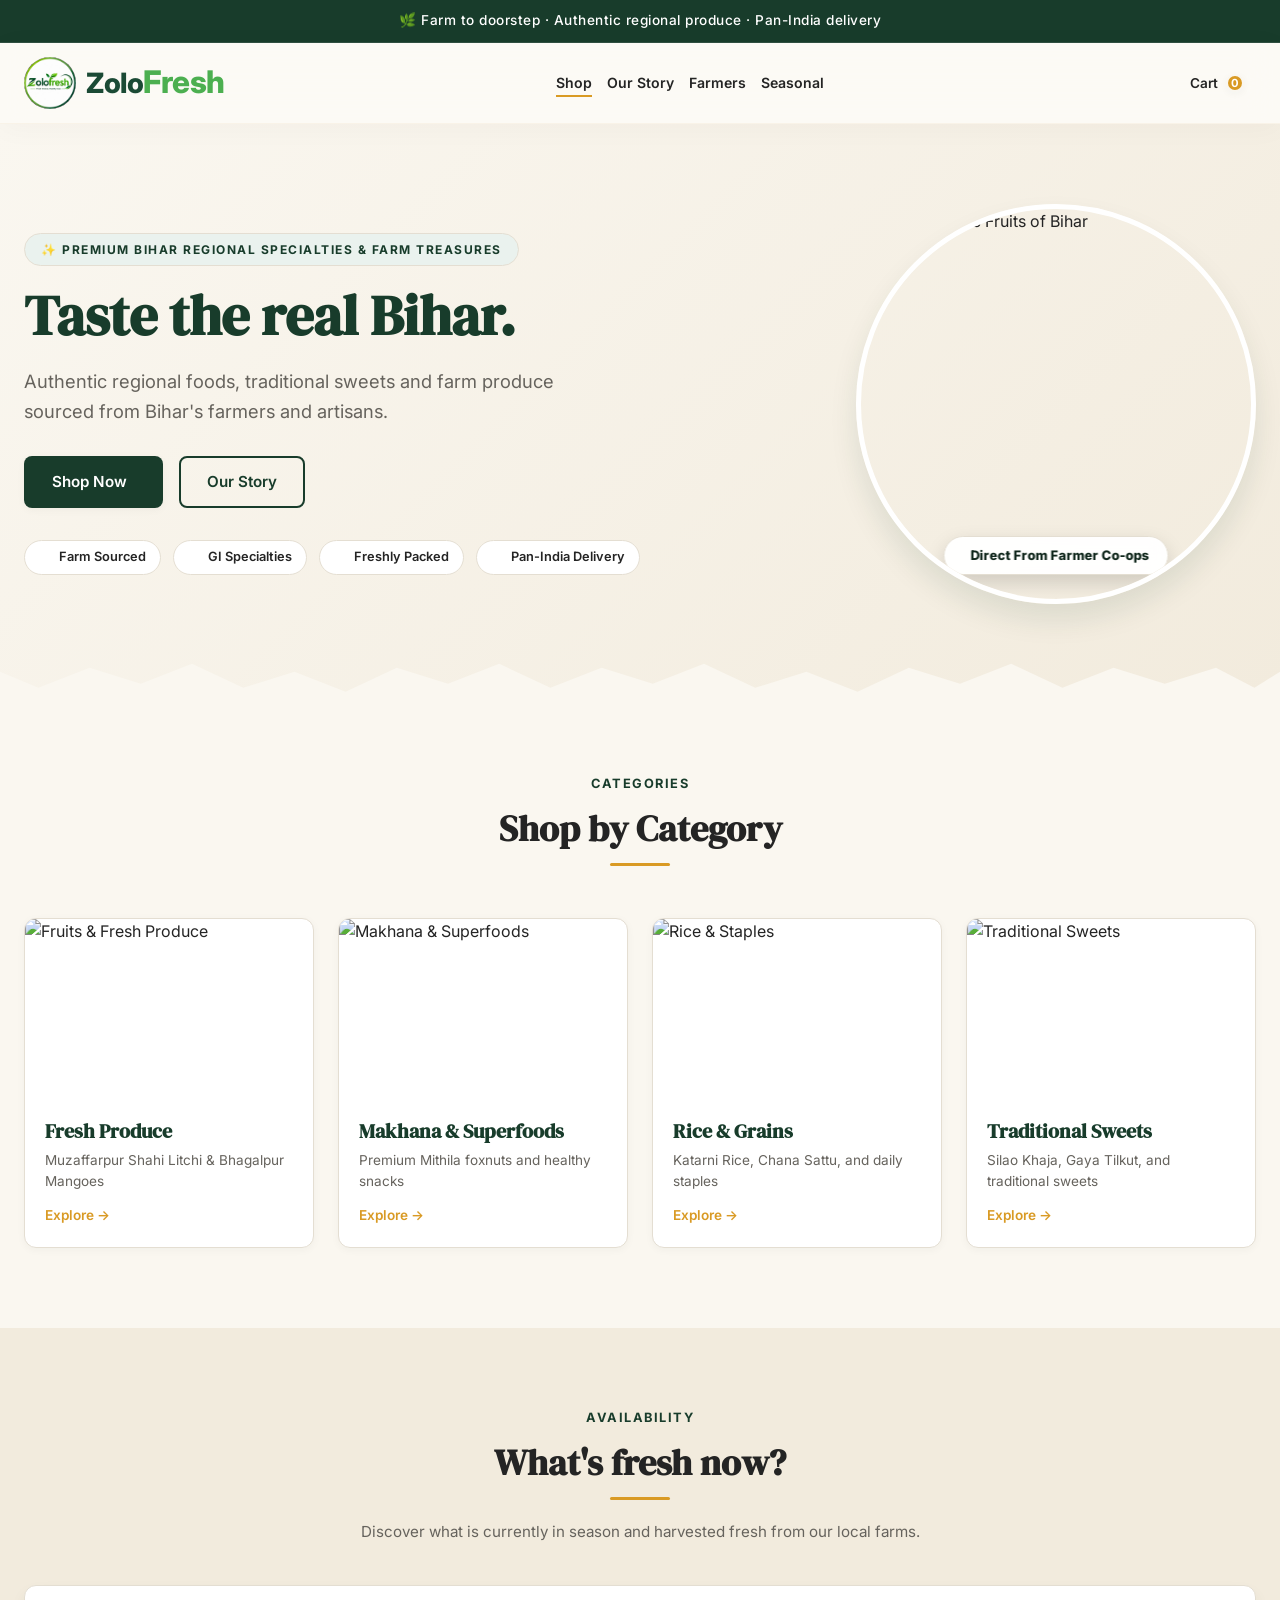
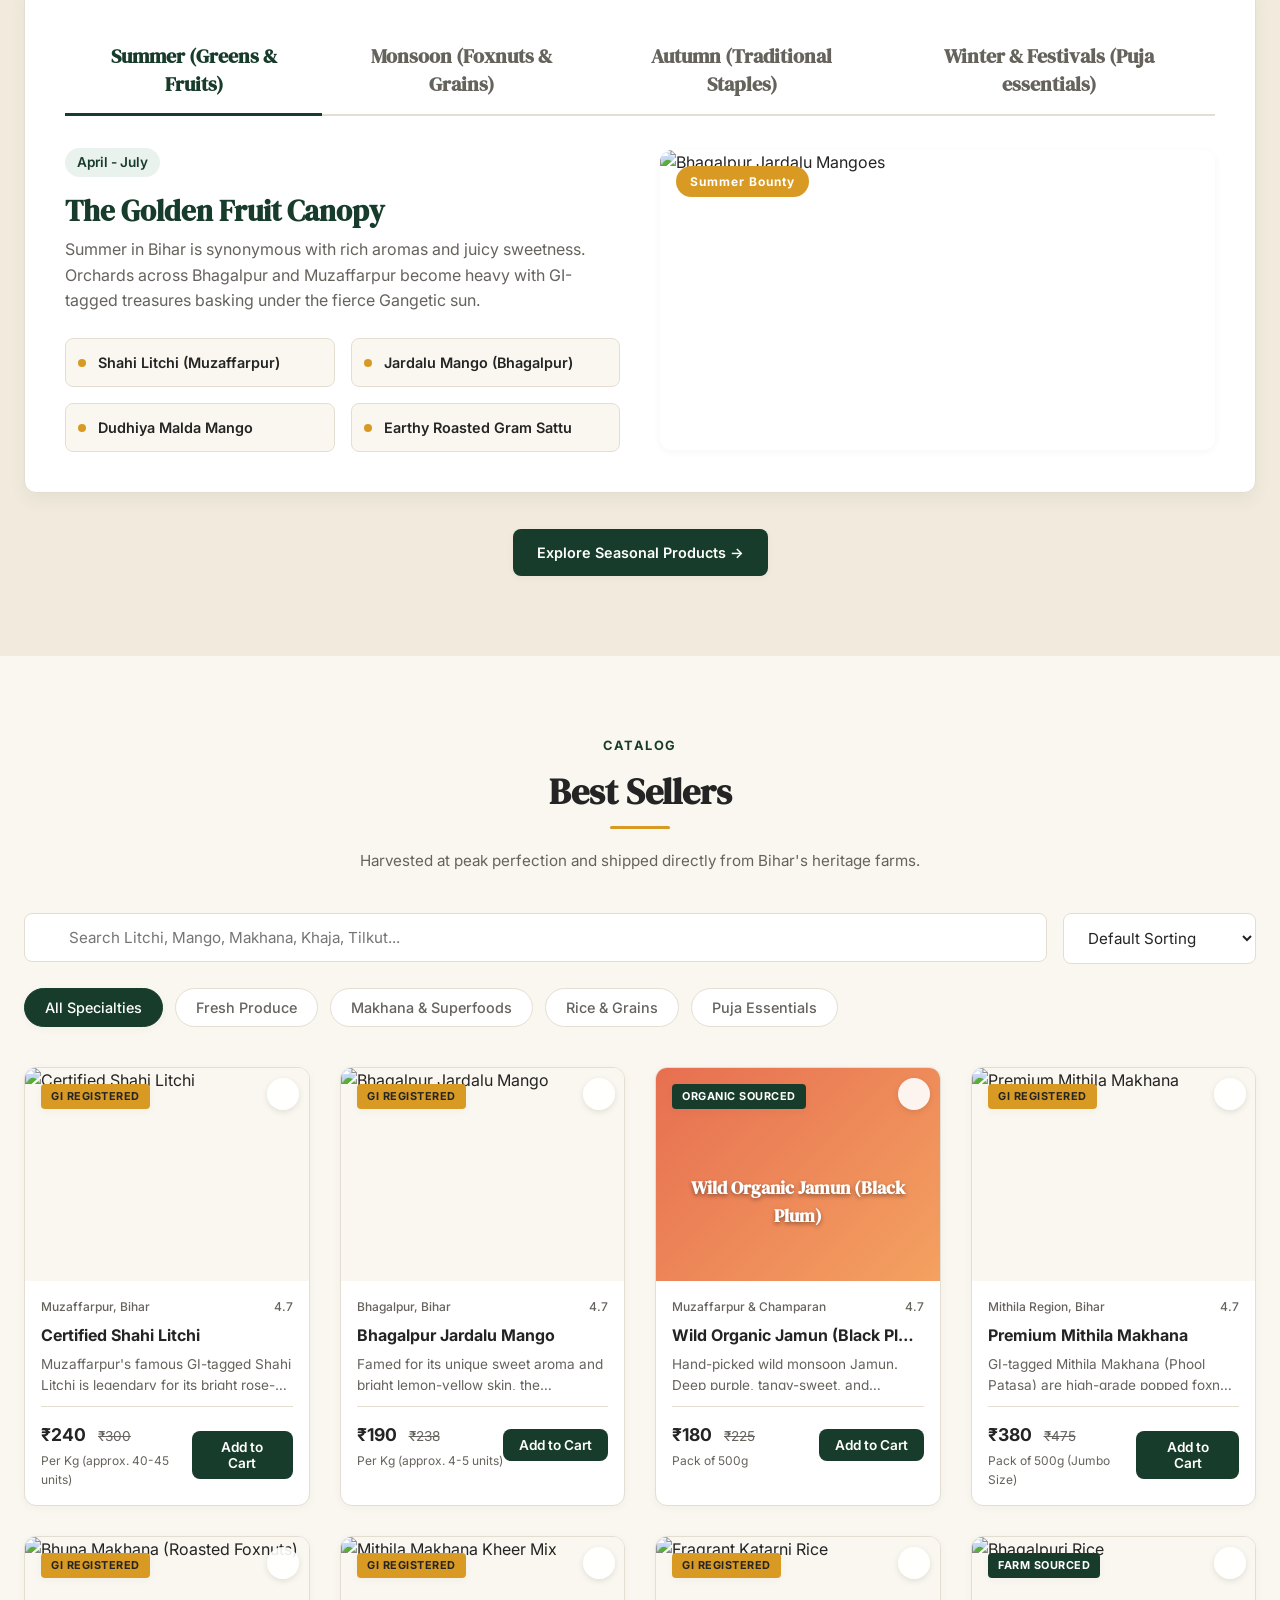
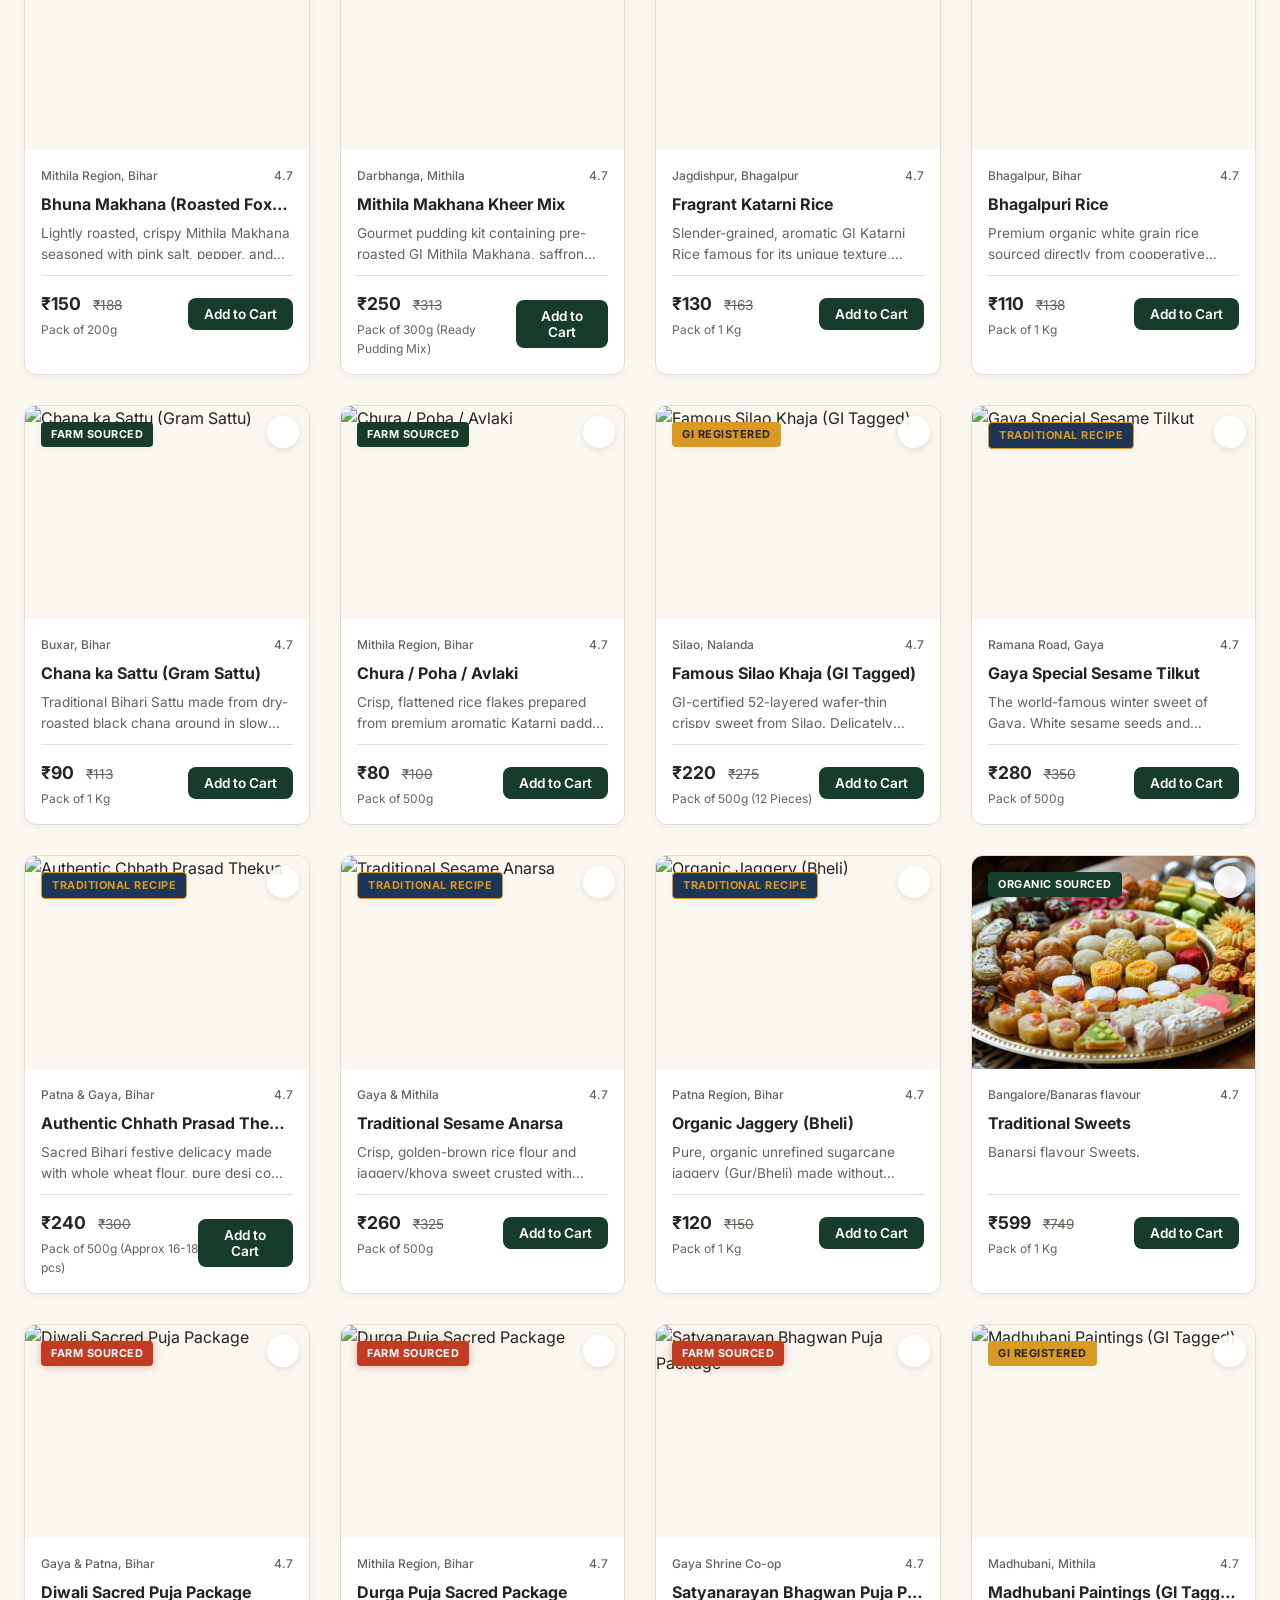
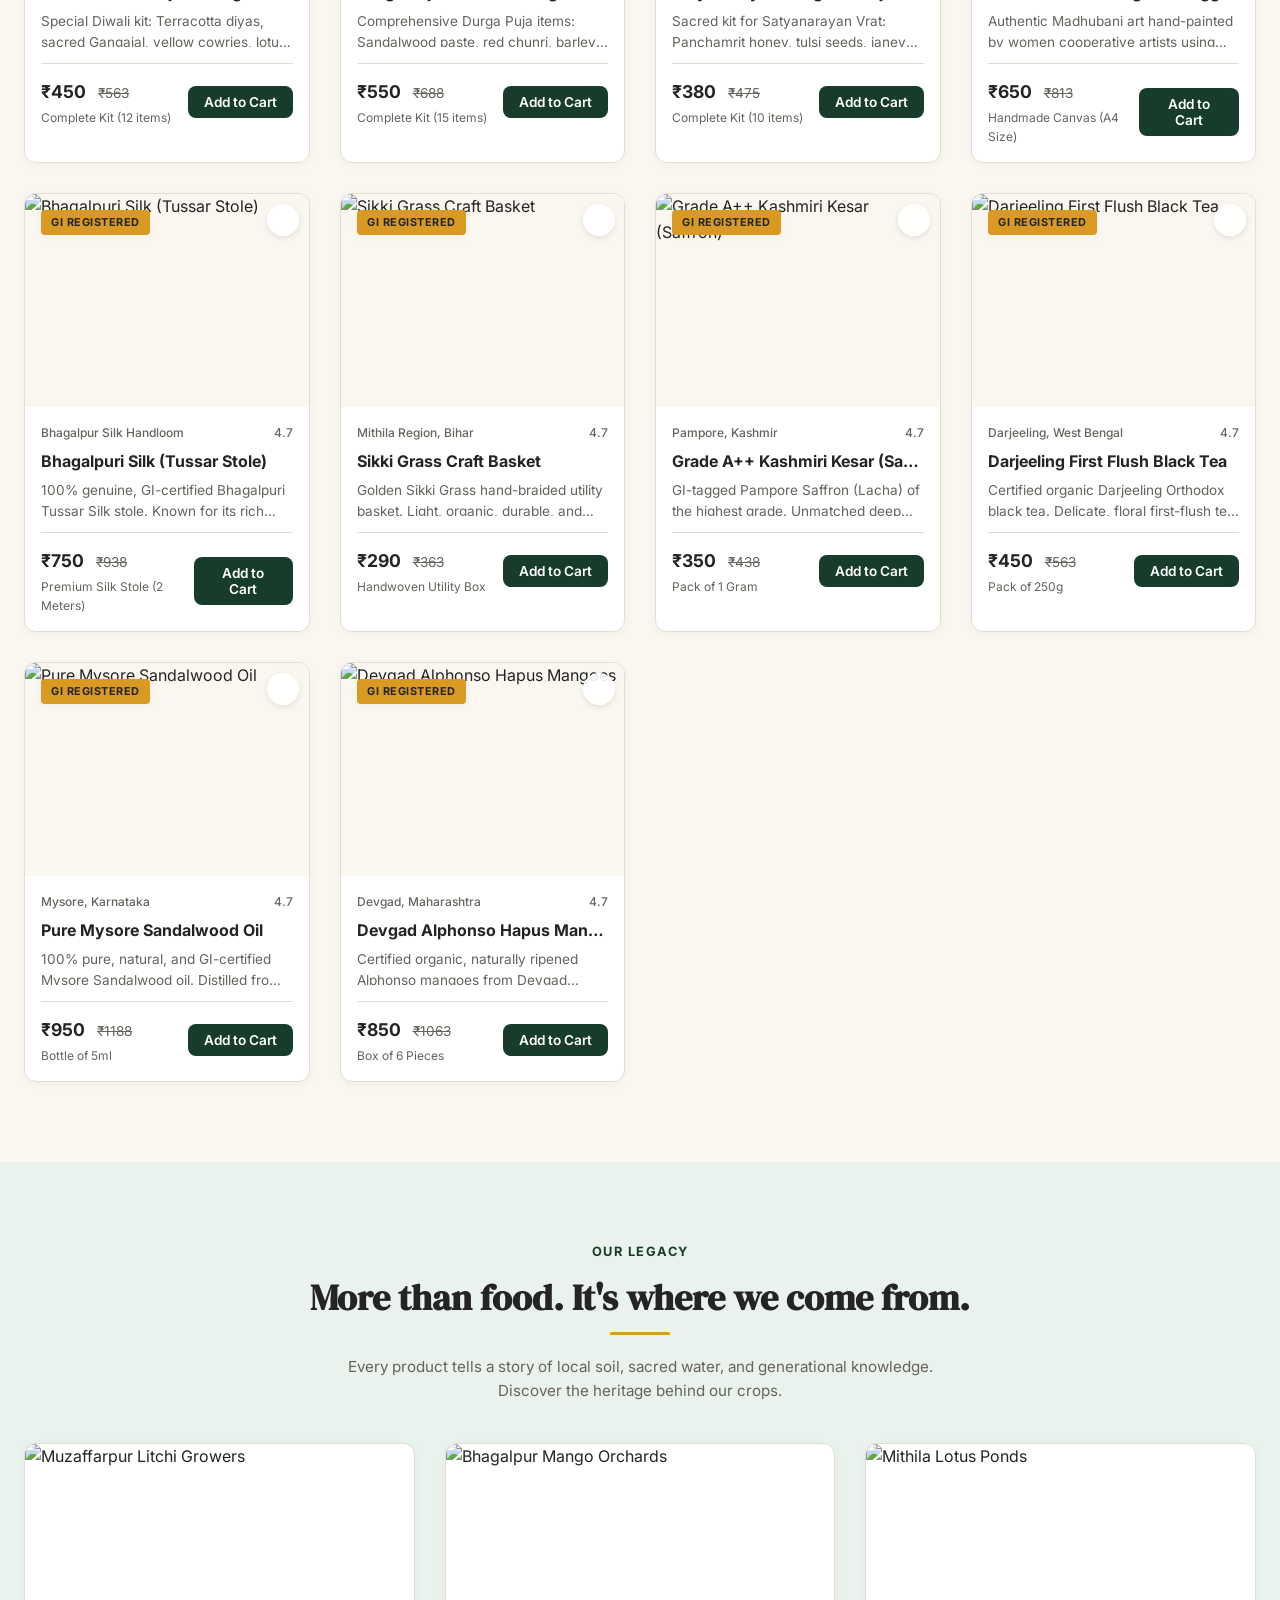
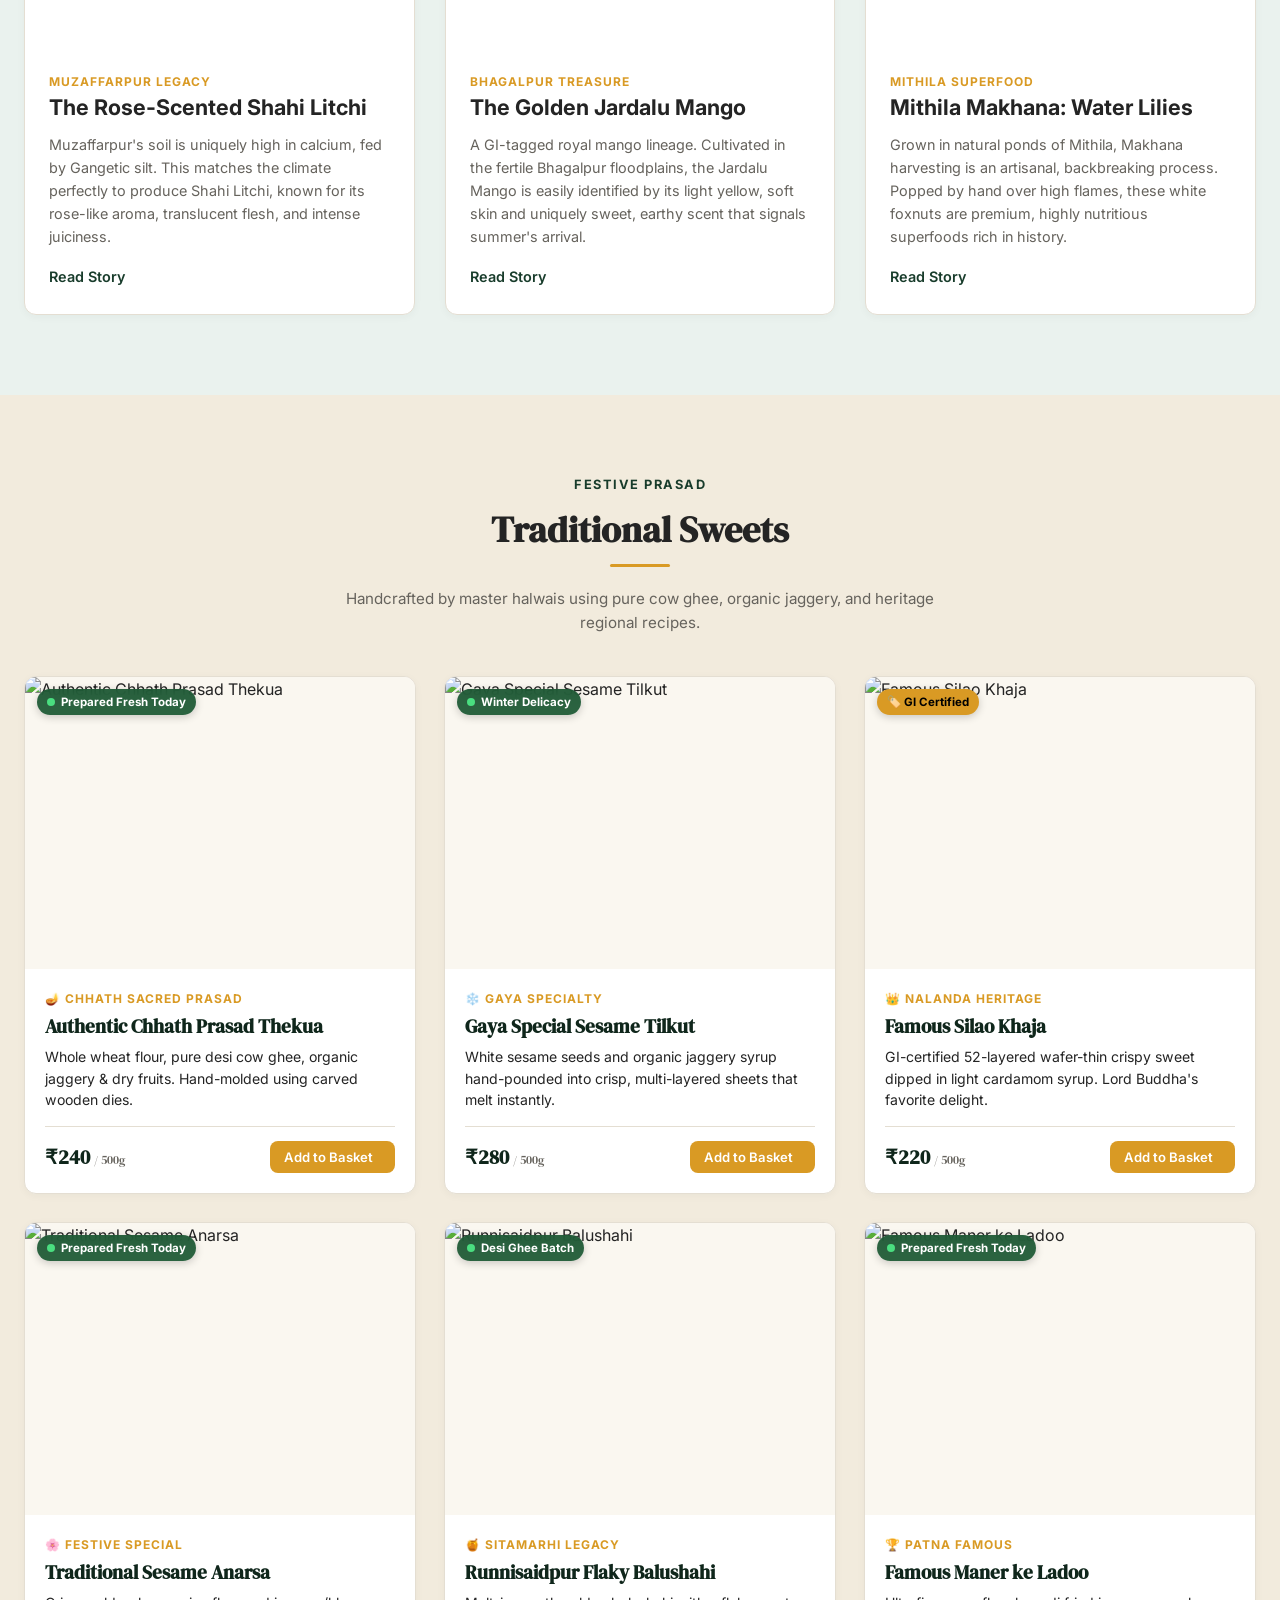
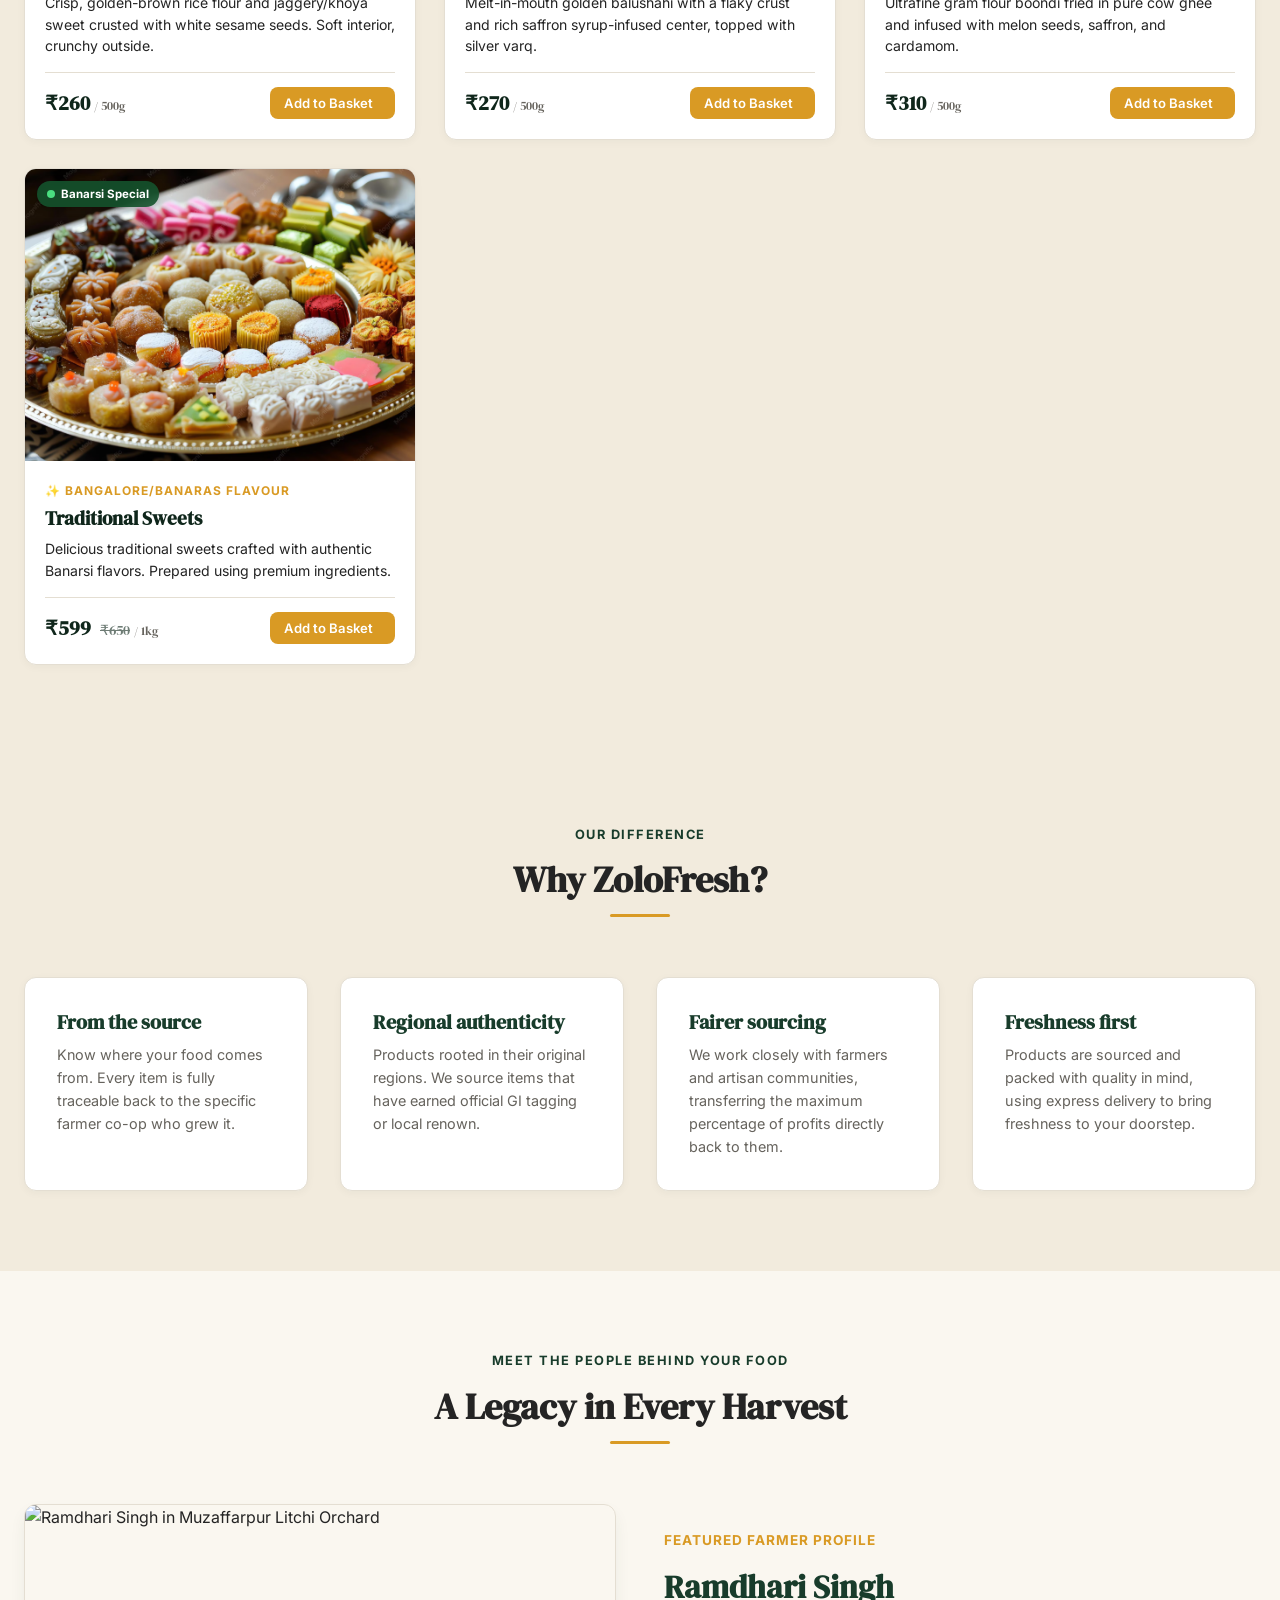
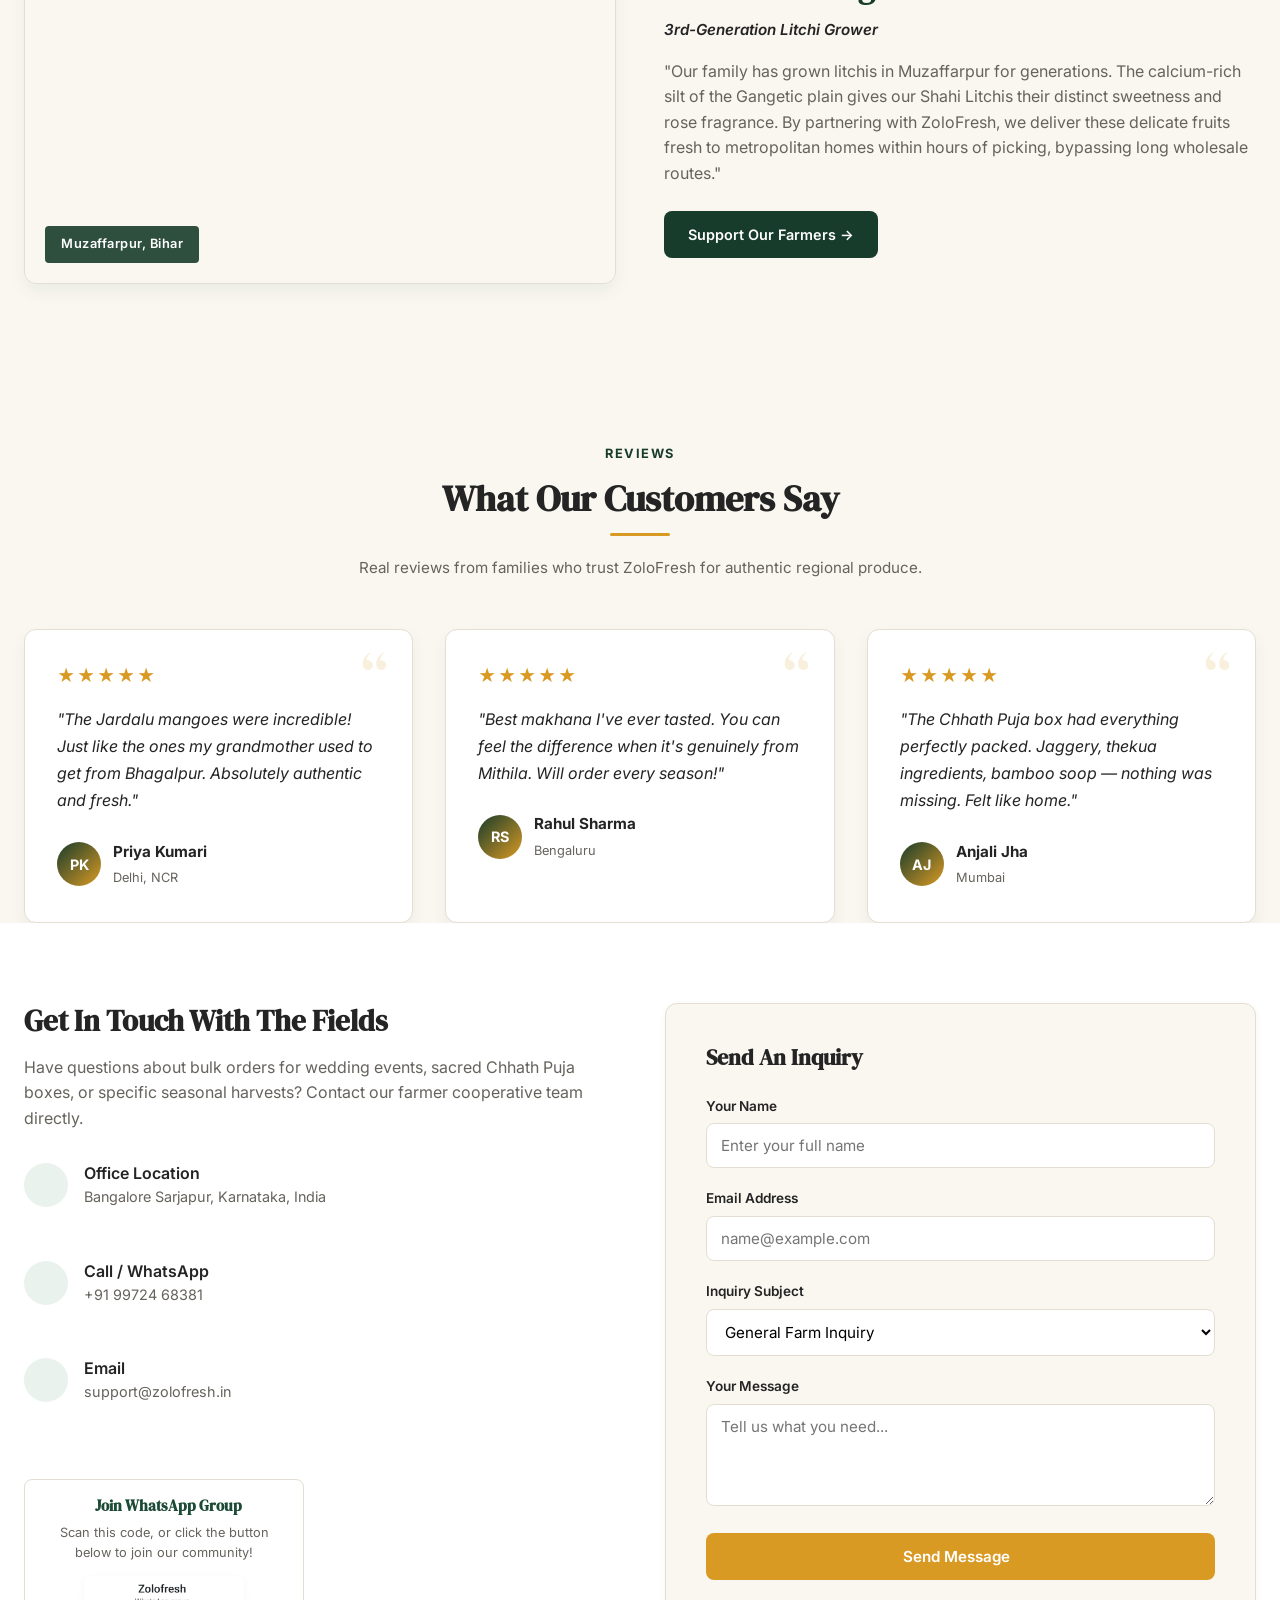
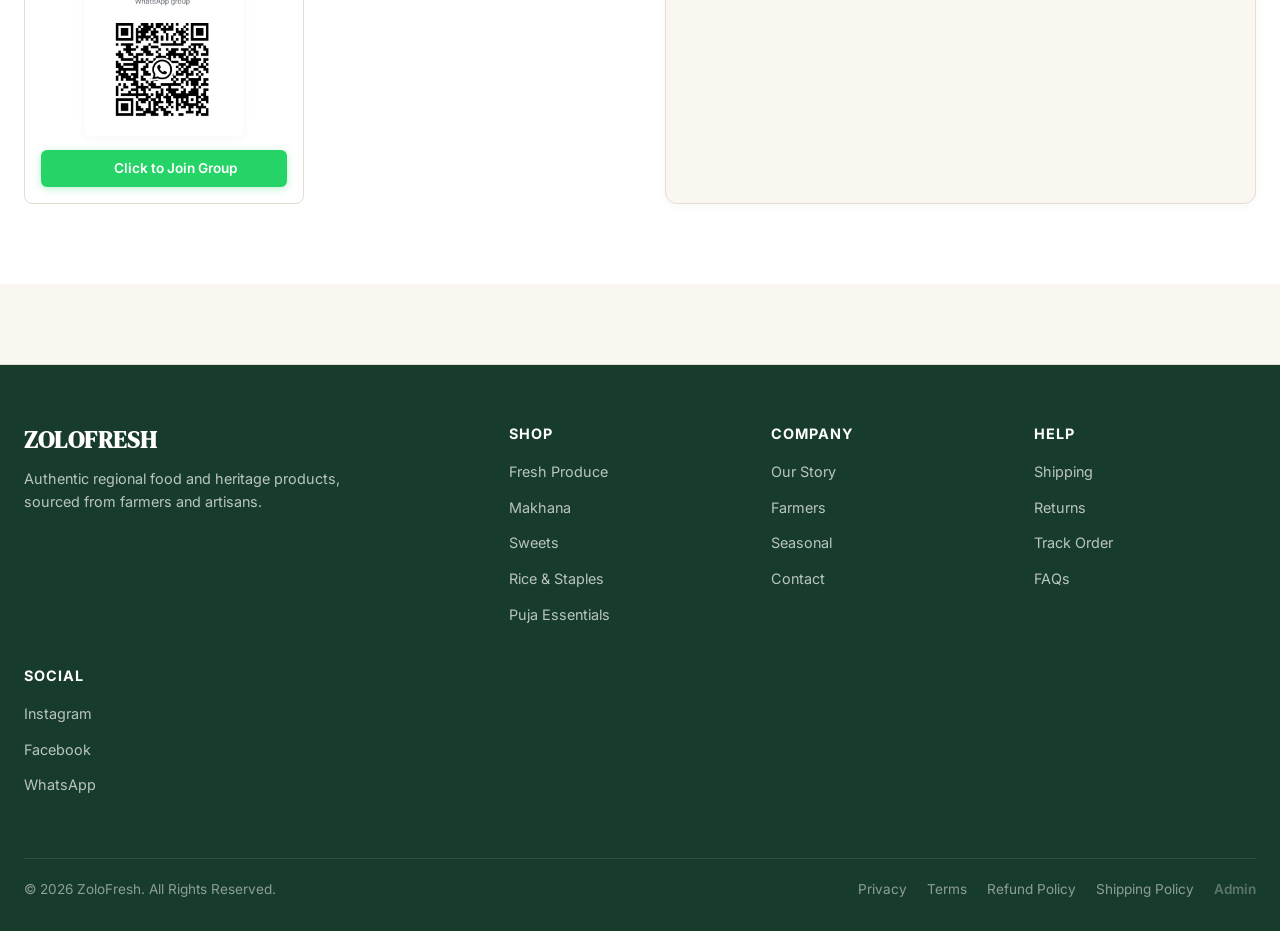
==== index.html @ 0a87e447 "feat: integrate database order placement with automatic email routing" ====
<!DOCTYPE html>
<html lang="en">
<head>
  <meta charset="UTF-8">
  <meta name="viewport" content="width=device-width, initial-scale=1.0, maximum-scale=5.0">
  <title>ZOLOFRESH — Premium Regional Treasures & Organic Specialties</title>
  <meta name="description" content="Authentic organic produce, Kashmiri Saffron, Darjeeling Tea, Mysore Sandalwood, and regional specialties delivered straight from heritage producers to your doorstep.">
  
  <!-- Speed & Performance Preconnects -->
  <link rel="preconnect" href="https://fonts.googleapis.com">
  <link rel="preconnect" href="https://fonts.gstatic.com" crossorigin>
  <link rel="preconnect" href="https://unpkg.com">
 
  <!-- Open Graph & Social Media Previews -->
  <meta property="og:title" content="ZOLOFRESH — Premium Regional Treasures & Specialties">
  <meta property="og:description" content="Certified Kashmiri Saffron, Darjeeling Tea, Mysore Sandalwood, and regional specialties.">
  <meta property="og:type" content="website">
  <meta property="og:image" content="assets/hero_bg.jpg">
  
  <!-- Twitter Card Data -->
  <meta name="twitter:card" content="summary_large_image">
  <meta name="twitter:title" content="ZOLOFRESH — Direct Farm & Cultural Portal">
  <meta name="twitter:description" content="Buy authentic Bihar produce, sweets, and festival specials directly from verified producers.">
  <meta name="twitter:image" content="assets/hero_bg.jpg">
 
  <!-- Stylesheet -->
  <link rel="stylesheet" href="style.css">
  
  <!-- Lucide Icons CDN -->
  <script src="https://unpkg.com/lucide@latest"></script>
 
  <!-- Schema.org JSON-LD Microdata for Search Engines -->
  <script type="application/ld+json">
  {
    "@context": "https://schema.org",
    "@type": "GroceryStore",
    "name": "ZOLOFRESH",
    "image": "assets/hero_bg.jpg",
    "description": "Authentic organic farm produce, seasonal fruits, sacred festival boxes, and traditional Bihari delicacies.",
    "priceRange": "₹80 - ₹750",
    "address": {
      "@type": "PostalAddress",
      "addressRegion": "Bihar",
      "addressCountry": "IN"
    },
    "makesOffer": [
      { "@type": "Offer", "itemOffered": { "@type": "Product", "name": "Muzaffarpur Shahi Litchi" } },
      { "@type": "Offer", "itemOffered": { "@type": "Product", "name": "Bhagalpur Jardalu Mango" } },
      { "@type": "Offer", "itemOffered": { "@type": "Product", "name": "Mithila Jumbo Makhana" } },
      { "@type": "Offer", "itemOffered": { "@type": "Product", "name": "Silao Khaja GI Sweet" } }
    ]
  }
  </script>
</head>
<body>

  <!-- --- Emerald Top Announcement Bar --- -->
  <div class="top-header-bar" style="background-color: var(--color-primary); color: var(--color-white); font-size: 0.85rem; padding: 10px 0; font-weight: 500; text-align: center;">
    <div class="container" style="display: flex; justify-content: center; align-items: center; letter-spacing: 0.5px;">
      <span>🌿 Farm to doorstep &middot; Authentic regional produce &middot; Pan-India delivery</span>
    </div>
  </div>

  <!-- --- Header / Navigation --- -->
  <header id="header">
    <div class="container nav-container">
      <a href="#" class="logo">
        <img src="assets/logo.png" alt="ZoloFresh Logo" class="logo-img" />
        <span class="header-logo-text">Zolo<span>Fresh</span></span>
      </a>
      
      <ul class="nav-links">
        <li><a href="#shop" class="active" id="nav-shop">Shop</a></li>
        <li><a href="#heritage" id="nav-heritage">Our Story</a></li>
        <li><a href="#artisans" id="nav-artisans">Farmers</a></li>
        <li><a href="#seasonal-calendar" id="nav-calendar">Seasonal</a></li>
      </ul>

      <div class="nav-actions">
        <button class="nav-btn search-trigger" id="search-trigger-btn" aria-label="Search Catalog">
          <i data-lucide="search"></i>
        </button>
        <button class="nav-btn cart-icon-btn" id="cart-drawer-btn" aria-label="Open Shopping Cart" style="width: auto; padding: 0 12px; border-radius: 20px; display: inline-flex; align-items: center; gap: 6px;">
          <i data-lucide="shopping-bag"></i>
          <span style="font-size: 0.85rem; font-weight: 600;">Cart</span>
          <span class="cart-badge" id="cart-counter" style="position: static; transform: none; width: 18px; height: 18px; font-size: 0.7rem; margin-left: 2px;">0</span>
        </button>
        <button class="nav-btn mobile-menu-toggle" id="menu-toggle-btn" aria-label="Open Navigation Menu">
          <i data-lucide="menu"></i>
        </button>
      </div>
    </div>
  </header>

  <main>
    <!-- --- Warm Sunshine Hero Showcase --- -->
    <section class="sunshine-hero" id="home">
      <div class="container sunshine-hero-container">
        <div class="sunshine-hero-text">
          <span class="hero-sub-tag">✨ Premium Bihar Regional Specialties & Farm Treasures</span>
          <h2 class="editorial-headline">Taste the real Bihar.</h2>
          <p class="sunshine-hero-desc">Authentic regional foods, traditional sweets and farm produce sourced from Bihar's farmers and artisans.</p>
          <div class="hero-action-group">
            <a href="#shop" class="btn btn-amber-pill">Shop Now <i data-lucide="arrow-right"></i></a>
            <a href="#heritage" class="btn btn-amber-outline">Our Story</a>
          </div>
          <div class="sunshine-trust-row">
            <span class="trust-pill"><i data-lucide="shield-check" style="width:14px; height:14px; color:var(--color-primary);"></i> Farm Sourced</span>
            <span class="trust-pill"><i data-lucide="award" style="width:14px; height:14px; color:var(--color-primary);"></i> GI Specialties</span>
            <span class="trust-pill"><i data-lucide="package" style="width:14px; height:14px; color:var(--color-primary);"></i> Freshly Packed</span>
            <span class="trust-pill"><i data-lucide="truck" style="width:14px; height:14px; color:var(--color-primary);"></i> Pan-India Delivery</span>
          </div>
        </div>
        <div class="sunshine-hero-visual">
          <div class="fruit-bowl-image-wrapper">
            <img src="assets/hero_fruit_bowl.jpg" alt="Fresh Organic Fruits of Bihar" class="hero-fruit-bowl-img">
            <div class="floating-organic-badge">
              <i data-lucide="leaf"></i> Direct From Farmer Co-ops
            </div>
          </div>
        </div>
      </div>
      
      <!-- Torn Paper Bottom Edge Divider -->
      <div class="torn-paper-divider"></div>
    </section>

    <!-- --- Shop by Category Section --- -->
    <section class="category-cards-section section-padding" id="categories" style="background: var(--color-bg);">
      <div class="container">
        <div class="section-header center-header" style="text-align: center; margin-bottom: 40px;">
          <span class="sub-tagline" style="color: var(--color-primary); font-weight: 700; text-transform: uppercase; letter-spacing: 1.5px; font-size: 0.8rem;">Categories</span>
          <h2 style="font-family: var(--font-serif); font-size: 2.25rem; color: var(--color-text-dark); margin-top: 8px;">Shop by Category</h2>
        </div>
        
        <div class="category-cards-grid" style="display: grid; grid-template-columns: repeat(auto-fit, minmax(260px, 1fr)); gap: 24px;">
          <!-- Category 1: Fruits & Fresh Produce -->
          <div class="category-card" onclick="handleCategoryFilterSelect('fruits-fresh-produce')" style="cursor: pointer; background: var(--color-bg-card); border: 1px solid var(--color-border); border-radius: var(--border-radius-md); overflow: hidden; display: flex; flex-direction: column; transition: var(--transition-normal); box-shadow: var(--shadow-sm);">
            <div class="category-card-image" style="height: 180px; overflow: hidden; position: relative;">
              <img src="assets/shahi_litchi.jpg" alt="Fruits & Fresh Produce" style="width: 100%; height: 100%; object-fit: cover; transition: var(--transition-normal);" />
            </div>
            <div class="category-card-content" style="padding: 20px; flex-grow: 1; display: flex; flex-direction: column; gap: 6px;">
              <h3 style="margin: 0; font-family: var(--font-serif); font-size: 1.25rem; color: var(--color-primary); font-weight: 700;">Fresh Produce</h3>
              <p style="margin: 0; font-size: 0.85rem; color: var(--color-text-muted); flex-grow: 1; line-height: 1.5;">Muzaffarpur Shahi Litchi & Bhagalpur Mangoes</p>
              <span style="font-size: 0.85rem; font-weight: 600; color: var(--color-accent); margin-top: 8px; display: inline-flex; align-items: center; gap: 4px;">Explore →</span>
            </div>
          </div>
          
          <!-- Category 2: Mithila Makhana & Superfoods -->
          <div class="category-card" onclick="handleCategoryFilterSelect('superfoods-snacks')" style="cursor: pointer; background: var(--color-bg-card); border: 1px solid var(--color-border); border-radius: var(--border-radius-md); overflow: hidden; display: flex; flex-direction: column; transition: var(--transition-normal); box-shadow: var(--shadow-sm);">
            <div class="category-card-image" style="height: 180px; overflow: hidden; position: relative;">
              <img src="assets/mithila_makhana.jpg" alt="Makhana & Superfoods" style="width: 100%; height: 100%; object-fit: cover; transition: var(--transition-normal);" />
            </div>
            <div class="category-card-content" style="padding: 20px; flex-grow: 1; display: flex; flex-direction: column; gap: 6px;">
              <h3 style="margin: 0; font-family: var(--font-serif); font-size: 1.25rem; color: var(--color-primary); font-weight: 700;">Makhana & Superfoods</h3>
              <p style="margin: 0; font-size: 0.85rem; color: var(--color-text-muted); flex-grow: 1; line-height: 1.5;">Premium Mithila foxnuts and healthy snacks</p>
              <span style="font-size: 0.85rem; font-weight: 600; color: var(--color-accent); margin-top: 8px; display: inline-flex; align-items: center; gap: 4px;">Explore →</span>
            </div>
          </div>
          
          <!-- Category 3: Rice & Grains -->
          <div class="category-card" onclick="handleCategoryFilterSelect('staples-grains')" style="cursor: pointer; background: var(--color-bg-card); border: 1px solid var(--color-border); border-radius: var(--border-radius-md); overflow: hidden; display: flex; flex-direction: column; transition: var(--transition-normal); box-shadow: var(--shadow-sm);">
            <div class="category-card-image" style="height: 180px; overflow: hidden; position: relative;">
              <img src="assets/katarni_rice.jpg" alt="Rice & Staples" style="width: 100%; height: 100%; object-fit: cover; transition: var(--transition-normal);" />
            </div>
            <div class="category-card-content" style="padding: 20px; flex-grow: 1; display: flex; flex-direction: column; gap: 6px;">
              <h3 style="margin: 0; font-family: var(--font-serif); font-size: 1.25rem; color: var(--color-primary); font-weight: 700;">Rice & Grains</h3>
              <p style="margin: 0; font-size: 0.85rem; color: var(--color-text-muted); flex-grow: 1; line-height: 1.5;">Katarni Rice, Chana Sattu, and daily staples</p>
              <span style="font-size: 0.85rem; font-weight: 600; color: var(--color-accent); margin-top: 8px; display: inline-flex; align-items: center; gap: 4px;">Explore →</span>
            </div>
          </div>
          
          <!-- Category 4: Traditional Sweets -->
          <div class="category-card" onclick="handleCategoryFilterSelect('superfoods-snacks')" style="cursor: pointer; background: var(--color-bg-card); border: 1px solid var(--color-border); border-radius: var(--border-radius-md); overflow: hidden; display: flex; flex-direction: column; transition: var(--transition-normal); box-shadow: var(--shadow-sm);">
            <div class="category-card-image" style="height: 180px; overflow: hidden; position: relative;">
              <img src="assets/silao_khaja.jpg" alt="Traditional Sweets" style="width: 100%; height: 100%; object-fit: cover; transition: var(--transition-normal);" />
            </div>
            <div class="category-card-content" style="padding: 20px; flex-grow: 1; display: flex; flex-direction: column; gap: 6px;">
              <h3 style="margin: 0; font-family: var(--font-serif); font-size: 1.25rem; color: var(--color-primary); font-weight: 700;">Traditional Sweets</h3>
              <p style="margin: 0; font-size: 0.85rem; color: var(--color-text-muted); flex-grow: 1; line-height: 1.5;">Silao Khaja, Gaya Tilkut, and traditional sweets</p>
              <span style="font-size: 0.85rem; font-weight: 600; color: var(--color-accent); margin-top: 8px; display: inline-flex; align-items: center; gap: 4px;">Explore →</span>
            </div>
          </div>
        </div>
      </div>
    </section>



    <!-- --- Seasonal Calendar / Cycles Section --- -->
    <section class="calendar-section section-padding reveal-on-scroll" id="seasonal-calendar" style="background: var(--color-bg-alt);">
      <div class="container">
        <div class="section-header" style="text-align: center; margin-bottom: 40px;">
          <span class="sub-tagline" style="color: var(--color-primary); font-weight: 700; text-transform: uppercase; letter-spacing: 1.5px; font-size: 0.8rem;">Availability</span>
          <h2 style="font-family: var(--font-serif); font-size: 2.25rem; color: var(--color-text-dark); margin-top: 8px;">What's fresh now?</h2>
          <p style="font-size: 0.95rem; color: var(--color-text-muted); max-width: 600px; margin: 8px auto 0 auto; line-height: 1.6;">Discover what is currently in season and harvested fresh from our local farms.</p>
        </div>

        <div class="seasonal-calendar-widget">
          <ul class="season-tabs">
            <li><button class="season-tab-btn active" data-season="summer">Summer (Greens & Fruits)</button></li>
            <li><button class="season-tab-btn" data-season="monsoon">Monsoon (Foxnuts & Grains)</button></li>
            <li><button class="season-tab-btn" data-season="autumn">Autumn (Traditional Staples)</button></li>
            <li><button class="season-tab-btn" data-season="winter">Winter & Festivals (Puja essentials)</button></li>
          </ul>

          <!-- Summer -->
          <div class="season-content-pane active" id="season-summer">
            <div class="season-info">
              <span class="season-months">April - July</span>
              <h3>The Golden Fruit Canopy</h3>
              <p>Summer in Bihar is synonymous with rich aromas and juicy sweetness. Orchards across Bhagalpur and Muzaffarpur become heavy with GI-tagged treasures basking under the fierce Gangetic sun.</p>
              <div class="season-items-list">
                <div class="season-item-mini">
                  <div class="season-item-dot"></div>
                  <span class="season-item-title">Shahi Litchi (Muzaffarpur)</span>
                </div>
                <div class="season-item-mini">
                  <div class="season-item-dot"></div>
                  <span class="season-item-title">Jardalu Mango (Bhagalpur)</span>
                </div>
                <div class="season-item-mini">
                  <div class="season-item-dot"></div>
                  <span class="season-item-title">Dudhiya Malda Mango</span>
                </div>
                <div class="season-item-mini">
                  <div class="season-item-dot"></div>
                  <span class="season-item-title">Earthy Roasted Gram Sattu</span>
                </div>
              </div>
            </div>
            <div class="season-image-wrapper">
              <span class="season-badge">Summer Bounty</span>
              <img src="assets/jardalu_mango.jpg" alt="Bhagalpur Jardalu Mangoes">
            </div>
          </div>

          <!-- Monsoon -->
          <div class="season-content-pane" id="season-monsoon">
            <div class="season-info">
              <span class="season-months">August - September</span>
              <h3>The Aquatic Marvels</h3>
              <p>As rainwaters fill Mithila's deep ponds, local farmers begin the painstaking process of harvesting Makhana (foxnuts) from lotus lilies. It's a season of mineral-rich aquatic yields.</p>
              <div class="season-items-list">
                <div class="season-item-mini">
                  <div class="season-item-dot"></div>
                  <span class="season-item-title">Mithila Makhana (Phool Patasa)</span>
                </div>
                <div class="season-item-mini">
                  <div class="season-item-dot"></div>
                  <span class="season-item-title">Organic Jamun (Black Plum)</span>
                </div>
                <div class="season-item-mini">
                  <div class="season-item-dot"></div>
                  <span class="season-item-title">Raw Foxnut Seeds</span>
                </div>
                <div class="season-item-mini">
                  <div class="season-item-dot"></div>
                  <span class="season-item-title">Bhadai Rice Crops</span>
                </div>
              </div>
            </div>
            <div class="season-image-wrapper">
              <span class="season-badge">Monsoon Harvest</span>
              <img src="assets/mithila_makhana.jpg" alt="Mithila Makhana Harvesting">
            </div>
          </div>

          <!-- Autumn -->
          <div class="season-content-pane" id="season-autumn">
            <div class="season-info">
              <span class="season-months">October - November</span>
              <h3>Aromatic Earth & Grains</h3>
              <p>The wind turns cool and carry the sweet fragrance of ripening Katarni paddy fields in Bhagalpur. This is the time of harvesting traditional, fragrant grains and preparing staples.</p>
              <div class="season-items-list">
                <div class="season-item-mini">
                  <div class="season-item-dot"></div>
                  <span class="season-item-title">Aromatic Katarni Rice</span>
                </div>
                <div class="season-item-mini">
                  <div class="season-item-dot"></div>
                  <span class="season-item-title">Organic Sugarcane Bheli</span>
                </div>
                <div class="season-item-mini">
                  <div class="season-item-dot"></div>
                  <span class="season-item-title">Golden Lentils (Daal)</span>
                </div>
                <div class="season-item-mini">
                  <div class="season-item-dot"></div>
                  <span class="season-item-title">Traditional Sattu Grains</span>
                </div>
              </div>
            </div>
            <div class="season-image-wrapper">
              <span class="season-badge">Autumn Fragrance</span>
              <img src="assets/katarni_rice.jpg" alt="Aromatic Katarni Rice Grains">
            </div>
          </div>

          <!-- Winter -->
          <div class="season-content-pane" id="season-winter">
            <div class="season-info">
              <span class="season-months">December - March</span>
              <h3>Festivals & Sacred Offerings</h3>
              <p>As winter settles, Bihar welcomes Chhath Puja, Makar Sankranti, and cultural festivals. The soil brings forth sweet sugarcane, winter pulses, and ingredients for traditional holy offerings.</p>
              <div class="season-items-list">
                <div class="season-item-mini">
                  <div class="season-item-dot"></div>
                  <span class="season-item-title">Organic Chhath Puja Jaggery</span>
                </div>
                <div class="season-item-mini">
                  <div class="season-item-dot"></div>
                  <span class="season-item-title">Gaya's Famous Tilkut</span>
                </div>
                <div class="season-item-mini">
                  <div class="season-item-dot"></div>
                  <span class="season-item-title">Traditional Bamboo Puja Soop</span>
                </div>
                <div class="season-item-mini">
                  <div class="season-item-dot"></div>
                  <span class="season-item-title">Sacred Ganga Jal Box</span>
                </div>
              </div>
            </div>
            <div class="season-image-wrapper">
              <span class="season-badge">Winter Devotion</span>
              <div class="puja-image-fallback">
                <svg width="64" height="64" viewBox="0 0 24 24" fill="none" stroke="#D4AF37" stroke-width="2" stroke-linecap="round" stroke-linejoin="round">
                  <path d="M12 2A10 10 0 0 0 2 12c0 4.42 2.87 8.17 6.84 9.5.5.08.66-.23.66-.5v-1.69c-2.77.6-3.36-1.34-3.36-1.34-.46-1.16-1.11-1.47-1.11-1.47-.9-.62.07-.6.07-.6 1 .07 1.53 1.03 1.53 1.03.9 1.52 2.34 1.08 2.91.83.1-.65.35-1.09.63-1.34-2.22-.25-4.55-1.11-4.55-4.94 0-1.1.38-1.99 1.02-2.69-.1-.25-.45-1.29.1-2.65 0 0 .84-.27 2.75 1.02.79-.22 1.65-.33 2.5-.33.85 0 1.71.11 2.5.33 1.91-1.29 2.75-1.02 2.75-1.02.55 1.36.2 2.4.1 2.65.64.7 1.02 1.59 1.02 2.69 0 3.84-2.34 4.69-4.57 4.94.36.31.69.92.69 1.85V21c0 .27.16.59.67.5C19.14 20.16 22 16.42 22 12A10 10 0 0 0 12 2z"/>
                </svg>
                <span>Holy Puja Box Setup</span>
              </div>
            </div>
          </div>
        </div>
        
        <div style="text-align: center; margin-top: 36px;">
          <a href="#shop" class="btn" style="background: var(--color-primary); color: white; border-radius: var(--border-radius-sm); border: none; padding: 12px 24px; font-size: 0.9rem; font-weight: 600; text-decoration: none; display: inline-flex; align-items: center; gap: 8px; box-shadow: var(--shadow-sm);">
            Explore Seasonal Products →
          </a>
        </div>
      </div>
    </section>

    <!-- --- Shopping Grid Section --- -->
    <section class="shop-section section-padding reveal-on-scroll" id="shop" style="background: var(--color-bg);">
      <div class="container">
        <div class="section-header" style="text-align: center; margin-bottom: 40px;">
          <span class="sub-tagline" style="color: var(--color-primary); font-weight: 700; text-transform: uppercase; letter-spacing: 1.5px; font-size: 0.8rem;">Catalog</span>
          <h2 style="font-family: var(--font-serif); font-size: 2.25rem; color: var(--color-text-dark); margin-top: 8px;">Best Sellers</h2>
          <p style="font-size: 0.95rem; color: var(--color-text-muted); max-width: 600px; margin: 8px auto 0 auto; line-height: 1.6;">Harvested at peak perfection and shipped directly from Bihar's heritage farms.</p>
        </div>

        <div class="catalog-controls">
          <div class="catalog-search-filter">
            <div class="search-box-wrapper">
              <i class="search-icon" data-lucide="search"></i>
              <input type="text" class="search-input" id="catalog-search" placeholder="Search Litchi, Mango, Makhana, Khaja, Tilkut...">
            </div>
            <select class="sort-select" id="catalog-sort" aria-label="Sort products">
              <option value="default">Default Sorting</option>
              <option value="price-low">Price: Low to High</option>
              <option value="price-high">Price: High to Low</option>
              <option value="popular">Most Popular</option>
            </select>
          </div>

          <div class="category-tabs">
            <button class="category-btn active" data-category="all">All Specialties</button>
            <button class="category-btn" data-category="fruits-fresh-produce">Fresh Produce</button>
            <button class="category-btn" data-category="superfoods-snacks">Makhana & Superfoods</button>
            <button class="category-btn" data-category="staples-grains">Rice & Grains</button>
            <button class="category-btn" data-category="puja-essentials-kits">Puja Essentials</button>
          </div>
        </div>

        <!-- Product Cards Grid -->
        <div class="product-grid" id="product-grid">
          <!-- Dynamic products injected here by app.js -->
        </div>
      </div>
    </section>

    <!-- --- Our Heritage Section --- -->
    <section class="heritage-section section-padding reveal-on-scroll" id="heritage">
      <div class="container">
        <div class="section-header" style="text-align: center; margin-bottom: 40px;">
          <span class="sub-tagline" style="color: var(--color-primary); font-weight: 700; text-transform: uppercase; letter-spacing: 1.5px; font-size: 0.8rem;">Our Legacy</span>
          <h2 style="font-family: var(--font-serif); font-size: 2.25rem; color: var(--color-text-dark); margin-top: 8px;">More than food. It's where we come from.</h2>
          <p style="font-size: 0.95rem; color: var(--color-text-muted); max-width: 600px; margin: 8px auto 0 auto; line-height: 1.6;">Every product tells a story of local soil, sacred water, and generational knowledge. Discover the heritage behind our crops.</p>
        </div>

        <div class="heritage-grid">
          <!-- Story 1: Shahi Litchi -->
          <div class="heritage-card">
            <div class="heritage-card-image">
              <img src="assets/shahi_litchi.jpg" alt="Muzaffarpur Litchi Growers">
            </div>
            <div class="heritage-card-content">
              <span class="heritage-card-tag">Muzaffarpur Legacy</span>
              <h3>The Rose-Scented Shahi Litchi</h3>
              <p>Muzaffarpur's soil is uniquely high in calcium, fed by Gangetic silt. This matches the climate perfectly to produce Shahi Litchi, known for its rose-like aroma, translucent flesh, and intense juiciness.</p>
              <button class="btn-learn-more" data-story="litchi">
                Read Story <i data-lucide="arrow-right" style="width: 16px; height: 16px;"></i>
              </button>
            </div>
          </div>

          <!-- Story 2: Jardalu Mango -->
          <div class="heritage-card">
            <div class="heritage-card-image">
              <img src="assets/jardalu_mango.jpg" alt="Bhagalpur Mango Orchards">
            </div>
            <div class="heritage-card-content">
              <span class="heritage-card-tag">Bhagalpur Treasure</span>
              <h3>The Golden Jardalu Mango</h3>
              <p>A GI-tagged royal mango lineage. Cultivated in the fertile Bhagalpur floodplains, the Jardalu Mango is easily identified by its light yellow, soft skin and uniquely sweet, earthy scent that signals summer's arrival.</p>
              <button class="btn-learn-more" data-story="mango">
                Read Story <i data-lucide="arrow-right" style="width: 16px; height: 16px;"></i>
              </button>
            </div>
          </div>

          <!-- Story 3: Makhana -->
          <div class="heritage-card">
            <div class="heritage-card-image">
              <img src="assets/mithila_makhana.jpg" alt="Mithila Lotus Ponds">
            </div>
            <div class="heritage-card-content">
              <span class="heritage-card-tag">Mithila Superfood</span>
              <h3>Mithila Makhana: Water Lilies</h3>
              <p>Grown in natural ponds of Mithila, Makhana harvesting is an artisanal, backbreaking process. Popped by hand over high flames, these white foxnuts are premium, highly nutritious superfoods rich in history.</p>
              <button class="btn-learn-more" data-story="makhana">
                Read Story <i data-lucide="arrow-right" style="width: 16px; height: 16px;"></i>
              </button>
            </div>
          </div>
        </div>
      </div>
    </section>

    <!-- --- Bihar's Sweet Treasures Section --- -->
    <section class="sweets-section section-padding reveal-on-scroll" id="sweet-treasures" style="background: var(--color-bg-alt); padding: 80px 0;">
      <div class="container">
        <div class="section-header" style="text-align: center; margin-bottom: 40px;">
          <span class="sub-tagline" style="color: var(--color-primary); font-weight: 700; text-transform: uppercase; letter-spacing: 1.5px; font-size: 0.8rem;">Festive Prasad</span>
          <h2 style="font-family: var(--font-serif); font-size: 2.25rem; color: var(--color-text-dark); margin-top: 8px;">Traditional Sweets</h2>
          <p style="font-size: 0.95rem; color: var(--color-text-muted); max-width: 600px; margin: 8px auto 0 auto; line-height: 1.6;">Handcrafted by master halwais using pure cow ghee, organic jaggery, and heritage regional recipes.</p>
        </div>

        <!-- Sweet Highlight Feature Cards Grid -->
        <div class="sweets-highlight-grid">
          <!-- Sweet 1: Thekua -->
          <div class="sweet-highlight-card">
            <div class="sweet-card-image-wrap">
              <span class="sweet-badge-fresh"><span class="fresh-dot"></span> Prepared Fresh Today</span>
              <img src="assets/thekua.jpg" alt="Authentic Chhath Prasad Thekua">
            </div>
            <div class="sweet-card-body">
              <div class="sweet-card-meta">🪔 Chhath Sacred Prasad</div>
              <h3>Authentic Chhath Prasad Thekua</h3>
              <p class="sweet-card-desc">Whole wheat flour, pure desi cow ghee, organic jaggery & dry fruits. Hand-molded using carved wooden dies.</p>
              <div class="sweet-card-footer">
                <span class="sweet-price">₹240 <small>/ 500g</small></span>
                <button class="btn btn-primary btn-sm" onclick="addToCart('chhath-thekua')">Add to Basket <i data-lucide="plus"></i></button>
              </div>
            </div>
          </div>

          <!-- Sweet 2: Tilkut -->
          <div class="sweet-highlight-card">
            <div class="sweet-card-image-wrap">
              <span class="sweet-badge-fresh"><span class="fresh-dot"></span> Winter Delicacy</span>
              <img src="assets/gaya_tilkut.jpg" alt="Gaya Special Sesame Tilkut">
            </div>
            <div class="sweet-card-body">
              <div class="sweet-card-meta">❄️ Gaya Specialty</div>
              <h3>Gaya Special Sesame Tilkut</h3>
              <p class="sweet-card-desc">White sesame seeds and organic jaggery syrup hand-pounded into crisp, multi-layered sheets that melt instantly.</p>
              <div class="sweet-card-footer">
                <span class="sweet-price">₹280 <small>/ 500g</small></span>
                <button class="btn btn-primary btn-sm" onclick="addToCart('gaya-sesame-tilkut')">Add to Basket <i data-lucide="plus"></i></button>
              </div>
            </div>
          </div>

          <!-- Sweet 3: Khaja -->
          <div class="sweet-highlight-card">
            <div class="sweet-card-image-wrap">
              <span class="sweet-badge-fresh" style="background: var(--color-gold); color: #000;">🏷️ GI Certified</span>
              <img src="assets/silao_khaja.jpg" alt="Famous Silao Khaja">
            </div>
            <div class="sweet-card-body">
              <div class="sweet-card-meta">👑 Nalanda Heritage</div>
              <h3>Famous Silao Khaja</h3>
              <p class="sweet-card-desc">GI-certified 52-layered wafer-thin crispy sweet dipped in light cardamom syrup. Lord Buddha's favorite delight.</p>
              <div class="sweet-card-footer">
                <span class="sweet-price">₹220 <small>/ 500g</small></span>
                <button class="btn btn-primary btn-sm" onclick="addToCart('silao-khaja')">Add to Basket <i data-lucide="plus"></i></button>
              </div>
            </div>
          </div>

          <!-- Sweet 4: Anarsa -->
          <div class="sweet-highlight-card">
            <div class="sweet-card-image-wrap">
              <span class="sweet-badge-fresh"><span class="fresh-dot"></span> Prepared Fresh Today</span>
              <img src="assets/anarsa.jpg" alt="Traditional Sesame Anarsa">
            </div>
            <div class="sweet-card-body">
              <div class="sweet-card-meta">🌸 Festive Special</div>
              <h3>Traditional Sesame Anarsa</h3>
              <p class="sweet-card-desc">Crisp, golden-brown rice flour and jaggery/khoya sweet crusted with white sesame seeds. Soft interior, crunchy outside.</p>
              <div class="sweet-card-footer">
                <span class="sweet-price">₹260 <small>/ 500g</small></span>
                <button class="btn btn-primary btn-sm" onclick="addToCart('sesame-anarsa')">Add to Basket <i data-lucide="plus"></i></button>
              </div>
            </div>
          </div>

          <!-- Sweet 5: Balushahi -->
          <div class="sweet-highlight-card">
            <div class="sweet-card-image-wrap">
              <span class="sweet-badge-fresh"><span class="fresh-dot"></span> Desi Ghee Batch</span>
              <img src="assets/balushahi.jpg" alt="Runnisaidpur Balushahi">
            </div>
            <div class="sweet-card-body">
              <div class="sweet-card-meta">🍯 Sitamarhi Legacy</div>
              <h3>Runnisaidpur Flaky Balushahi</h3>
              <p class="sweet-card-desc">Melt-in-mouth golden balushahi with a flaky crust and rich saffron syrup-infused center, topped with silver varq.</p>
              <div class="sweet-card-footer">
                <span class="sweet-price">₹270 <small>/ 500g</small></span>
                <button class="btn btn-primary btn-sm" onclick="addToCart('flaky-balushahi')">Add to Basket <i data-lucide="plus"></i></button>
              </div>
            </div>
          </div>

          <!-- Sweet 6: Maner Ladoo -->
          <div class="sweet-highlight-card">
            <div class="sweet-card-image-wrap">
              <span class="sweet-badge-fresh"><span class="fresh-dot"></span> Prepared Fresh Today</span>
              <img src="assets/maner_ladoo.jpg" alt="Famous Maner ke Ladoo">
            </div>
            <div class="sweet-card-body">
              <div class="sweet-card-meta">🏆 Patna Famous</div>
              <h3>Famous Maner ke Ladoo</h3>
              <p class="sweet-card-desc">Ultrafine gram flour boondi fried in pure cow ghee and infused with melon seeds, saffron, and cardamom.</p>
              <div class="sweet-card-footer">
                <span class="sweet-price">₹310 <small>/ 500g</small></span>
                <button class="btn btn-primary btn-sm" onclick="addToCart('maner-ladoo')">Add to Basket <i data-lucide="plus"></i></button>
              </div>
            </div>
          </div>

          <!-- Sweet 7: Traditional Sweets -->
          <div class="sweet-highlight-card">
            <div class="sweet-card-image-wrap">
              <span class="sweet-badge-fresh"><span class="fresh-dot"></span> Banarsi Special</span>
              <img src="assets/Sweets.avif" alt="Traditional Sweets">
            </div>
            <div class="sweet-card-body">
              <div class="sweet-card-meta">✨ Bangalore/Banaras Flavour</div>
              <h3>Traditional Sweets</h3>
              <p class="sweet-card-desc">Delicious traditional sweets crafted with authentic Banarsi flavors. Prepared using premium ingredients.</p>
              <div class="sweet-card-footer">
                <span class="sweet-price">₹599 <span style="text-decoration: line-through; opacity: 0.6; font-size: 0.85rem; font-weight: normal; margin-left: 5px;">₹650</span> <small>/ 1kg</small></span>
                <button class="btn btn-primary btn-sm" onclick="addToCart('traditional-sweets')">Add to Basket <i data-lucide="plus"></i></button>
              </div>
            </div>
          </div>
        </div>
      </div>
    </section>

    <!-- --- Why ZoloFresh Section --- -->
    <section class="why-zolofresh-section section-padding" style="background: var(--color-bg-alt); padding: 80px 0;">
      <div class="container">
        <div class="section-header" style="text-align: center; margin-bottom: 48px;">
          <span class="sub-tagline" style="color: var(--color-primary); font-weight: 700; text-transform: uppercase; letter-spacing: 1.5px; font-size: 0.8rem;">Our Difference</span>
          <h2 style="font-family: var(--font-serif); font-size: 2.25rem; color: var(--color-text-dark); margin-top: 8px;">Why ZoloFresh?</h2>
        </div>
        <div style="display: grid; grid-template-columns: repeat(auto-fit, minmax(240px, 1fr)); gap: 32px;">
          <div style="background: var(--color-bg-card); padding: 32px; border-radius: var(--border-radius-md); border: 1px solid var(--color-border); box-shadow: var(--shadow-sm); display: flex; flex-direction: column; gap: 8px;">
            <h3 style="font-family: var(--font-serif); font-size: 1.25rem; color: var(--color-primary); margin: 0; font-weight: 700;">From the source</h3>
            <p style="font-size: 0.9rem; color: var(--color-text-muted); line-height: 1.6; margin: 0;">Know where your food comes from. Every item is fully traceable back to the specific farmer co-op who grew it.</p>
          </div>
          <div style="background: var(--color-bg-card); padding: 32px; border-radius: var(--border-radius-md); border: 1px solid var(--color-border); box-shadow: var(--shadow-sm); display: flex; flex-direction: column; gap: 8px;">
            <h3 style="font-family: var(--font-serif); font-size: 1.25rem; color: var(--color-primary); margin: 0; font-weight: 700;">Regional authenticity</h3>
            <p style="font-size: 0.9rem; color: var(--color-text-muted); line-height: 1.6; margin: 0;">Products rooted in their original regions. We source items that have earned official GI tagging or local renown.</p>
          </div>
          <div style="background: var(--color-bg-card); padding: 32px; border-radius: var(--border-radius-md); border: 1px solid var(--color-border); box-shadow: var(--shadow-sm); display: flex; flex-direction: column; gap: 8px;">
            <h3 style="font-family: var(--font-serif); font-size: 1.25rem; color: var(--color-primary); margin: 0; font-weight: 700;">Fairer sourcing</h3>
            <p style="font-size: 0.9rem; color: var(--color-text-muted); line-height: 1.6; margin: 0;">We work closely with farmers and artisan communities, transferring the maximum percentage of profits directly back to them.</p>
          </div>
          <div style="background: var(--color-bg-card); padding: 32px; border-radius: var(--border-radius-md); border: 1px solid var(--color-border); box-shadow: var(--shadow-sm); display: flex; flex-direction: column; gap: 8px;">
            <h3 style="font-family: var(--font-serif); font-size: 1.25rem; color: var(--color-primary); margin: 0; font-weight: 700;">Freshness first</h3>
            <p style="font-size: 0.9rem; color: var(--color-text-muted); line-height: 1.6; margin: 0;">Products are sourced and packed with quality in mind, using express delivery to bring freshness to your doorstep.</p>
          </div>
        </div>
      </div>
    </section>

    <!-- --- Farmer Story Section --- -->
    <section class="farmer-story-section section-padding" id="artisans" style="background: var(--color-bg); padding: 80px 0;">
      <div class="container">
        <div class="section-header" style="text-align: center; margin-bottom: 48px;">
          <span class="sub-tagline" style="color: var(--color-primary); font-weight: 700; text-transform: uppercase; letter-spacing: 1.5px; font-size: 0.8rem;">Meet the people behind your food</span>
          <h2 style="font-family: var(--font-serif); font-size: 2.25rem; color: var(--color-text-dark); margin-top: 8px;">A Legacy in Every Harvest</h2>
        </div>
        
        <div style="display: grid; grid-template-columns: repeat(auto-fit, minmax(320px, 1fr)); gap: 48px; align-items: center;">
          <div style="position: relative; border-radius: var(--border-radius-md); overflow: hidden; height: 380px; box-shadow: var(--shadow-md); border: 1px solid var(--color-border);">
            <img src="assets/shahi_litchi.jpg" alt="Ramdhari Singh in Muzaffarpur Litchi Orchard" style="width: 100%; height: 100%; object-fit: cover;" />
            <div style="position: absolute; bottom: 20px; left: 20px; background: rgba(24, 60, 43, 0.9); color: white; padding: 8px 16px; border-radius: 4px; font-size: 0.8rem; font-weight: 600; letter-spacing: 0.5px;">
              Muzaffarpur, Bihar
            </div>
          </div>
          <div style="display: flex; flex-direction: column; gap: 16px;">
            <span style="font-weight: 700; text-transform: uppercase; color: var(--color-accent); font-size: 0.85rem; letter-spacing: 1px;">Featured Farmer Profile</span>
            <h3 style="font-family: var(--font-serif); font-size: 2rem; color: var(--color-primary); margin: 0; line-height: 1.2;">Ramdhari Singh</h3>
            <div style="font-size: 0.95rem; font-weight: 600; color: var(--color-text-dark); font-style: italic; margin-top: -4px;">3rd-Generation Litchi Grower</div>
            <p style="font-size: 1rem; color: var(--color-text-muted); line-height: 1.6; margin: 0;">
              "Our family has grown litchis in Muzaffarpur for generations. The calcium-rich silt of the Gangetic plain gives our Shahi Litchis their distinct sweetness and rose fragrance. By partnering with ZoloFresh, we deliver these delicate fruits fresh to metropolitan homes within hours of picking, bypassing long wholesale routes."
            </p>
            <div style="margin-top: 8px;">
              <a href="#shop" class="btn" style="background: var(--color-primary); color: white; border-radius: var(--border-radius-sm); border: none; padding: 12px 24px; font-size: 0.9rem; font-weight: 600; text-decoration: none; display: inline-flex; align-items: center; gap: 8px;">
                Support Our Farmers →
              </a>
            </div>
          </div>
        </div>
      </div>
    </section>

    <!-- --- Customer Testimonials Section --- -->
    <section class="testimonials-section section-padding reveal-on-scroll" id="testimonials" style="background: var(--color-bg); padding: 80px 0;">
      <div class="container">
        <div class="section-header" style="text-align: center; margin-bottom: 48px;">
          <span class="sub-tagline" style="color: var(--color-primary); font-weight: 700; text-transform: uppercase; letter-spacing: 1.5px; font-size: 0.8rem;">Reviews</span>
          <h2 style="font-family: var(--font-serif); font-size: 2.25rem; color: var(--color-text-dark); margin-top: 8px;">What Our Customers Say</h2>
          <p style="font-size: 0.95rem; color: var(--color-text-muted); max-width: 600px; margin: 8px auto 0 auto; line-height: 1.6;">Real reviews from families who trust ZoloFresh for authentic regional produce.</p>
        </div>
        <div class="testimonials-grid">
          <div class="testimonial-card">
            <div class="testimonial-stars">★★★★★</div>
            <p class="testimonial-text">"The Jardalu mangoes were incredible! Just like the ones my grandmother used to get from Bhagalpur. Absolutely authentic and fresh."</p>
            <div class="testimonial-author">
              <div class="testimonial-avatar">PK</div>
              <div><strong>Priya Kumari</strong><br><span>Delhi, NCR</span></div>
            </div>
          </div>
          <div class="testimonial-card">
            <div class="testimonial-stars">★★★★★</div>
            <p class="testimonial-text">"Best makhana I've ever tasted. You can feel the difference when it's genuinely from Mithila. Will order every season!"</p>
            <div class="testimonial-author">
              <div class="testimonial-avatar">RS</div>
              <div><strong>Rahul Sharma</strong><br><span>Bengaluru</span></div>
            </div>
          </div>
          <div class="testimonial-card">
            <div class="testimonial-stars">★★★★★</div>
            <p class="testimonial-text">"The Chhath Puja box had everything perfectly packed. Jaggery, thekua ingredients, bamboo soop — nothing was missing. Felt like home."</p>
            <div class="testimonial-author">
              <div class="testimonial-avatar">AJ</div>
              <div><strong>Anjali Jha</strong><br><span>Mumbai</span></div>
            </div>
          </div>
        </div>
      </div>


    <!-- --- Contact Form Section --- -->
    <section class="contact-section section-padding reveal-on-scroll" id="contact">
      <div class="container">
        <div class="contact-grid">
          <div class="contact-info">
            <h3>Get In Touch With The Fields</h3>
            <p>Have questions about bulk orders for wedding events, sacred Chhath Puja boxes, or specific seasonal harvests? Contact our farmer cooperative team directly.</p>
            
            <div class="contact-details">
              <div class="contact-detail-item">
                <div class="contact-detail-icon"><i data-lucide="map-pin"></i></div>
                <div class="contact-detail-text">
                  <h4>Office Location</h4>
                  <p>Bangalore Sarjapur, Karnataka, India</p>
                </div>
              </div>
              <div class="contact-detail-item">
                <div class="contact-detail-icon"><i data-lucide="phone"></i></div>
                <div class="contact-detail-text">
                  <h4>Call / WhatsApp</h4>
                  <p>+91 99724 68381</p>
                </div>
              </div>
              <div class="contact-detail-item">
                <div class="contact-detail-icon"><i data-lucide="mail"></i></div>
                <div class="contact-detail-text">
                  <h4>Email</h4>
                  <p>support@zolofresh.in</p>
                </div>
              </div>
              
              <!-- WhatsApp QR Code Card -->
              <div class="contact-detail-item qr-code-item" style="margin-top: 24px; display: flex; flex-direction: column; gap: 8px; background: rgba(255, 255, 255, 0.6); padding: 16px; border-radius: 8px; border: 1px solid var(--color-border); max-width: 280px; align-items: center; text-align: center;">
                <h5 style="margin: 0; color: #1b4a35; font-size: 0.95rem; font-weight: 700; display: flex; align-items: center; gap: 8px; width: 100%; justify-content: center;">
                  <i data-lucide="qr-code"></i> Join WhatsApp Group
                </h5>
                <p style="margin: 0; font-size: 0.8rem; color: var(--color-text-muted);">Scan this code, or click the button below to join our community!</p>
                <img src="assets/whatsapp_qr.png" alt="WhatsApp QR Code" class="whatsapp-qr-img" style="width: 160px; height: 160px; object-fit: cover; border-radius: 6px; box-shadow: var(--shadow-sm); cursor: zoom-in; margin-top: 4px;" onclick="openQRModal()" />
                <a href="https://chat.whatsapp.com/Fejuxi9NWkh9TsfhWcay1x" target="_blank" class="btn" style="background-color: #25D366; color: white; width: 100%; padding: 8px 12px; font-size: 0.85rem; font-weight: 600; border-radius: 6px; text-decoration: none; margin-top: 6px; display: inline-flex; align-items: center; justify-content: center; gap: 6px; box-shadow: 0 2px 8px rgba(37, 211, 102, 0.3);">
                  <i data-lucide="message-square" style="width: 16px; height: 16px;"></i> Click to Join Group
                </a>
              </div>
            </div>
          </div>

          <div class="contact-form-wrapper">
            <form class="contact-form" id="contact-form">
              <h3>Send An Inquiry</h3>
              <div class="form-group">
                <label for="contact-name">Your Name</label>
                <input type="text" class="form-control" id="contact-name" placeholder="Enter your full name" required>
              </div>
              <div class="form-group">
                <label for="contact-email">Email Address</label>
                <input type="email" class="form-control" id="contact-email" placeholder="name@example.com" required>
              </div>
              <div class="form-group">
                <label for="contact-subject">Inquiry Subject</label>
                <select class="form-control" id="contact-subject">
                  <option>General Farm Inquiry</option>
                  <option>Bulk Mango/Litchi Ordering</option>
                  <option>Chhath Puja Box Deliveries</option>
                  <option>Become a Farm Partner</option>
                </select>
              </div>
              <div class="form-group">
                <label for="contact-message">Your Message</label>
                <textarea class="form-control" id="contact-message" rows="4" placeholder="Tell us what you need..." required></textarea>
              </div>
              <button type="submit" class="btn btn-primary" style="width: 100%;">Send Message <i data-lucide="send"></i></button>
            </form>
          </div>
        </div>
      </div>
    </section>
  </main>

  <!-- --- Footer --- -->
  <!-- --- Footer --- -->
  <footer style="background-color: var(--color-primary); color: var(--color-white); padding: 60px 0 30px 0; border-top: 1px solid var(--color-border);">
    <div class="container">
      <div class="footer-grid">
        <div class="footer-about">
          <h3 style="font-family: var(--font-serif); font-size: 1.5rem; color: var(--color-white); margin-bottom: 12px; letter-spacing: 0.5px;">ZOLOFRESH</h3>
          <p style="font-size: 0.9rem; color: rgba(255, 255, 255, 0.7); line-height: 1.6; margin-bottom: 20px;">Authentic regional food and heritage products, sourced from farmers and artisans.</p>
        </div>

        <div class="footer-links-col">
          <h4 style="font-family: var(--font-primary); font-size: 0.9rem; font-weight: 700; text-transform: uppercase; letter-spacing: 1px; color: var(--color-white); margin-bottom: 16px;">Shop</h4>
          <ul class="footer-links-list" style="list-style: none; padding: 0; margin: 0; display: flex; flex-direction: column; gap: 10px;">
            <li><a href="#shop" style="font-size: 0.9rem; color: rgba(255, 255, 255, 0.7); text-decoration: none; transition: var(--transition-fast);">Fresh Produce</a></li>
            <li><a href="#shop" style="font-size: 0.9rem; color: rgba(255, 255, 255, 0.7); text-decoration: none; transition: var(--transition-fast);">Makhana</a></li>
            <li><a href="#sweet-treasures" style="font-size: 0.9rem; color: rgba(255, 255, 255, 0.7); text-decoration: none; transition: var(--transition-fast);">Sweets</a></li>
            <li><a href="#shop" style="font-size: 0.9rem; color: rgba(255, 255, 255, 0.7); text-decoration: none; transition: var(--transition-fast);">Rice & Staples</a></li>
            <li><a href="#shop" style="font-size: 0.9rem; color: rgba(255, 255, 255, 0.7); text-decoration: none; transition: var(--transition-fast);">Puja Essentials</a></li>
          </ul>
        </div>

        <div class="footer-links-col">
          <h4 style="font-family: var(--font-primary); font-size: 0.9rem; font-weight: 700; text-transform: uppercase; letter-spacing: 1px; color: var(--color-white); margin-bottom: 16px;">Company</h4>
          <ul class="footer-links-list" style="list-style: none; padding: 0; margin: 0; display: flex; flex-direction: column; gap: 10px;">
            <li><a href="#heritage" style="font-size: 0.9rem; color: rgba(255, 255, 255, 0.7); text-decoration: none; transition: var(--transition-fast);">Our Story</a></li>
            <li><a href="#artisans" style="font-size: 0.9rem; color: rgba(255, 255, 255, 0.7); text-decoration: none; transition: var(--transition-fast);">Farmers</a></li>
            <li><a href="#seasonal-calendar" style="font-size: 0.9rem; color: rgba(255, 255, 255, 0.7); text-decoration: none; transition: var(--transition-fast);">Seasonal</a></li>
            <li><a href="#contact" style="font-size: 0.9rem; color: rgba(255, 255, 255, 0.7); text-decoration: none; transition: var(--transition-fast);">Contact</a></li>
          </ul>
        </div>

        <div class="footer-links-col">
          <h4 style="font-family: var(--font-primary); font-size: 0.9rem; font-weight: 700; text-transform: uppercase; letter-spacing: 1px; color: var(--color-white); margin-bottom: 16px;">Help</h4>
          <ul class="footer-links-list" style="list-style: none; padding: 0; margin: 0; display: flex; flex-direction: column; gap: 10px;">
            <li><a href="delivery.html" style="font-size: 0.9rem; color: rgba(255, 255, 255, 0.7); text-decoration: none; transition: var(--transition-fast);">Shipping</a></li>
            <li><a href="delivery.html" style="font-size: 0.9rem; color: rgba(255, 255, 255, 0.7); text-decoration: none; transition: var(--transition-fast);">Returns</a></li>
            <li><a href="javascript:void(0)" onclick="openTrackingModal()" style="font-size: 0.9rem; color: rgba(255, 255, 255, 0.7); text-decoration: none; transition: var(--transition-fast);">Track Order</a></li>
            <li><a href="delivery.html" style="font-size: 0.9rem; color: rgba(255, 255, 255, 0.7); text-decoration: none; transition: var(--transition-fast);">FAQs</a></li>
          </ul>
        </div>

        <div class="footer-links-col">
          <h4 style="font-family: var(--font-primary); font-size: 0.9rem; font-weight: 700; text-transform: uppercase; letter-spacing: 1px; color: var(--color-white); margin-bottom: 16px;">Social</h4>
          <ul class="footer-links-list" style="list-style: none; padding: 0; margin: 0; display: flex; flex-direction: column; gap: 10px;">
            <li><a href="https://www.instagram.com/smzolofreshinsta/" target="_blank" rel="noopener noreferrer" style="font-size: 0.9rem; color: rgba(255, 255, 255, 0.7); text-decoration: none; transition: var(--transition-fast);">Instagram</a></li>
            <li><a href="#" style="font-size: 0.9rem; color: rgba(255, 255, 255, 0.7); text-decoration: none; transition: var(--transition-fast);">Facebook</a></li>
            <li><a href="https://chat.whatsapp.com/Fejuxi9NWkh9TsfhWcay1x" target="_blank" style="font-size: 0.9rem; color: rgba(255, 255, 255, 0.7); text-decoration: none; transition: var(--transition-fast);">WhatsApp</a></li>
          </ul>
        </div>
      </div>

      <div class="footer-bottom" style="margin-top: 40px; padding-top: 20px; border-top: 1px solid rgba(255,255,255,0.1); display: flex; flex-wrap: wrap; justify-content: space-between; gap: 20px;">
        <p style="font-size: 0.85rem; color: rgba(255, 255, 255, 0.5); margin: 0;">&copy; 2026 ZoloFresh. All Rights Reserved.</p>
        <div class="footer-bottom-links" style="display: flex; gap: 20px;">
          <a href="delivery.html" style="font-size: 0.85rem; color: rgba(255, 255, 255, 0.5); text-decoration: none;">Privacy</a>
          <a href="delivery.html" style="font-size: 0.85rem; color: rgba(255, 255, 255, 0.5); text-decoration: none;">Terms</a>
          <a href="delivery.html" style="font-size: 0.85rem; color: rgba(255, 255, 255, 0.5); text-decoration: none;">Refund Policy</a>
          <a href="delivery.html" style="font-size: 0.85rem; color: rgba(255, 255, 255, 0.5); text-decoration: none;">Shipping Policy</a>
          <a href="admin.html" style="font-size: 0.85rem; color: rgba(255, 255, 255, 0.3); text-decoration: none; font-weight: 600;">Admin</a>
        </div>
      </div>
    </div>
  </footer>

  <!-- --- Floating Cart Widget --- -->
  <div class="floating-cart-widget" id="floating-cart" style="display: none;">
    <div class="floating-cart-preview" id="floating-cart-preview">
      <h4>Cart Items</h4>
      <ul class="floating-cart-list" id="floating-cart-list">
        <!-- Dynamically populated -->
      </ul>
      <div class="floating-cart-subtotal-row">
        <span>Subtotal</span>
        <strong id="floating-cart-total">₹0.00</strong>
      </div>
      <div class="floating-cart-footer">
        <button class="btn btn-secondary btn-sm" onclick="openCartDrawer()" style="width: 100%;">View & Checkout</button>
      </div>
    </div>
    <button class="floating-cart-btn" onclick="openCartDrawer()" aria-label="Open floating cart">
      <i data-lucide="shopping-cart"></i>
      <span class="floating-cart-counter" id="floating-cart-counter">0</span>
    </button>
  </div>

  <!-- --- Shopping Cart Drawer --- -->
  <div class="cart-overlay" id="cart-overlay">
    <div class="cart-drawer">
      <div class="cart-header">
        <h3><i data-lucide="shopping-bag" style="color: var(--color-primary);"></i> Shopping Cart</h3>
        <button class="btn-close-cart" id="close-cart-btn" aria-label="Close Cart">
          <i data-lucide="x"></i>
        </button>
      </div>

      <div class="cart-items-container" id="cart-items-wrapper">
        <!-- Rendered dynamically by app.js -->
        <div class="cart-empty-state" id="cart-empty-state">
          <i data-lucide="shopping-cart" style="width: 48px; height: 48px;"></i>
          <p>Your basket is currently empty.</p>
          <a href="#shop" class="btn btn-primary" style="margin-top: 16px;" onclick="document.getElementById('cart-overlay').classList.remove('open');">Browse Harvest</a>
        </div>
      </div>

      <div class="cart-summary">
        <div class="coupon-wrapper">
          <input type="text" class="coupon-input" id="coupon-code-input" placeholder="Promo code (e.g. BIHAR10)">
          <button class="btn-coupon-apply" id="apply-coupon-btn">Apply</button>
        </div>
        <div class="coupon-status" id="coupon-msg">Coupon applied successfully!</div>

        <div class="summary-row">
          <span>Subtotal</span>
          <span id="cart-subtotal">₹0.00</span>
        </div>
        <div class="summary-row" id="discount-row" style="display: none;">
          <span>Discount (Coupon)</span>
          <span class="discount-amount" id="cart-discount">-₹0.00</span>
        </div>
        <div class="summary-row">
          <span>Delivery Charge</span>
          <span id="cart-shipping">₹0.00</span>
        </div>
        <div class="summary-row total">
          <span>Grand Total</span>
          <span id="cart-grandtotal">₹0.00</span>
        </div>

        <button class="btn btn-primary btn-checkout" id="checkout-trigger-btn">Proceed to Checkout <i data-lucide="credit-card"></i></button>
      </div>
    </div>
  </div>

  <!-- --- Product Detail Modal --- -->
  <div class="modal-overlay" id="product-modal">
    <div class="modal-container">
      <button class="btn-close-modal" id="close-product-modal-btn" aria-label="Close details">
        <i data-lucide="x"></i>
      </button>
      <div class="product-modal-grid" id="product-modal-grid-content">
        <!-- Injected dynamically by app.js -->
      </div>
    </div>
  </div>

  <!-- --- Heritage Story Modal --- -->
  <div class="modal-overlay" id="story-modal">
    <div class="modal-container">
      <button class="btn-close-modal" id="close-story-modal-btn" aria-label="Close story">
        <i data-lucide="x"></i>
      </button>
      <div class="story-modal-content" id="story-modal-inner-content">
        <!-- Injected dynamically by app.js -->
      </div>
    </div>
  </div>

  <!-- --- Checkout Wizard Modal --- -->
  <div class="modal-overlay" id="checkout-modal">
    <div class="modal-container checkout-modal">
      <button class="btn-close-modal" id="close-checkout-modal-btn" aria-label="Close checkout">
        <i data-lucide="x"></i>
      </button>
      <div class="checkout-content">
        <h3>Secure Checkout</h3>
        
        <div class="checkout-steps">
          <div class="step-indicator active" data-step="1">1</div>
          <div class="step-indicator" data-step="2">2</div>
          <div class="step-indicator" data-step="3">3</div>
        </div>

        <form id="checkout-form" onsubmit="event.preventDefault();">
          <!-- Step 1: Shipping Details -->
          <div class="checkout-pane active" id="checkout-step-1">
            <div class="form-group">
              <label for="shipping-name">Full Name</label>
              <input type="text" class="form-control" id="shipping-name" placeholder="John Doe" required>
            </div>
            <div class="form-row">
              <div class="form-group">
                <label for="shipping-phone">Phone Number</label>
                <input type="tel" class="form-control" id="shipping-phone" placeholder="9876543210" required>
              </div>
              <div class="form-group">
                <label for="shipping-email">Email Address</label>
                <input type="email" class="form-control" id="shipping-email" placeholder="customer@example.com" required>
              </div>
            </div>
            <div class="form-row">
              <div class="form-group">
                <label for="shipping-pincode">Pincode</label>
                <input type="text" class="form-control" id="shipping-pincode" placeholder="800001" required>
              </div>
              <div class="form-group">
                <label for="shipping-city">City / Town</label>
                <input type="text" class="form-control" id="shipping-city" placeholder="Patna" required>
              </div>
            </div>
            <div class="form-group">
              <label for="shipping-address">Delivery Address</label>
              <textarea class="form-control" id="shipping-address" rows="2" placeholder="Apartment, Street address, Village, City, Bihar" required></textarea>
            </div>

            <!-- Delivery Logistics Tier Selector -->
            <div class="form-group" style="margin-top: 16px;">
              <label><i data-lucide="truck" style="width: 16px; height: 16px; vertical-align: text-top; color: var(--color-primary);"></i> Select Regional Logistics & Delivery Speed</label>
              <div class="delivery-options-grid">
                <div class="delivery-tier-card selected" id="tier-card-standard" onclick="selectDeliveryTier('standard')">
                  <input type="radio" name="delivery-tier" value="standard" checked>
                  <div class="delivery-tier-title">🚚 Standard Delivery</div>
                  <div class="delivery-tier-time">3 - 5 Business Days</div>
                  <div class="delivery-tier-partner">India Post Rural & Courier</div>
                  <div class="delivery-tier-price">₹40.00 (Free > ₹499)</div>
                </div>

                <div class="delivery-tier-card" id="tier-card-express" onclick="selectDeliveryTier('express')">
                  <input type="radio" name="delivery-tier" value="express">
                  <div class="delivery-tier-title">⚡ Bihar Express</div>
                  <div class="delivery-tier-time">24 - 48 Hours</div>
                  <div class="delivery-tier-partner">Bihar Krishi Cold-Express</div>
                  <div class="delivery-tier-price">₹90.00</div>
                </div>

                <div class="delivery-tier-card" id="tier-card-festival" onclick="selectDeliveryTier('festival')">
                  <input type="radio" name="delivery-tier" value="festival">
                  <div class="delivery-tier-title">🎁 Festival Freight</div>
                  <div class="delivery-tier-time">Scheduled Date</div>
                  <div class="delivery-tier-partner">Protected Eco-Bamboocrate</div>
                  <div class="delivery-tier-price">₹150.00</div>
                </div>
              </div>
            </div>
          </div>

          <!-- Step 2: Payment Simulator -->
          <div class="checkout-pane" id="checkout-step-2">
            <div class="checkout-order-summary">
              <h4>Order Breakdown</h4>
              <div id="checkout-order-breakdown">
                <!-- Injected dynamically -->
              </div>
              <div class="checkout-summary-item" style="border-top: 1px solid var(--color-border); margin-top: 10px; padding-top: 10px;">
                <span>Total amount to pay</span>
                <span id="checkout-total-to-pay" style="font-weight: 700; color: var(--color-primary); font-size: 1.1rem;">₹0.00</span>
              </div>
            </div>

            <div class="form-group">
              <label>Select Payment Method</label>
              <div class="payment-options">
                <label class="payment-option-label">
                  <input type="radio" name="payment-method" value="upi" checked>
                  <span>Instant UPI Transfer (Paytm / GPay / PhonePe)</span>
                </label>
                
                <!-- UPI Details Pane -->
                <div class="payment-details-pane active" id="pay-details-upi">
                  <div class="upi-qr-mockup">
                    <div class="upi-qr-box"></div>
                    <span style="font-size: 0.75rem; font-weight: 600; color: var(--color-text-muted);">Order Scan-Pay QR Code</span>
                  </div>
                  <p style="font-size: 0.8rem; text-align: center; color: var(--color-text-dark); margin-top: 8px;">
                    Scan above using BHIM, Paytm, GPay, or PhonePe. Pay exact total amount of <strong>₹<span id="upi-amount-span">0.00</span></strong> to merchant ID:<br>
                    <strong style="color: var(--color-accent); font-family: monospace;">zolo.coop@oksbi</strong>
                  </p>
                </div>

                <label class="payment-option-label">
                  <input type="radio" name="payment-method" value="cod">
                  <span>Cash on Delivery (COD)</span>
                </label>

                <!-- COD Details Pane -->
                <div class="payment-details-pane" id="pay-details-cod">
                  <p style="font-size: 0.85rem; color: var(--color-text-muted); display: flex; align-items: flex-start; gap: 10px; text-align: left;">
                    <i data-lucide="hand-coins" style="color: var(--color-accent); flex-shrink: 0; width: 20px; height: 20px;"></i>
                    <span>No upfront online payment required. Pay in cash or hand over your UPI code to our farm executive at your doorstep when products are successfully delivered.</span>
                  </p>
                </div>

                <label class="payment-option-label">
                  <input type="radio" name="payment-method" value="card">
                  <span>Credit / Debit Card</span>
                </label>

                <!-- Card Details Pane -->
                <div class="payment-details-pane" id="pay-details-card">
                  <div class="form-group" style="margin-bottom: 12px; text-align: left;">
                    <label for="card-holder">Cardholder Name</label>
                    <input type="text" class="form-control" id="card-holder" placeholder="Enter name on card" style="padding: 10px;">
                  </div>
                  <div class="form-group" style="margin-bottom: 12px; text-align: left;">
                    <label for="card-number">Card Number</label>
                    <input type="text" class="form-control" id="card-number" placeholder="4532 8901 2345 6789" style="padding: 10px;">
                  </div>
                  <div class="form-row" style="text-align: left;">
                    <div class="form-group" style="margin-bottom: 0;">
                      <label for="card-expiry">Expiry Date</label>
                      <input type="text" class="form-control" id="card-expiry" placeholder="MM/YY" style="padding: 10px;">
                    </div>
                    <div class="form-group" style="margin-bottom: 0;">
                      <label for="card-cvv">CVV</label>
                      <input type="password" class="form-control" id="card-cvv" placeholder="•••" style="padding: 10px;" maxlength="3">
                    </div>
                  </div>
                </div>
              </div>
            </div>
          </div>

          <!-- Step 3: Success Screen -->
          <div class="checkout-pane" id="checkout-step-3">
            <div class="success-pane">
              <div class="success-icon-wrapper">
                <i data-lucide="check-circle-2"></i>
              </div>
              <h4>Order Placed Successfully!</h4>
              <p>Your order is harvested, packed, and being readied for transit.</p>
              <div class="success-order-id" id="success-order-id">KK-XXXX-XXXX</div>
              <p style="font-size: 0.9rem; color: var(--color-text-muted);">A copy of the invoice and dispatch details has been sent to your details. Thank you for supporting regional farming!</p>
            </div>
          </div>

          <!-- Navigation Buttons -->
          <div class="checkout-navigation-buttons" id="checkout-nav-btns">
            <button type="button" class="btn btn-secondary" id="checkout-back-btn" style="visibility: hidden;">Back</button>
            <button type="button" class="btn btn-primary" id="checkout-next-btn">Next Step <i data-lucide="arrow-right"></i></button>
          </div>
        </form>
      </div>
    </div>
  </div>

  <!-- --- Toast Notification Container --- -->
  <div id="toast-container"></div>

  <!-- --- Real-Time Order Tracking Modal --- -->
  <div class="modal-overlay" id="tracking-modal">
    <div class="modal-container" style="max-width: 680px;">
      <button class="btn-close-modal" id="close-tracking-modal-btn" aria-label="Close tracking">
        <i data-lucide="x"></i>
      </button>
      <div class="tracking-content" style="padding: 10px;">
        <div style="display: flex; align-items: center; gap: 10px; margin-bottom: 8px;">
          <div style="width: 36px; height: 36px; border-radius: 50%; background: var(--color-primary-light); color: var(--color-primary); display: flex; align-items: center; justify-content: center;">
            <i data-lucide="package-search"></i>
          </div>
          <div>
            <h3 style="font-size: 1.3rem; margin: 0;">Bihar Delivery Tracking Portal</h3>
            <span style="font-size: 0.8rem; color: var(--color-text-muted);">Real-time status for farm-to-doorstep shipments</span>
          </div>
        </div>

        <div class="tracking-search-box" style="margin-top: 16px;">
          <input type="text" class="tracking-input" id="tracking-id-input" placeholder="Enter Order ID (e.g., KK-8924-9102)">
          <button class="btn btn-primary" id="track-order-submit-btn">Track <i data-lucide="search"></i></button>
        </div>

        <div id="tracking-result-area">
          <div class="tracking-timeline-container">
            <div class="tracking-order-meta">
              <div>
                <h4 id="track-meta-id">Order #KK-8924-9102</h4>
                <span>Item: Muzaffarpur Shahi Litchi Box + Mithila Makhana</span>
              </div>
              <div style="text-align: right;">
                <span style="display: block; font-weight: 700; color: var(--color-success);" id="track-meta-status">Dispatched</span>
                <span id="track-meta-date">Est. Delivery: Tomorrow</span>
              </div>
            </div>

            <!-- Stepper Timeline -->
            <div class="tracking-stepper">
              <div class="tracking-progress-line" id="track-progress-line" style="width: 66%;"></div>

              <div class="track-step-node completed">
                <div class="track-node-icon"><i data-lucide="check"></i></div>
                <span class="track-node-label">Placed</span>
                <span class="track-node-sub">Confirmed</span>
              </div>

              <div class="track-step-node completed">
                <div class="track-node-icon"><i data-lucide="package"></i></div>
                <span class="track-node-label">Packed</span>
                <span class="track-node-sub">Artisan Jute</span>
              </div>

              <div class="track-step-node active">
                <div class="track-node-icon"><i data-lucide="truck"></i></div>
                <span class="track-node-label">In Transit</span>
                <span class="track-node-sub">Dispatched</span>
              </div>

              <div class="track-step-node">
                <div class="track-node-icon"><i data-lucide="home"></i></div>
                <span class="track-node-label">Delivered</span>
                <span class="track-node-sub">Doorstep</span>
              </div>
            </div>

            <div class="logistics-partner-badge">
              <i data-lucide="shield-check"></i>
              <div class="logistics-partner-info">
                <h5>Handled by: <strong id="track-partner-name">Bihar Krishi Cold-Express Courier</strong></h5>
                <p id="track-partner-details">Live location: Patna Hub ➔ Interstate Dispatch. Verified eco-packaging code: <strong>ECO-BH-992</strong>.</p>
              </div>
            </div>
          </div>
        </div>
      </div>
    </div>
  </div>

  <!-- --- Mobile Bottom Navigation Bar --- -->
  <nav class="mobile-bottom-bar" aria-label="Mobile Navigation">
    <a href="#home" class="mobile-nav-item active">
      <i data-lucide="home"></i>
      <span>Home</span>
    </a>
    <a href="#shop" class="mobile-nav-item">
      <i data-lucide="shopping-bag"></i>
      <span>Shop</span>
    </a>
    <button class="mobile-nav-item" onclick="openTrackingModal()">
      <i data-lucide="truck"></i>
      <span>Track</span>
    </button>
    <button class="mobile-nav-item" onclick="openCartDrawer()">
      <i data-lucide="shopping-cart"></i>
      <span>Basket</span>
    </button>
  </nav>

  <!-- --- WhatsApp QR Code Lightbox Modal --- -->
  <div id="qr-modal" class="modal-overlay" style="display: none; align-items: center; justify-content: center; z-index: 2000; background: rgba(0,0,0,0.85); position: fixed; inset: 0;" onclick="closeQRModal()">
    <div style="position: relative; max-width: 90%; max-height: 90%; background: #fff; padding: 24px; border-radius: 12px; box-shadow: var(--shadow-lg); text-align: center;" onclick="event.stopPropagation()">
      <button style="position: absolute; top: -15px; right: -15px; width: 32px; height: 32px; border-radius: 50%; border: none; background: #fff; box-shadow: var(--shadow-sm); cursor: pointer; font-weight: bold; font-size: 1.1rem; display: flex; align-items: center; justify-content: center;" onclick="closeQRModal()">&times;</button>
      <h3 style="margin: 0 0 10px 0; color: #1b4a35; font-family: var(--font-serif); font-size: 1.4rem;">ZoloFresh WhatsApp Group</h3>
      <img src="assets/whatsapp_qr.png" alt="ZoloFresh WhatsApp Group QR Code" style="max-width: 320px; width: 100%; height: auto; border-radius: 8px; box-shadow: var(--shadow-sm);" />
      <p style="margin: 12px 0 0 0; font-size: 0.9rem; color: var(--color-text-muted); font-weight: 500;">Scan with your WhatsApp camera to join, or click below:</p>
      <a href="https://chat.whatsapp.com/Fejuxi9NWkh9TsfhWcay1x" target="_blank" class="btn" style="background-color: #25D366; color: white; width: 100%; padding: 10px 16px; font-size: 0.9rem; font-weight: 600; border-radius: 6px; text-decoration: none; margin-top: 12px; display: inline-flex; align-items: center; justify-content: center; gap: 8px; box-shadow: 0 2px 8px rgba(37, 211, 102, 0.3);">
        <i data-lucide="message-square" style="width: 18px; height: 18px;"></i> Direct Join Link
      </a>
    </div>
  </div>

  <script src="app.js"></script>
</body>
</html>
---- style.css ----
/* 
   ZOLOFRESH - Style Sheet
   Author: Antigravity Code Assistant
   Design System: Premium Earthy & Rustic-Modern
*/

/* --- Import Google Fonts --- */
@import url('https://fonts.googleapis.com/css2?family=DM+Serif+Display:ital@0;1&family=Inter:wght@300;400;500;600;700;800;900&display=swap');

/* --- CSS Variables & Root Theme --- */
:root {
  --font-primary: 'Inter', sans-serif;
  --font-serif: 'DM Serif Display', serif;

  /* Premium Forest Green & Warm Ivory Palette */
  --color-primary: #183C2B;       /* Forest Green */
  --color-primary-dark: #0F261B;  /* Dark Forest Green */
  --color-primary-light: #EAF2EE; /* Light Green Tint */
  --color-accent: #D99A24;        /* Muted Turmeric */
  --color-accent-hover: #B37F1E;  /* Turmeric Hover */
  --color-accent-light: #FCF8F2;  /* Light Turmeric Tint */
  --color-gold: #D99A24;          /* Turmeric Gold */
  --color-bg: #FAF7F0;            /* Warm Ivory */
  --color-bg-alt: #F2EBDD;        /* Soft Sand */
  --color-bg-card: #FFFFFF;       /* Pure White Card */
  --color-text-dark: #242424;     /* Primary Charcoal */
  --color-text-muted: #66635D;    /* Muted Grey-Brown */
  --color-border: #E4DED2;        /* Subtle Border */
  --color-border-light: #F0EAE0;  
  --color-success: #183C2B;       
  --color-white: #FFFFFF;

  /* Layout and Transitions */
  --max-width: 1280px;
  --border-radius-sm: 8px;
  --border-radius-md: 12px;
  --border-radius-lg: 16px;
  --border-radius-pill: 9999px;
  --shadow-sm: 0 2px 8px rgba(24, 60, 43, 0.04);
  --shadow-md: 0 8px 16px rgba(24, 60, 43, 0.06);
  --shadow-lg: 0 16px 28px rgba(24, 60, 43, 0.1);
  --transition-fast: 0.2s cubic-bezier(0.4, 0, 0.2, 1);
  --transition-normal: 0.3s cubic-bezier(0.4, 0, 0.2, 1);
}

/* --- Base Resets & Global Styles --- */
*, *::before, *::after {
  box-sizing: border-box;
  margin: 0;
  padding: 0;
}

html {
  scroll-behavior: smooth;
  overflow-x: hidden;
}

body {
  font-family: var(--font-primary);
  background-color: var(--color-bg);
  color: var(--color-text-dark);
  line-height: 1.6;
  overflow-x: hidden;
}

h1, h2, h3, h4, h5, h6 {
  font-family: var(--font-serif);
  font-weight: 700;
  color: var(--color-text-dark);
  line-height: 1.25;
}

a {
  text-decoration: none;
  color: inherit;
  transition: var(--transition-fast);
}

button, input, select, textarea {
  font-family: inherit;
}

img {
  max-width: 100%;
  height: auto;
  display: block;
}

/* --- Scrollbar Customization --- */
::-webkit-scrollbar {
  width: 8px;
}
::-webkit-scrollbar-track {
  background: var(--color-bg);
}
::-webkit-scrollbar-thumb {
  background: linear-gradient(180deg, var(--color-accent) 0%, var(--color-primary) 100%);
  border-radius: var(--border-radius-sm);
  border: 2px solid var(--color-bg);
}
::-webkit-scrollbar-thumb:hover {
  background: var(--color-primary-dark);
}

/* --- Layout Containers --- */

/* --- Accessibility Utilities --- */
.visually-hidden {
  position: absolute !important;
  width: 1px !important;
  height: 1px !important;
  padding: 0 !important;
  margin: -1px !important;
  overflow: hidden !important;
  clip: rect(0, 0, 0, 0) !important;
  white-space: nowrap !important; /* added for safety */
  border: 0 !important;
}

.container {
  width: 100%;
  max-width: var(--max-width);
  margin: 0 auto;
  padding: 0 24px;
}

.section-padding {
  padding: 80px 0;
}

.section-header {
  text-align: center;
  margin-bottom: 48px;
  position: relative;
}

.section-header h2 {
  font-size: 2.25rem;
  margin-bottom: 12px;
  position: relative;
  display: inline-block;
}

.section-header h2::after {
  content: '';
  display: block;
  width: 60px;
  height: 3px;
  background-color: var(--color-accent);
  margin: 12px auto 0 auto;
  border-radius: 2px;
}

.section-header p {
  color: var(--color-text-muted);
  font-size: 1.1rem;
  max-width: 600px;
  margin: 0 auto;
}

/* --- Navigation Header --- */
header {
  position: sticky;
  top: 0;
  left: 0;
  width: 100%;
  z-index: 100;
  background-color: rgba(253, 251, 247, 0.75);
  backdrop-filter: blur(20px);
  -webkit-backdrop-filter: blur(20px);
  border-bottom: 1px solid rgba(243, 232, 213, 0.4);
  box-shadow: 0 4px 30px rgba(53, 28, 13, 0.03);
  transition: var(--transition-normal);
}

header.scrolled {
  background-color: rgba(253, 251, 247, 0.9);
  backdrop-filter: blur(20px);
  -webkit-backdrop-filter: blur(20px);
  border-bottom: 1px solid var(--color-border);
  box-shadow: var(--shadow-sm);
}

.nav-container {
  display: flex;
  align-items: center;
  justify-content: space-between;
  height: 80px;
}

.logo {
  display: flex;
  align-items: center;
  gap: 10px;
  flex-shrink: 0;
  margin-right: 40px; /* Space alignment between logo/brand and Home link */
}

.logo-img {
  height: 52px;
  width: 52px;
  border-radius: 50%;
  object-fit: cover;
  display: block;
  transition: var(--transition-fast);
}

.logo-img:hover {
  transform: scale(1.02);
}

.header-logo-text {
  font-family: 'Outfit', 'Inter', sans-serif;
  font-size: 1.75rem;
  font-weight: 800;
  color: #1b4a35; /* Custom deep forest green from ZoloFresh theme */
  letter-spacing: -0.5px;
  display: inline-block;
  vertical-align: middle;
}

.header-logo-text span {
  color: #4caf50 !important; /* Custom light green from ZoloFresh theme */
  display: inline !important;
  font-size: 1.95rem !important;
  font-family: 'Outfit', 'Inter', sans-serif !important;
  text-transform: none !important;
  letter-spacing: -0.5px !important;
  margin-top: 0 !important;
}

.logo-icon {
  width: 44px;
  height: 44px;
  background: linear-gradient(135deg, var(--color-primary) 0%, var(--color-accent) 100%);
  border-radius: 50%;
  display: flex;
  align-items: center;
  justify-content: center;
  color: var(--color-white);
  font-weight: 800;
  font-size: 1.15rem;
  box-shadow: 0 4px 10px rgba(212, 122, 59, 0.3);
}

.logo-text h1 {
  font-size: 1.4rem;
  letter-spacing: 1px;
}

.logo-text span {
  display: block;
  font-size: 0.7rem;
  font-family: var(--font-primary);
  color: var(--color-accent);
  text-transform: uppercase;
  letter-spacing: 2px;
  margin-top: -2px;
}

.nav-links {
  display: flex;
  gap: 15px;
  list-style: none;
}

.nav-links a {
  font-weight: 600;
  font-size: 0.88rem;
  position: relative;
  padding: 6px 0;
}

.nav-links a::after {
  content: '';
  position: absolute;
  bottom: 0;
  left: 0;
  width: 0;
  height: 2px;
  background-color: var(--color-accent);
  transition: var(--transition-fast);
}

.nav-links a:hover::after,
.nav-links a.active::after {
  width: 100%;
}

.nav-actions {
  display: flex;
  align-items: center;
  gap: 16px;
}

.nav-btn {
  background: none;
  border: none;
  cursor: pointer;
  width: 40px;
  height: 40px;
  border-radius: 50%;
  display: flex;
  align-items: center;
  justify-content: center;
  transition: var(--transition-fast);
  color: var(--color-text-dark);
}

.nav-btn:hover {
  background-color: var(--color-primary-light);
  color: var(--color-primary);
}

.cart-icon-btn {
  position: relative;
}

.cart-badge {
  position: absolute;
  top: -4px;
  right: -4px;
  background-color: var(--color-accent);
  color: var(--color-white);
  font-size: 0.75rem;
  font-weight: 700;
  width: 20px;
  height: 20px;
  border-radius: 50%;
  display: flex;
  align-items: center;
  justify-content: center;
  border: 2px solid var(--color-bg);
  box-shadow: var(--shadow-sm);
  transition: var(--transition-fast);
}

.mobile-menu-toggle {
  display: none;
}

/* --- Hero Section --- */
@keyframes kenBurns {
  0% { transform: scale(1); }
  50% { transform: scale(1.08); }
  100% { transform: scale(1); }
}

@keyframes heroGradientShift {
  0% { background-position: 0% 50%; }
  50% { background-position: 100% 50%; }
  100% { background-position: 0% 50%; }
}

@keyframes fadeInUp {
  to {
    opacity: 1;
    transform: translateY(0);
  }
}

.hero {
  position: relative;
  height: 100vh;
  min-height: 700px;
  display: flex;
  align-items: center;
  color: var(--color-white);
  padding-top: 80px;
  overflow: hidden;
}

.hero::before {
  content: '';
  position: absolute;
  inset: -20px;
  background: url('assets/hero_bg.jpg') no-repeat center center/cover;
  animation: kenBurns 25s ease-in-out infinite;
  z-index: 1;
}

.hero::after {
  content: '';
  position: absolute;
  inset: 0;
  background: linear-gradient(135deg, rgba(43, 27, 16, 0.78) 0%, rgba(30, 61, 46, 0.65) 50%, rgba(43, 27, 16, 0.72) 100%);
  background-size: 200% 200%;
  animation: heroGradientShift 8s ease infinite;
  z-index: 2;
}

.hero .container {
  position: relative;
  z-index: 10;
}

.hero-content {
  max-width: 700px;
  position: relative;
  z-index: 10;
}

.hero-badge {
  display: inline-flex;
  align-items: center;
  gap: 8px;
  background: rgba(255,255,255,0.12);
  backdrop-filter: blur(10px);
  -webkit-backdrop-filter: blur(10px);
  border: 1px solid rgba(255,255,255,0.2);
  padding: 8px 22px;
  border-radius: 50px;
  font-size: 0.85rem;
  font-weight: 500;
  font-family: var(--font-primary);
  color: var(--color-gold);
  letter-spacing: 1.5px;
  text-transform: uppercase;
  margin-bottom: 24px;
  opacity: 0;
  transform: translateY(30px);
  animation: fadeInUp 0.8s ease forwards;
  animation-delay: 0.2s;
}

.hero h2 {
  font-size: 4rem;
  color: var(--color-white);
  margin-bottom: 20px;
  line-height: 1.1;
  text-shadow: 0 2px 30px rgba(0,0,0,0.3);
  opacity: 0;
  transform: translateY(30px);
  animation: fadeInUp 1s ease forwards;
  animation-delay: 0.5s;
}

.hero h2 span {
  color: var(--color-gold);
  text-shadow: 0 0 40px rgba(212, 175, 55, 0.3);
}

.hero p {
  font-size: 1.25rem;
  margin-bottom: 36px;
  color: rgba(253, 251, 247, 0.9);
  max-width: 550px;
  opacity: 0;
  transform: translateY(30px);
  animation: fadeInUp 1s ease forwards;
  animation-delay: 0.8s;
}

.hero-buttons {
  display: flex;
  gap: 16px;
  opacity: 0;
  transform: translateY(30px);
  animation: fadeInUp 1s ease forwards;
  animation-delay: 1.1s;
}

.hero-stats {
  display: flex;
  gap: 40px;
  margin-top: 48px;
  padding-top: 32px;
  border-top: 1px solid rgba(255,255,255,0.2);
  opacity: 0;
  transform: translateY(30px);
  animation: fadeInUp 1s ease forwards;
  animation-delay: 1.4s;
}

.hero-stat {
  display: flex;
  flex-direction: column;
  gap: 4px;
}

.hero-stat-number {
  font-family: var(--font-serif);
  font-size: 1.8rem;
  font-weight: 700;
  color: var(--color-gold);
}

.hero-stat-label {
  font-size: 0.8rem;
  color: rgba(253, 251, 247, 0.7);
  text-transform: uppercase;
  letter-spacing: 1px;
  font-family: var(--font-primary);
}

.btn {
  display: inline-flex;
  align-items: center;
  justify-content: center;
  gap: 8px;
  padding: 14px 28px;
  font-weight: 600;
  font-size: 0.95rem;
  border-radius: var(--border-radius-sm);
  cursor: pointer;
  transition: var(--transition-fast);
  border: none;
}

.btn-primary {
  background-color: var(--color-accent);
  color: var(--color-white);
}

.btn-primary:hover {
  background-color: var(--color-accent-hover);
  transform: translateY(-2px);
  box-shadow: 0 8px 25px rgba(212, 122, 59, 0.4);
}

.btn-secondary {
  background-color: rgba(255,255,255,0.1);
  color: var(--color-white);
  border: 2px solid rgba(255,255,255,0.5);
  backdrop-filter: blur(4px);
}

.btn-secondary:hover {
  background-color: var(--color-white);
  color: var(--color-text-dark);
  transform: translateY(-2px);
}

.hero-scroll-indicator {
  position: absolute;
  bottom: 32px;
  left: 50%;
  transform: translateX(-50%);
  display: flex;
  flex-direction: column;
  align-items: center;
  gap: 8px;
  font-size: 0.8rem;
  color: rgba(253, 251, 247, 0.7);
  letter-spacing: 2px;
  text-transform: uppercase;
  z-index: 10;
}

.scroll-mouse {
  width: 24px;
  height: 40px;
  border: 2px solid rgba(253, 251, 247, 0.7);
  border-radius: 12px;
  position: relative;
}

.scroll-wheel {
  width: 4px;
  height: 8px;
  background-color: var(--color-gold);
  border-radius: 2px;
  position: absolute;
  top: 6px;
  left: 50%;
  transform: translateX(-50%);
  animation: scrollAnim 1.5s infinite;
}

@keyframes scrollAnim {
  0% { opacity: 1; transform: translate(-50%, 0); }
  100% { opacity: 0; transform: translate(-50%, 15px); }
}

/* --- Features / Value Badges --- */
.features-bar {
  background: linear-gradient(135deg, var(--color-primary) 0%, #1a4a35 50%, var(--color-primary-dark) 100%);
  color: var(--color-white);
  padding: 24px 0;
  box-shadow: var(--shadow-md);
}

.features-grid {
  display: grid;
  grid-template-columns: repeat(4, 1fr);
  gap: 24px;
}

.feature-item {
  display: flex;
  align-items: center;
  gap: 16px;
}

.feature-icon-wrapper {
  width: 50px;
  height: 50px;
  background-color: rgba(255, 255, 255, 0.1);
  border-radius: 50%;
  display: flex;
  align-items: center;
  justify-content: center;
  color: var(--color-gold);
  font-size: 1.5rem;
}

.feature-text h4 {
  font-family: var(--font-primary);
  font-size: 1rem;
  font-weight: 600;
  margin-bottom: 2px;
}

.feature-text p {
  font-size: 0.8rem;
  color: rgba(255, 255, 255, 0.75);
}

/* --- Seasonal Calendar Component --- */
.calendar-section {
  background-color: var(--color-accent-light);
}

.seasonal-calendar-widget {
  background-color: var(--color-white);
  border-radius: var(--border-radius-md);
  padding: 40px;
  box-shadow: var(--shadow-md);
  border: 1px solid var(--color-border);
}

.season-tabs {
  display: flex;
  justify-content: space-around;
  border-bottom: 2px solid var(--color-border);
  margin-bottom: 32px;
  list-style: none;
}

.season-tab-btn {
  background: none;
  border: none;
  font-family: var(--font-serif);
  font-size: 1.25rem;
  font-weight: 600;
  padding: 16px 24px;
  cursor: pointer;
  color: var(--color-text-muted);
  position: relative;
  transition: var(--transition-fast);
}

.season-tab-btn::after {
  content: '';
  position: absolute;
  bottom: -2px;
  left: 0;
  width: 0;
  height: 3px;
  background-color: var(--color-primary);
  transition: var(--transition-fast);
}

.season-tab-btn.active {
  color: var(--color-primary);
}

.season-tab-btn.active::after {
  width: 100%;
}

.season-content-pane {
  display: none;
  grid-template-columns: 1fr 1fr;
  gap: 40px;
  align-items: center;
  animation: fadeIn 0.5s forwards;
}

.season-content-pane.active {
  display: grid;
}

@keyframes fadeIn {
  from { opacity: 0; transform: translateY(10px); }
  to { opacity: 1; transform: translateY(0); }
}

.season-info h3 {
  font-size: 1.8rem;
  color: var(--color-primary);
  margin-bottom: 8px;
}

.season-months {
  display: inline-block;
  background-color: var(--color-primary-light);
  color: var(--color-primary);
  padding: 4px 12px;
  border-radius: 20px;
  font-size: 0.85rem;
  font-weight: 600;
  margin-bottom: 16px;
}

.season-info p {
  color: var(--color-text-muted);
  margin-bottom: 24px;
}

.season-items-list {
  display: grid;
  grid-template-columns: 1fr 1fr;
  gap: 16px;
}

.season-item-mini {
  display: flex;
  align-items: center;
  gap: 12px;
  padding: 12px;
  background-color: var(--color-bg);
  border-radius: var(--border-radius-sm);
  border: 1px solid var(--color-border);
}

.season-item-dot {
  width: 8px;
  height: 8px;
  border-radius: 50%;
  background-color: var(--color-accent);
}

.season-item-title {
  font-weight: 600;
  font-size: 0.9rem;
}

.season-image-wrapper {
  position: relative;
  border-radius: var(--border-radius-md);
  overflow: hidden;
  box-shadow: var(--shadow-sm);
}

.season-image-wrapper img {
  width: 100%;
  height: 300px;
  object-fit: cover;
  transition: var(--transition-normal);
}

.season-image-wrapper:hover img {
  transform: scale(1.05);
}

.season-badge {
  position: absolute;
  top: 16px;
  left: 16px;
  background-color: var(--color-accent);
  color: var(--color-white);
  padding: 6px 14px;
  border-radius: 20px;
  font-size: 0.75rem;
  font-weight: 700;
  letter-spacing: 1px;
}

/* --- Catalog & Shop Section --- */
.shop-section {
  background-color: var(--color-bg);
}

.catalog-controls {
  display: flex;
  flex-direction: column;
  gap: 24px;
  margin-bottom: 40px;
}

.catalog-search-filter {
  display: flex;
  gap: 16px;
  flex-wrap: wrap;
}

.search-box-wrapper {
  flex: 1;
  min-width: 280px;
  position: relative;
}

.search-input {
  width: 100%;
  padding: 14px 16px 14px 44px;
  border: 1px solid var(--color-border);
  border-radius: var(--border-radius-sm);
  background-color: var(--color-white);
  color: var(--color-text-dark);
  font-size: 0.95rem;
  transition: var(--transition-fast);
}

.search-input:focus {
  outline: none;
  border-color: var(--color-primary);
  box-shadow: 0 0 0 3px var(--color-primary-light);
}

.search-icon {
  position: absolute;
  left: 16px;
  top: 50%;
  transform: translateY(-50%);
  color: var(--color-text-muted);
}

.sort-select {
  padding: 14px 20px;
  border: 1px solid var(--color-border);
  border-radius: var(--border-radius-sm);
  background-color: var(--color-white);
  color: var(--color-text-dark);
  font-size: 0.95rem;
  cursor: pointer;
  outline: none;
  transition: var(--transition-fast);
}

.sort-select:focus {
  border-color: var(--color-primary);
}

.category-tabs {
  display: flex;
  gap: 12px;
  flex-wrap: wrap;
}

.category-btn {
  background-color: var(--color-white);
  border: 1px solid var(--color-border);
  padding: 10px 20px;
  border-radius: 30px;
  font-size: 0.9rem;
  font-weight: 500;
  cursor: pointer;
  transition: var(--transition-fast);
  color: var(--color-text-muted);
}

.category-btn:hover {
  border-color: var(--color-primary);
  color: var(--color-primary);
  background-color: var(--color-primary-light);
}

.category-btn.active {
  background-color: var(--color-primary);
  color: var(--color-white);
  border-color: var(--color-primary);
  box-shadow: var(--shadow-sm);
}

.product-grid {
  display: grid;
  grid-template-columns: repeat(auto-fill, minmax(280px, 1fr));
  gap: 30px;
}

.no-results {
  grid-column: 1 / -1;
  text-align: center;
  padding: 60px 0;
  color: var(--color-text-muted);
}

.no-results svg {
  margin-bottom: 16px;
  color: var(--color-border);
}

/* --- Product Card Styling --- */
.product-card {
  background-color: var(--color-bg-card);
  border-radius: var(--border-radius-md);
  border: 1px solid var(--color-border);
  overflow: hidden;
  box-shadow: var(--shadow-sm);
  transition: var(--transition-normal);
  display: flex;
  flex-direction: column;
  height: 100%;
  position: relative;
}

.product-card::before {
  content: '';
  position: absolute;
  top: 0;
  left: 0;
  width: 100%;
  height: 3px;
  background: linear-gradient(90deg, var(--color-accent) 0%, var(--color-gold) 100%);
  transform: scaleX(0);
  transform-origin: left;
  transition: transform 0.35s cubic-bezier(0.4, 0, 0.2, 1);
  z-index: 10;
}

.product-card:hover {
  transform: translateY(-8px);
  box-shadow: 0 20px 40px rgba(53, 28, 13, 0.1);
  border-color: rgba(217, 119, 6, 0.3);
}

.product-card:hover::before {
  transform: scaleX(1);
}

.product-image-container {
  position: relative;
  overflow: hidden;
  background-color: var(--color-bg);
  aspect-ratio: 4 / 3;
  contain: paint;
}

.product-card-image {
  width: 100%;
  height: 100%;
  object-fit: cover;
  transition: var(--transition-normal);
  will-change: transform;
}

.product-card:hover .product-card-image {
  transform: scale(1.06);
}

/* Fallback SVG styling for Puja items */
.puja-image-fallback {
  width: 100%;
  height: 220px;
  background: linear-gradient(135deg, #2E5A44 0%, #D47A3B 100%);
  display: flex;
  flex-direction: column;
  justify-content: center;
  align-items: center;
  color: var(--color-white);
  text-align: center;
  padding: 20px;
  position: relative;
}

.puja-image-fallback svg {
  margin-bottom: 12px;
  filter: drop-shadow(0 4px 8px rgba(0,0,0,0.2));
  animation: glow 3s ease-in-out infinite alternate;
}

@keyframes glow {
  from { filter: drop-shadow(0 0 4px rgba(212,175,55,0.4)); }
  to { filter: drop-shadow(0 0 12px rgba(212,175,55,0.8)); }
}

.puja-image-fallback span {
  font-family: var(--font-serif);
  font-size: 1.1rem;
  font-weight: bold;
}

.product-badge {
  position: absolute;
  top: 16px;
  left: 16px;
  z-index: 10;
  padding: 4px 10px;
  border-radius: 4px;
  font-size: 0.75rem;
  font-weight: 700;
  text-transform: uppercase;
  color: var(--color-white);
  box-shadow: var(--shadow-sm);
}

.badge-organic { background-color: var(--color-primary); }
.badge-heritage { background-color: var(--color-gold); color: var(--color-text-dark); }
.badge-seasonal { background-color: #E76F51; }
.badge-puja { background-color: var(--color-vermillion); box-shadow: 0 0 10px rgba(194, 59, 34, 0.4); }
.badge-famous { background-color: var(--color-indigo); border: 1px solid var(--color-gold); color: var(--color-gold); }

.product-quick-view-overlay {
  position: absolute;
  top: 0;
  left: 0;
  width: 100%;
  height: 100%;
  background-color: rgba(43, 27, 16, 0.4);
  backdrop-filter: blur(2px);
  display: flex;
  align-items: center;
  justify-content: center;
  opacity: 0;
  transition: var(--transition-fast);
  z-index: 5;
}

.product-card:hover .product-quick-view-overlay {
  opacity: 1;
}

.btn-quick-view {
  background-color: var(--color-white);
  color: var(--color-text-dark);
  padding: 10px 18px;
  font-size: 0.85rem;
  border-radius: var(--border-radius-sm);
  font-weight: 600;
  border: none;
  cursor: pointer;
  box-shadow: var(--shadow-sm);
  transition: var(--transition-fast);
}

.btn-quick-view:hover {
  background-color: var(--color-primary);
  color: var(--color-white);
  transform: scale(1.05);
}

.product-info {
  padding: 20px;
  display: flex;
  flex-direction: column;
  flex-grow: 1;
}

.product-origin {
  font-size: 0.75rem;
  font-weight: 600;
  color: var(--color-accent);
  text-transform: uppercase;
  letter-spacing: 1px;
  margin-bottom: 6px;
}

.product-title {
  font-size: 1.15rem;
  margin-bottom: 8px;
  font-family: var(--font-primary);
  font-weight: 700;
  height: 1.4em;
  overflow: hidden;
  text-overflow: ellipsis;
  white-space: nowrap;
}

.product-description-excerpt {
  font-size: 0.85rem;
  color: var(--color-text-muted);
  margin-bottom: 16px;
  display: -webkit-box;
  -webkit-line-clamp: 2;
  -webkit-box-orient: vertical;
  overflow: hidden;
  height: 2.8em;
}

.product-footer {
  display: flex;
  align-items: center;
  justify-content: space-between;
  margin-top: auto;
  padding-top: 14px;
  border-top: 1px solid var(--color-border);
}

.product-price-wrapper {
  display: flex;
  flex-direction: column;
}

.product-price {
  font-size: 1.25rem;
  font-weight: 700;
  color: var(--color-text-dark);
}

.product-unit {
  font-size: 0.75rem;
  color: var(--color-text-muted);
}

.btn-add-to-cart {
  background-color: var(--color-primary-light);
  color: var(--color-primary);
  width: 40px;
  height: 40px;
  border-radius: 50%;
  display: flex;
  align-items: center;
  justify-content: center;
  border: none;
  cursor: pointer;
  transition: var(--transition-fast);
}

.btn-add-to-cart:hover {
  background-color: var(--color-primary);
  color: var(--color-white);
  transform: scale(1.05);
}

/* --- Our Heritage Section --- */
.heritage-section {
  background-color: var(--color-primary-light);
}

.heritage-grid {
  display: grid;
  grid-template-columns: repeat(3, 1fr);
  gap: 30px;
}

.heritage-card {
  background-color: var(--color-white);
  border-radius: var(--border-radius-md);
  overflow: hidden;
  box-shadow: var(--shadow-sm);
  border: 1px solid var(--color-border);
  transition: var(--transition-normal);
}

.heritage-card:hover {
  transform: translateY(-5px);
  box-shadow: var(--shadow-md);
}

.heritage-card-image {
  height: 200px;
  overflow: hidden;
}

.heritage-card-image img {
  width: 100%;
  height: 100%;
  object-fit: cover;
  transition: var(--transition-normal);
}

.heritage-card:hover .heritage-card-image img {
  transform: scale(1.05);
}

.heritage-card-content {
  padding: 24px;
}

.heritage-card-tag {
  font-size: 0.75rem;
  font-weight: 700;
  color: var(--color-accent);
  text-transform: uppercase;
  letter-spacing: 1px;
  margin-bottom: 8px;
}

.heritage-card-content h3 {
  font-size: 1.35rem;
  margin-bottom: 12px;
  font-family: var(--font-primary);
}

.heritage-card-content p {
  font-size: 0.9rem;
  color: var(--color-text-muted);
  margin-bottom: 16px;
}

.btn-learn-more {
  background: none;
  border: none;
  color: var(--color-primary);
  font-weight: 600;
  font-size: 0.9rem;
  display: inline-flex;
  align-items: center;
  gap: 6px;
  cursor: pointer;
  padding: 0;
  transition: var(--transition-fast);
}

.btn-learn-more:hover {
  color: var(--color-accent);
}

.btn-learn-more svg {
  transition: var(--transition-fast);
}

.btn-learn-more:hover svg {
  transform: translateX(4px);
}

/* --- Cart Drawer Panel --- */
.cart-overlay {
  position: fixed;
  top: 0;
  left: 0;
  width: 100%;
  height: 100%;
  background-color: rgba(43, 27, 16, 0.6);
  backdrop-filter: blur(4px);
  z-index: 1000;
  opacity: 0;
  visibility: hidden;
  transition: opacity var(--transition-normal), visibility var(--transition-normal);
}

.cart-overlay.open {
  opacity: 1;
  visibility: visible;
}

.cart-drawer {
  position: fixed;
  top: 0;
  right: -450px;
  width: 100%;
  max-width: 450px;
  height: 100%;
  background-color: var(--color-bg);
  box-shadow: var(--shadow-lg);
  z-index: 1001;
  transition: right var(--transition-normal);
  display: flex;
  flex-direction: column;
}

.cart-overlay.open .cart-drawer {
  right: 0;
}

.cart-header {
  padding: 24px;
  border-bottom: 1px solid var(--color-border);
  display: flex;
  align-items: center;
  justify-content: space-between;
  background-color: var(--color-white);
}

.cart-header h3 {
  font-size: 1.4rem;
  display: flex;
  align-items: center;
  gap: 8px;
}

.btn-close-cart {
  background: none;
  border: none;
  cursor: pointer;
  width: 36px;
  height: 36px;
  border-radius: 50%;
  display: flex;
  align-items: center;
  justify-content: center;
  color: var(--color-text-dark);
  transition: var(--transition-fast);
}

.btn-close-cart:hover {
  background-color: var(--color-primary-light);
  color: var(--color-primary);
}

.cart-items-container {
  flex-grow: 1;
  overflow-y: auto;
  padding: 24px;
}

.cart-empty-state {
  display: flex;
  flex-direction: column;
  align-items: center;
  justify-content: center;
  height: 100%;
  text-align: center;
  color: var(--color-text-muted);
}

.cart-empty-state svg {
  margin-bottom: 16px;
  color: var(--color-border);
}

.cart-item {
  display: flex;
  gap: 16px;
  padding-bottom: 18px;
  margin-bottom: 18px;
  border-bottom: 1px solid var(--color-border);
}

.cart-item-image {
  width: 70px;
  height: 70px;
  border-radius: var(--border-radius-sm);
  object-fit: cover;
  border: 1px solid var(--color-border);
}

.cart-item-details {
  flex-grow: 1;
}

.cart-item-title {
  font-weight: 600;
  font-size: 0.95rem;
  margin-bottom: 4px;
}

.cart-item-origin {
  font-size: 0.75rem;
  color: var(--color-accent);
  text-transform: uppercase;
  margin-bottom: 8px;
}

.cart-item-price-unit {
  font-size: 0.9rem;
  font-weight: 700;
}

.cart-item-actions {
  display: flex;
  align-items: center;
  justify-content: space-between;
  margin-top: 8px;
}

.quantity-controls {
  display: flex;
  align-items: center;
  border: 1px solid var(--color-border);
  border-radius: 4px;
  background-color: var(--color-white);
}

.btn-qty {
  background: none;
  border: none;
  cursor: pointer;
  width: 28px;
  height: 28px;
  display: flex;
  align-items: center;
  justify-content: center;
  font-size: 1rem;
  font-weight: 600;
  transition: var(--transition-fast);
}

.btn-qty:hover {
  background-color: var(--color-primary-light);
  color: var(--color-primary);
}

.qty-val {
  padding: 0 10px;
  font-size: 0.9rem;
  font-weight: 600;
}

.btn-remove-item {
  background: none;
  border: none;
  cursor: pointer;
  color: var(--color-text-muted);
  display: flex;
  align-items: center;
  justify-content: center;
  transition: var(--transition-fast);
}

.btn-remove-item:hover {
  color: #D32F2F;
}

.cart-summary {
  padding: 24px;
  border-top: 1px solid var(--color-border);
  background-color: var(--color-white);
}

.coupon-wrapper {
  display: flex;
  gap: 8px;
  margin-bottom: 16px;
}

.coupon-input {
  flex-grow: 1;
  padding: 10px 14px;
  border: 1px solid var(--color-border);
  border-radius: var(--border-radius-sm);
  font-size: 0.85rem;
  outline: none;
  transition: var(--transition-fast);
}

.coupon-input:focus {
  border-color: var(--color-primary);
}

.btn-coupon-apply {
  background-color: var(--color-primary-light);
  color: var(--color-primary);
  border: none;
  padding: 10px 16px;
  font-size: 0.85rem;
  font-weight: 600;
  border-radius: var(--border-radius-sm);
  cursor: pointer;
  transition: var(--transition-fast);
}

.btn-coupon-apply:hover {
  background-color: var(--color-primary);
  color: var(--color-white);
}

.coupon-status {
  font-size: 0.8rem;
  margin-top: -12px;
  margin-bottom: 12px;
  display: none;
}

.coupon-status.success { color: var(--color-success); display: block; }
.coupon-status.error { color: #D32F2F; display: block; }

.summary-row {
  display: flex;
  justify-content: space-between;
  font-size: 0.9rem;
  margin-bottom: 8px;
  color: var(--color-text-muted);
}

.summary-row.total {
  font-size: 1.2rem;
  font-weight: 700;
  color: var(--color-text-dark);
  margin-top: 12px;
  padding-top: 12px;
  border-top: 1px solid var(--color-border);
  margin-bottom: 20px;
}

.discount-amount {
  color: var(--color-success);
}

.btn-checkout {
  width: 100%;
}

/* --- Global Modals (Product Details, Checkout, Farmer Stories) --- */
.modal-overlay {
  position: fixed;
  top: 0;
  left: 0;
  width: 100%;
  height: 100%;
  background-color: rgba(43, 27, 16, 0.6);
  backdrop-filter: blur(4px);
  z-index: 2000;
  opacity: 0;
  visibility: hidden;
  transition: opacity var(--transition-normal), visibility var(--transition-normal);
  display: flex;
  align-items: center;
  justify-content: center;
  padding: 24px;
}

.modal-overlay.open {
  opacity: 1;
  visibility: visible;
}

.modal-container {
  background-color: var(--color-bg);
  border-radius: var(--border-radius-md);
  width: 100%;
  max-width: 800px;
  max-height: 90vh;
  overflow-y: auto;
  box-shadow: var(--shadow-lg);
  border: 1px solid var(--color-border);
  position: relative;
  transform: scale(0.9);
  transition: transform var(--transition-normal);
}

.modal-overlay.open .modal-container {
  transform: scale(1);
}

.btn-close-modal {
  position: absolute;
  top: 16px;
  right: 16px;
  background-color: rgba(253, 251, 247, 0.9);
  border: none;
  cursor: pointer;
  width: 36px;
  height: 36px;
  border-radius: 50%;
  display: flex;
  align-items: center;
  justify-content: center;
  box-shadow: var(--shadow-sm);
  z-index: 10;
  transition: var(--transition-fast);
  color: var(--color-text-dark);
}

.btn-close-modal:hover {
  background-color: var(--color-primary);
  color: var(--color-white);
}

/* Product Detail Modal Specifics */
.product-modal-grid {
  display: grid;
  grid-template-columns: 1fr 1fr;
}

.product-modal-image-wrapper {
  background-color: var(--color-primary-light);
}

.product-modal-image {
  width: 100%;
  height: 100%;
  min-height: 400px;
  object-fit: cover;
}

.product-modal-details {
  padding: 40px;
  display: flex;
  flex-direction: column;
}

.product-modal-origin {
  font-size: 0.8rem;
  font-weight: 700;
  color: var(--color-accent);
  text-transform: uppercase;
  letter-spacing: 1px;
  margin-bottom: 12px;
}

.product-modal-title {
  font-size: 2rem;
  margin-bottom: 8px;
}

.product-modal-badges {
  display: flex;
  gap: 8px;
  margin-bottom: 20px;
  flex-wrap: wrap;
}

.product-modal-description {
  color: var(--color-text-muted);
  font-size: 0.95rem;
  margin-bottom: 24px;
  line-height: 1.6;
}

.product-heritage-story-box {
  background-color: var(--color-primary-light);
  border-left: 4px solid var(--color-primary);
  padding: 16px;
  border-radius: 0 var(--border-radius-sm) var(--border-radius-sm) 0;
  margin-bottom: 24px;
  font-size: 0.85rem;
}

.product-heritage-story-box h5 {
  font-family: var(--font-primary);
  font-weight: 700;
  color: var(--color-primary);
  margin-bottom: 4px;
  font-size: 0.9rem;
}

.product-heritage-story-box p {
  color: var(--color-text-dark);
  font-style: italic;
}

.product-modal-price-selector {
  display: flex;
  align-items: center;
  justify-content: space-between;
  padding-top: 20px;
  border-top: 1px solid var(--color-border);
  margin-top: auto;
}

.product-modal-price-info {
  display: flex;
  flex-direction: column;
}

.product-modal-price {
  font-size: 1.75rem;
  font-weight: 800;
  color: var(--color-text-dark);
}

.product-modal-unit {
  font-size: 0.85rem;
  color: var(--color-text-muted);
}

.product-modal-actions {
  display: flex;
  gap: 16px;
  align-items: center;
}

/* Farmer & Culture Story Board Modal */
.story-modal-content {
  padding: 40px;
}

.story-header-image {
  height: 250px;
  overflow: hidden;
  border-radius: var(--border-radius-sm);
  margin-bottom: 24px;
}

.story-header-image img {
  width: 100%;
  height: 100%;
  object-fit: cover;
}

.story-modal-content h3 {
  font-size: 2rem;
  margin-bottom: 8px;
}

.story-modal-region {
  font-size: 0.85rem;
  font-weight: 700;
  color: var(--color-accent);
  text-transform: uppercase;
  margin-bottom: 20px;
}

.story-body {
  font-size: 1rem;
  color: var(--color-text-dark);
  line-height: 1.7;
}

.story-body p {
  margin-bottom: 16px;
}

/* --- Checkout Wizard Modal --- */
.checkout-modal {
  max-width: 600px;
}

.checkout-content {
  padding: 40px;
}

.checkout-content h3 {
  font-size: 1.75rem;
  margin-bottom: 24px;
  text-align: center;
}

.checkout-steps {
  display: flex;
  justify-content: space-between;
  margin-bottom: 32px;
  position: relative;
}

.checkout-steps::before {
  content: '';
  position: absolute;
  top: 15px;
  left: 0;
  width: 100%;
  height: 2px;
  background-color: var(--color-border);
  z-index: 1;
}

.step-indicator {
  width: 32px;
  height: 32px;
  background-color: var(--color-white);
  border: 2px solid var(--color-border);
  border-radius: 50%;
  display: flex;
  align-items: center;
  justify-content: center;
  font-weight: 700;
  font-size: 0.85rem;
  color: var(--color-text-muted);
  position: relative;
  z-index: 2;
  transition: var(--transition-fast);
}

.step-indicator.active {
  border-color: var(--color-primary);
  background-color: var(--color-primary);
  color: var(--color-white);
}

.step-indicator.completed {
  border-color: var(--color-primary);
  background-color: var(--color-primary-light);
  color: var(--color-primary);
}

.checkout-pane {
  display: none;
  animation: fadeIn 0.4s forwards;
}

.checkout-pane.active {
  display: block;
}

.form-group {
  margin-bottom: 20px;
}

.form-group label {
  display: block;
  font-size: 0.85rem;
  font-weight: 600;
  margin-bottom: 6px;
  color: var(--color-text-dark);
}

.form-control {
  width: 100%;
  padding: 12px 14px;
  border: 1px solid var(--color-border);
  border-radius: var(--border-radius-sm);
  background-color: var(--color-white);
  font-size: 0.95rem;
  outline: none;
  transition: var(--transition-fast);
}

.form-control:focus {
  border-color: var(--color-primary);
  box-shadow: 0 0 0 3px var(--color-primary-light);
}

.form-row {
  display: grid;
  grid-template-columns: 1fr 1fr;
  gap: 16px;
}

.payment-options {
  display: flex;
  flex-direction: column;
  gap: 12px;
  margin-top: 16px;
}

.payment-option-label {
  display: flex;
  align-items: center;
  gap: 12px;
  padding: 16px;
  border: 1px solid var(--color-border);
  border-radius: var(--border-radius-sm);
  cursor: pointer;
  transition: var(--transition-fast);
  background-color: var(--color-white);
}

.payment-option-label:hover {
  border-color: var(--color-primary);
  background-color: var(--color-primary-light);
}

.payment-option-label input[type="radio"] {
  accent-color: var(--color-primary);
  width: 18px;
  height: 18px;
}

.payment-option-label span {
  font-weight: 600;
  font-size: 0.95rem;
}

.checkout-order-summary {
  background-color: var(--color-white);
  border: 1px solid var(--color-border);
  border-radius: var(--border-radius-sm);
  padding: 20px;
  margin-bottom: 24px;
}

.checkout-order-summary h4 {
  font-family: var(--font-primary);
  font-size: 1rem;
  font-weight: 700;
  margin-bottom: 12px;
  padding-bottom: 12px;
  border-bottom: 1px solid var(--color-border);
}

.checkout-summary-item {
  display: flex;
  justify-content: space-between;
  font-size: 0.85rem;
  margin-bottom: 8px;
  color: var(--color-text-muted);
}

.checkout-summary-item span:last-child {
  font-weight: 600;
  color: var(--color-text-dark);
}

.checkout-navigation-buttons {
  display: flex;
  justify-content: space-between;
  margin-top: 32px;
}

/* Success Step styles */
.success-pane {
  text-align: center;
  padding: 20px 0;
}

.success-icon-wrapper {
  width: 80px;
  height: 80px;
  background-color: var(--color-primary-light);
  color: var(--color-primary);
  border-radius: 50%;
  display: flex;
  align-items: center;
  justify-content: center;
  margin: 0 auto 24px auto;
  font-size: 2.5rem;
  box-shadow: var(--shadow-sm);
  animation: scaleUp 0.5s cubic-bezier(0.175, 0.885, 0.32, 1.275) forwards;
}

@keyframes scaleUp {
  from { transform: scale(0.5); opacity: 0; }
  to { transform: scale(1); opacity: 1; }
}

.success-pane h4 {
  font-size: 1.5rem;
  margin-bottom: 8px;
  color: var(--color-primary);
}

.success-pane p {
  color: var(--color-text-muted);
  margin-bottom: 24px;
}

.success-order-id {
  font-weight: 700;
  background-color: var(--color-primary-light);
  color: var(--color-primary);
  padding: 6px 14px;
  border-radius: 4px;
  display: inline-block;
  margin-bottom: 32px;
  font-family: monospace;
  font-size: 1.1rem;
}

/* --- Contact & Footer --- */
.contact-section {
  background-color: var(--color-white);
}

.contact-grid {
  display: grid;
  grid-template-columns: 1fr 1fr;
  gap: 50px;
}

.contact-info h3 {
  font-size: 1.8rem;
  margin-bottom: 16px;
}

.contact-info p {
  color: var(--color-text-muted);
  margin-bottom: 32px;
}

.contact-details {
  display: flex;
  flex-direction: column;
  gap: 20px;
}

.contact-detail-item {
  display: flex;
  align-items: flex-start;
  gap: 16px;
}

.contact-detail-icon {
  width: 44px;
  height: 44px;
  background-color: var(--color-primary-light);
  color: var(--color-primary);
  border-radius: 50%;
  display: flex;
  align-items: center;
  justify-content: center;
  font-size: 1.1rem;
  flex-shrink: 0;
}

.contact-detail-text h4 {
  font-family: var(--font-primary);
  font-size: 1rem;
  font-weight: 600;
  margin-bottom: 2px;
}

.contact-detail-text p {
  font-size: 0.9rem;
  color: var(--color-text-muted);
}

.contact-form-wrapper {
  background-color: var(--color-bg);
  border-radius: var(--border-radius-md);
  padding: 40px;
  border: 1px solid var(--color-border);
  box-shadow: var(--shadow-sm);
}

.contact-form h3 {
  font-size: 1.4rem;
  margin-bottom: 24px;
}

footer {
  background-color: var(--color-text-dark);
  color: var(--color-white);
  padding: 80px 0 24px 0;
}

.footer-grid {
  display: grid;
  grid-template-columns: 2fr 1fr 1fr 1fr;
  gap: 40px;
  margin-bottom: 60px;
}

.footer-about h3 {
  color: var(--color-white);
  font-size: 1.5rem;
  margin-bottom: 16px;
}

.footer-about p {
  color: rgba(253, 251, 247, 0.7);
  margin-bottom: 24px;
  max-width: 320px;
  font-size: 0.9rem;
}

.footer-social-links {
  display: flex;
  gap: 12px;
}

.social-link {
  width: 36px;
  height: 36px;
  background-color: rgba(255, 255, 255, 0.05);
  border-radius: 50%;
  display: flex;
  align-items: center;
  justify-content: center;
  color: var(--color-white);
  transition: var(--transition-fast);
}

.social-link:hover {
  background-color: var(--color-accent);
  transform: translateY(-2px);
}

.footer-links-col h4 {
  color: var(--color-gold);
  font-size: 1.1rem;
  margin-bottom: 20px;
  font-family: var(--font-primary);
  font-weight: 600;
  text-transform: uppercase;
  letter-spacing: 1px;
}

.footer-links-list {
  list-style: none;
  display: flex;
  flex-direction: column;
  gap: 12px;
}

.footer-links-list a {
  color: rgba(253, 251, 247, 0.7);
  font-size: 0.9rem;
  transition: var(--transition-fast);
}

.footer-links-list a:hover {
  color: var(--color-white);
  padding-left: 4px;
}

.footer-bottom {
  border-top: 1px solid rgba(255, 255, 255, 0.1);
  padding-top: 24px;
  display: flex;
  justify-content: space-between;
  align-items: center;
  color: rgba(253, 251, 247, 0.5);
  font-size: 0.8rem;
  flex-wrap: wrap;
  gap: 16px;
}

.footer-bottom-links {
  display: flex;
  gap: 24px;
}

/* --- Confetti Animation styles --- */
.confetti {
  position: absolute;
  width: 10px;
  height: 10px;
  border-radius: 50%;
  z-index: 2500;
  animation: confettiFall 3s ease-out infinite;
}

@keyframes confettiFall {
  0% { transform: translateY(-50px) rotate(0deg); opacity: 1; }
  100% { transform: translateY(80vh) rotate(360deg); opacity: 0; }
}

/* --- Marquee Banner --- */
.marquee-banner {
  background: linear-gradient(135deg, var(--color-accent-light), #fff8f0);
  padding: 16px 0;
  overflow: hidden;
  border-bottom: 1px solid var(--color-border);
}
.marquee-track {
  display: flex;
  gap: 32px;
  white-space: nowrap;
  animation: marqueeScroll 25s linear infinite;
  font-size: 1.05rem;
  font-weight: 500;
  color: var(--color-text-dark);
}
.marquee-dot {
  color: var(--color-accent);
  opacity: 0.5;
}
@keyframes marqueeScroll {
  0% { transform: translateX(0); }
  100% { transform: translateX(-50%); }
}

/* --- Testimonials Section --- */
.testimonials-section {
  background: var(--color-bg);
}
.testimonials-grid {
  display: grid;
  grid-template-columns: repeat(3, 1fr);
  gap: 32px;
}
.testimonial-card {
  background: var(--color-bg-card);
  border-radius: var(--border-radius-md);
  padding: 32px;
  box-shadow: var(--shadow-md);
  transition: var(--transition-normal);
  border: 1px solid var(--color-border);
  position: relative;
}
.testimonial-card::before {
  content: '\201C';
  position: absolute;
  top: 16px;
  right: 24px;
  font-size: 4rem;
  font-family: var(--font-serif);
  color: var(--color-accent);
  opacity: 0.15;
  line-height: 1;
}
.testimonial-card:hover {
  transform: translateY(-6px);
  box-shadow: var(--shadow-lg);
  border-color: var(--color-accent);
}
.testimonial-stars {
  color: var(--color-gold);
  font-size: 1.1rem;
  letter-spacing: 2px;
  margin-bottom: 16px;
}
.testimonial-text {
  font-size: 1rem;
  line-height: 1.7;
  color: var(--color-text-dark);
  margin-bottom: 24px;
  font-style: italic;
}
.testimonial-author {
  display: flex;
  align-items: center;
  gap: 12px;
}
.testimonial-avatar {
  width: 44px;
  height: 44px;
  border-radius: 50%;
  background: linear-gradient(135deg, var(--color-primary), var(--color-accent));
  color: white;
  display: flex;
  align-items: center;
  justify-content: center;
  font-weight: 700;
  font-size: 0.9rem;
  flex-shrink: 0;
}
.testimonial-author strong {
  font-size: 0.95rem;
}
.testimonial-author span {
  color: var(--color-text-muted);
  font-size: 0.8rem;
}

/* --- Scroll Reveal Animations --- */
.reveal-on-scroll {
  opacity: 0;
  transform: translateY(40px);
  transition: opacity 0.8s ease, transform 0.8s ease;
}
.reveal-on-scroll.revealed {
  opacity: 1;
  transform: translateY(0);
}

/* --- Responsive Adjustments --- */
@media (max-width: 1024px) {
  .hero h2 {
    font-size: 3rem;
  }
  .features-grid {
    grid-template-columns: repeat(2, 1fr);
  }
  .heritage-grid {
    grid-template-columns: repeat(2, 1fr);
  }
  .testimonials-grid {
    grid-template-columns: repeat(2, 1fr);
  }
  .footer-grid {
    grid-template-columns: 1fr 1fr;
  }
}

@media (max-width: 768px) {
  .nav-links {
    display: none;
  }
  .mobile-menu-toggle {
    display: flex;
  }
  
  /* Mobile Header Alignment Fixes */
  .logo {
    margin-right: 0;
  }
  .logo-img {
    height: 38px !important;
    width: 38px !important;
  }
  .header-logo-text {
    font-size: 1.35rem !important;
  }
  .header-logo-text span {
    font-size: 1.5rem !important;
  }
  .btn-track-nav {
    display: none !important;
  }
  .cart-icon-btn span:not(.cart-badge) {
    display: none !important;
  }
  .cart-icon-btn {
    width: 40px !important;
    padding: 0 !important;
    border-radius: 50% !important;
    justify-content: center !important;
  }
  .cart-icon-btn .cart-badge {
    position: absolute !important;
    top: -4px !important;
    right: -4px !important;
    transform: none !important;
    margin-left: 0 !important;
  }
  .nav-actions {
    gap: 8px;
  }

  /* Mobile Horizontal Scroll for Product Categories */
  .category-tabs {
    flex-wrap: nowrap !important;
    overflow-x: auto !important;
    padding-bottom: 8px !important;
    -webkit-overflow-scrolling: touch !important;
    scrollbar-width: none !important;
  }
  .category-tabs::-webkit-scrollbar {
    display: none !important;
  }
  .category-btn {
    flex-shrink: 0 !important;
  }

  .hero {
    height: auto;
    padding: 120px 0 80px 0;
    text-align: center;
  }
  .hero-buttons {
    justify-content: center;
  }
  .season-content-pane {
    grid-template-columns: 1fr;
  }
  .product-modal-grid {
    grid-template-columns: 1fr;
  }
  .product-modal-image-wrapper {
    height: 250px;
  }
  .product-modal-image {
    min-height: auto;
    height: 100%;
  }
  .product-modal-details {
    padding: 24px;
  }
  .contact-grid {
    grid-template-columns: 1fr;
  }
  .heritage-grid {
    grid-template-columns: 1fr;
  }
  .testimonials-grid {
    grid-template-columns: 1fr;
  }
  .hero-stats {
    flex-direction: column;
    gap: 16px;
    align-items: center;
  }
  .hero-badge {
    font-size: 0.7rem;
  }
}

@media (max-width: 480px) {
  /* Extra compact mobile header */
  .container {
    padding-left: 12px !important;
    padding-right: 12px !important;
  }
  .logo {
    gap: 6px !important;
  }
  .logo-img {
    height: 32px !important;
    width: 32px !important;
  }
  .header-logo-text {
    font-size: 1.15rem !important;
  }
  .header-logo-text span {
    font-size: 1.25rem !important;
  }
  .nav-btn {
    width: 36px !important;
    height: 36px !important;
  }
  .nav-actions {
    gap: 6px !important;
  }

  .features-grid {
    grid-template-columns: 1fr;
  }
  .footer-grid {
    grid-template-columns: 1fr;
  }
  .checkout-navigation-buttons {
    flex-direction: column;
    gap: 12px;
  }
  .checkout-navigation-buttons button {
    width: 100%;
  }
  .form-row {
    grid-template-columns: 1fr;
  }
  .hero-stats {
    gap: 12px;
  }
  .hero h2 {
    font-size: 2.25rem;
  }
  .hero-stat-number {
    font-size: 1.4rem;
  }
}

/* --- Toast Notifications --- */
#toast-container {
  position: fixed;
  bottom: 24px;
  right: 24px;
  z-index: 9999;
  display: flex;
  flex-direction: column;
  gap: 12px;
  pointer-events: none;
}
.toast-notification {
  background-color: var(--color-text-dark);
  color: var(--color-white);
  padding: 14px 20px;
  border-radius: var(--border-radius-sm);
  box-shadow: var(--shadow-lg);
  display: flex;
  align-items: center;
  gap: 12px;
  min-width: 280px;
  transform: translateY(20px);
  opacity: 0;
  transition: transform 0.3s cubic-bezier(0.175, 0.885, 0.32, 1.275), opacity 0.3s ease;
  pointer-events: auto;
}
.toast-notification.show {
  transform: translateY(0);
  opacity: 1;
}

/* --- Sold Out / Inactive States --- */
.product-card.sold-out {
  opacity: 0.75;
}
.product-card.sold-out .product-card-image,
.product-card.sold-out .puja-image-fallback {
  filter: grayscale(70%);
}
.badge-sold-out {
  background-color: #6B5D55 !important;
}

/* --- Checkout Payment Sub-panels --- */
.payment-details-pane {
  display: none;
  background-color: var(--color-bg);
  border: 1px solid var(--color-border);
  border-radius: var(--border-radius-sm);
  padding: 16px;
  margin-top: 16px;
  animation: fadeInPay 0.3s forwards;
}
.payment-details-pane.active {
  display: block;
}
@keyframes fadeInPay {
  from { opacity: 0; transform: translateY(5px); }
  to { opacity: 1; transform: translateY(0); }
}
.upi-qr-mockup {
  display: flex;
  flex-direction: column;
  align-items: center;
  gap: 12px;
  padding: 16px;
  border: 1px dashed var(--color-accent);
  border-radius: var(--border-radius-sm);
  max-width: 240px;
  margin: 12px auto;
  background-color: var(--color-white);
  text-align: center;
}
.upi-qr-box {
  width: 140px;
  height: 140px;
  background-color: #111;
  display: flex;
  align-items: center;
  justify-content: center;
  color: white;
  position: relative;
  border-radius: 4px;
}
.upi-qr-box::before {
  content: '';
  position: absolute;
  width: 120px;
  height: 120px;
  background-color: white;
  background-image: 
    linear-gradient(45deg, #111 25%, transparent 25%, transparent 75%, #111 75%, #111),
    linear-gradient(45deg, #111 25%, white 25%, white 75%, #111 75%, #111);
  background-size: 20px 20px;
  background-position: 0 0, 10px 10px;
}
.payment-spinner {
  display: inline-block;
  width: 16px;
  height: 16px;
  border: 2px solid rgba(255,255,255,0.3);
  border-radius: 50%;
  border-top-color: #fff;
  animation: spin 0.8s linear infinite;
  margin-right: 8px;
  vertical-align: middle;
}
@keyframes spin {
  to { transform: rotate(360deg); }
}

/* --- Madhubani & Delivery Portal Enhancements --- */
:root {
  --color-vermillion: #C23B22;
  --color-indigo: #1D3557;
}

/* Madhubani Decorative Accents */
.madhubani-border {
  border: 3px double var(--color-accent);
  position: relative;
}

.madhubani-pattern-bar {
  height: 8px;
  background: repeating-linear-gradient(
    45deg,
    var(--color-primary),
    var(--color-primary) 10px,
    var(--color-accent) 10px,
    var(--color-accent) 20px,
    var(--color-vermillion) 20px,
    var(--color-vermillion) 30px,
    var(--color-gold) 30px,
    var(--color-gold) 40px
  );
  width: 100%;
}

.madhubani-heading-wrap {
  display: inline-block;
  position: relative;
}

.madhubani-heading-wrap::before,
.madhubani-heading-wrap::after {
  content: '🌸';
  font-size: 1.2rem;
  margin: 0 8px;
  color: var(--color-accent);
}

/* Language Selector Dropdown */
.lang-switcher {
  display: flex;
  align-items: center;
  gap: 6px;
  background-color: var(--color-primary-light);
  border: 1px solid var(--color-border);
  padding: 4px 10px;
  border-radius: 20px;
  transition: var(--transition-fast);
}

.lang-switcher:hover {
  border-color: var(--color-accent);
}

.lang-select {
  background: transparent;
  border: none;
  font-size: 0.85rem;
  font-weight: 600;
  color: var(--color-primary-dark);
  cursor: pointer;
  outline: none;
}

.lang-select option {
  background-color: var(--color-bg-card);
  color: var(--color-text-dark);
}

/* Nav Track Order Button */
.btn-track-nav {
  display: inline-flex;
  align-items: center;
  gap: 6px;
  background-color: rgba(212, 122, 59, 0.1);
  color: var(--color-accent);
  border: 1px solid var(--color-accent);
  padding: 6px 14px;
  border-radius: 20px;
  font-size: 0.85rem;
  font-weight: 600;
  transition: var(--transition-fast);
}

.btn-track-nav:hover {
  background-color: var(--color-accent);
  color: var(--color-white);
}

/* --- Farmers & Artisans Storytelling Section --- */
.artisans-section {
  background: linear-gradient(180deg, var(--color-bg) 0%, var(--color-accent-light) 100%);
}

.artisans-grid {
  display: grid;
  grid-template-columns: repeat(3, 1fr);
  gap: 32px;
}

.artisan-card {
  background-color: var(--color-bg-card);
  border-radius: var(--border-radius-md);
  overflow: hidden;
  box-shadow: var(--shadow-md);
  border: 1px solid var(--color-border);
  transition: var(--transition-normal);
  display: flex;
  flex-direction: column;
}

.artisan-card:hover {
  transform: translateY(-6px);
  box-shadow: var(--shadow-lg);
}

.artisan-img-wrapper {
  position: relative;
  height: 220px;
  overflow: hidden;
}

.artisan-img-wrapper img {
  width: 100%;
  height: 100%;
  object-fit: cover;
  transition: transform 0.5s ease;
}

.artisan-card:hover .artisan-img-wrapper img {
  transform: scale(1.06);
}

.artisan-region-badge {
  position: absolute;
  top: 12px;
  left: 12px;
  background: rgba(46, 90, 68, 0.9);
  backdrop-filter: blur(4px);
  color: var(--color-white);
  padding: 4px 12px;
  border-radius: 20px;
  font-size: 0.75rem;
  font-weight: 600;
  display: flex;
  align-items: center;
  gap: 4px;
}

.artisan-content {
  padding: 24px;
  display: flex;
  flex-direction: column;
  flex-grow: 1;
}

.artisan-content h3 {
  font-size: 1.25rem;
  margin-bottom: 4px;
}

.artisan-role {
  color: var(--color-accent);
  font-weight: 600;
  font-size: 0.85rem;
  margin-bottom: 12px;
}

.artisan-bio {
  font-size: 0.9rem;
  color: var(--color-text-muted);
  line-height: 1.6;
  margin-bottom: 20px;
  flex-grow: 1;
}

.artisan-impact-row {
  display: flex;
  gap: 8px;
  flex-wrap: wrap;
  border-top: 1px dashed var(--color-border);
  padding-top: 16px;
}

.impact-chip {
  background-color: var(--color-primary-light);
  color: var(--color-primary-dark);
  font-size: 0.75rem;
  font-weight: 600;
  padding: 4px 10px;
  border-radius: 12px;
  display: inline-flex;
  align-items: center;
  gap: 4px;
}

/* --- Delivery Logistics Tier Cards in Checkout --- */
.delivery-options-grid {
  display: grid;
  grid-template-columns: repeat(3, 1fr);
  gap: 12px;
  margin-top: 12px;
}

.delivery-tier-card {
  border: 2px solid var(--color-border);
  border-radius: var(--border-radius-sm);
  padding: 14px;
  cursor: pointer;
  transition: var(--transition-fast);
  background-color: var(--color-bg-card);
  position: relative;
  text-align: left;
}

.delivery-tier-card:hover {
  border-color: var(--color-accent);
}

.delivery-tier-card.selected {
  border-color: var(--color-primary);
  background-color: var(--color-primary-light);
}

.delivery-tier-card input {
  position: absolute;
  top: 12px;
  right: 12px;
}

.delivery-tier-title {
  font-weight: 700;
  font-size: 0.9rem;
  color: var(--color-text-dark);
  margin-bottom: 4px;
  display: flex;
  align-items: center;
  gap: 6px;
}

.delivery-tier-time {
  font-size: 0.8rem;
  color: var(--color-accent);
  font-weight: 600;
  margin-bottom: 4px;
}

.delivery-tier-partner {
  font-size: 0.75rem;
  color: var(--color-text-muted);
}

.delivery-tier-price {
  font-weight: 700;
  color: var(--color-primary);
  font-size: 0.85rem;
  margin-top: 6px;
}

/* --- Order Tracking Modal & Visual Stepper --- */
.tracking-search-box {
  display: flex;
  gap: 10px;
  margin-bottom: 24px;
}

.tracking-input {
  flex-grow: 1;
  padding: 12px 16px;
  border: 1px solid var(--color-border);
  border-radius: var(--border-radius-sm);
  font-size: 0.95rem;
}

.tracking-timeline-container {
  background-color: var(--color-bg);
  border: 1px solid var(--color-border);
  border-radius: var(--border-radius-md);
  padding: 24px;
  margin-top: 16px;
}

.tracking-order-meta {
  display: flex;
  justify-content: space-between;
  border-bottom: 1px solid var(--color-border);
  padding-bottom: 16px;
  margin-bottom: 24px;
}

.tracking-order-meta h4 {
  font-size: 1.1rem;
}

.tracking-order-meta span {
  font-size: 0.85rem;
  color: var(--color-text-muted);
}

.tracking-stepper {
  display: flex;
  justify-content: space-between;
  position: relative;
  margin: 30px 0 20px 0;
}

.tracking-stepper::before {
  content: '';
  position: absolute;
  top: 20px;
  left: 30px;
  right: 30px;
  height: 4px;
  background-color: var(--color-border);
  z-index: 1;
}

.tracking-progress-line {
  position: absolute;
  top: 20px;
  left: 30px;
  height: 4px;
  background-color: var(--color-success);
  z-index: 2;
  transition: width 0.6s ease;
  width: 50%;
}

.track-step-node {
  position: relative;
  z-index: 3;
  display: flex;
  flex-direction: column;
  align-items: center;
  width: 80px;
  text-align: center;
}

.track-node-icon {
  width: 44px;
  height: 44px;
  border-radius: 50%;
  background-color: var(--color-bg-card);
  border: 3px solid var(--color-border);
  display: flex;
  align-items: center;
  justify-content: center;
  color: var(--color-text-muted);
  font-size: 1rem;
  margin-bottom: 8px;
  transition: var(--transition-fast);
}

.track-step-node.completed .track-node-icon {
  background-color: var(--color-success);
  border-color: var(--color-success);
  color: var(--color-white);
}

.track-step-node.active .track-node-icon {
  background-color: var(--color-white);
  border-color: var(--color-accent);
  color: var(--color-accent);
  box-shadow: 0 0 0 4px rgba(212, 122, 59, 0.2);
}

.track-node-label {
  font-size: 0.75rem;
  font-weight: 600;
  color: var(--color-text-dark);
}

.track-node-sub {
  font-size: 0.68rem;
  color: var(--color-text-muted);
  margin-top: 2px;
}

.logistics-partner-badge {
  display: flex;
  align-items: center;
  gap: 12px;
  background-color: var(--color-primary-light);
  border: 1px solid var(--color-border);
  padding: 12px 16px;
  border-radius: var(--border-radius-sm);
  margin-top: 20px;
}

.logistics-partner-badge i {
  color: var(--color-primary);
  font-size: 1.4rem;
}

.logistics-partner-info h5 {
  font-size: 0.9rem;
  margin-bottom: 2px;
}

.logistics-partner-info p {
  font-size: 0.8rem;
  color: var(--color-text-muted);
}

@media (max-width: 900px) {
  .artisans-grid {
    grid-template-columns: repeat(2, 1fr);
  }
  .delivery-options-grid {
    grid-template-columns: 1fr;
  }
}

@media (max-width: 600px) {
  .artisans-grid {
    grid-template-columns: 1fr;
  }
  .tracking-stepper {
    flex-direction: column;
    align-items: flex-start;
    gap: 20px;
  }
  .tracking-stepper::before {
    display: none;
  }
  .tracking-progress-line {
    display: none;
  }
  .track-step-node {
    flex-direction: row;
    width: 100%;
    gap: 12px;
    text-align: left;
  }
}

/* --- Mobile Bottom Quick Action Navigation Bar --- */
.mobile-bottom-bar {
  display: none;
  position: fixed;
  bottom: 0;
  left: 0;
  right: 0;
  height: 64px;
  background: rgba(253, 251, 247, 0.94);
  backdrop-filter: blur(12px);
  -webkit-backdrop-filter: blur(12px);
  border-top: 1px solid var(--color-border);
  z-index: 900;
  justify-content: space-around;
  align-items: center;
  box-shadow: 0 -4px 12px rgba(43, 27, 16, 0.08);
}

.mobile-nav-item {
  display: flex;
  flex-direction: column;
  align-items: center;
  justify-content: center;
  gap: 2px;
  min-width: 60px;
  min-height: 48px;
  color: var(--color-text-muted);
  text-decoration: none;
  background: transparent;
  border: none;
  font-size: 0.72rem;
  font-weight: 600;
  cursor: pointer;
  transition: var(--transition-fast);
}

.mobile-nav-item i {
  width: 20px;
  height: 20px;
}

.mobile-nav-item.active,
.mobile-nav-item:hover {
  color: var(--color-primary);
}

/* Accessibility Focus Visible Rings */
:focus-visible {
  outline: 3px solid var(--color-accent) !important;
  outline-offset: 2px !important;
}

@media (max-width: 768px) {
  .mobile-bottom-bar {
    display: flex;
  }
  body {
    padding-bottom: 64px;
  }
}

/* --- Bihar's Sweet Treasures Section --- */
.sweets-highlight-grid {
  display: grid;
  grid-template-columns: repeat(3, 1fr);
  gap: 28px;
  margin-top: 36px;
}

.sweet-highlight-card {
  background: var(--color-bg-card);
  border: 1px solid var(--color-border);
  border-radius: var(--border-radius-md);
  overflow: hidden;
  box-shadow: var(--shadow-sm);
  transition: var(--transition-normal);
  display: flex;
  flex-direction: column;
  position: relative;
}

.sweet-highlight-card::before {
  content: '';
  position: absolute;
  top: 0;
  left: 0;
  width: 100%;
  height: 3px;
  background: linear-gradient(90deg, var(--color-accent) 0%, var(--color-gold) 100%);
  transform: scaleX(0);
  transform-origin: left;
  transition: transform 0.35s cubic-bezier(0.4, 0, 0.2, 1);
  z-index: 10;
}

.sweet-highlight-card:hover {
  transform: translateY(-6px);
  box-shadow: 0 20px 40px rgba(53, 28, 13, 0.1);
  border-color: rgba(217, 119, 6, 0.3);
}

.sweet-highlight-card:hover::before {
  transform: scaleX(1);
}

.sweet-card-image-wrap {
  position: relative;
  width: 100%;
  aspect-ratio: 4 / 3;
  overflow: hidden;
  background: var(--color-bg);
}

.sweet-card-image-wrap img {
  width: 100%;
  height: 100%;
  object-fit: cover;
  transition: var(--transition-normal);
}

.sweet-highlight-card:hover .sweet-card-image-wrap img {
  transform: scale(1.06);
}

.sweet-badge-fresh {
  position: absolute;
  top: 12px;
  left: 12px;
  background: rgba(20, 83, 45, 0.9);
  backdrop-filter: blur(6px);
  color: #FFF;
  font-size: 0.72rem;
  font-weight: 700;
  padding: 4px 10px;
  border-radius: 20px;
  display: inline-flex;
  align-items: center;
  gap: 6px;
  z-index: 5;
  box-shadow: 0 2px 8px rgba(0,0,0,0.2);
}

@keyframes pulseFresh {
  0% { transform: scale(1); opacity: 1; }
  50% { transform: scale(1.4); opacity: 0.4; }
  100% { transform: scale(1); opacity: 1; }
}

.fresh-dot {
  width: 8px;
  height: 8px;
  background-color: #4ADE80;
  border-radius: 50%;
  display: inline-block;
  animation: pulseFresh 1.8s infinite ease-in-out;
}

.sweet-card-body {
  padding: 20px;
  display: flex;
  flex-direction: column;
  flex-grow: 1;
}

.sweet-card-meta {
  font-size: 0.75rem;
  font-weight: 700;
  color: var(--color-accent);
  text-transform: uppercase;
  letter-spacing: 1px;
  margin-bottom: 6px;
}

.sweet-card-body h3 {
  font-family: var(--font-serif);
  font-size: 1.2rem;
  color: var(--color-primary-dark);
  margin-bottom: 8px;
}

.sweet-card-desc {
  font-size: 0.88rem;
  color: var(--color-text-dark);
  line-height: 1.5;
  margin-bottom: 16px;
  flex-grow: 1;
}

.sweet-card-footer {
  display: flex;
  align-items: center;
  justify-content: space-between;
  padding-top: 14px;
  border-top: 1px solid var(--color-border);
}

.sweet-price {
  font-family: var(--font-serif);
  font-weight: 700;
  font-size: 1.25rem;
  color: var(--color-primary-dark);
}

.sweet-price small {
  font-size: 0.75rem;
  color: var(--color-text-muted);
  font-weight: 500;
}

.btn-sm {
  padding: 8px 14px;
  font-size: 0.82rem;
}

@media (max-width: 1024px) {
  .sweets-highlight-grid {
    grid-template-columns: repeat(2, 1fr);
  }
}

@media (max-width: 640px) {
  .sweets-highlight-grid {
    grid-template-columns: 1fr;
  }
}

/* --- Emerald Top Header Bar --- */
.top-header-bar {
  background: var(--color-primary);
  color: var(--color-white);
  font-size: 0.85rem;
  padding: 8px 0;
  border-bottom: 1px solid rgba(255,255,255,0.1);
}

.top-header-container {
  display: flex;
  align-items: center;
  justify-content: space-between;
}

.btn-browse-categories {
  background: var(--color-accent);
  color: var(--color-text-dark);
  font-weight: 700;
  border: none;
  padding: 6px 16px;
  border-radius: var(--border-radius-pill);
  display: inline-flex;
  align-items: center;
  gap: 8px;
  cursor: pointer;
  font-size: 0.82rem;
  transition: var(--transition-fast);
}

.btn-browse-categories:hover {
  background: var(--color-accent-hover);
}

.top-nav-links {
  display: flex;
  gap: 20px;
  list-style: none;
}

.top-nav-links a {
  color: rgba(255,255,255,0.9);
  text-decoration: none;
  font-weight: 500;
  transition: var(--transition-fast);
}

.top-nav-links a:hover {
  color: var(--color-accent);
}

.top-header-right span {
  font-weight: 600;
  color: var(--color-gold);
}

@media (max-width: 900px) {
  .top-nav-links { display: none; }
}

/* --- Circular Categories Section --- */
.circular-categories-section {
  background: var(--color-white);
  padding: 40px 0;
}

.sub-tagline {
  color: var(--color-primary);
  font-weight: 700;
  text-transform: uppercase;
  letter-spacing: 1.5px;
  font-size: 0.8rem;
  display: block;
  margin-bottom: 4px;
}

.circular-categories-grid {
  display: flex;
  justify-content: space-around;
  align-items: center;
  flex-wrap: wrap;
  gap: 24px;
  margin-top: 32px;
}

.circle-cat-card {
  display: flex;
  flex-direction: column;
  align-items: center;
  cursor: pointer;
  transition: var(--transition-fast);
  width: 140px;
  text-align: center;
}

.circle-cat-icon {
  width: 110px;
  height: 110px;
  border-radius: 50%;
  overflow: hidden;
  background: #F1F5F9;
  margin-bottom: 12px;
  box-shadow: 0 4px 12px rgba(15, 23, 42, 0.06);
  border: 3px solid #FFF;
  transition: var(--transition-normal);
}

.circle-cat-icon img {
  width: 100%;
  height: 100%;
  object-fit: cover;
  transition: var(--transition-normal);
}

.circle-cat-card:hover .circle-cat-icon {
  transform: scale(1.08);
  border-color: var(--color-primary);
  box-shadow: 0 8px 20px rgba(15, 138, 95, 0.2);
}

.circle-cat-card h3 {
  font-size: 0.95rem;
  font-weight: 700;
  color: var(--color-text-dark);
  margin-bottom: 2px;
}

.circle-cat-card span {
  font-size: 0.78rem;
  color: var(--color-text-muted);
}

/* --- Dual Promotional Banners --- */
.dual-promo-banners-section {
  padding: 20px 0 40px 0;
}

.dual-promo-grid {
  display: grid;
  grid-template-columns: repeat(2, 1fr);
  gap: 28px;
}

.promo-banner-card {
  border-radius: var(--border-radius-lg);
  padding: 36px;
  display: flex;
  align-items: center;
  justify-content: space-between;
  overflow: hidden;
  position: relative;
  box-shadow: var(--shadow-md);
  transition: var(--transition-fast);
}

.promo-banner-card:hover {
  transform: translateY(-4px);
  box-shadow: var(--shadow-lg);
}

.promo-card-mint {
  background: linear-gradient(135deg, #ECFDF5 0%, #D1FAE5 100%);
  border: 1px solid #A7F3D0;
}

.promo-card-yellow {
  background: linear-gradient(135deg, #FEF3C7 0%, #FDE68A 100%);
  border: 1px solid #FDE68A;
}

.promo-pill-badge {
  display: inline-block;
  padding: 6px 14px;
  border-radius: var(--border-radius-pill);
  font-size: 0.78rem;
  font-weight: 800;
  text-transform: uppercase;
  letter-spacing: 0.5px;
  margin-bottom: 12px;
}

.yellow-pill {
  background: #F59E0B;
  color: #FFF;
}

.green-pill {
  background: #0F8A5F;
  color: #FFF;
}

.promo-content {
  max-width: 60%;
  z-index: 2;
}

.promo-content h2 {
  font-size: 1.6rem;
  font-weight: 800;
  color: var(--color-text-dark);
  line-height: 1.2;
  margin-bottom: 10px;
}

.promo-content p {
  font-size: 0.88rem;
  color: var(--color-text-muted);
  margin-bottom: 20px;
}

.btn-emerald-pill {
  background: var(--color-primary);
  color: #FFF;
  border-radius: var(--border-radius-pill);
  padding: 10px 22px;
  font-weight: 700;
  font-size: 0.88rem;
}

.btn-emerald-pill:hover {
  background: var(--color-primary-dark);
  color: #FFF;
}

.promo-image-wrap {
  width: 130px;
  height: 130px;
  border-radius: 50%;
  overflow: hidden;
  box-shadow: 0 8px 20px rgba(0,0,0,0.15);
  border: 3px solid #FFF;
  flex-shrink: 0;
}

.promo-image-wrap img {
  width: 100%;
  height: 100%;
  object-fit: cover;
}

@media (max-width: 900px) {
  .dual-promo-grid { grid-template-columns: 1fr; }
}

/* --- Clean Product Card Theme Elements --- */
.product-cat-tag {
  font-size: 0.72rem;
  font-weight: 700;
  color: var(--color-primary);
  letter-spacing: 0.5px;
}

.product-star-rating {
  font-size: 0.78rem;
  font-weight: 700;
  color: var(--color-text-dark);
}

.product-original-price {
  font-size: 0.82rem;
  color: var(--color-text-muted);
  text-decoration: line-through;
  margin-left: 6px;
}

.product-unit-small {
  display: block;
  font-size: 0.72rem;
  color: var(--color-text-muted);
}

.btn-add-mint {
  background: #E6F4ED;
  color: var(--color-primary);
  border: 1px solid #A7F3D0;
  font-weight: 700;
  padding: 8px 16px;
  border-radius: var(--border-radius-pill);
  cursor: pointer;
  display: inline-flex;
  align-items: center;
  gap: 6px;
  font-size: 0.85rem;
  transition: var(--transition-fast);
}

.btn-add-mint:hover {
  background: var(--color-primary);
  color: #FFF;
  border-color: var(--color-primary);
  box-shadow: 0 4px 12px rgba(15, 138, 95, 0.3);
}

.wishlist-btn {
  position: absolute;
  top: 10px;
  right: 10px;
  width: 32px;
  height: 32px;
  border-radius: 50%;
  background: rgba(255,255,255,0.9);
  border: none;
  display: flex;
  align-items: center;
  justify-content: center;
  color: var(--color-text-muted);
  cursor: pointer;
  z-index: 6;
  box-shadow: 0 2px 6px rgba(0,0,0,0.1);
  transition: var(--transition-fast);
}

/* --- Warm Sunshine Hero & Torn Paper Divider Styles --- */
.sunshine-hero {
  position: relative;
  background: linear-gradient(135deg, var(--color-bg) 0%, var(--color-bg-alt) 100%);
  padding: 80px 0 90px 0;
  overflow: hidden;
}

.sunshine-hero-container {
  display: flex;
  align-items: center;
  justify-content: space-between;
  gap: 48px;
  position: relative;
  z-index: 5;
}

.sunshine-hero-text {
  max-width: 620px;
}

.hero-sub-tag {
  display: inline-block;
  background: var(--color-primary-light);
  color: var(--color-primary);
  font-weight: 700;
  font-size: 0.75rem;
  padding: 6px 16px;
  border-radius: var(--border-radius-pill);
  text-transform: uppercase;
  letter-spacing: 1.5px;
  margin-bottom: 16px;
  border: 1px solid var(--color-border);
}

.editorial-headline {
  font-family: var(--font-serif);
  font-size: 3.5rem;
  font-weight: 700;
  color: var(--color-primary);
  line-height: 1.2;
  margin-bottom: 18px;
  text-shadow: none;
}

.sunshine-hero-desc {
  font-size: 1.15rem;
  color: var(--color-text-muted);
  line-height: 1.6;
  margin-bottom: 30px;
  max-width: 540px;
}

.hero-action-group {
  display: flex;
  gap: 16px;
  margin-bottom: 32px;
}

.btn-amber-pill {
  background: var(--color-primary);
  color: var(--color-white);
  font-size: 0.95rem;
  font-weight: 600;
  padding: 14px 28px;
  border-radius: var(--border-radius-sm);
  border: none;
  box-shadow: var(--shadow-sm);
  transition: var(--transition-fast);
  text-decoration: none;
  display: inline-flex;
  align-items: center;
  gap: 8px;
}

.btn-amber-pill:hover {
  background: var(--color-primary-dark);
  color: var(--color-white);
  transform: translateY(-2px);
  box-shadow: var(--shadow-md);
}

.btn-amber-outline {
  background: transparent;
  color: var(--color-primary);
  border: 2px solid var(--color-primary);
  font-size: 0.95rem;
  font-weight: 600;
  padding: 12px 26px;
  border-radius: var(--border-radius-sm);
  transition: var(--transition-fast);
  text-decoration: none;
  display: inline-flex;
  align-items: center;
  justify-content: center;
}

.btn-amber-outline:hover {
  background: var(--color-primary);
  color: var(--color-white);
  transform: translateY(-2px);
}

.sunshine-trust-row {
  display: flex;
  gap: 12px;
  flex-wrap: wrap;
}

.trust-pill {
  background: var(--color-bg-card);
  font-size: 0.8rem;
  font-weight: 600;
  color: var(--color-text-dark);
  padding: 6px 14px;
  border-radius: var(--border-radius-pill);
  border: 1px solid var(--color-border);
  display: inline-flex;
  align-items: center;
  gap: 6px;
}

/* Fruit Bowl Visual Container */
.sunshine-hero-visual {
  flex-shrink: 0;
  position: relative;
}

.fruit-bowl-image-wrapper {
  width: 400px;
  height: 400px;
  border-radius: 50%;
  overflow: hidden;
  box-shadow: var(--shadow-lg);
  border: 5px solid var(--color-white);
  position: relative;
}

.hero-fruit-bowl-img {
  width: 100%;
  height: 100%;
  object-fit: cover;
  transition: transform 0.6s ease;
}

.fruit-bowl-image-wrapper:hover .hero-fruit-bowl-img {
  transform: scale(1.05);
}

.floating-organic-badge {
  position: absolute;
  bottom: 24px;
  left: 50%;
  transform: translateX(-50%);
  background: rgba(255, 255, 255, 0.95);
  backdrop-filter: blur(8px);
  color: var(--color-primary-dark);
  font-weight: 800;
  font-size: 0.82rem;
  padding: 8px 18px;
  border-radius: var(--border-radius-pill);
  box-shadow: 0 8px 20px rgba(0,0,0,0.15);
  white-space: nowrap;
  display: flex;
  align-items: center;
  gap: 8px;
  border: 1px solid var(--color-border);
}

/* Torn Paper Edge Divider */
.torn-paper-divider {
  position: absolute;
  bottom: -2px;
  left: 0;
  right: 0;
  height: 40px;
  background-color: var(--color-bg);
  clip-path: polygon(
    0% 40%, 3% 80%, 7% 30%, 11% 70%, 15% 20%, 19% 80%, 23% 40%, 27% 90%, 
    31% 30%, 35% 70%, 39% 20%, 43% 80%, 47% 30%, 51% 70%, 55% 20%, 59% 80%, 
    63% 40%, 67% 90%, 71% 30%, 75% 70%, 79% 20%, 83% 80%, 87% 30%, 91% 70%, 
    95% 30%, 98% 80%, 100% 40%, 100% 100%, 0% 100%
  );
  z-index: 10;
}

/* --- Floating Cart Widget --- */
.floating-cart-widget {
  position: fixed;
  bottom: 24px;
  right: 24px;
  z-index: 1000;
  display: flex;
  flex-direction: column;
  align-items: flex-end;
  font-family: var(--font-sans);
}

.floating-cart-btn {
  width: 56px;
  height: 56px;
  border-radius: 50%;
  background: var(--color-accent);
  color: var(--color-white);
  border: none;
  box-shadow: 0 8px 30px rgba(212, 122, 59, 0.4);
  cursor: pointer;
  display: flex;
  align-items: center;
  justify-content: center;
  position: relative;
  transition: transform 0.3s ease, background-color 0.3s ease;
}

.floating-cart-btn:hover {
  background: var(--color-accent-hover);
  transform: scale(1.08);
}

.floating-cart-counter {
  position: absolute;
  top: -2px;
  right: -2px;
  background-color: var(--color-primary-dark);
  color: var(--color-white);
  font-size: 0.75rem;
  font-weight: 700;
  width: 20px;
  height: 20px;
  border-radius: 50%;
  display: flex;
  align-items: center;
  justify-content: center;
  border: 2px solid var(--color-white);
}

/* Floating Cart Preview Popover */
.floating-cart-preview {
  width: 320px;
  background: var(--color-white);
  border-radius: var(--border-radius-md);
  box-shadow: 0 10px 40px rgba(0,0,0,0.15);
  border: 1px solid var(--color-border);
  margin-bottom: 12px;
  opacity: 0;
  transform: translateY(10px) scale(0.95);
  pointer-events: none;
  transition: opacity 0.3s ease, transform 0.3s ease;
  overflow: hidden;
}

.floating-cart-widget:hover .floating-cart-preview {
  opacity: 1;
  transform: translateY(0) scale(1);
  pointer-events: auto;
}

.floating-cart-preview h4 {
  padding: 12px 16px;
  margin: 0;
  background: var(--color-primary-light);
  color: var(--color-primary-dark);
  font-family: var(--font-serif);
  font-size: 1rem;
  border-bottom: 1px solid var(--color-border);
}

.floating-cart-list {
  list-style: none;
  padding: 0;
  margin: 0;
  max-height: 240px;
  overflow-y: auto;
}

.floating-cart-item {
  display: flex;
  align-items: center;
  gap: 12px;
  padding: 12px 16px;
  border-bottom: 1px solid var(--color-border-light);
}

.floating-cart-item:last-child {
  border-bottom: none;
}

.floating-cart-item-img {
  width: 40px;
  height: 40px;
  object-fit: cover;
  border-radius: var(--border-radius-sm);
  border: 1px solid var(--color-border);
}

.floating-cart-item-details {
  flex-grow: 1;
}

.floating-cart-item-details h5 {
  margin: 0 0 2px 0;
  font-size: 0.85rem;
  color: var(--color-text-dark);
}

.floating-cart-item-details span {
  font-size: 0.75rem;
  color: var(--color-text-muted);
}

.floating-cart-item-price {
  font-size: 0.85rem;
  font-weight: 600;
  color: var(--color-text-dark);
}

.floating-cart-subtotal-row {
  display: flex;
  align-items: center;
  justify-content: space-between;
  padding: 12px 16px;
  font-size: 0.85rem;
  border-top: 1px solid var(--color-border);
  color: var(--color-text-dark);
}

.floating-cart-footer {
  padding: 12px 16px;
  background: var(--color-bg);
  border-top: 1px solid var(--color-border-light);
  display: flex;
  align-items: center;
  justify-content: space-between;
  font-size: 0.85rem;
}

.floating-cart-footer span {
  color: var(--color-text-dark);
}

.floating-cart-footer strong {
  color: var(--color-accent);
}

@media (max-width: 1024px) {
  .sunshine-hero-container {
    flex-direction: column;
    text-align: center;
  }
  .editorial-headline { font-size: 2.6rem; }
  .sunshine-hero-desc { margin: 0 auto 24px auto; }
  .hero-action-group { justify-content: center; }
  .sunshine-trust-row { justify-content: center; }
  .fruit-bowl-image-wrapper { width: 320px; height: 320px; }
}

@media (max-width: 768px) {
  .editorial-headline { font-size: 2.0rem !important; }
  .sunshine-hero-desc { font-size: 0.95rem !important; }
  .fruit-bowl-image-wrapper { width: 280px !important; height: 280px !important; }
}

@media (max-width: 480px) {
  .editorial-headline { font-size: 1.65rem !important; }
  .hero-action-group { flex-direction: column; width: 100%; gap: 10px; }
  .hero-action-group .btn { width: 100%; justify-content: center; }
  .fruit-bowl-image-wrapper { width: 220px !important; height: 220px !important; }
}
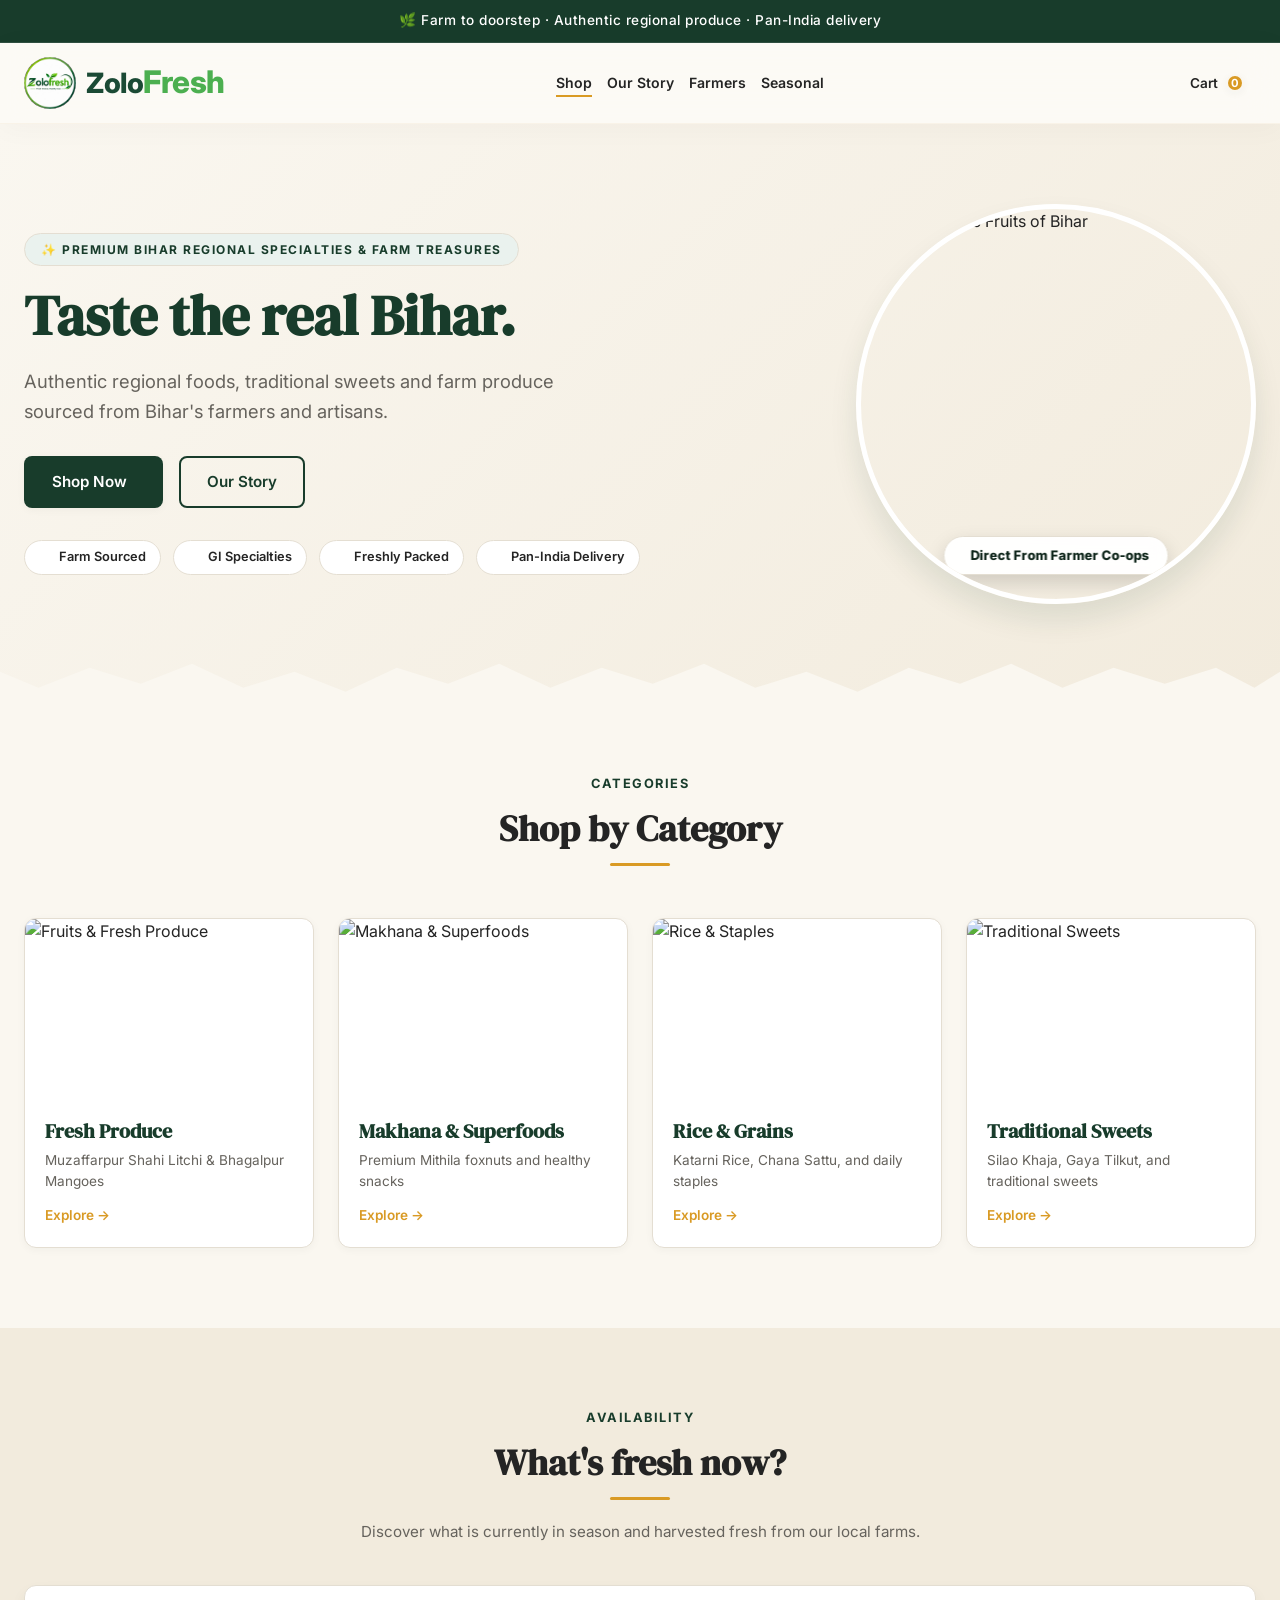
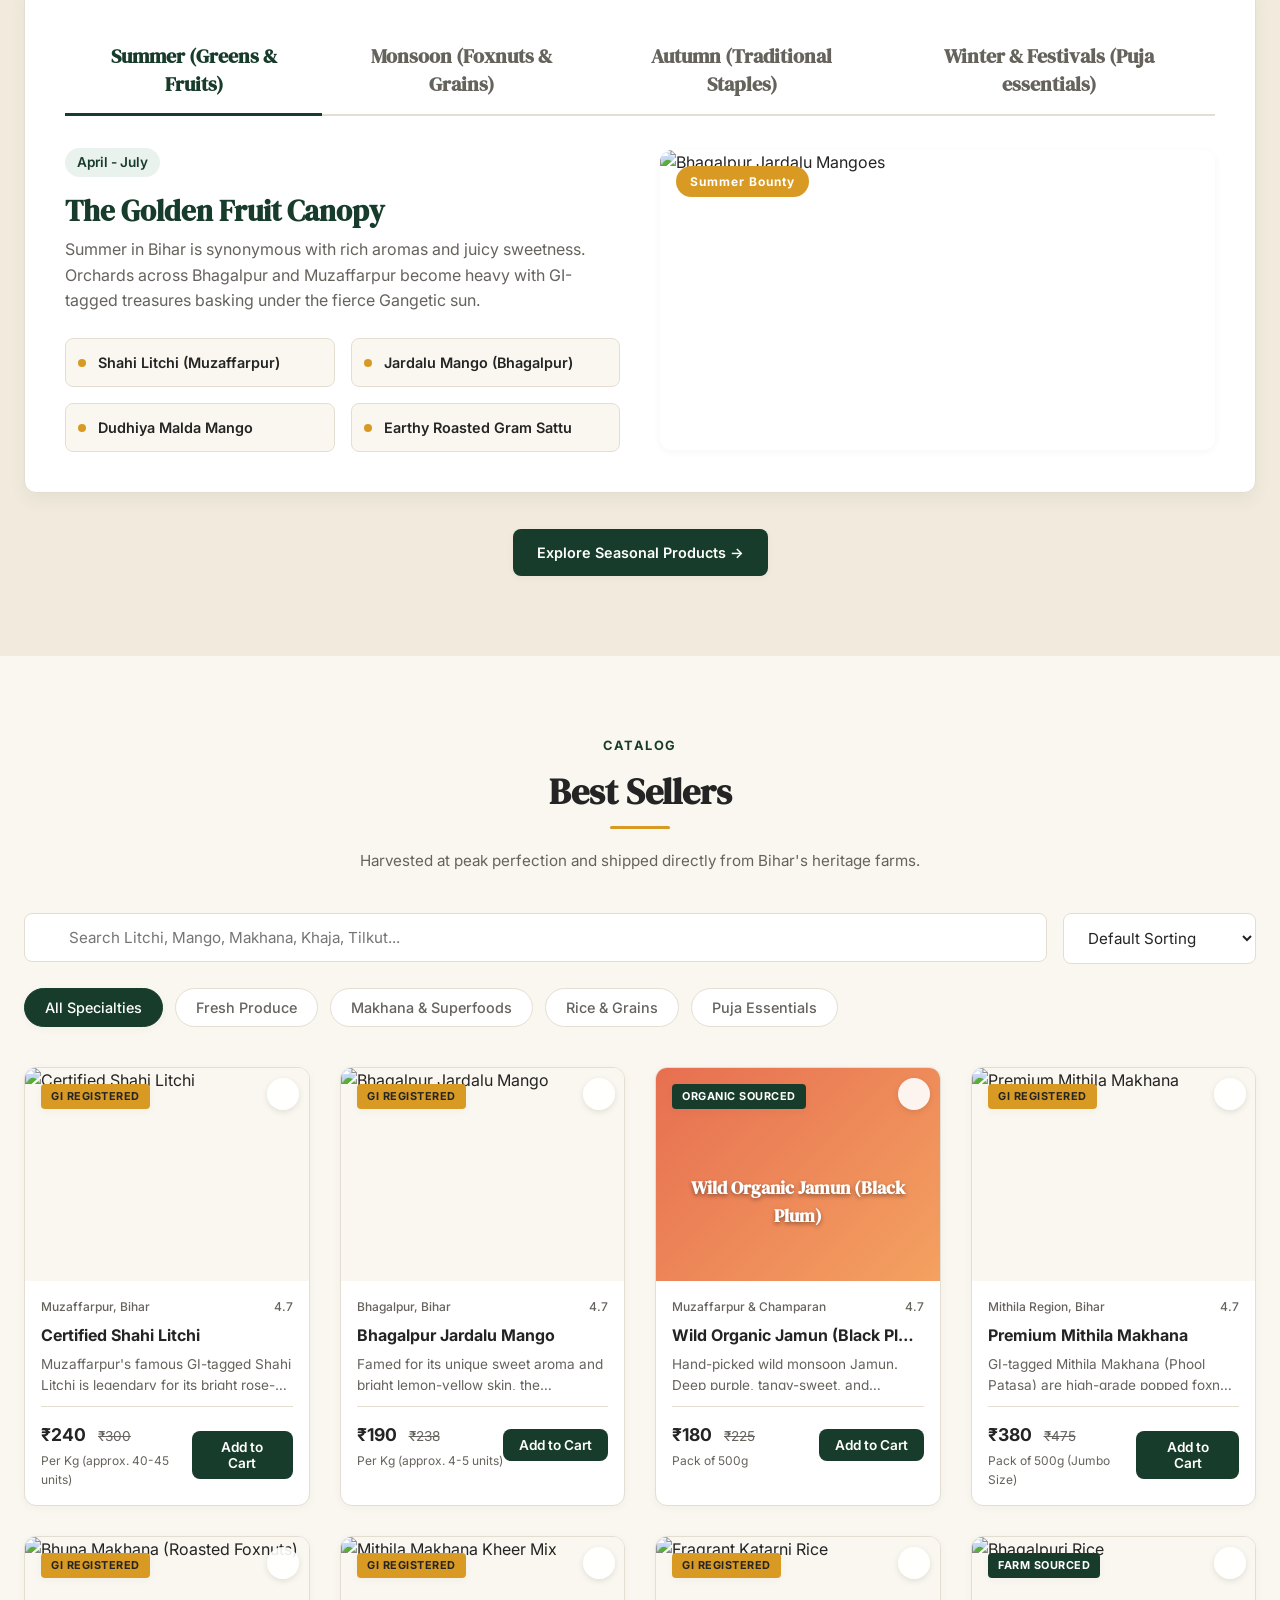
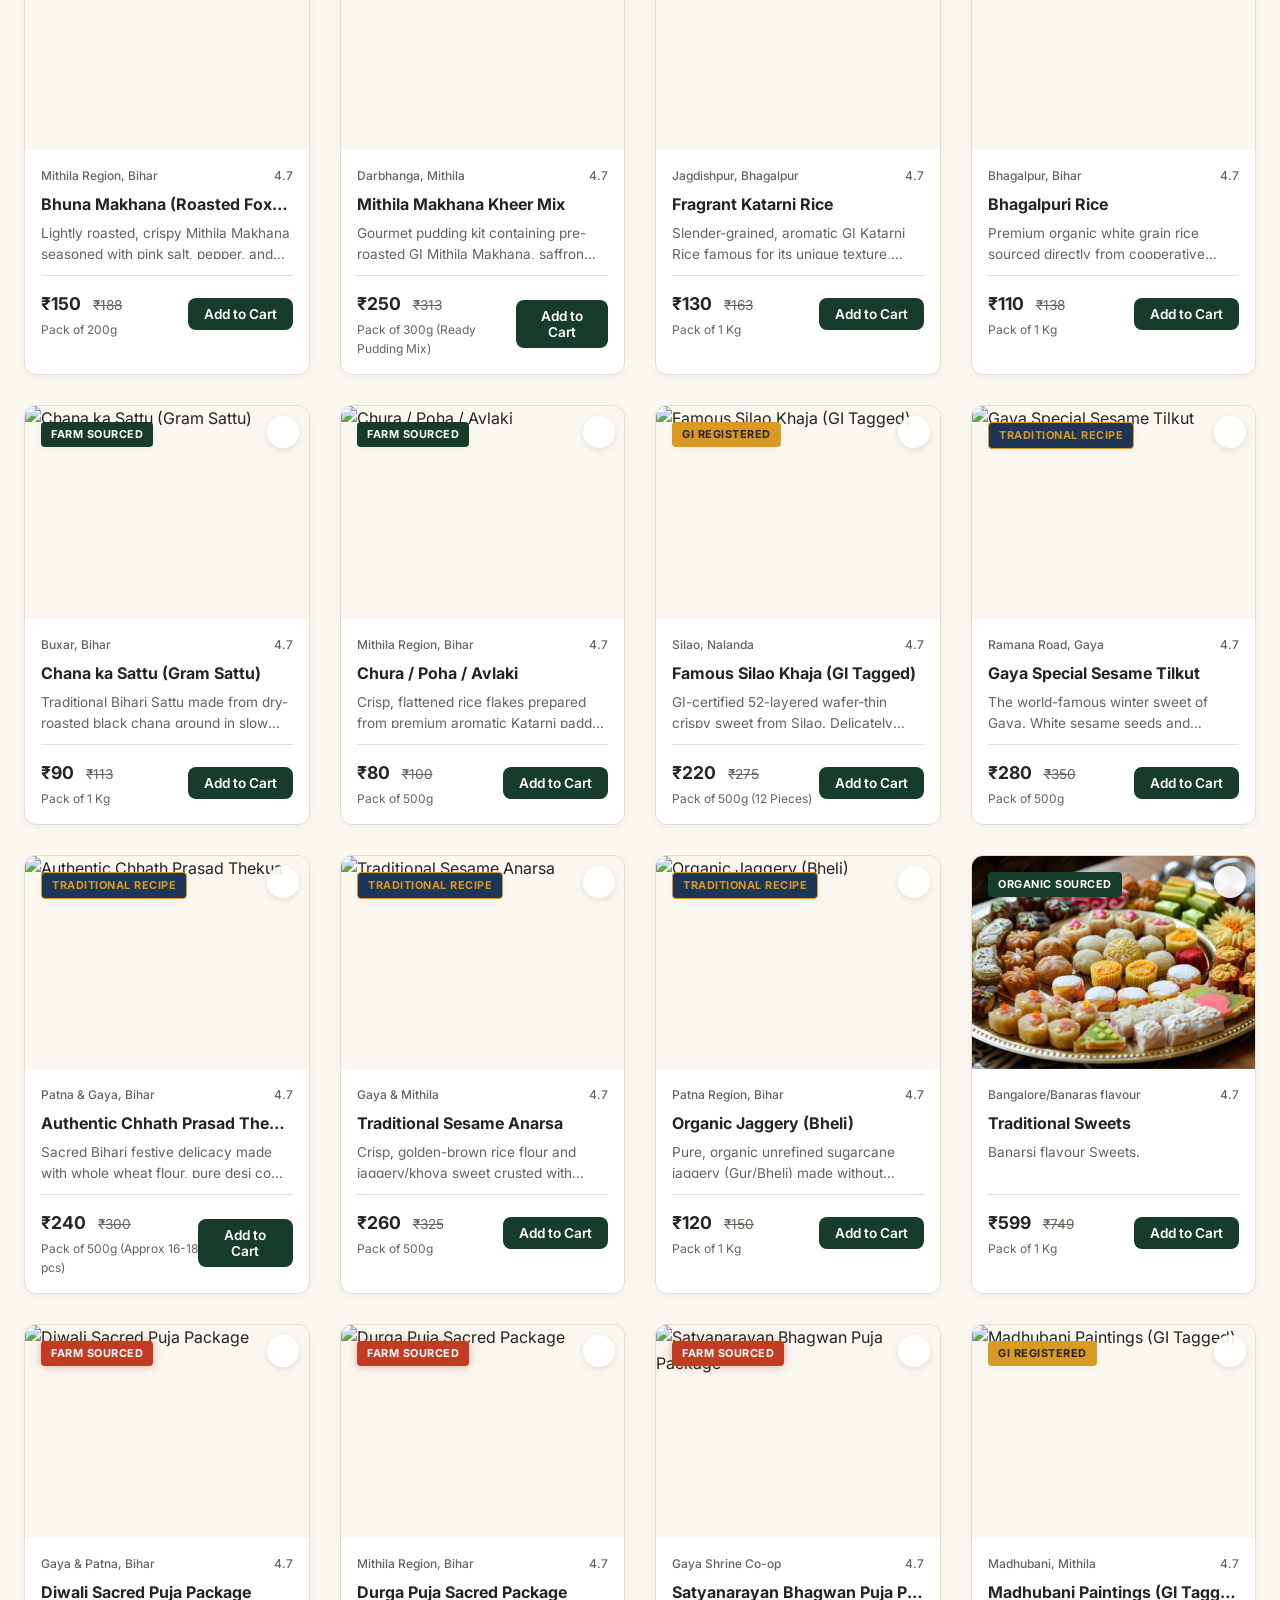
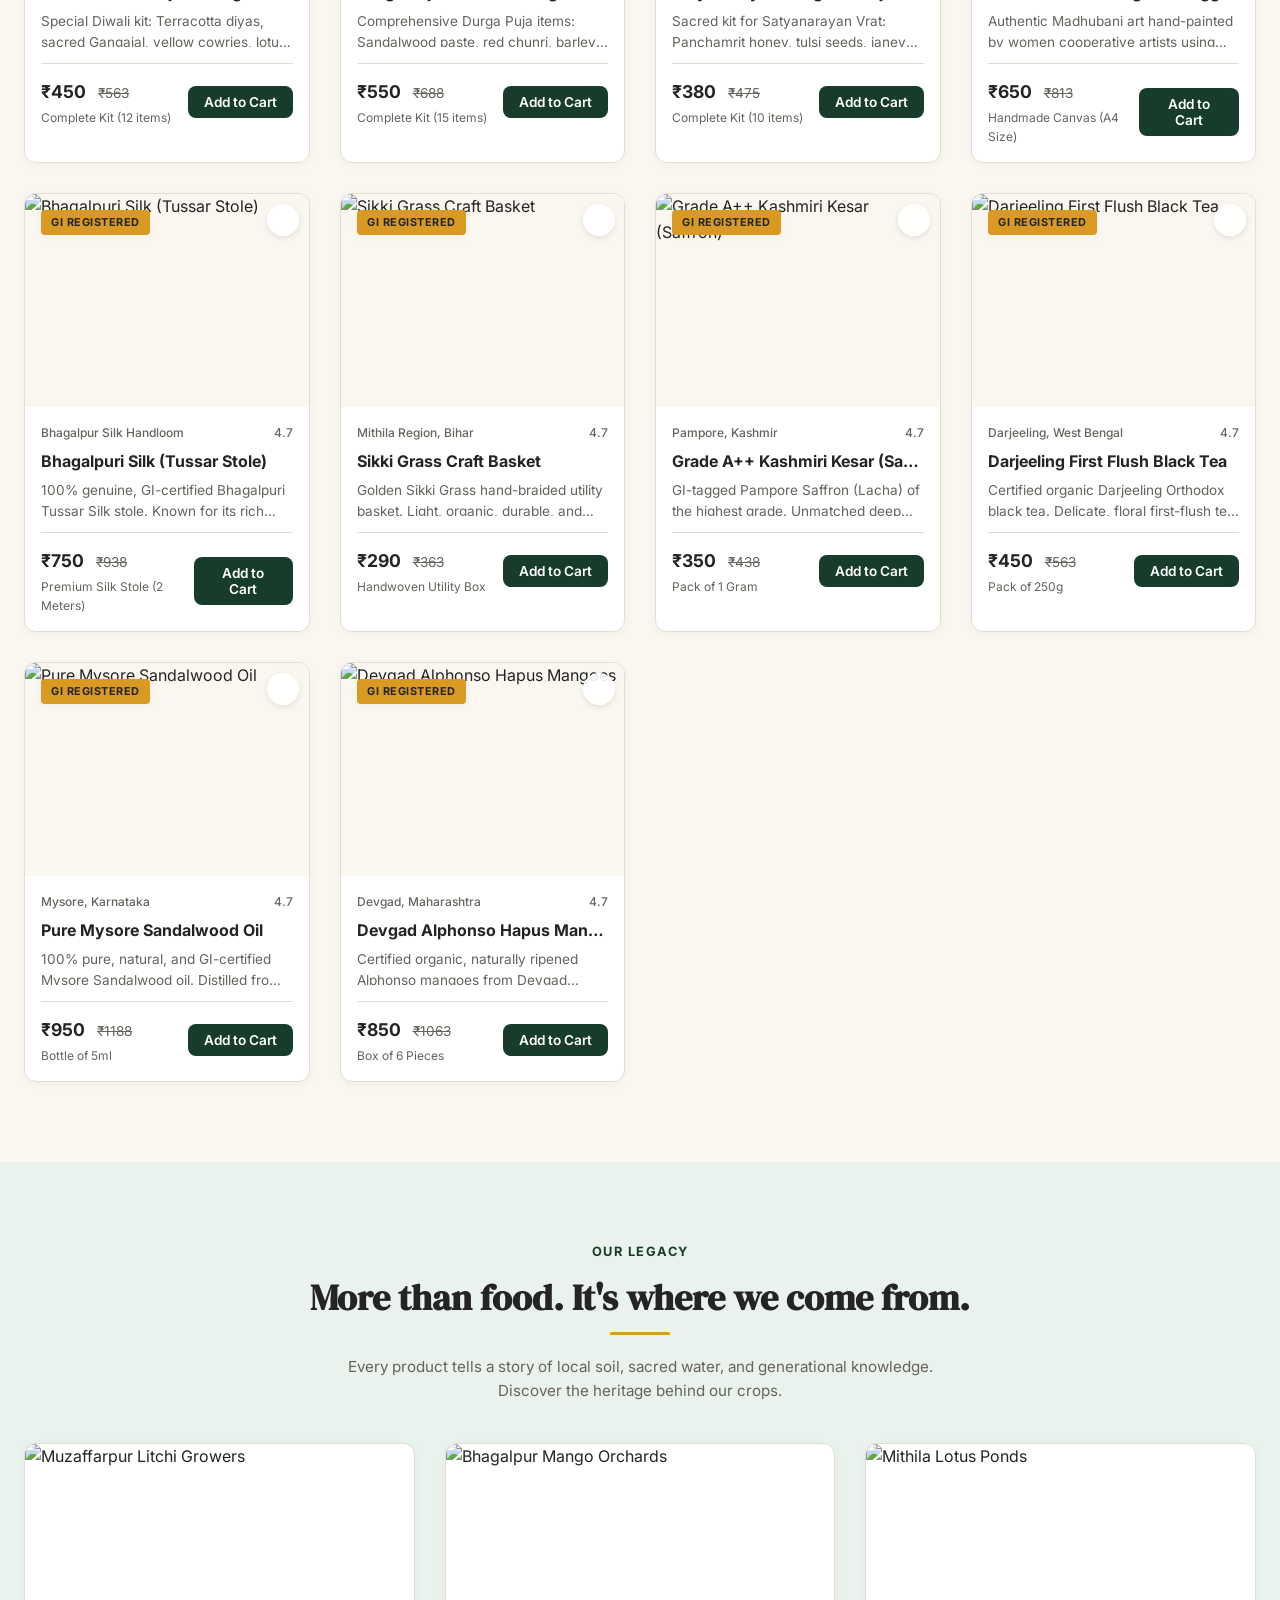
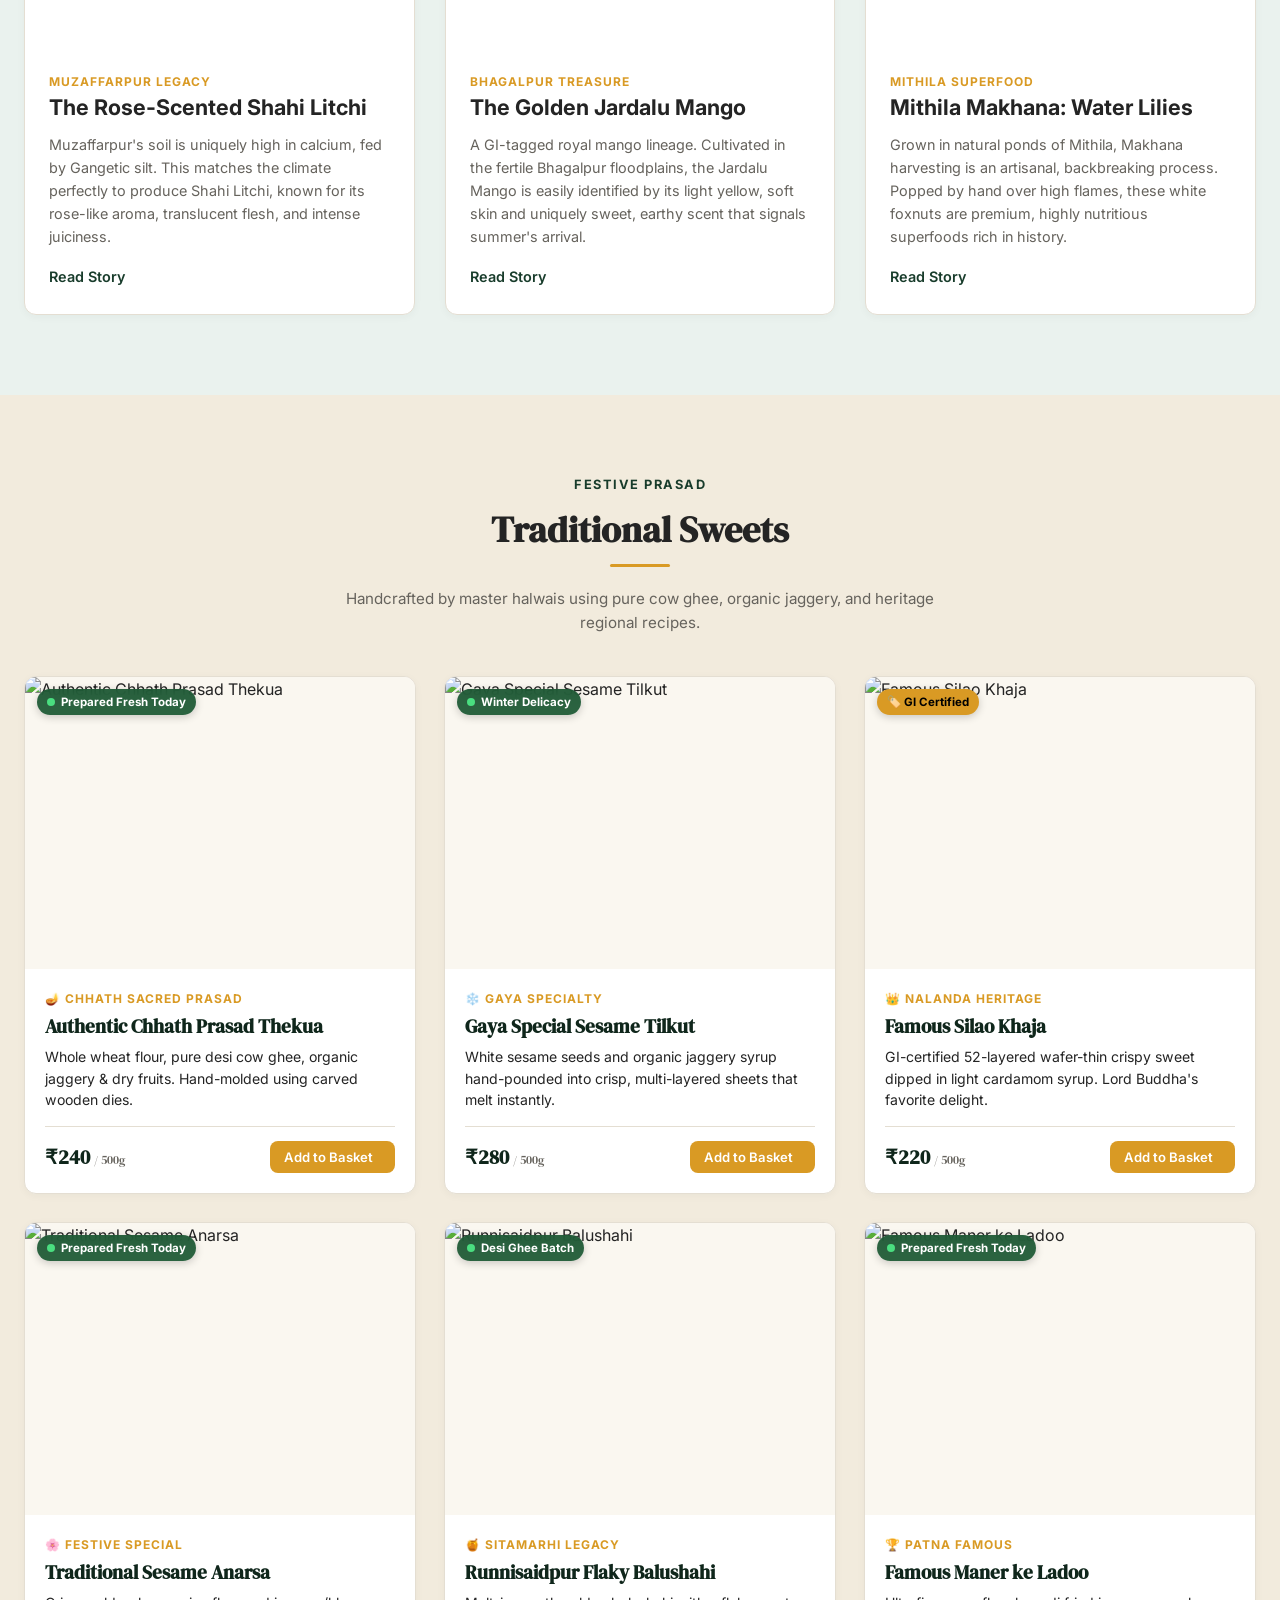
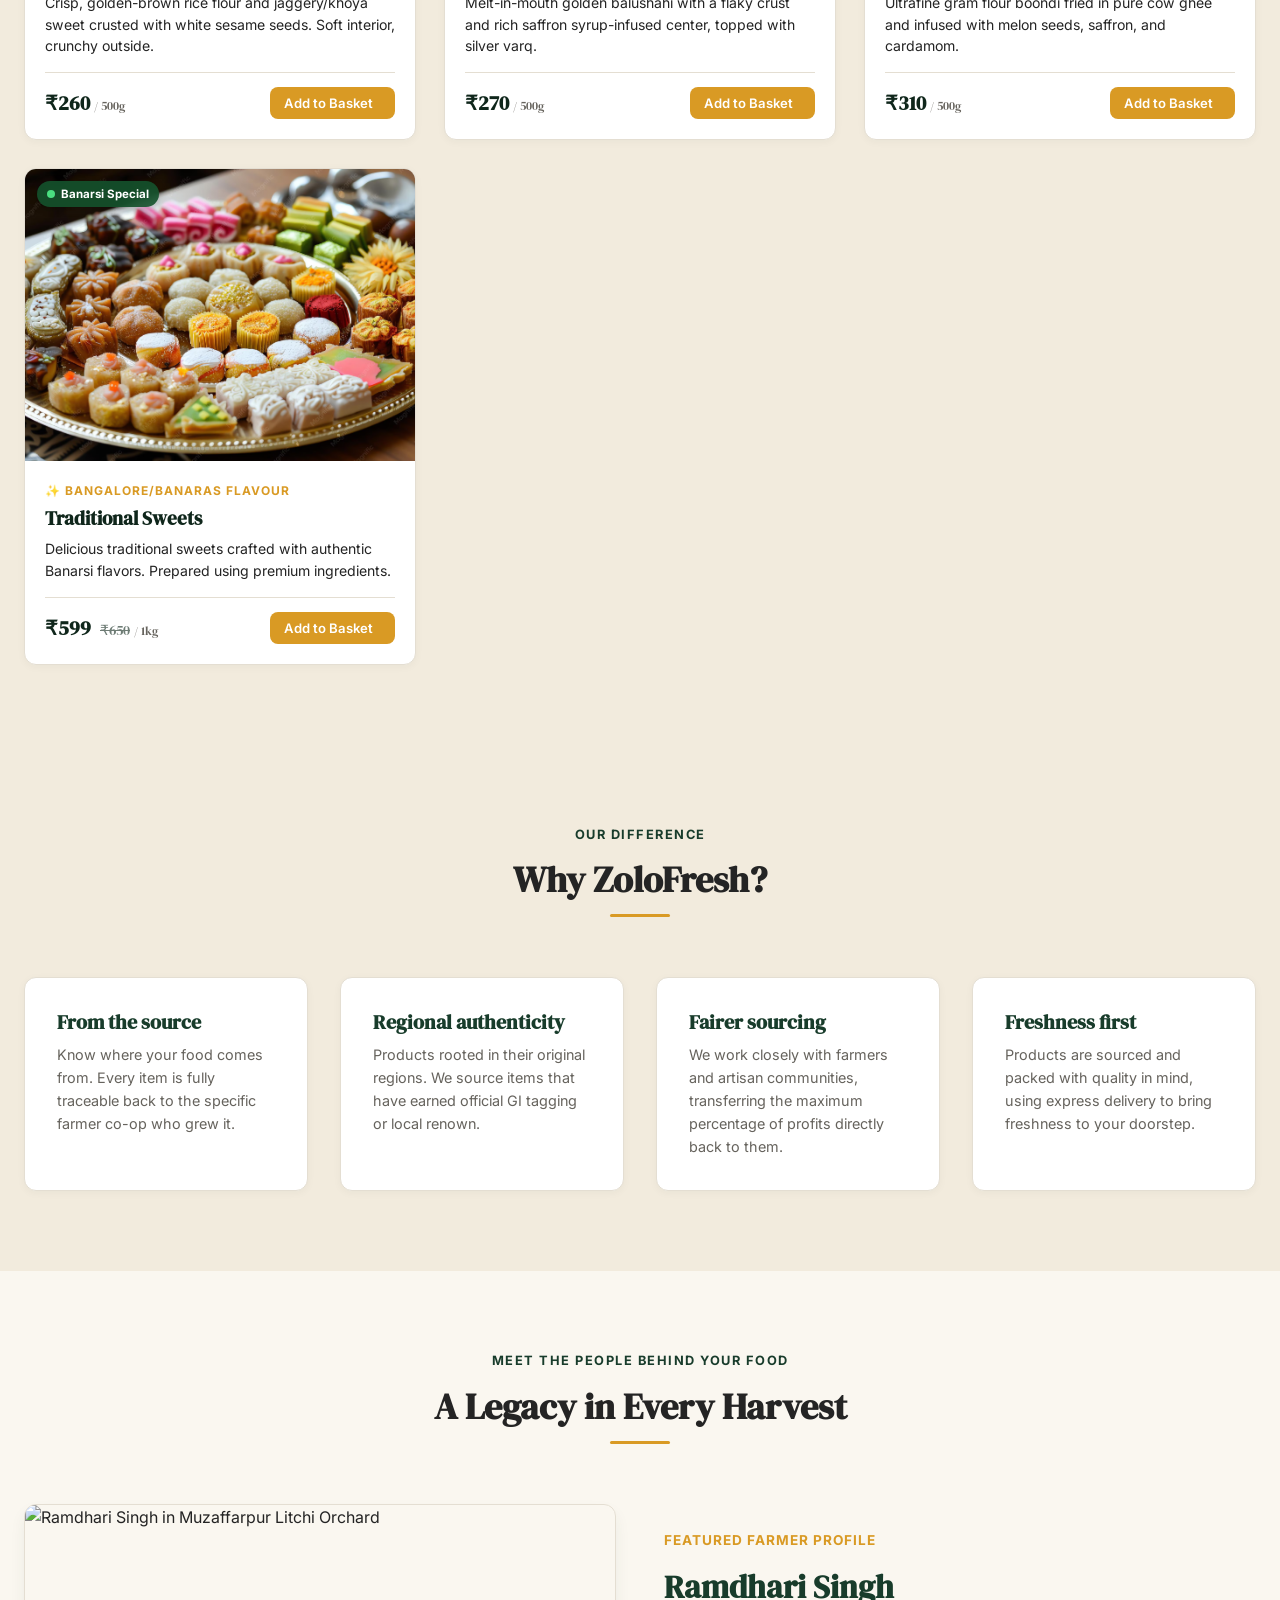
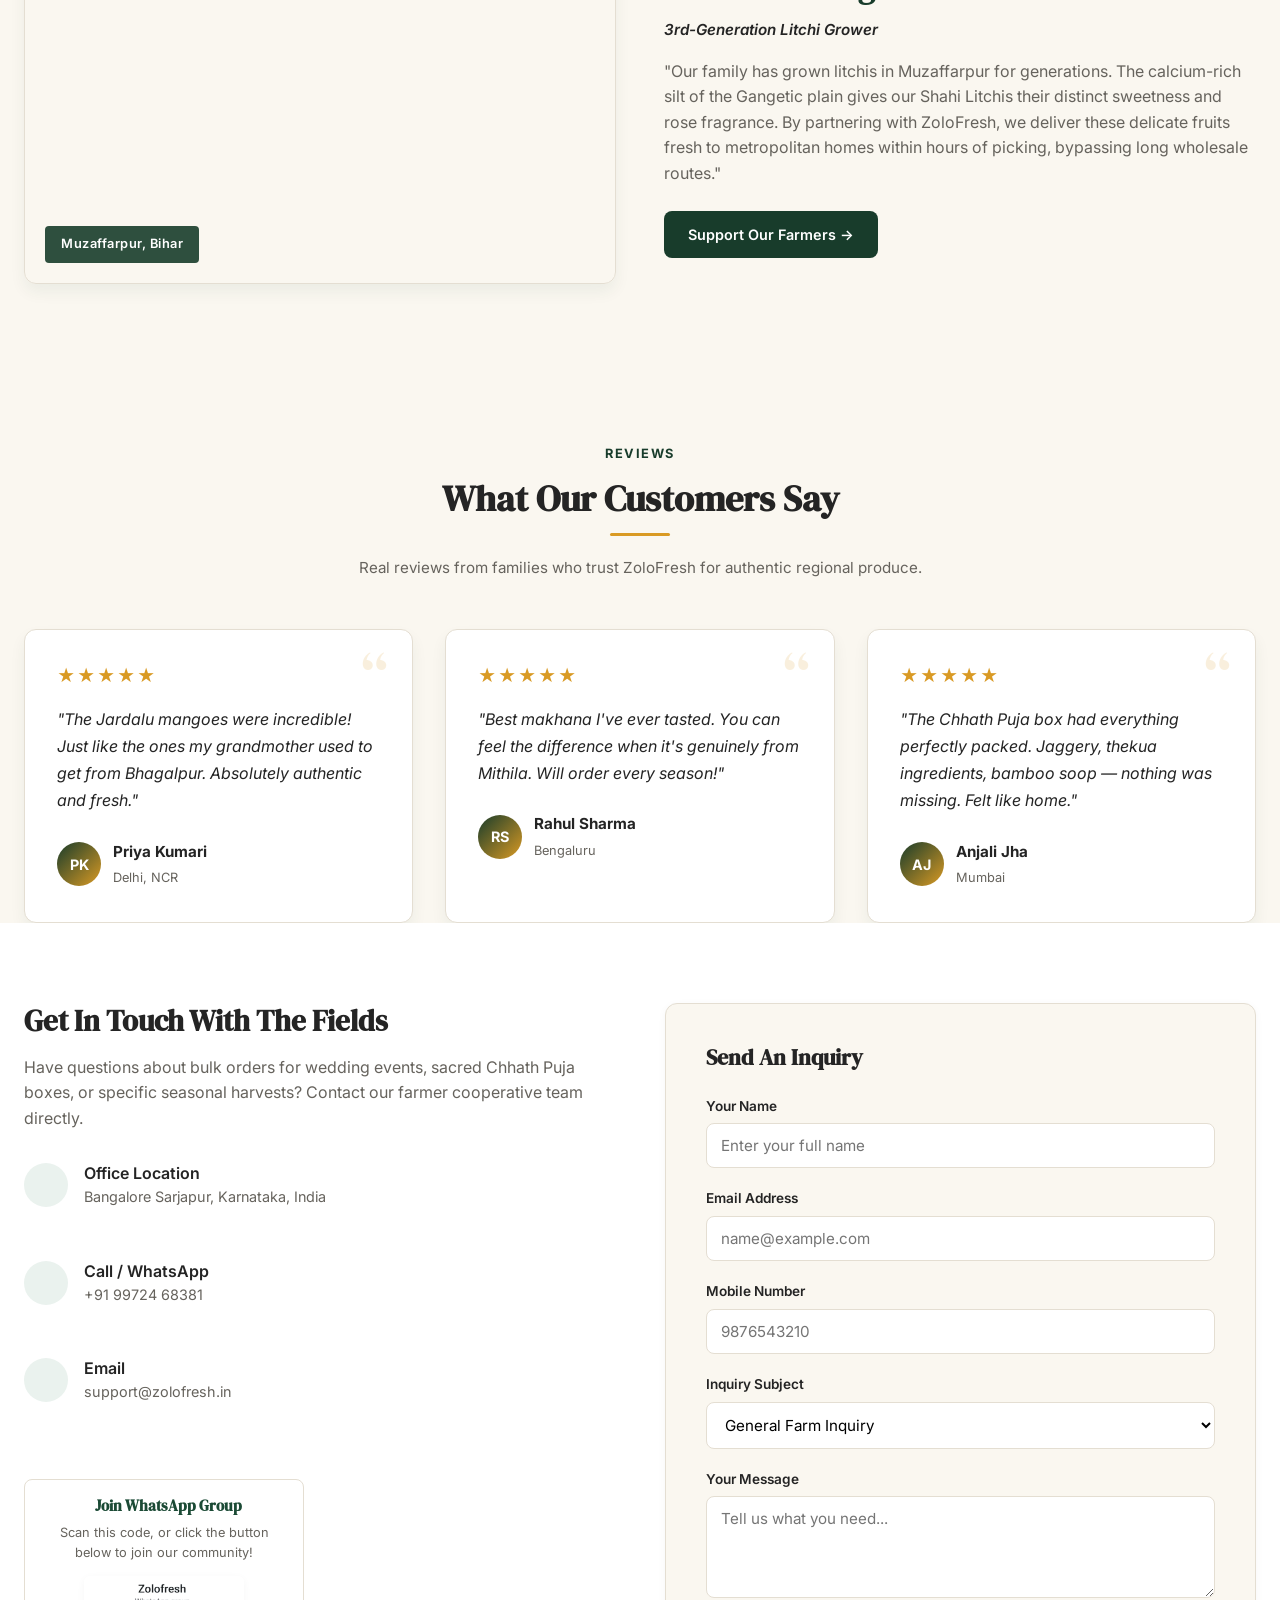
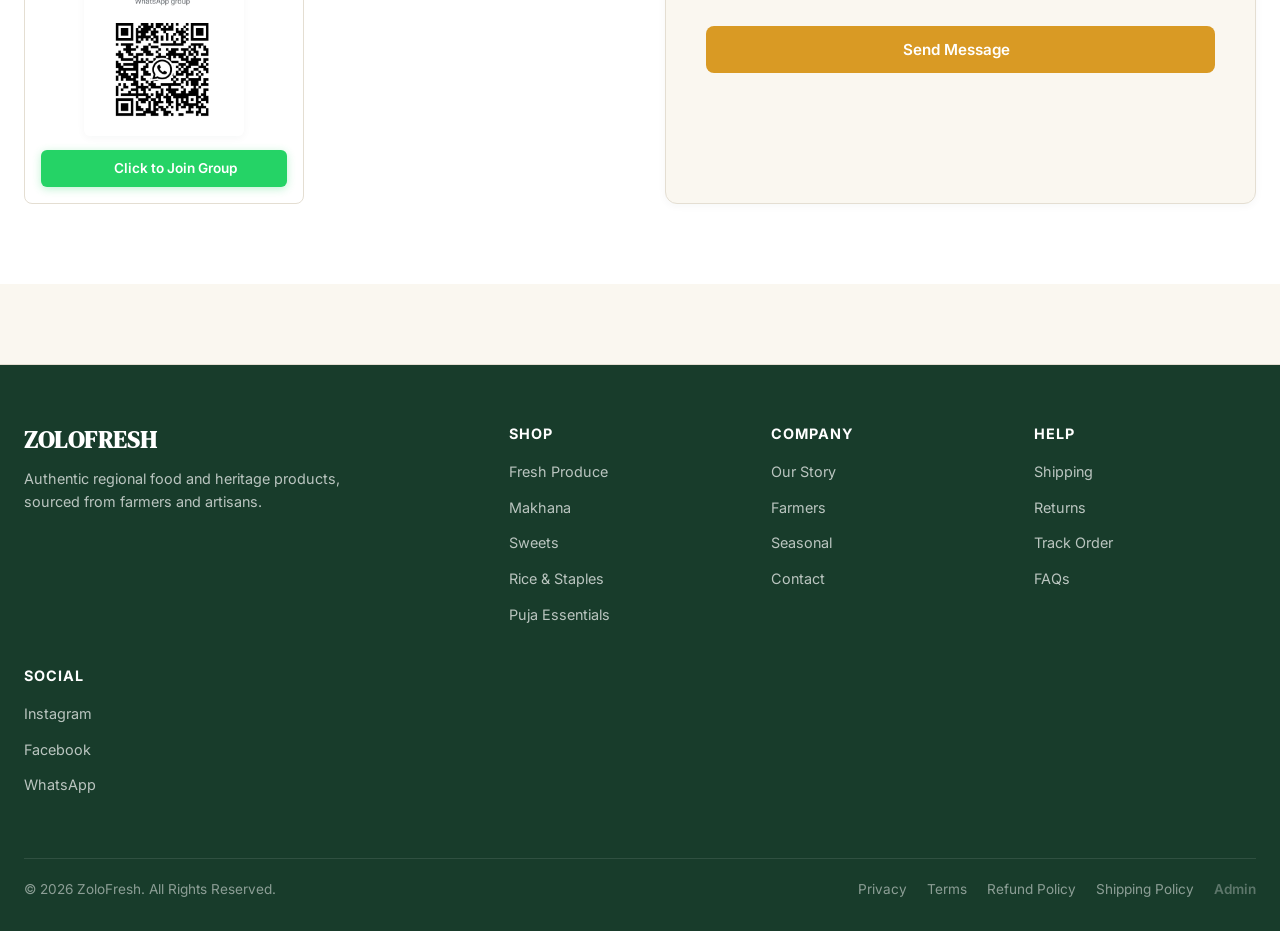
==== commit 2a71630e: "feat: add Mobile Number input field to contact inquiry form" ====
--- a/index.html
+++ b/index.html
@@ -726,6 +726,10 @@
                 <input type="email" class="form-control" id="contact-email" placeholder="name@example.com" required>
               </div>
               <div class="form-group">
+                <label for="contact-phone">Mobile Number</label>
+                <input type="tel" class="form-control" id="contact-phone" placeholder="9876543210" required>
+              </div>
+              <div class="form-group">
                 <label for="contact-subject">Inquiry Subject</label>
                 <select class="form-control" id="contact-subject">
                   <option>General Farm Inquiry</option>
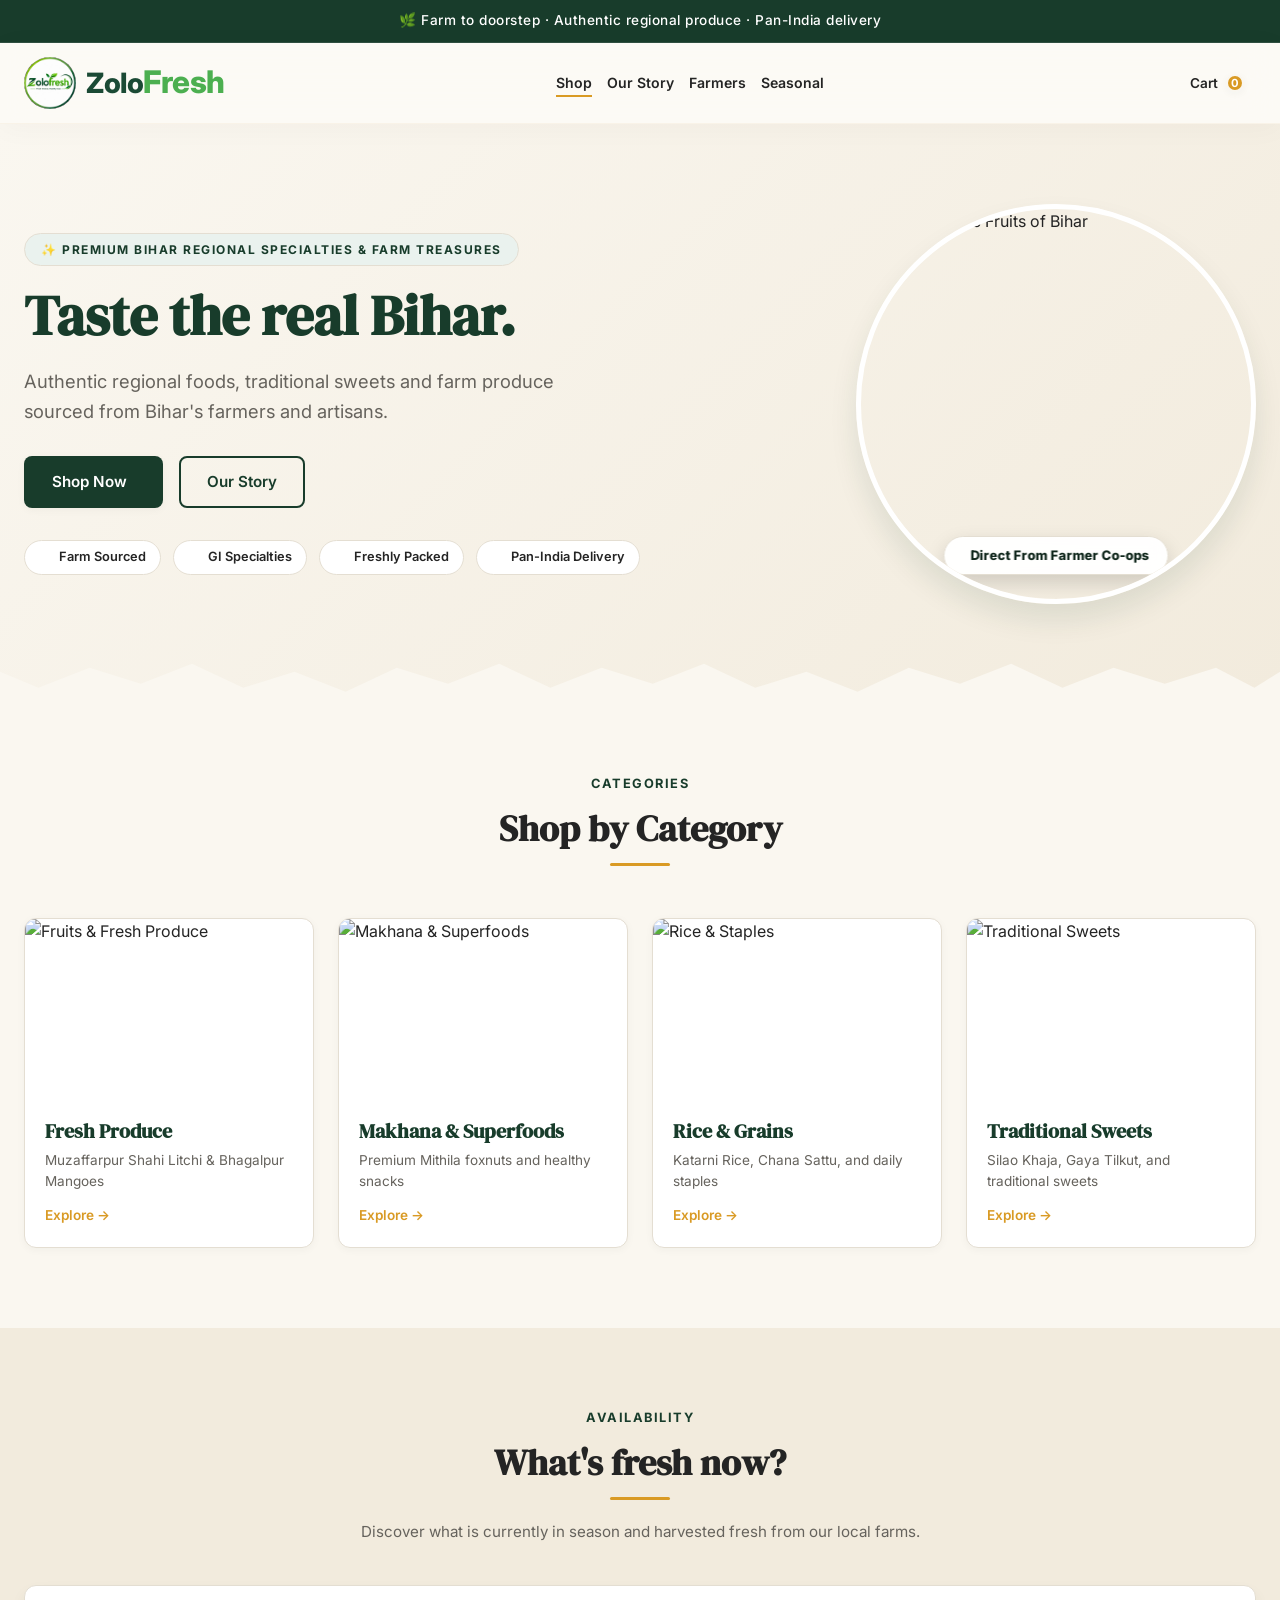
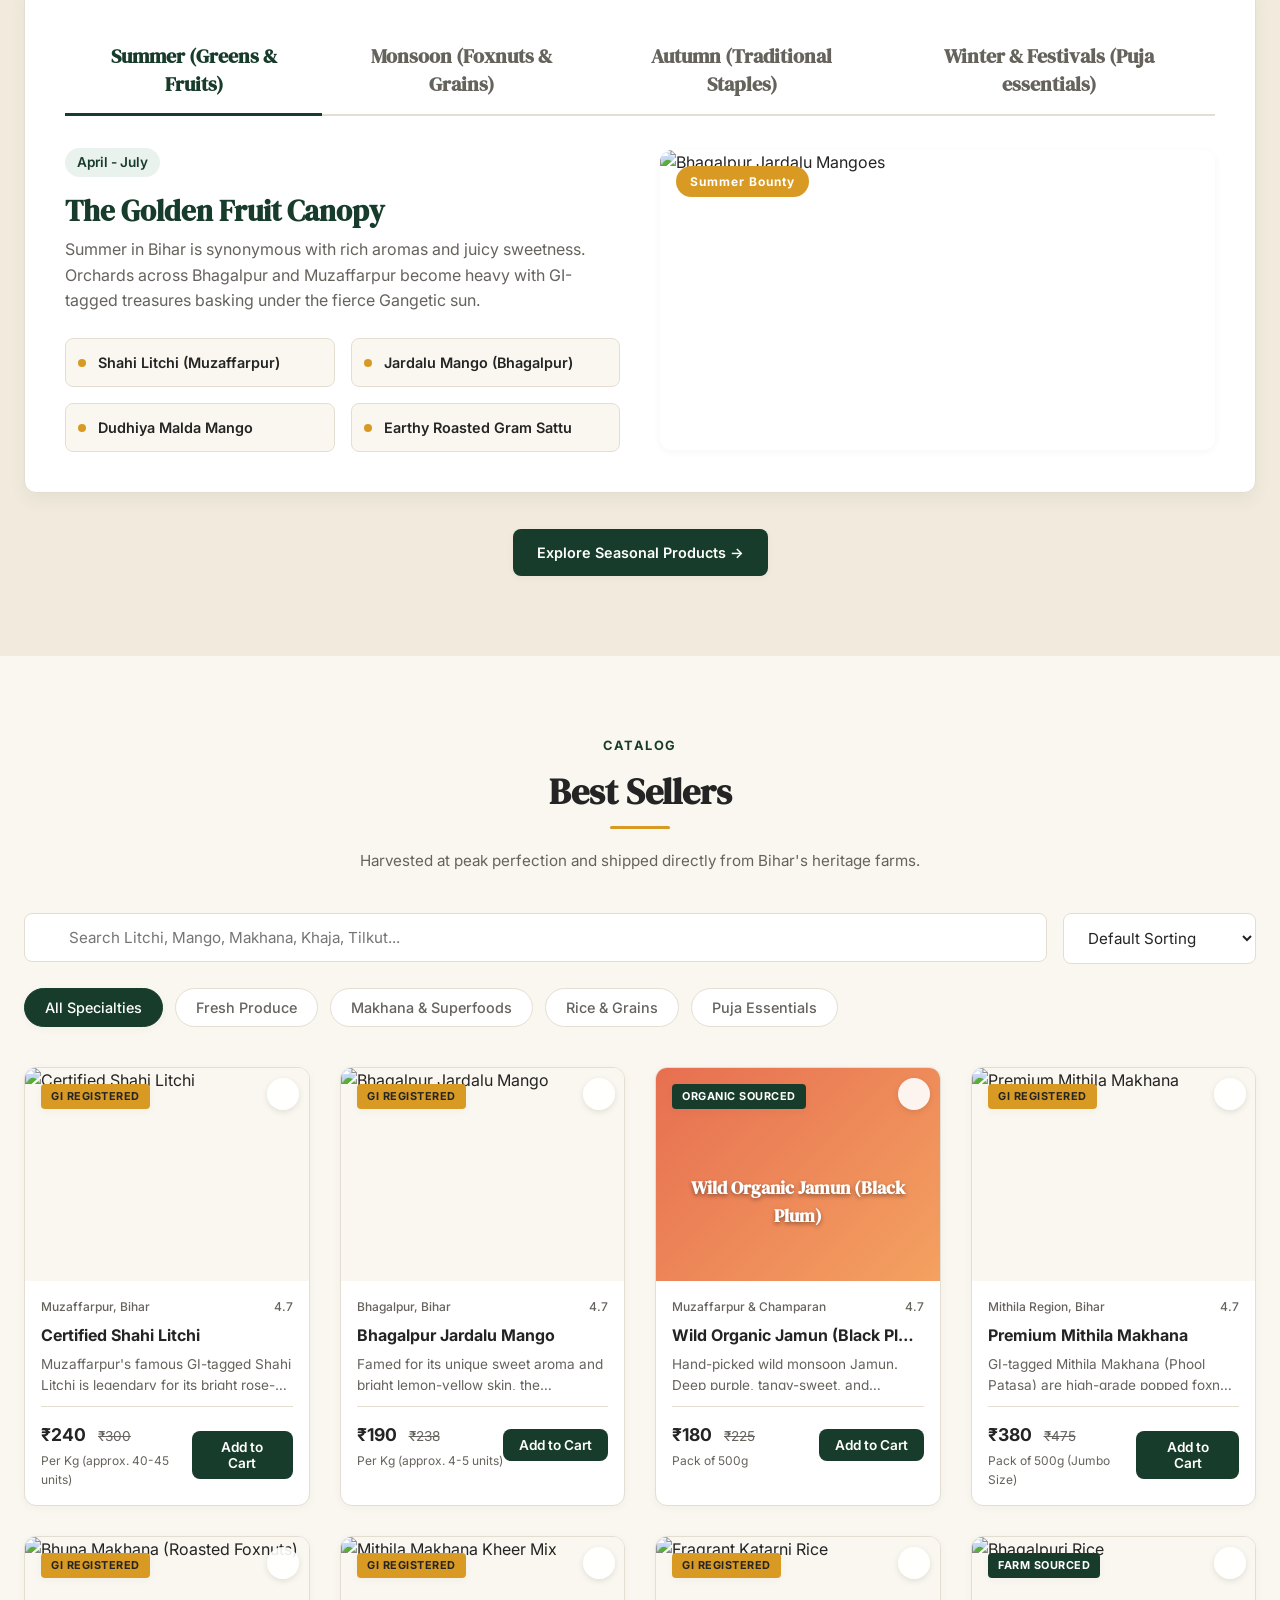
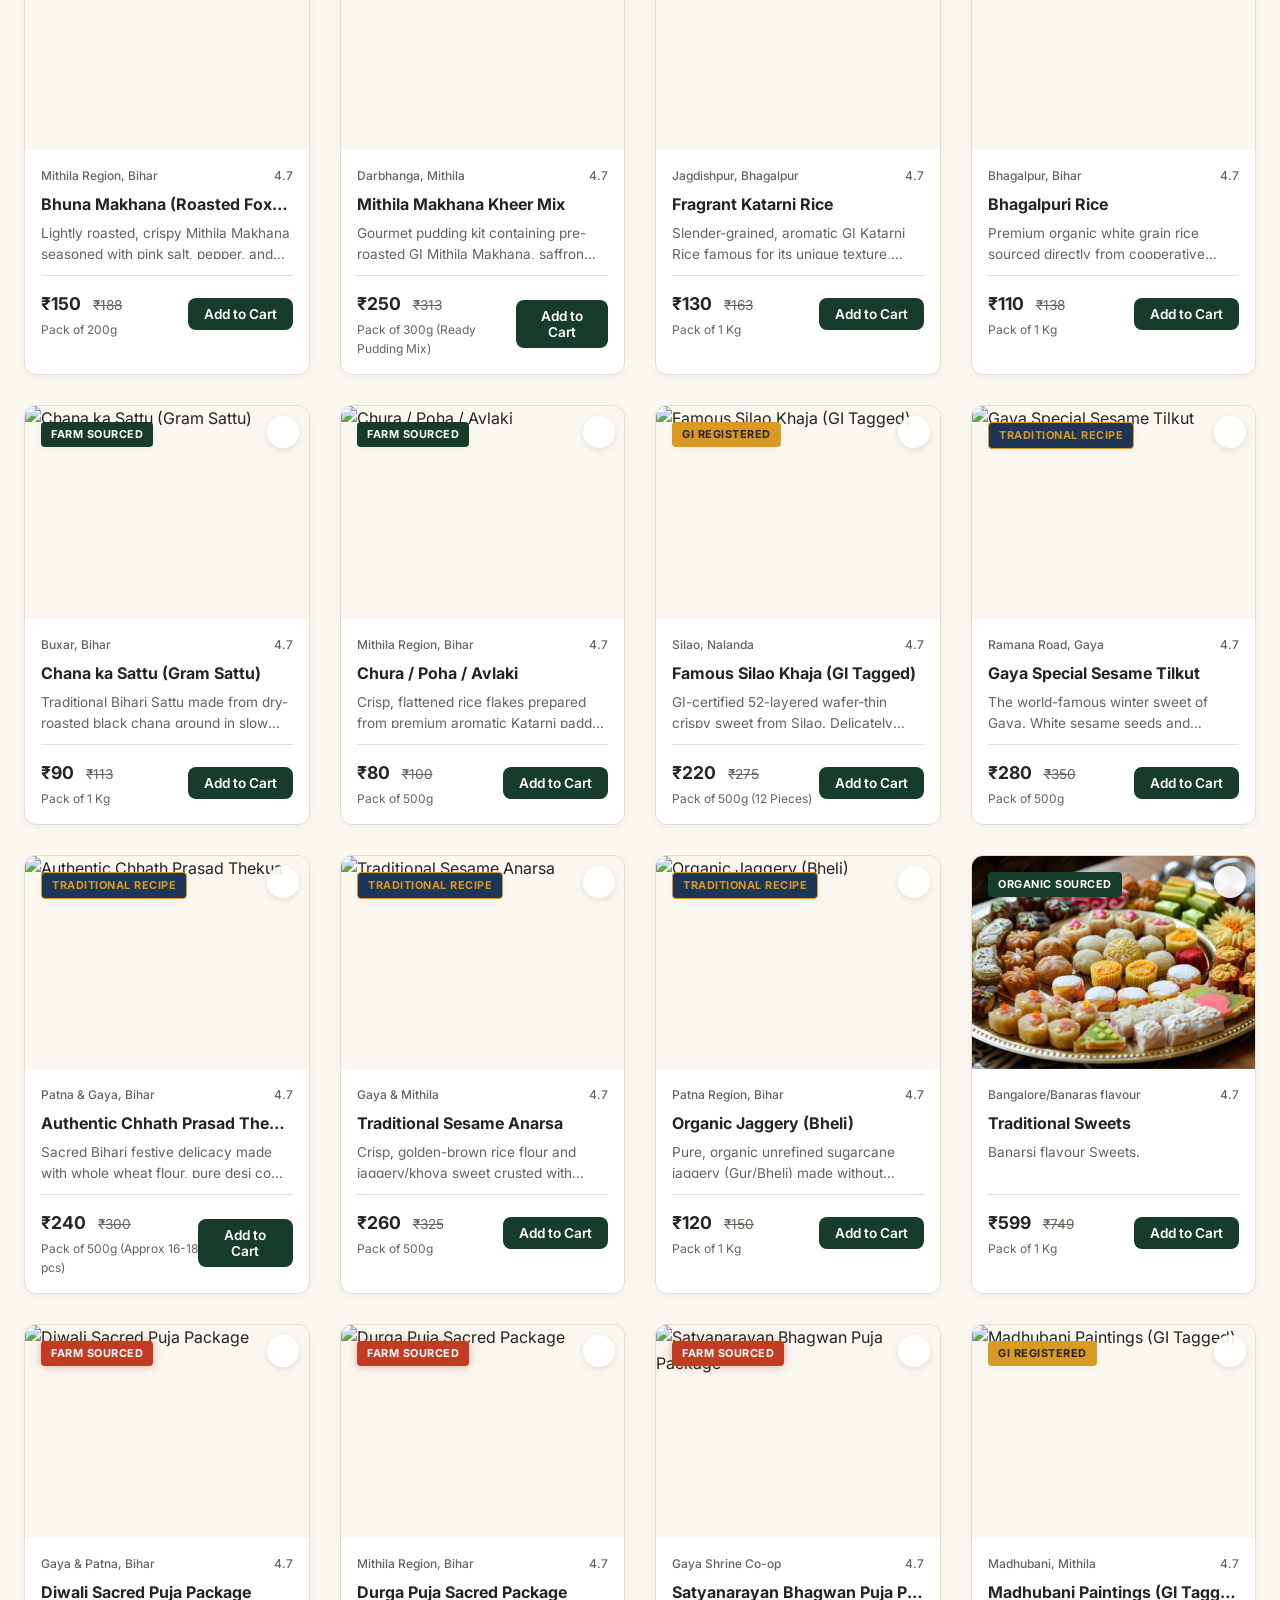
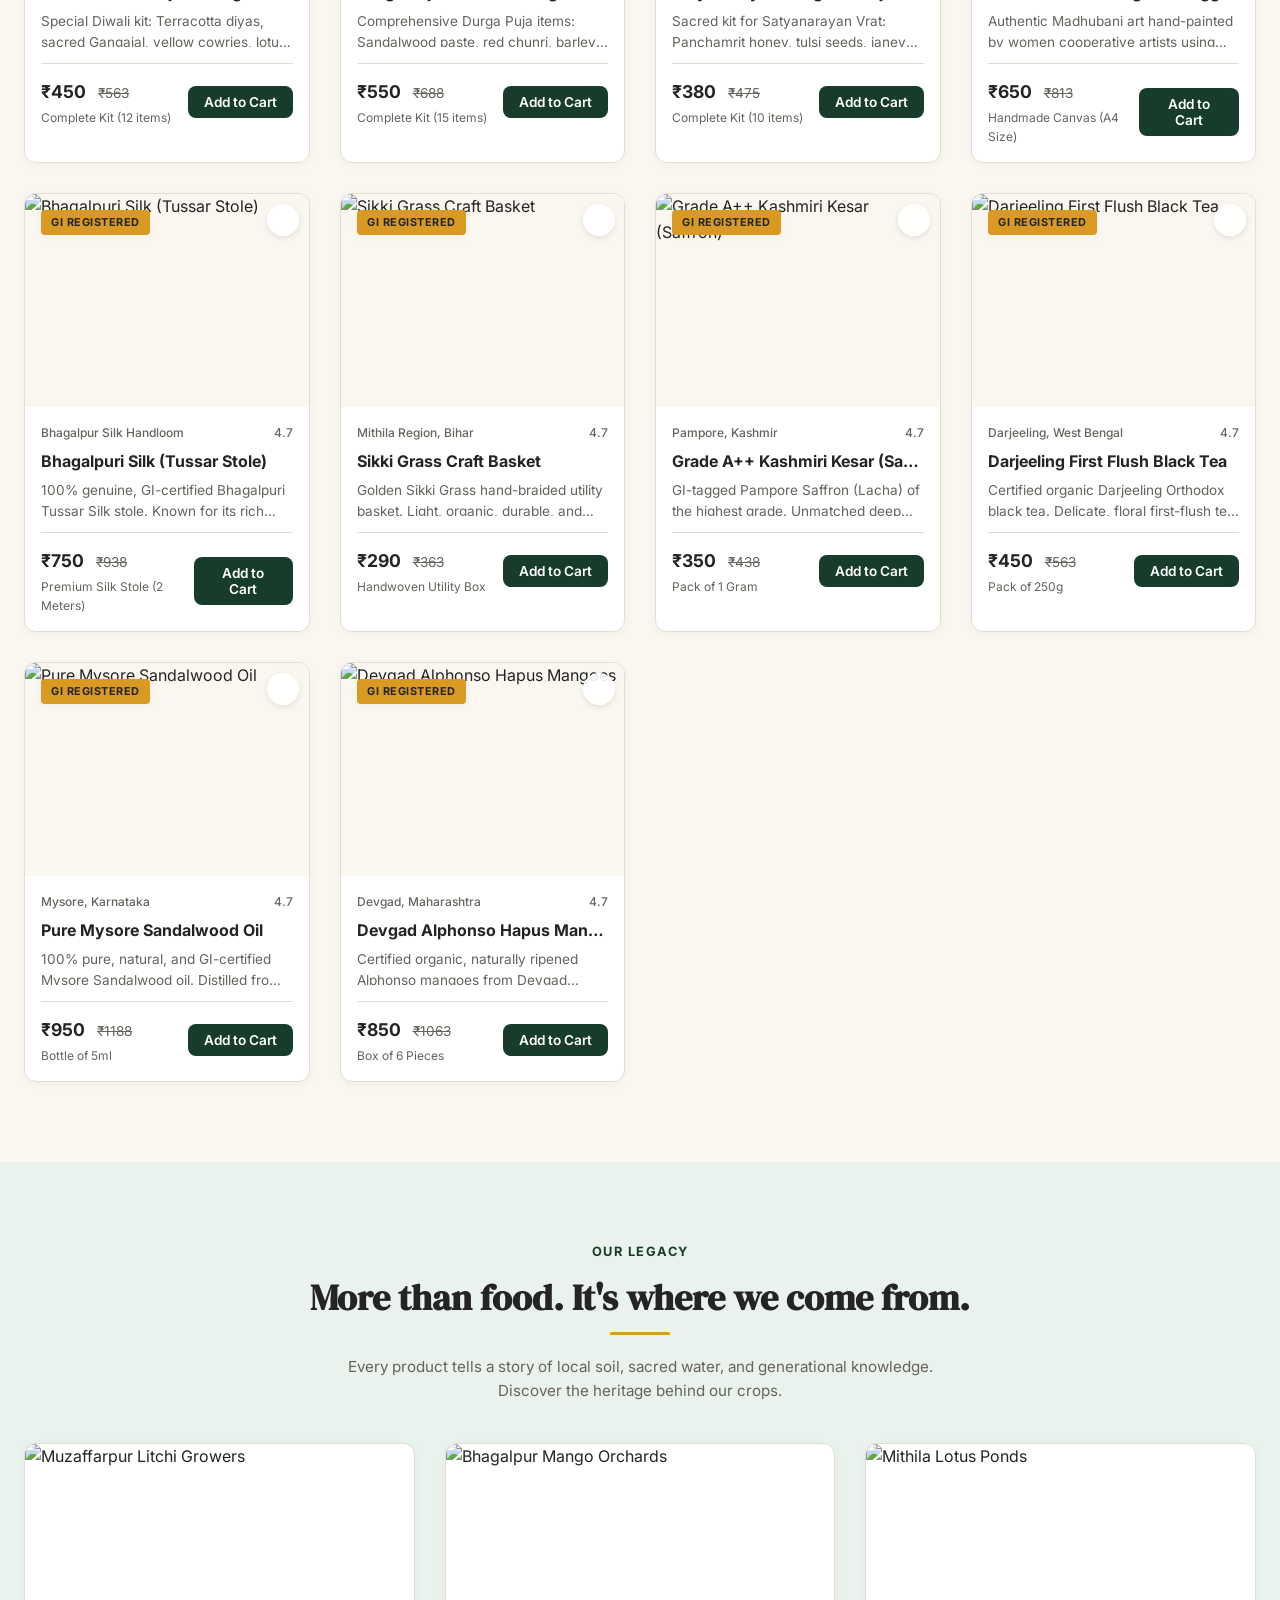
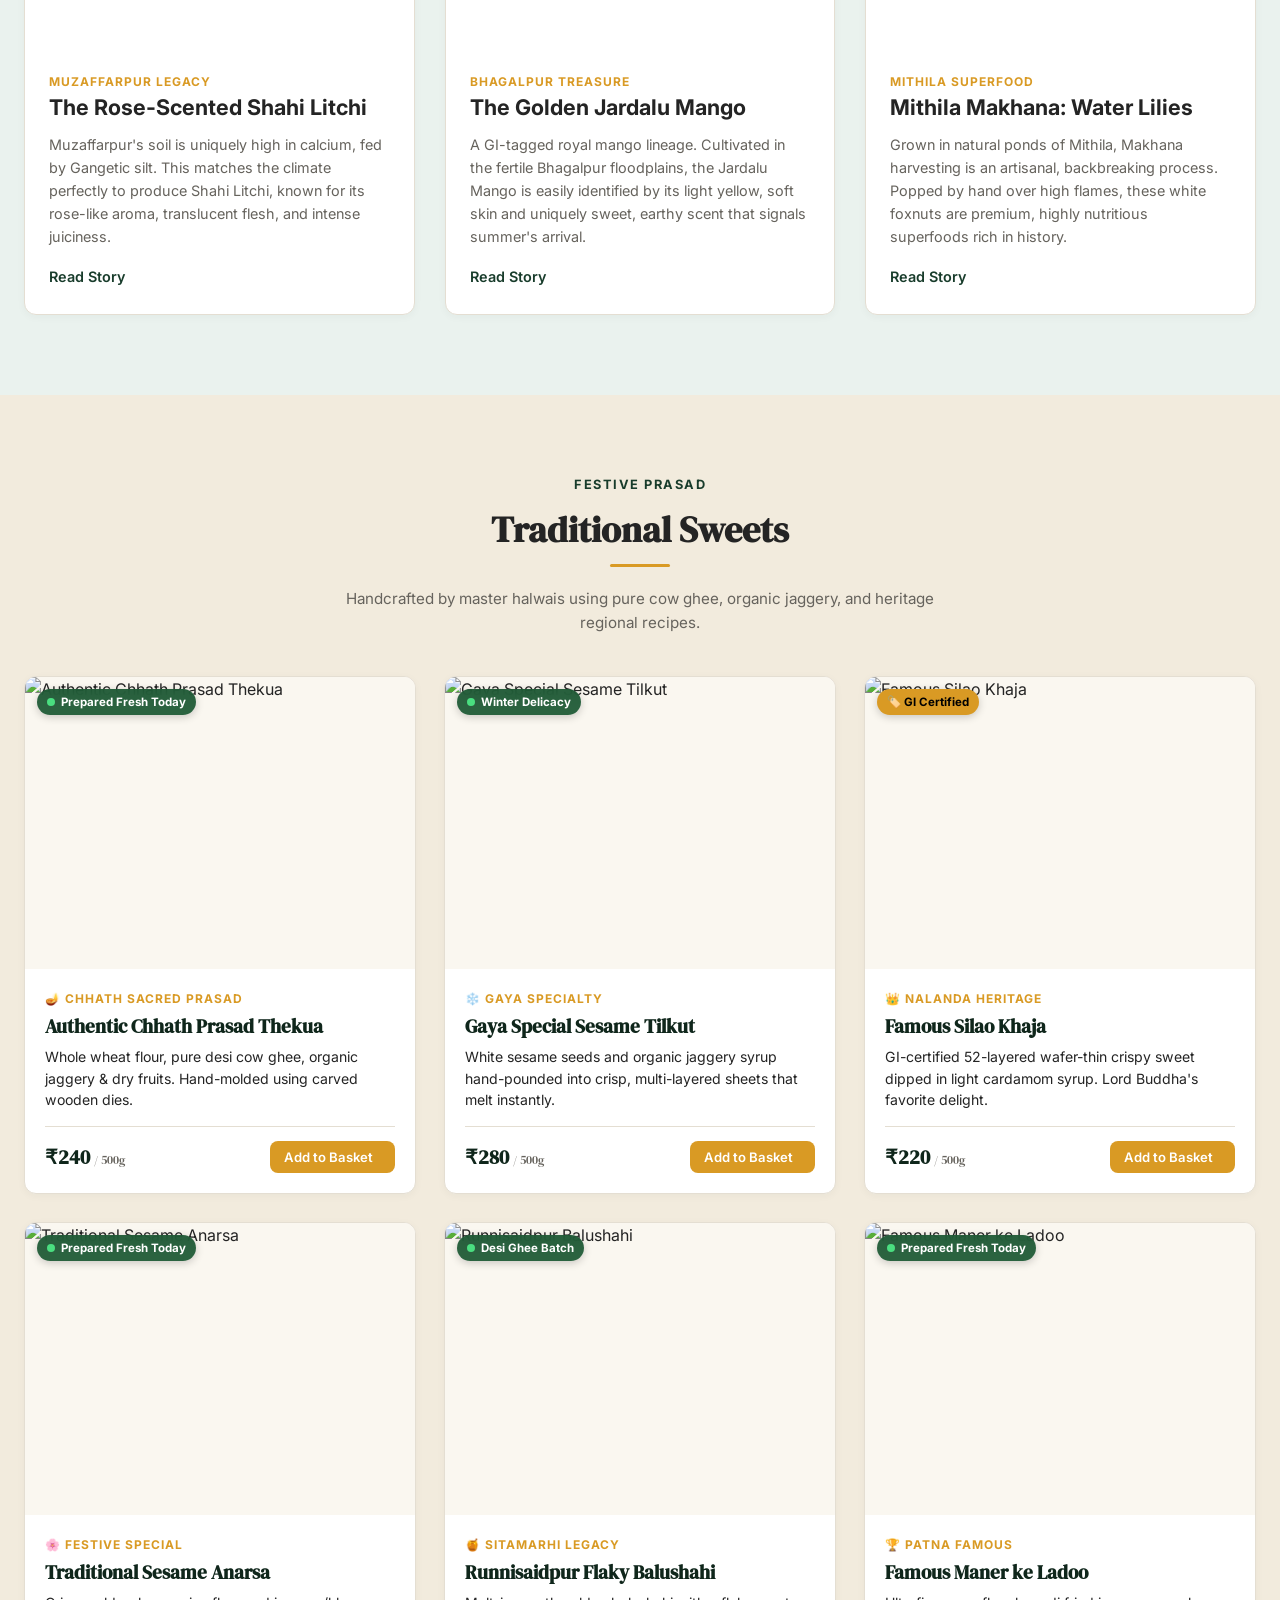
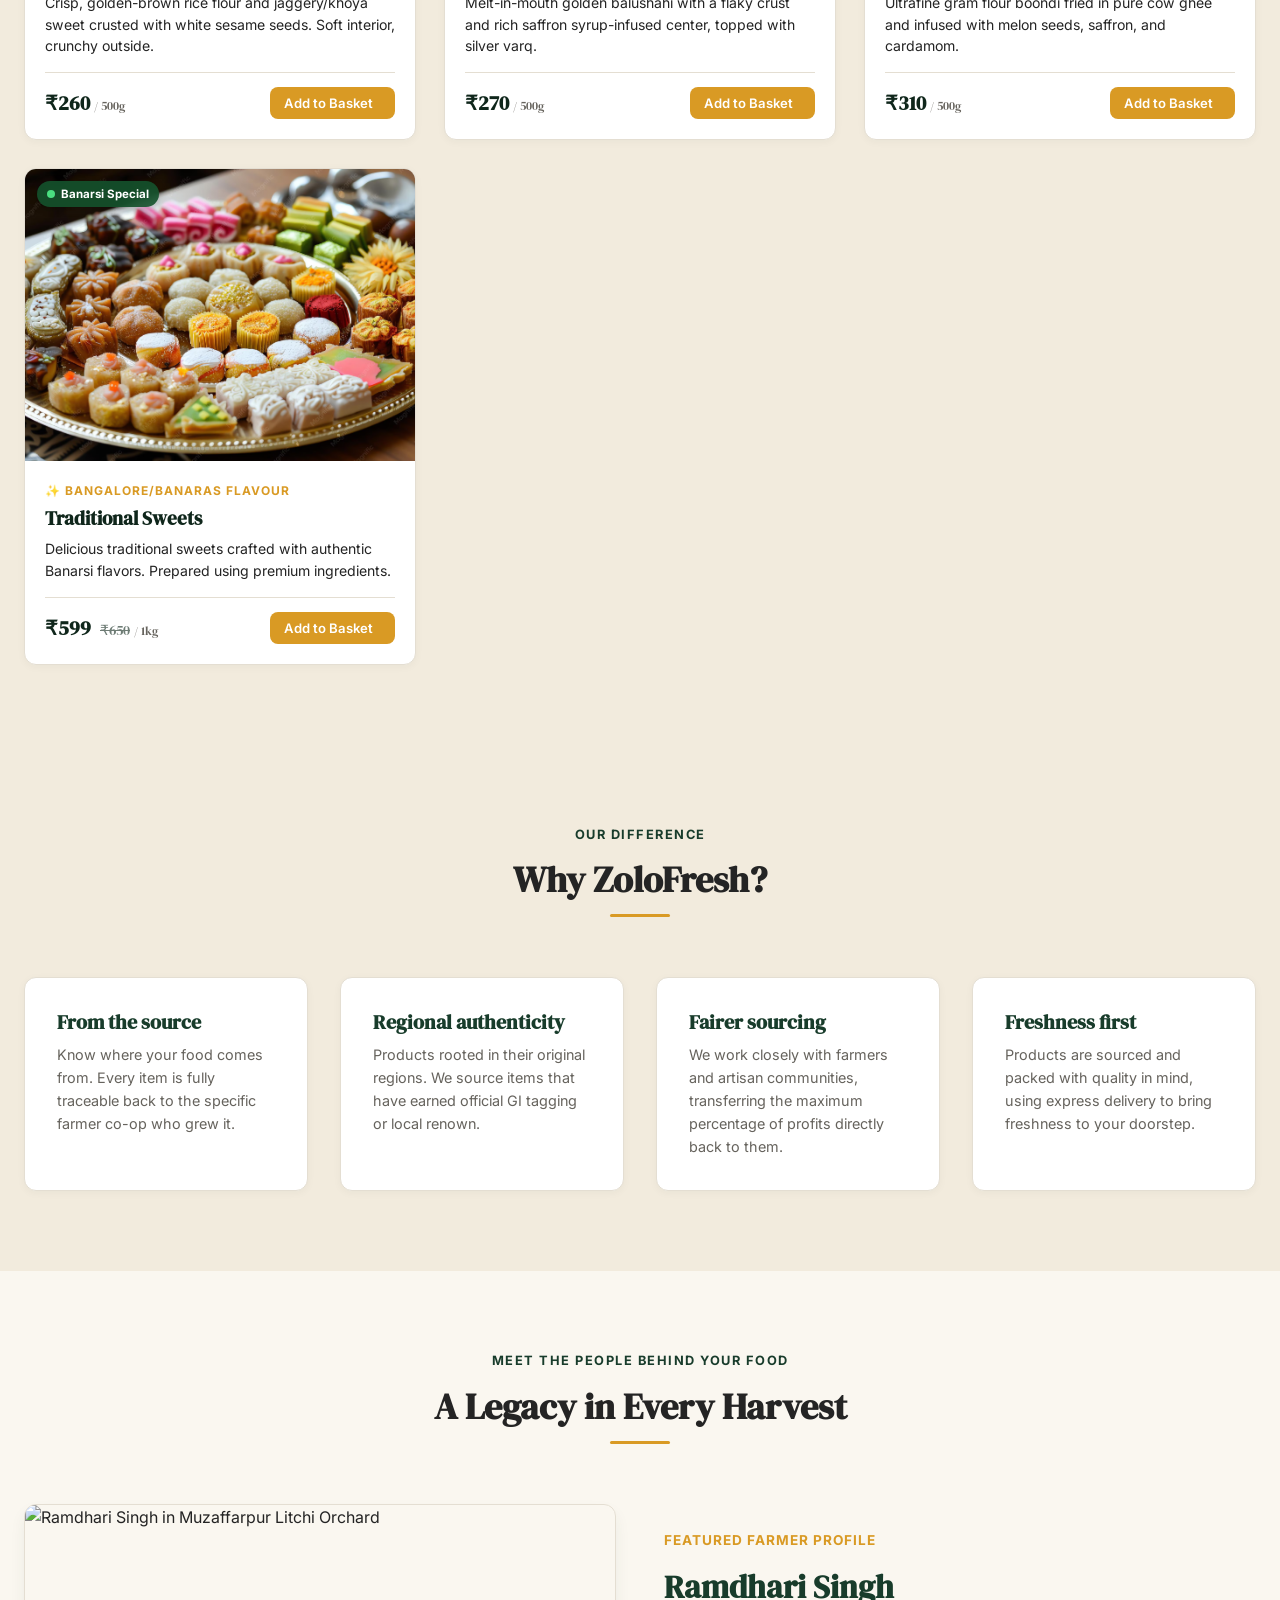
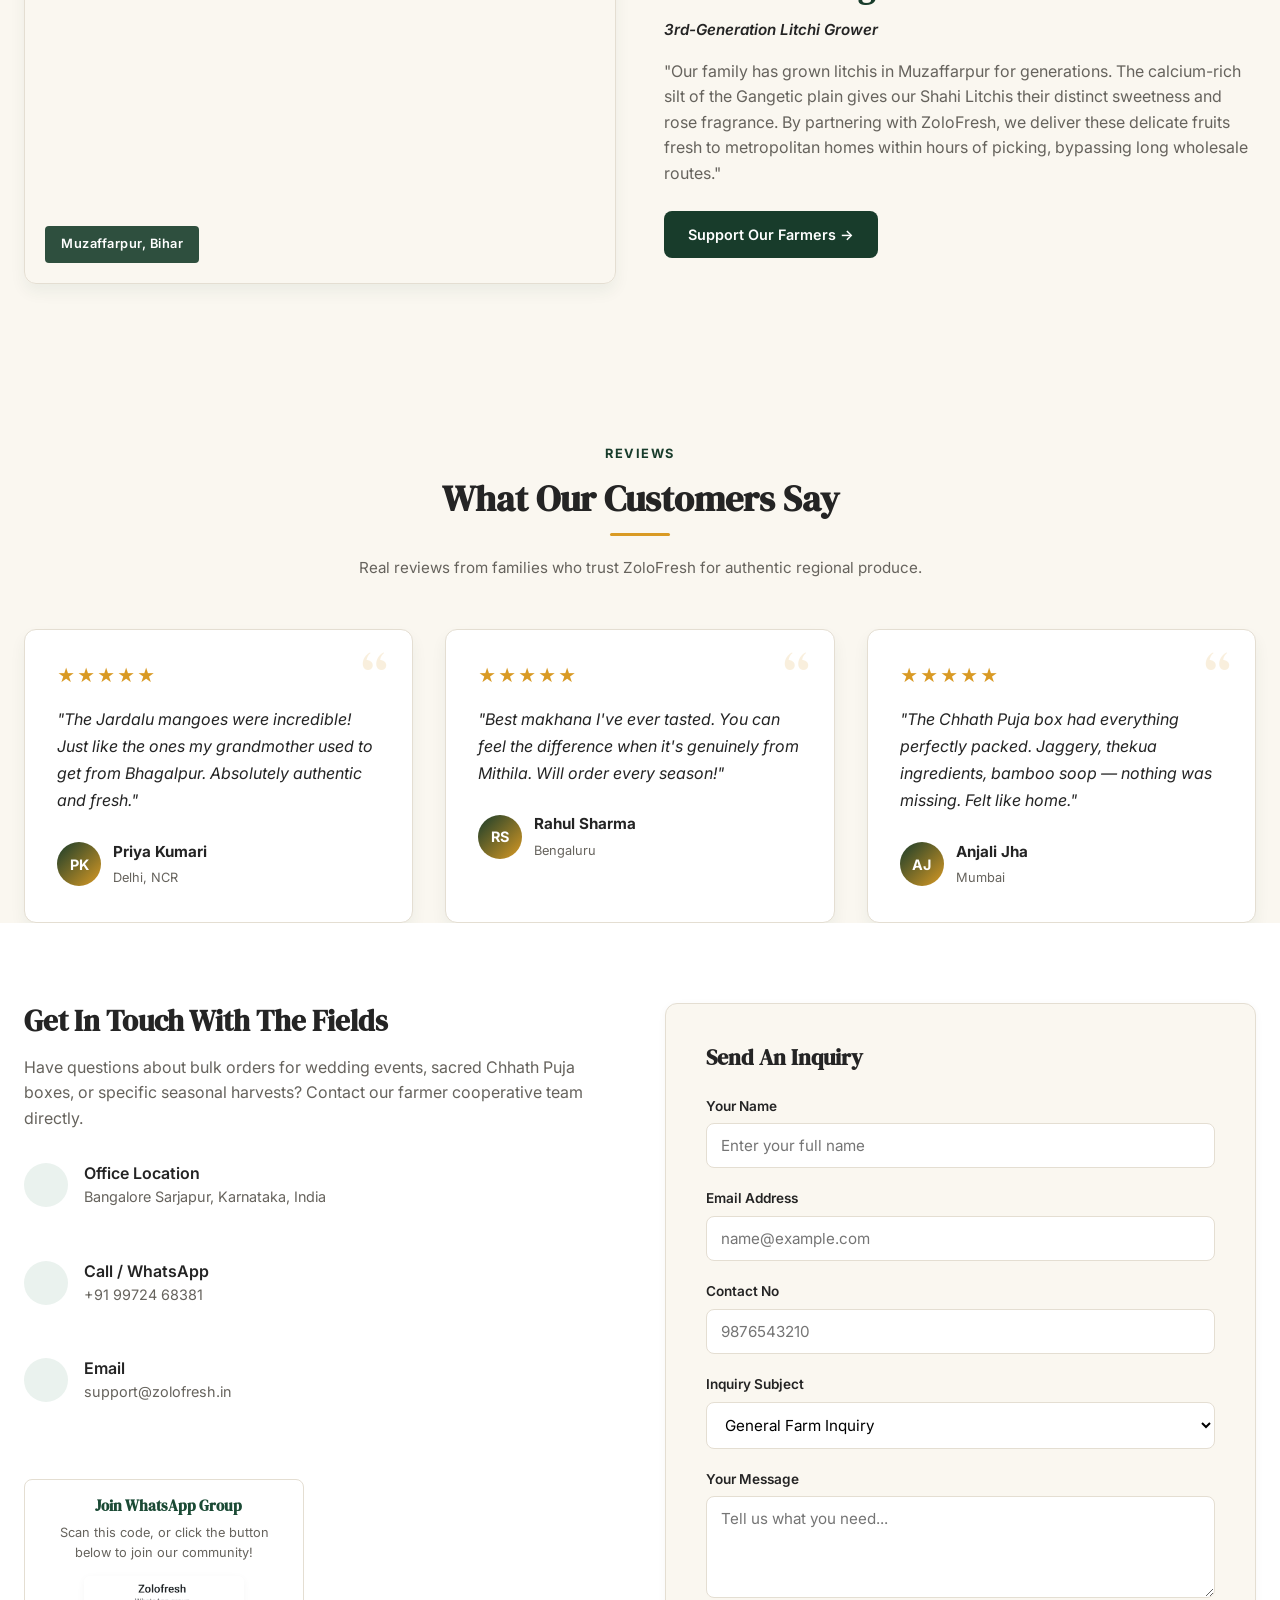
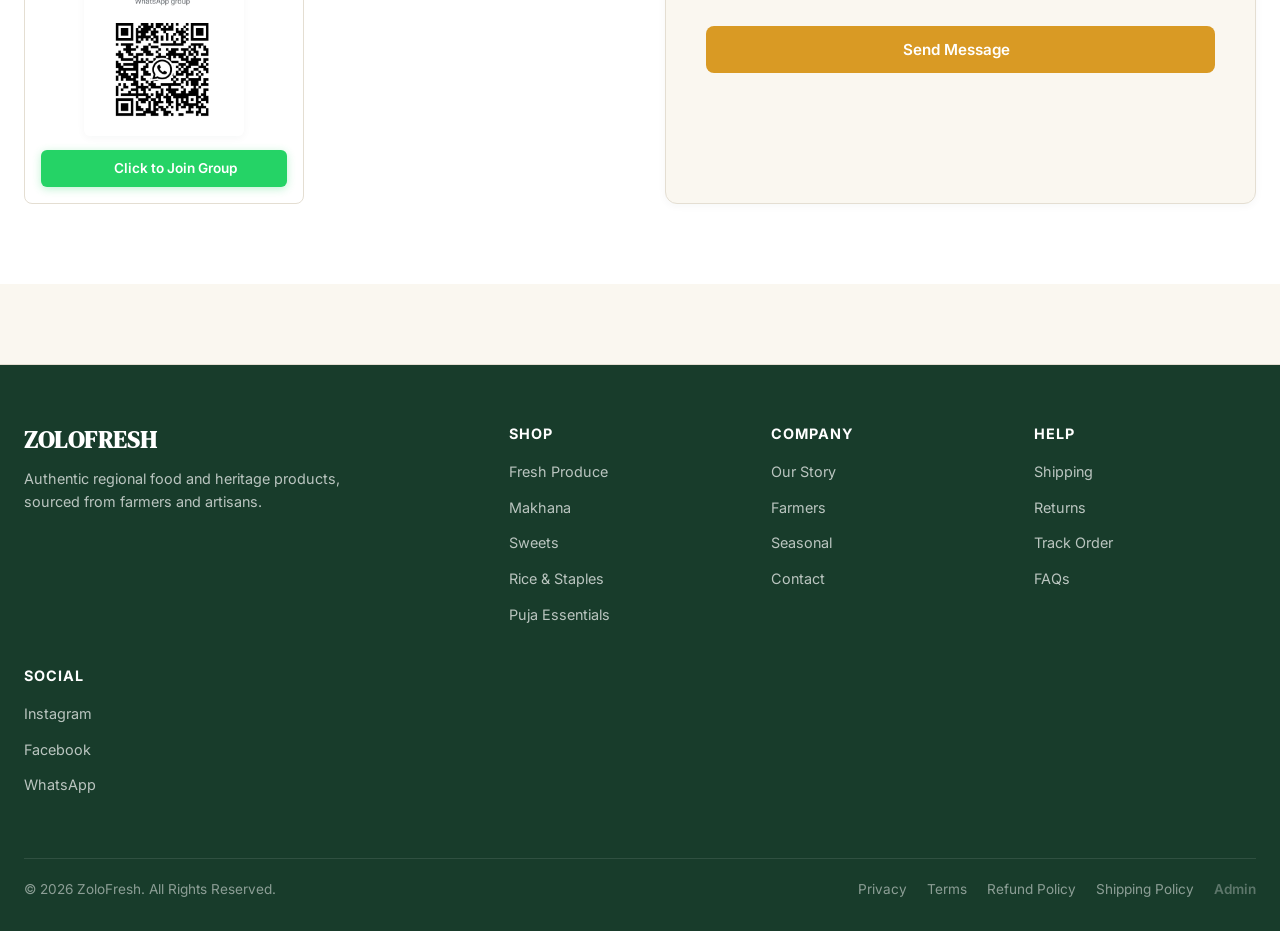
==== commit 36e8f96e: "style: rename contact form input label from Mobile Number to Contact No" ====
--- a/index.html
+++ b/index.html
@@ -726,7 +726,7 @@
                 <input type="email" class="form-control" id="contact-email" placeholder="name@example.com" required>
               </div>
               <div class="form-group">
-                <label for="contact-phone">Mobile Number</label>
+                <label for="contact-phone">Contact No</label>
                 <input type="tel" class="form-control" id="contact-phone" placeholder="9876543210" required>
               </div>
               <div class="form-group">
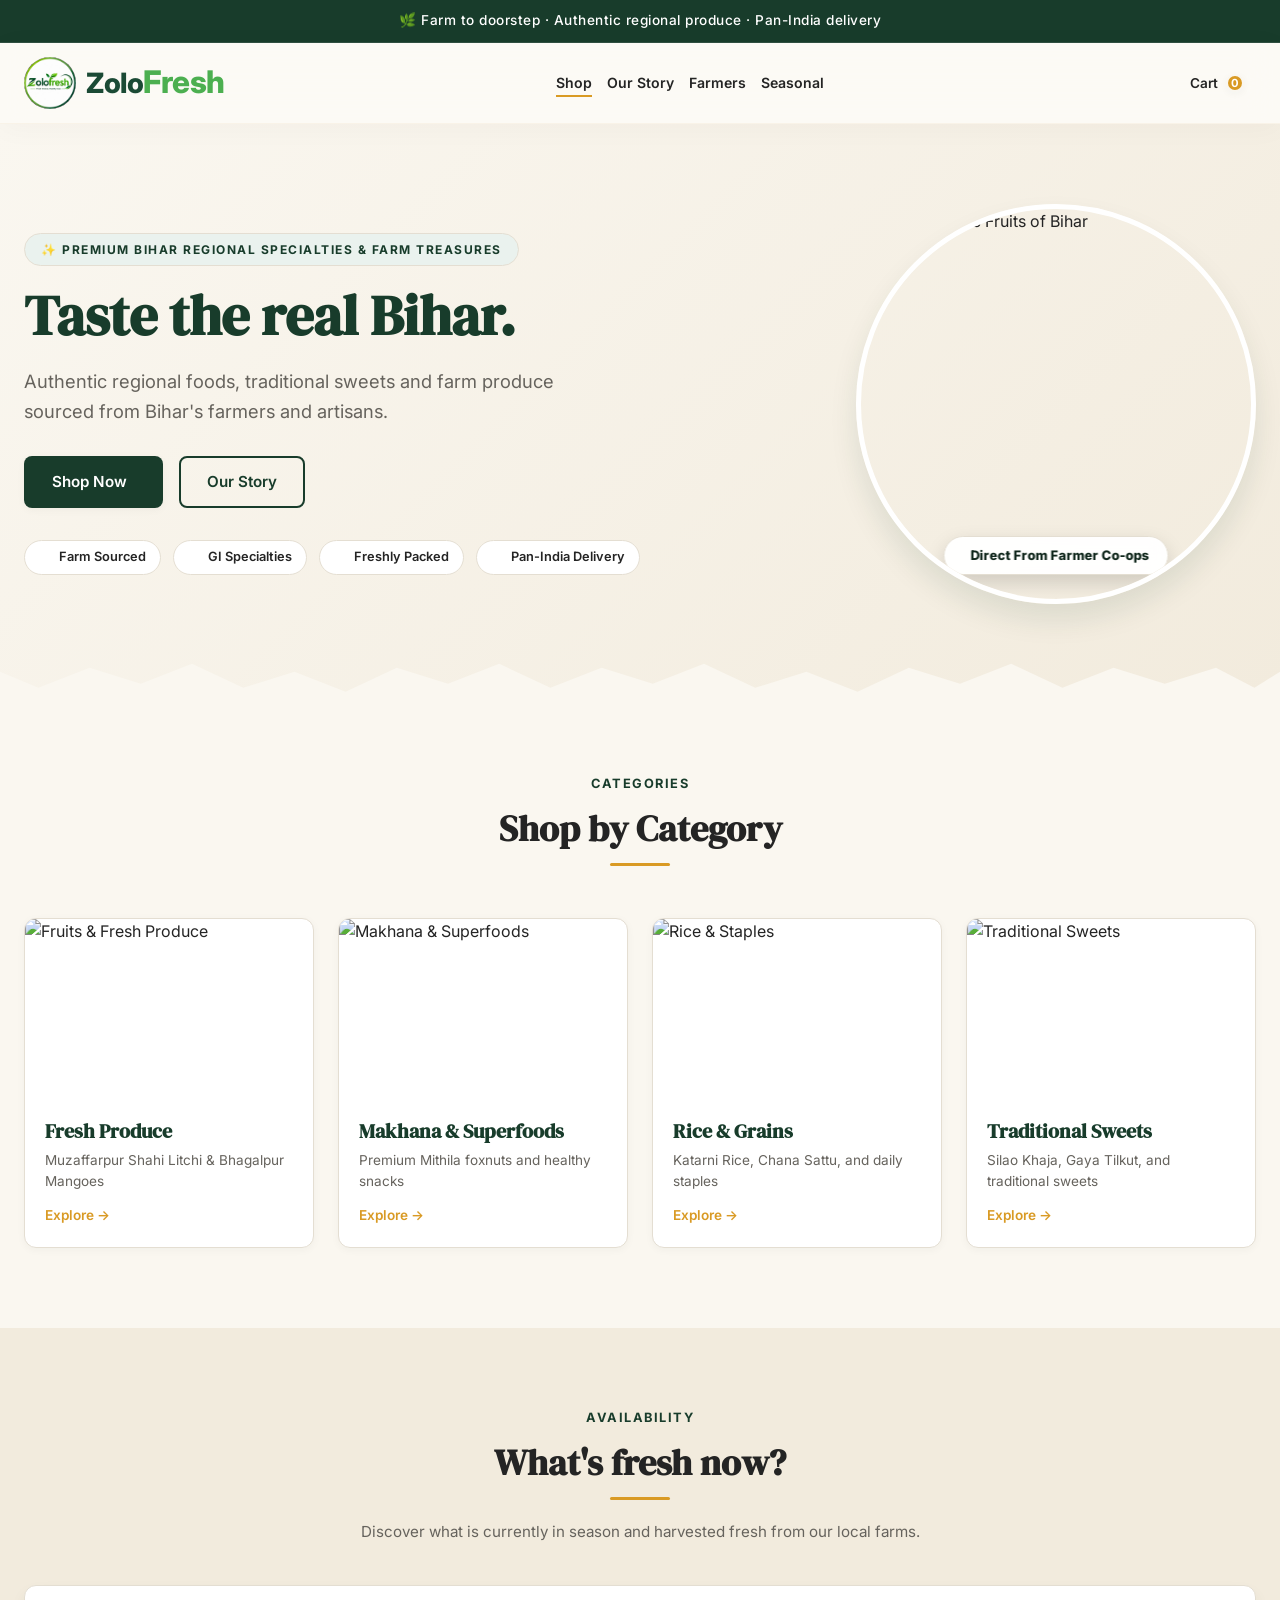
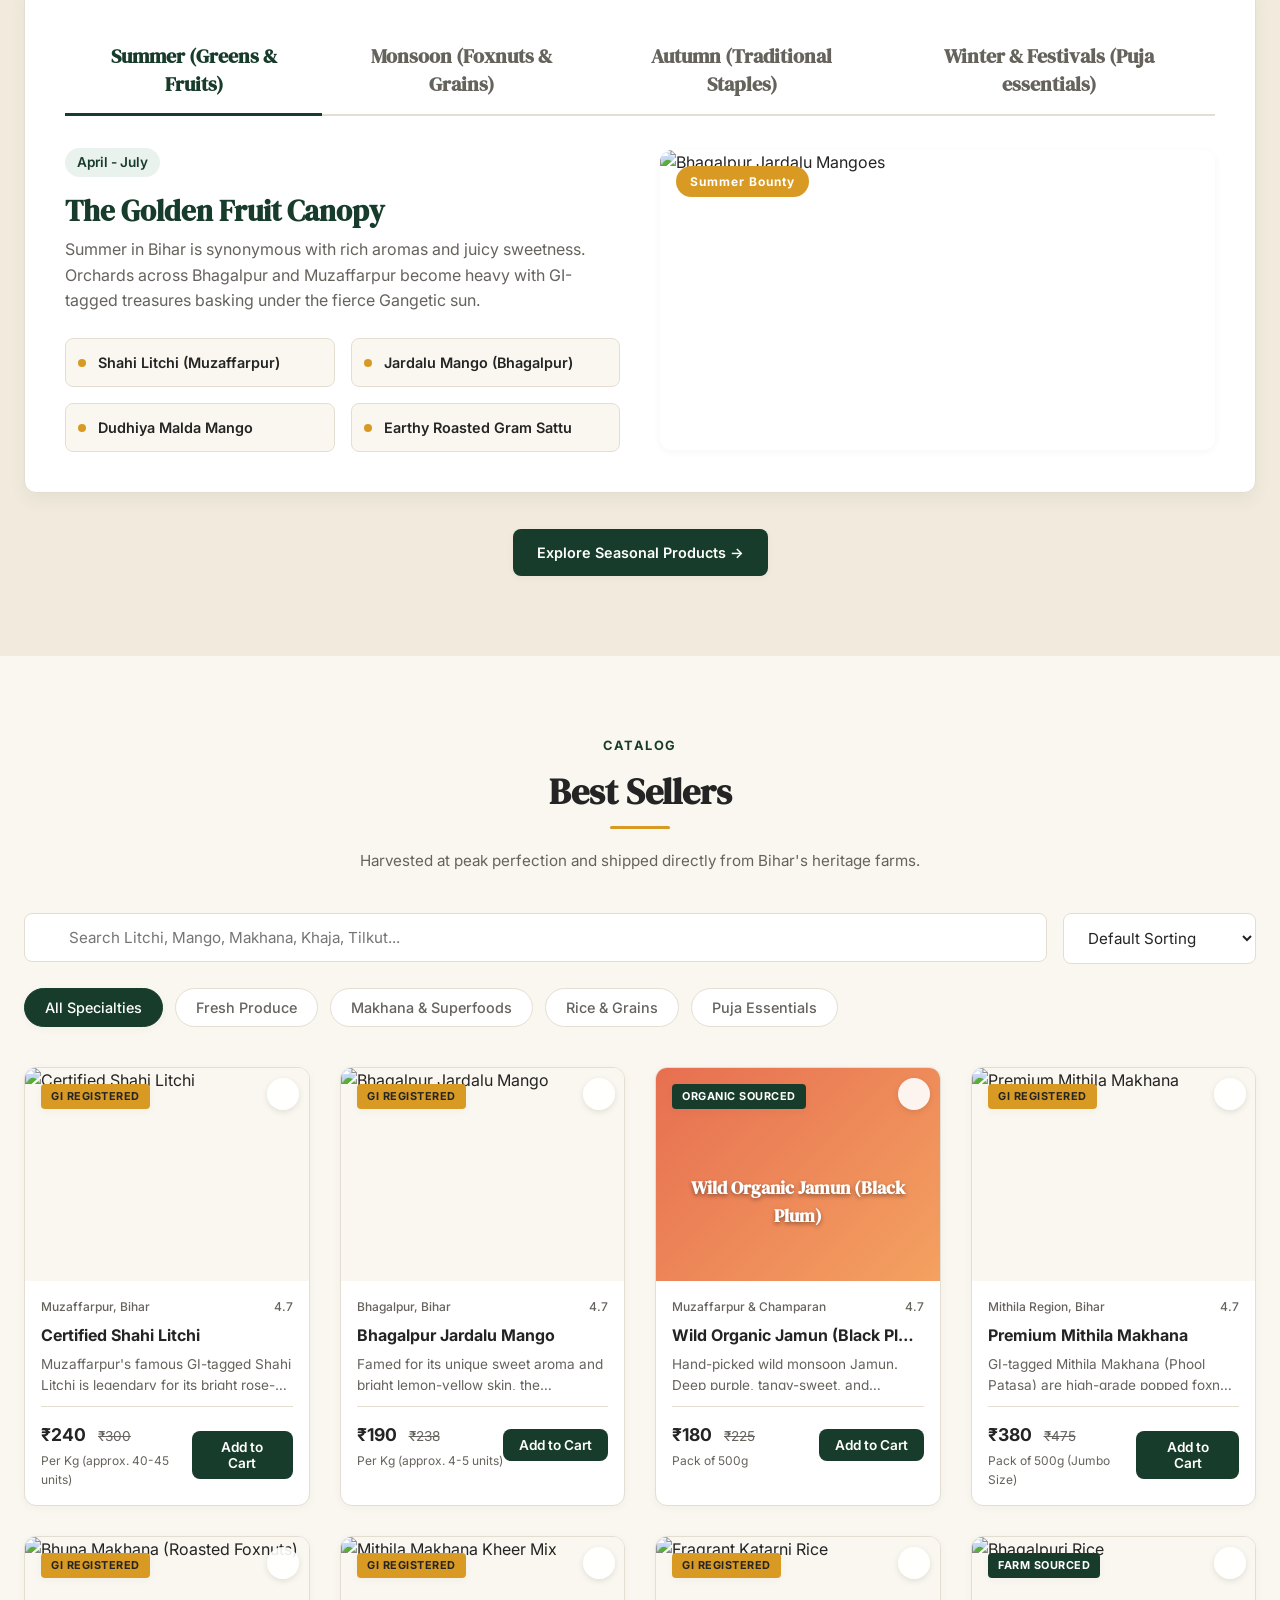
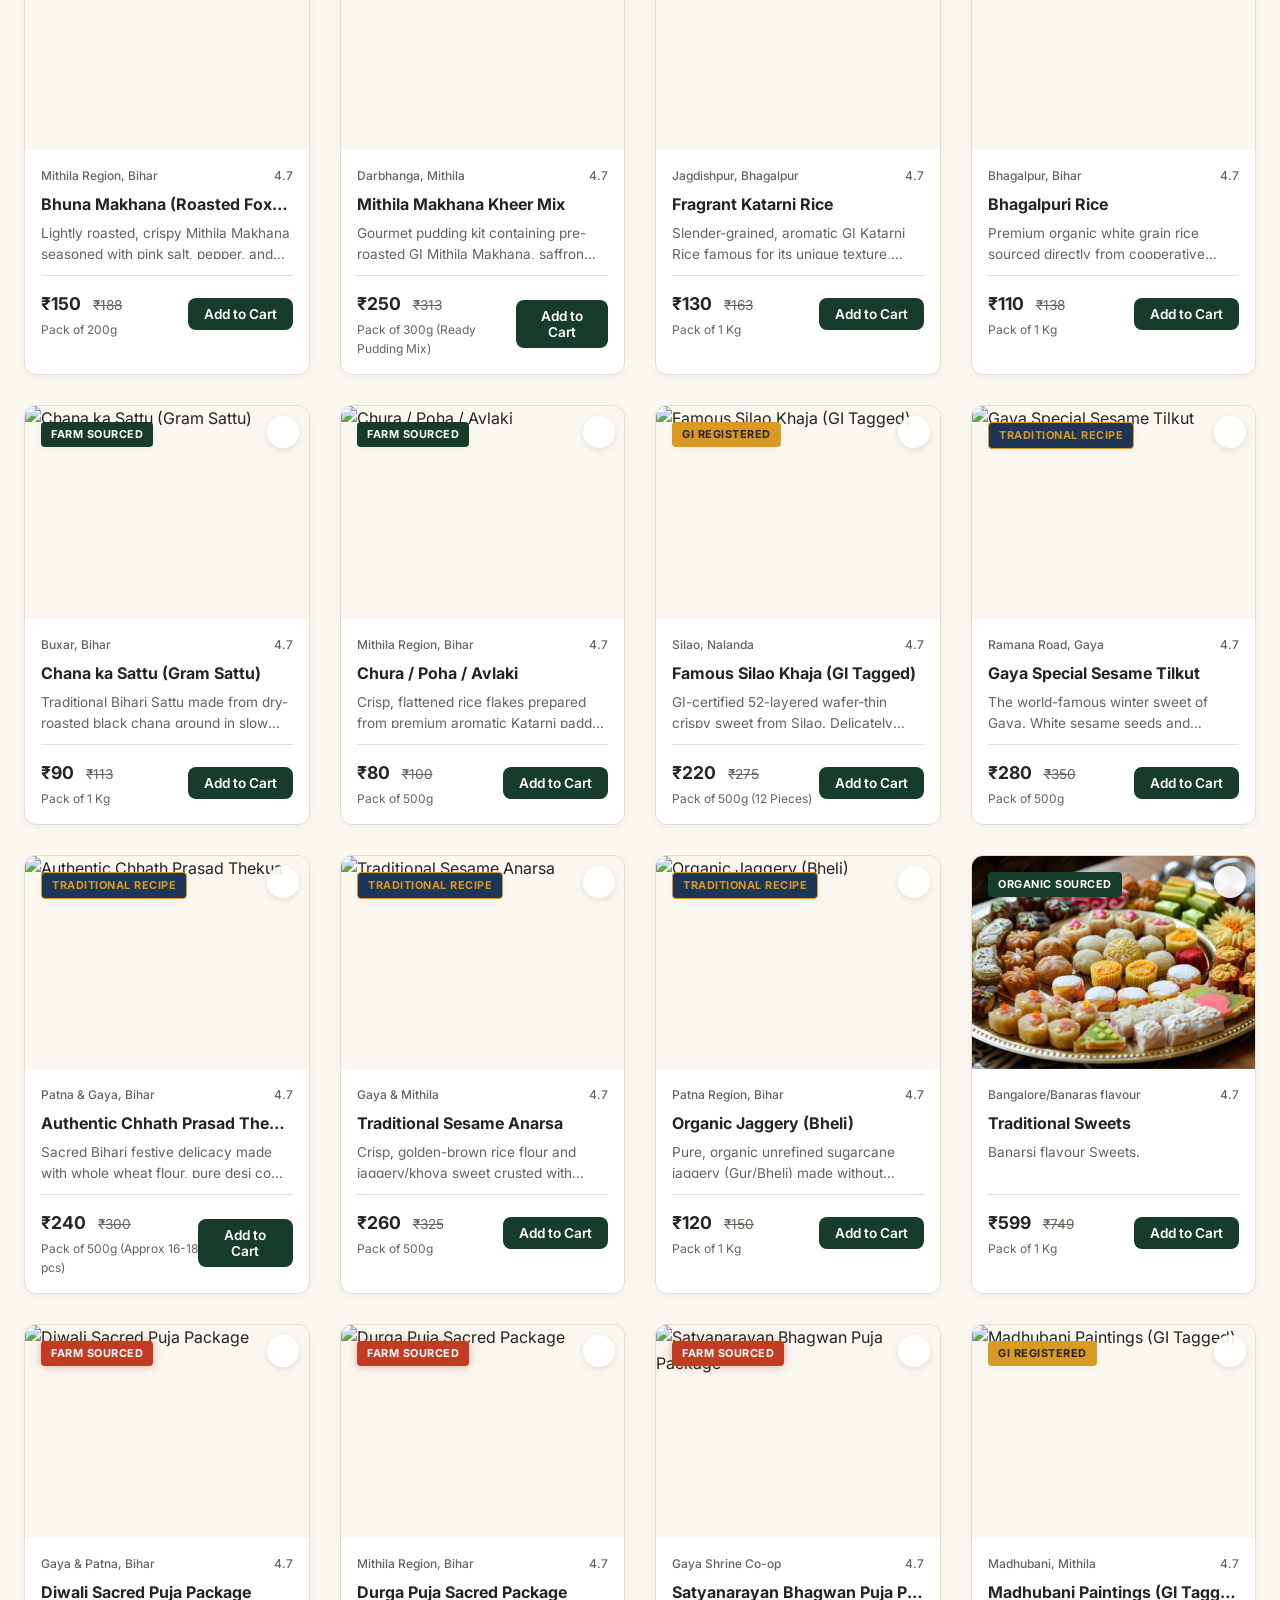
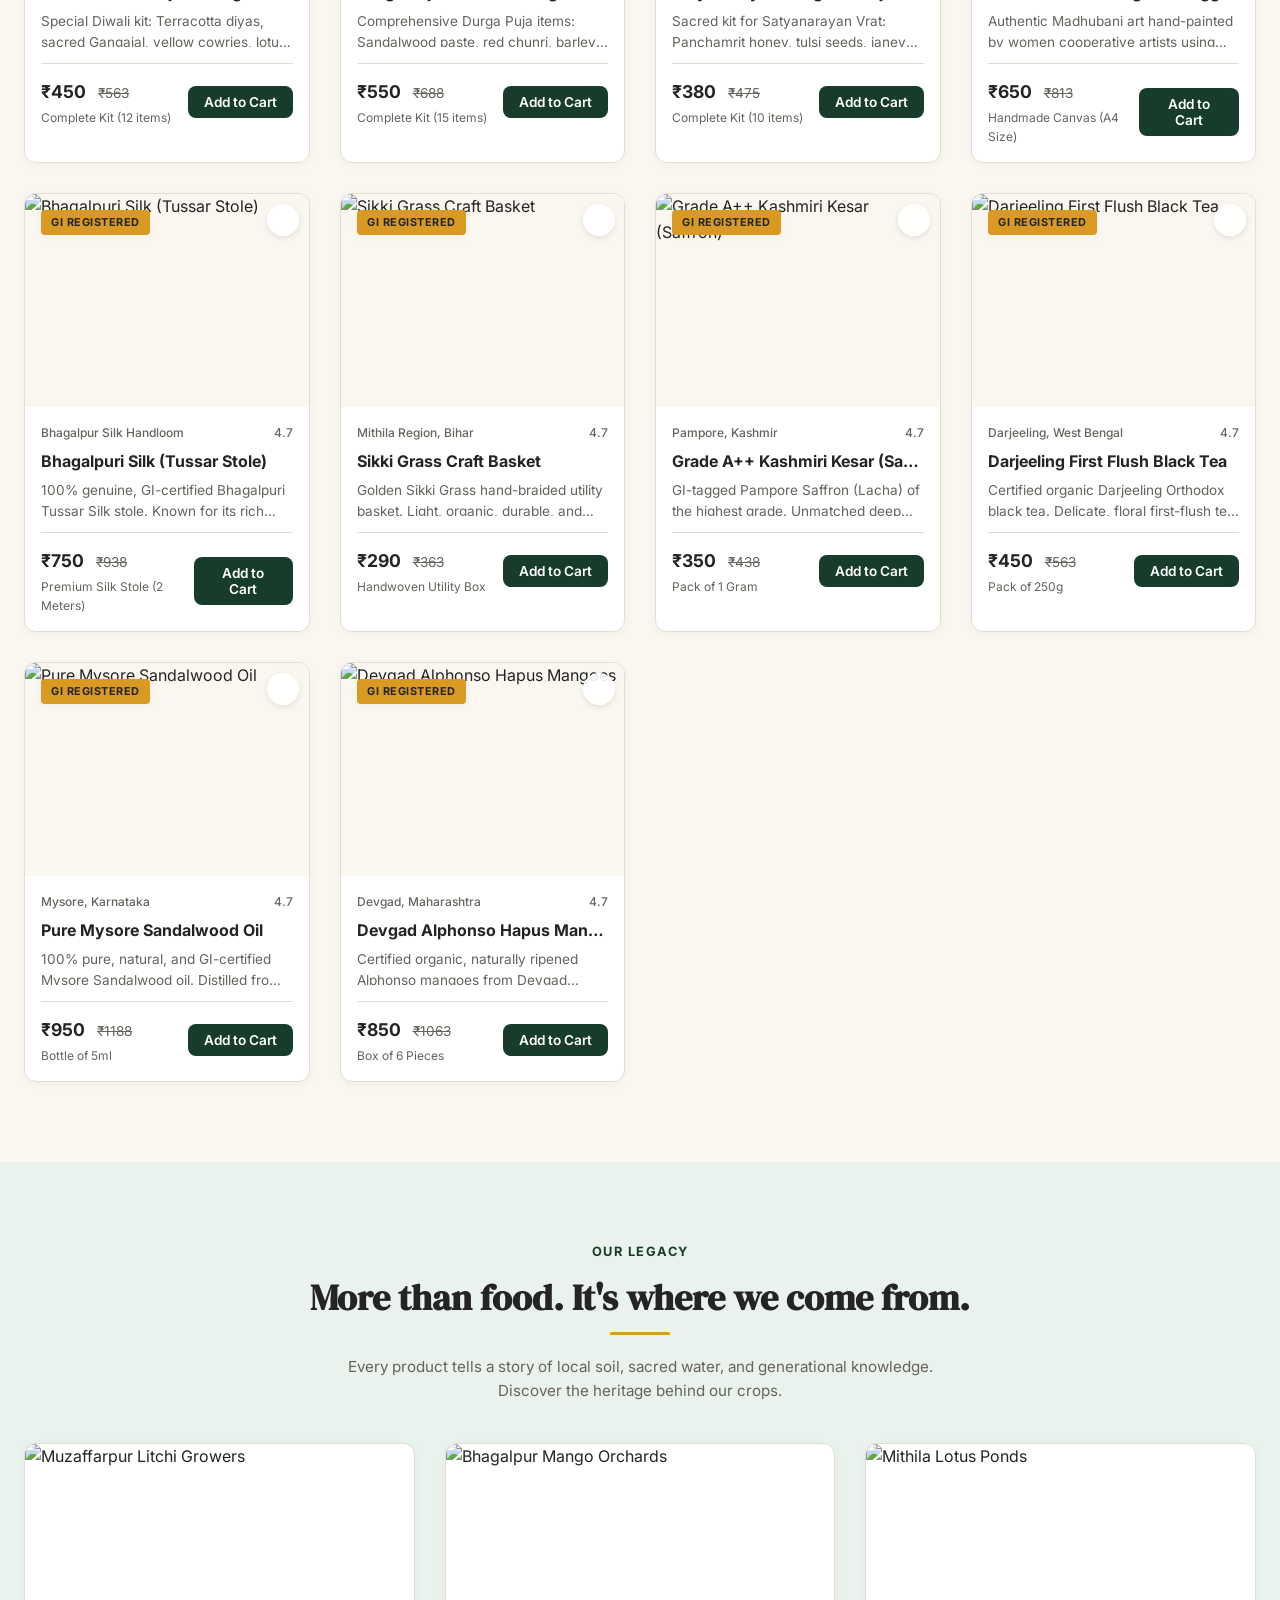
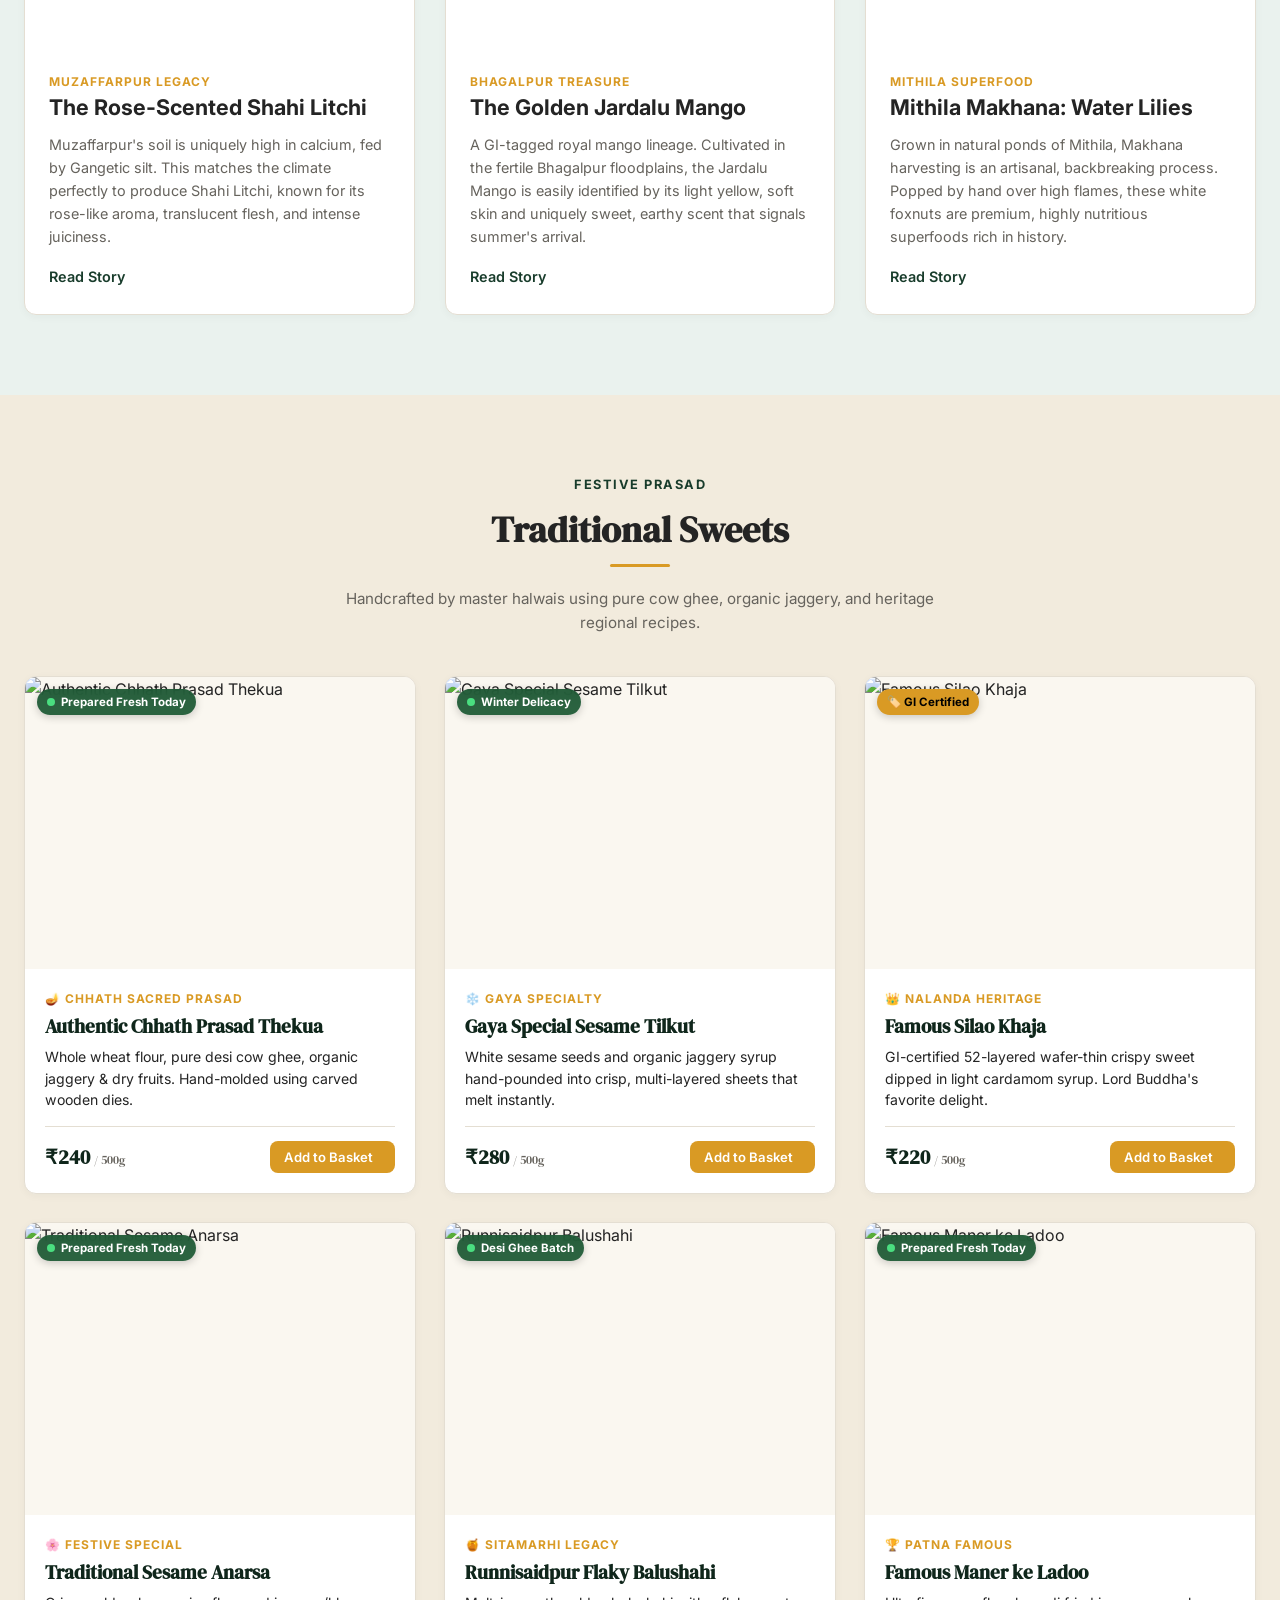
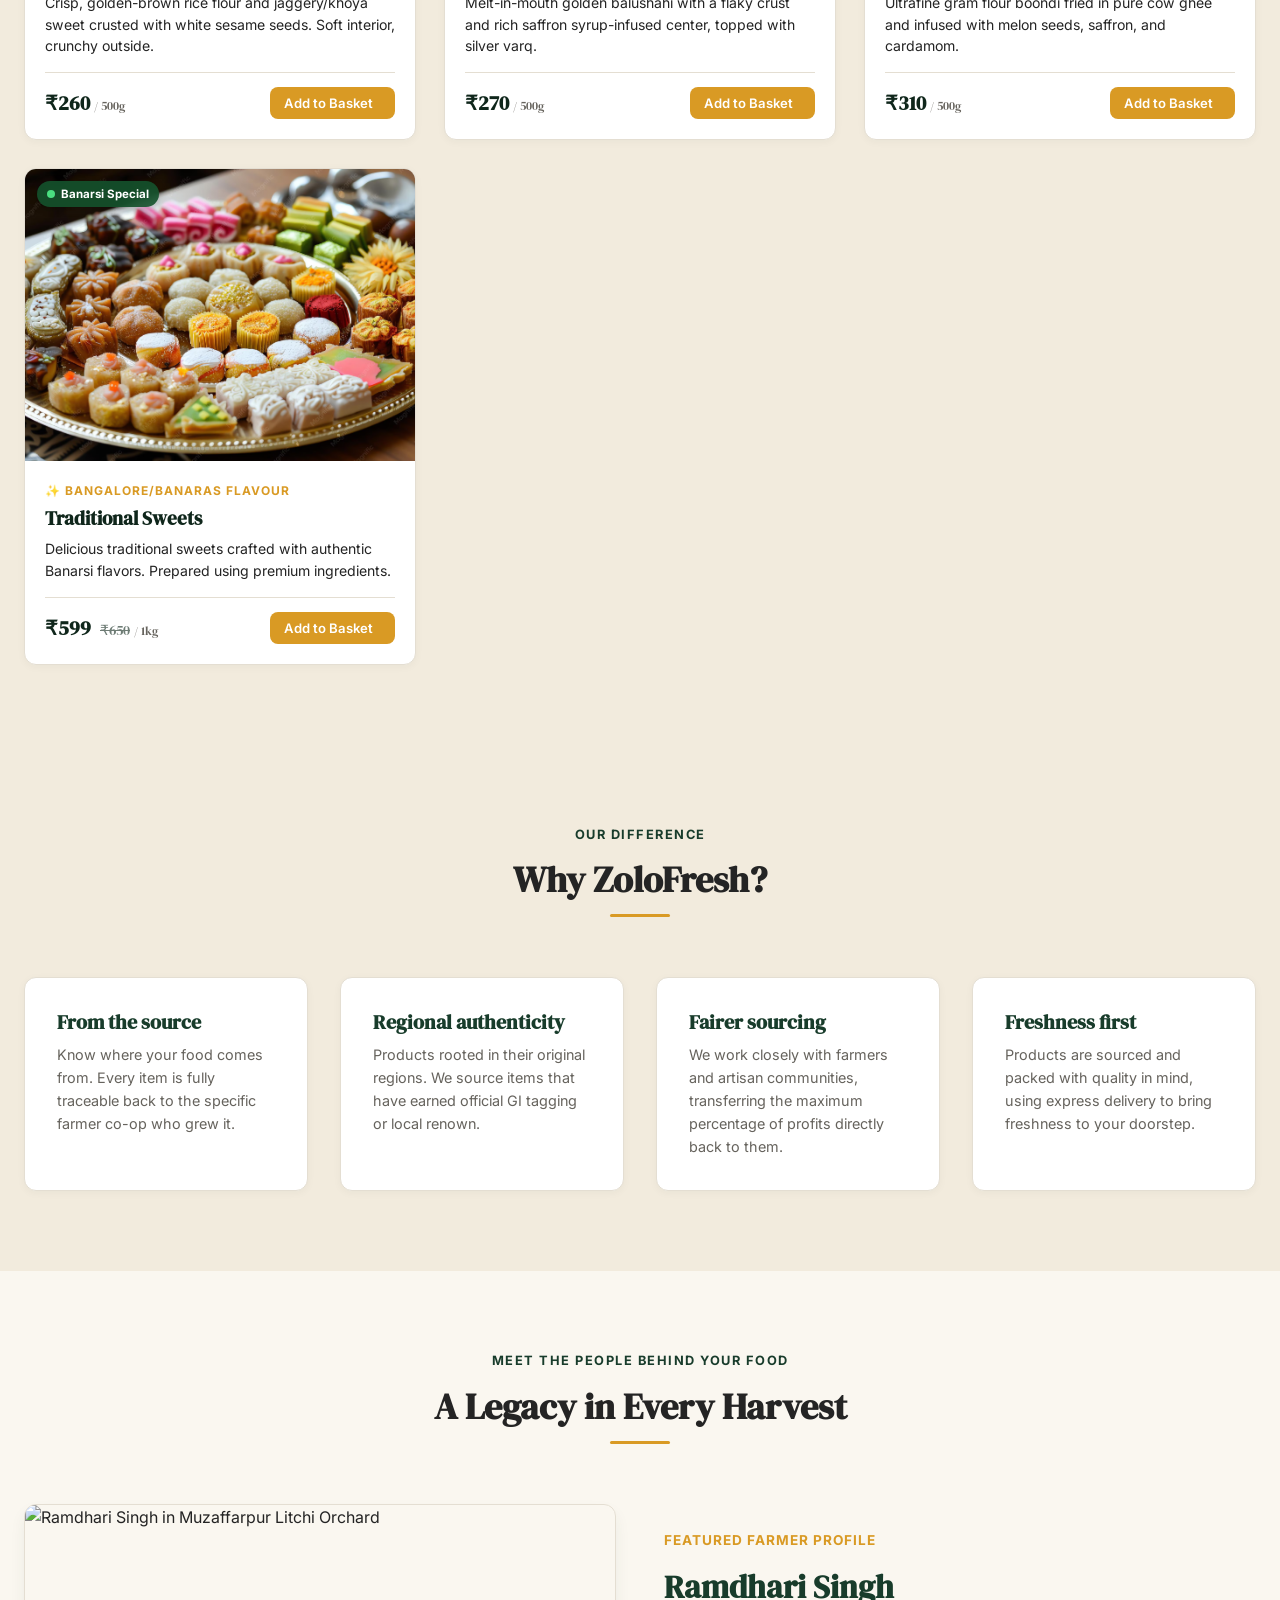
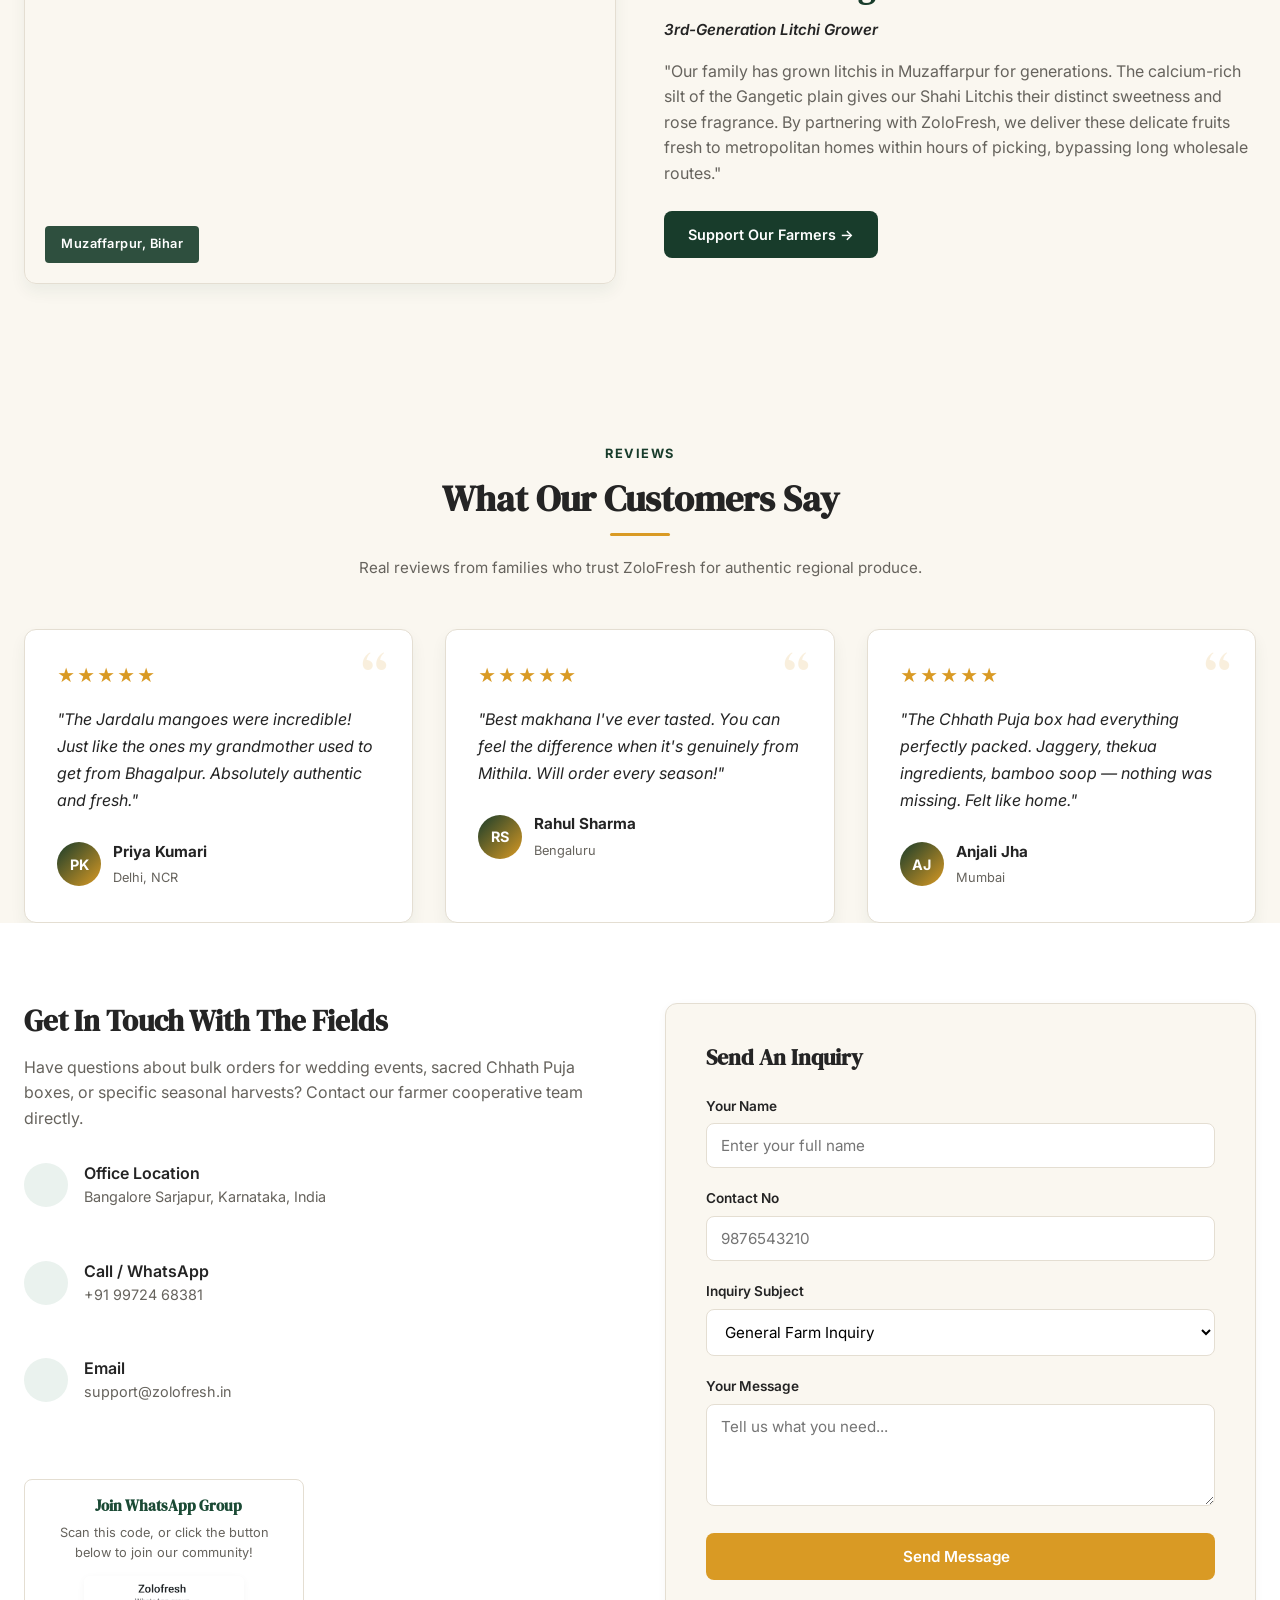
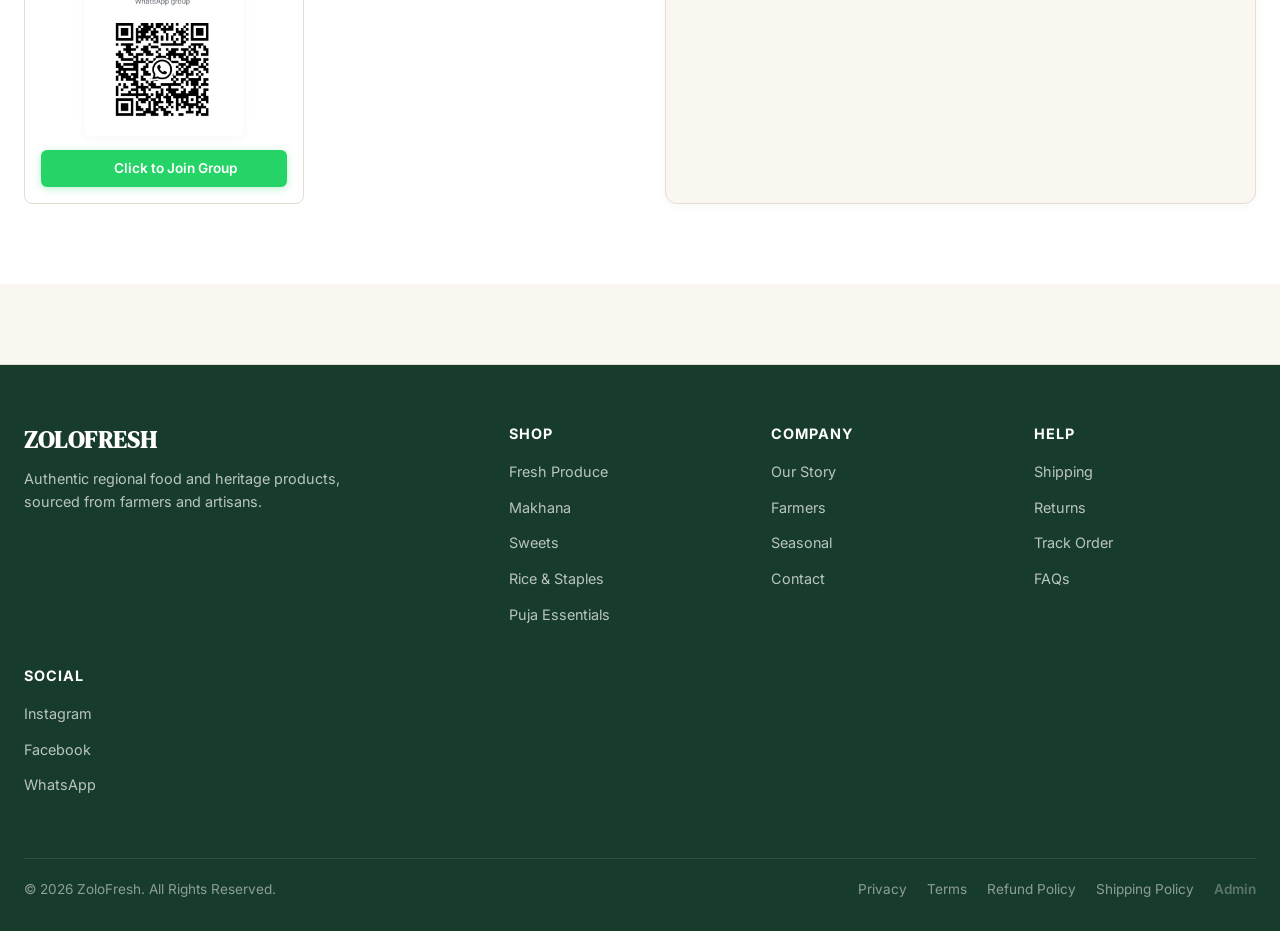
==== commit 670a6f3d: "feat: replace Email Address field with Contact No in contact inquiry form" ====
--- a/index.html
+++ b/index.html
@@ -722,10 +722,6 @@
                 <input type="text" class="form-control" id="contact-name" placeholder="Enter your full name" required>
               </div>
               <div class="form-group">
-                <label for="contact-email">Email Address</label>
-                <input type="email" class="form-control" id="contact-email" placeholder="name@example.com" required>
-              </div>
-              <div class="form-group">
                 <label for="contact-phone">Contact No</label>
                 <input type="tel" class="form-control" id="contact-phone" placeholder="9876543210" required>
               </div>
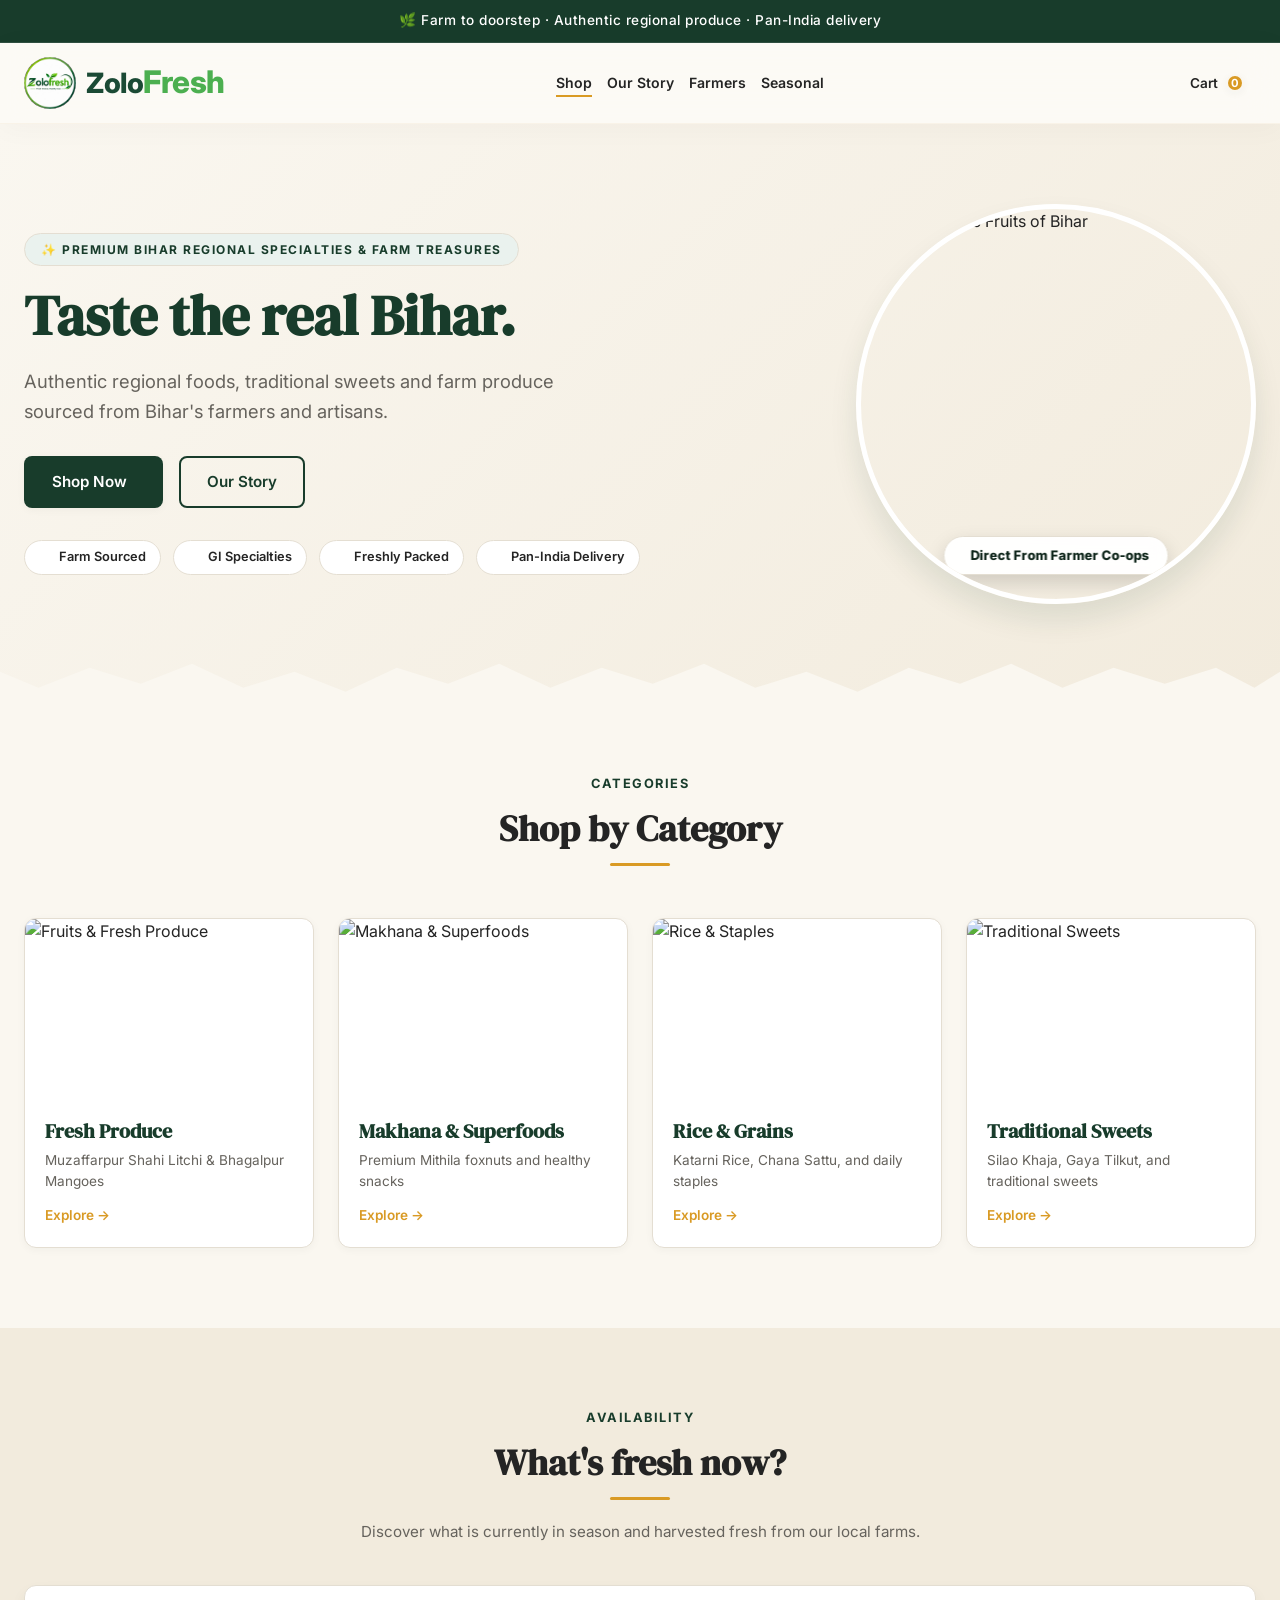
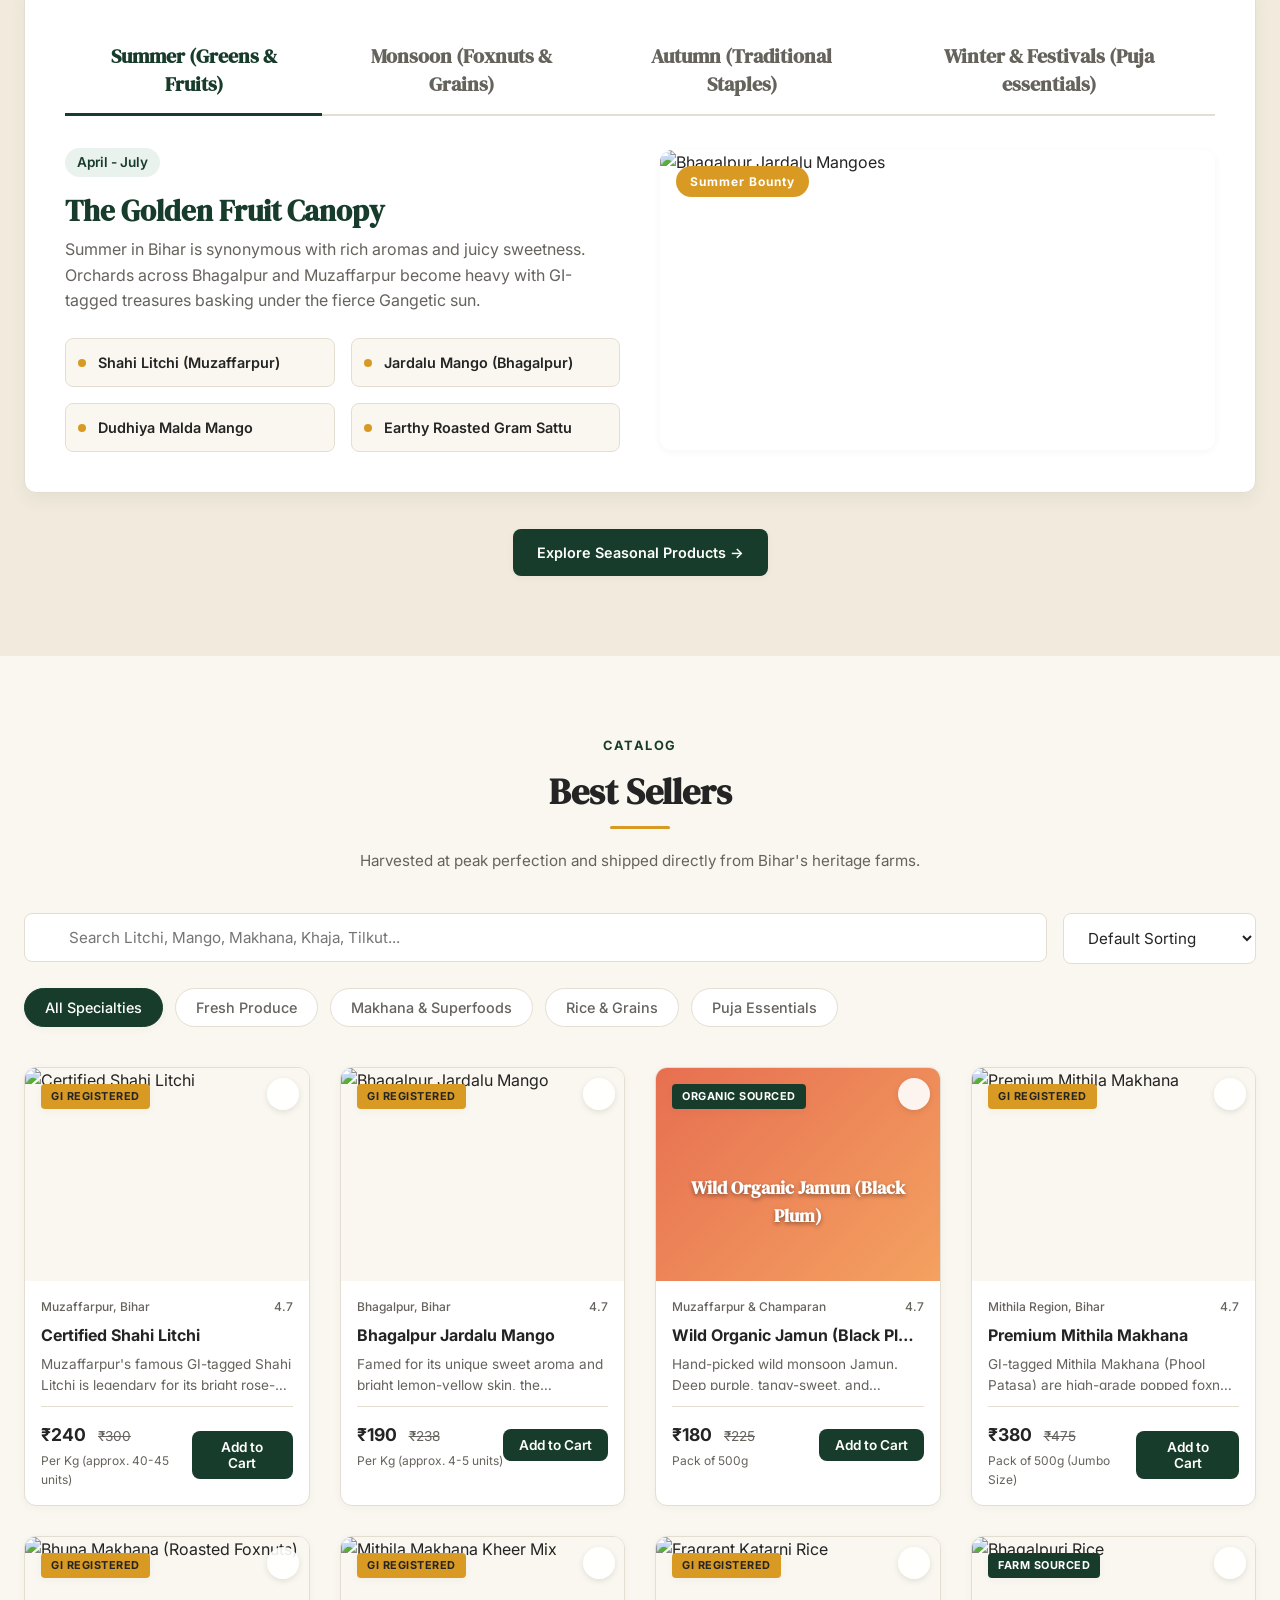
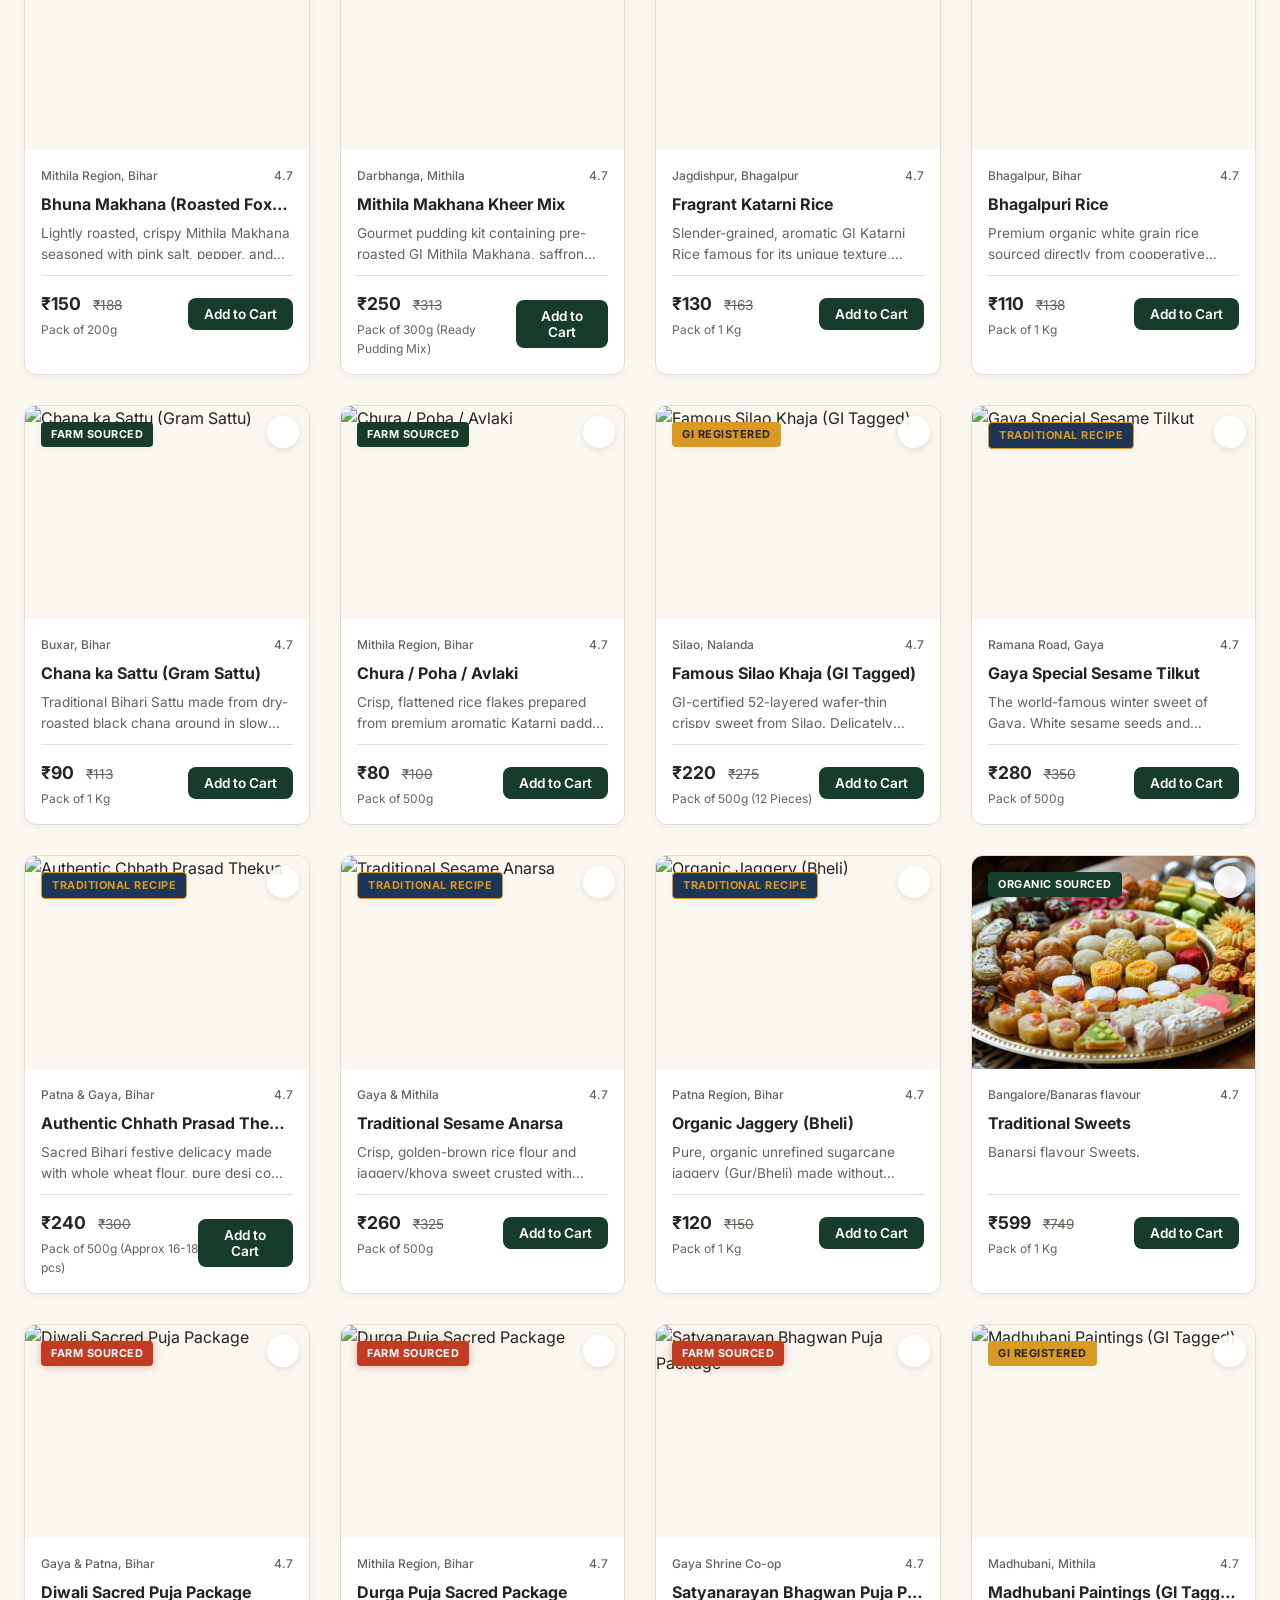
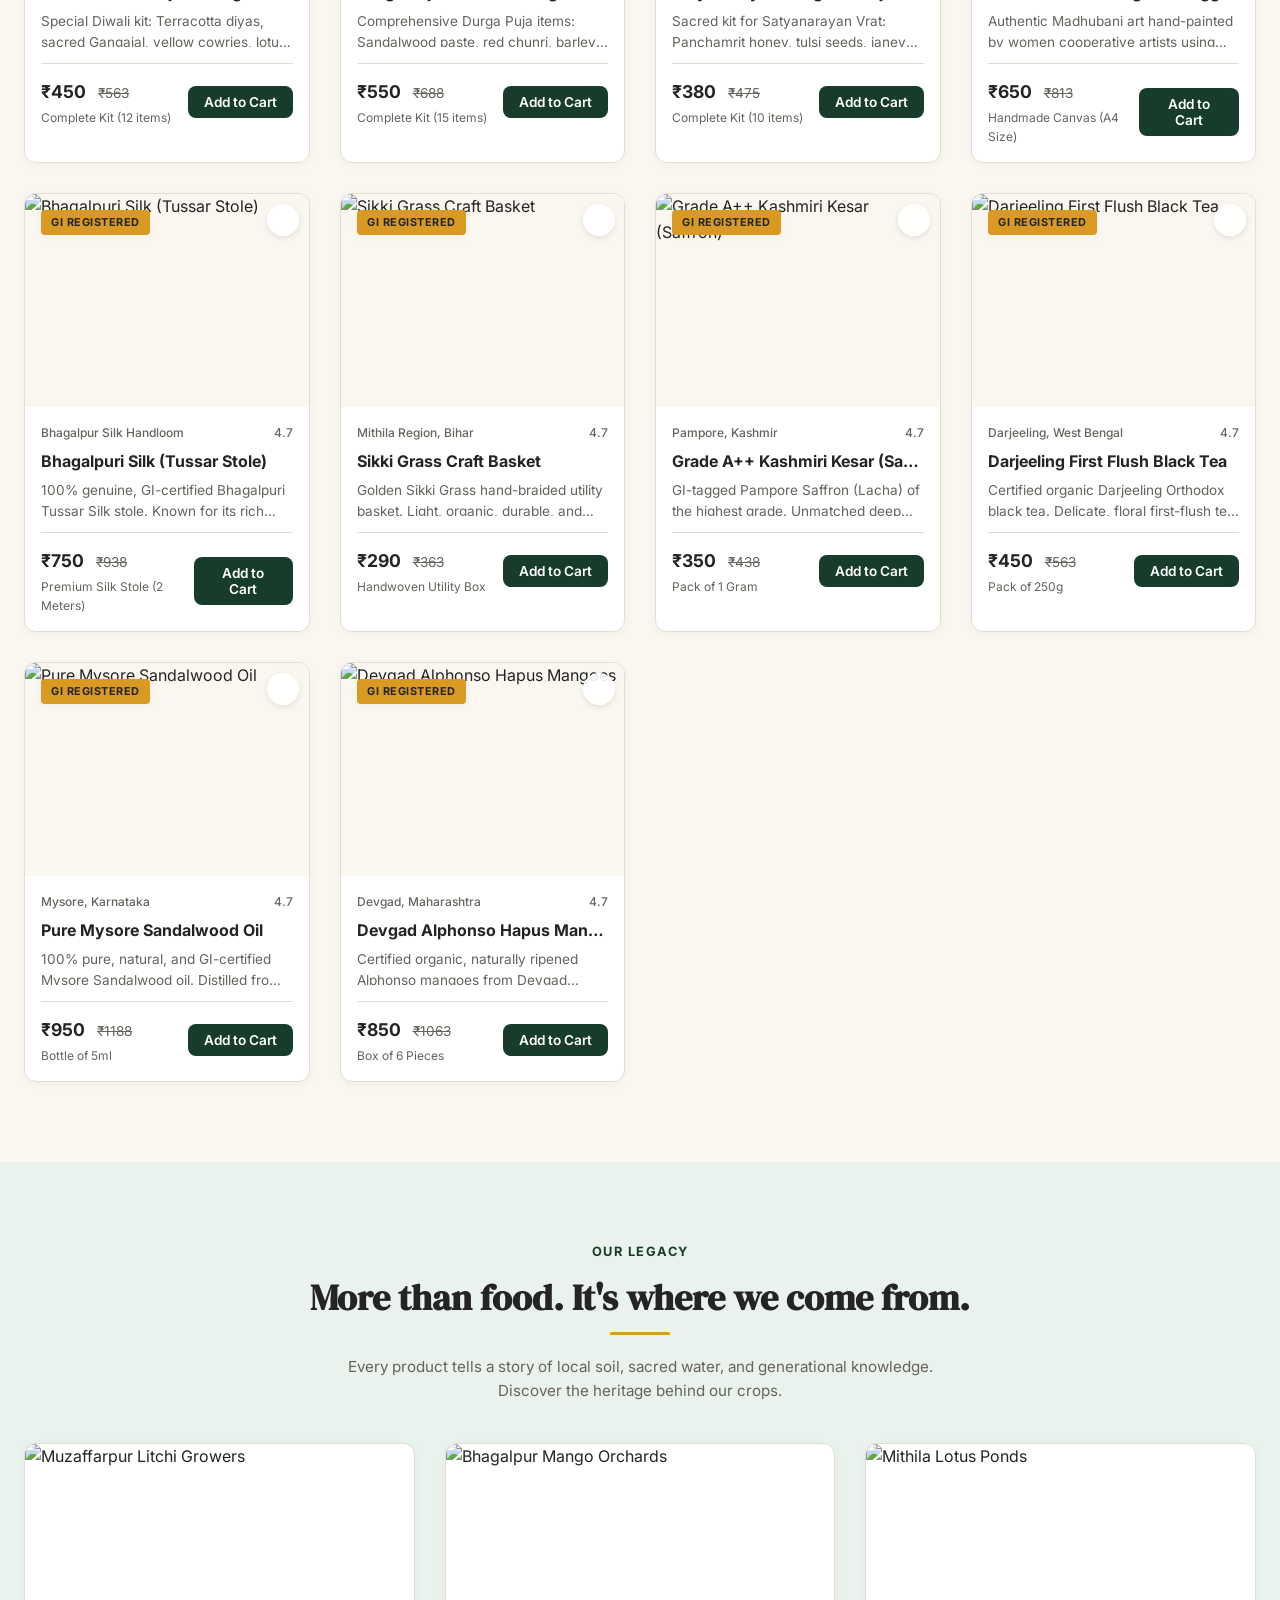
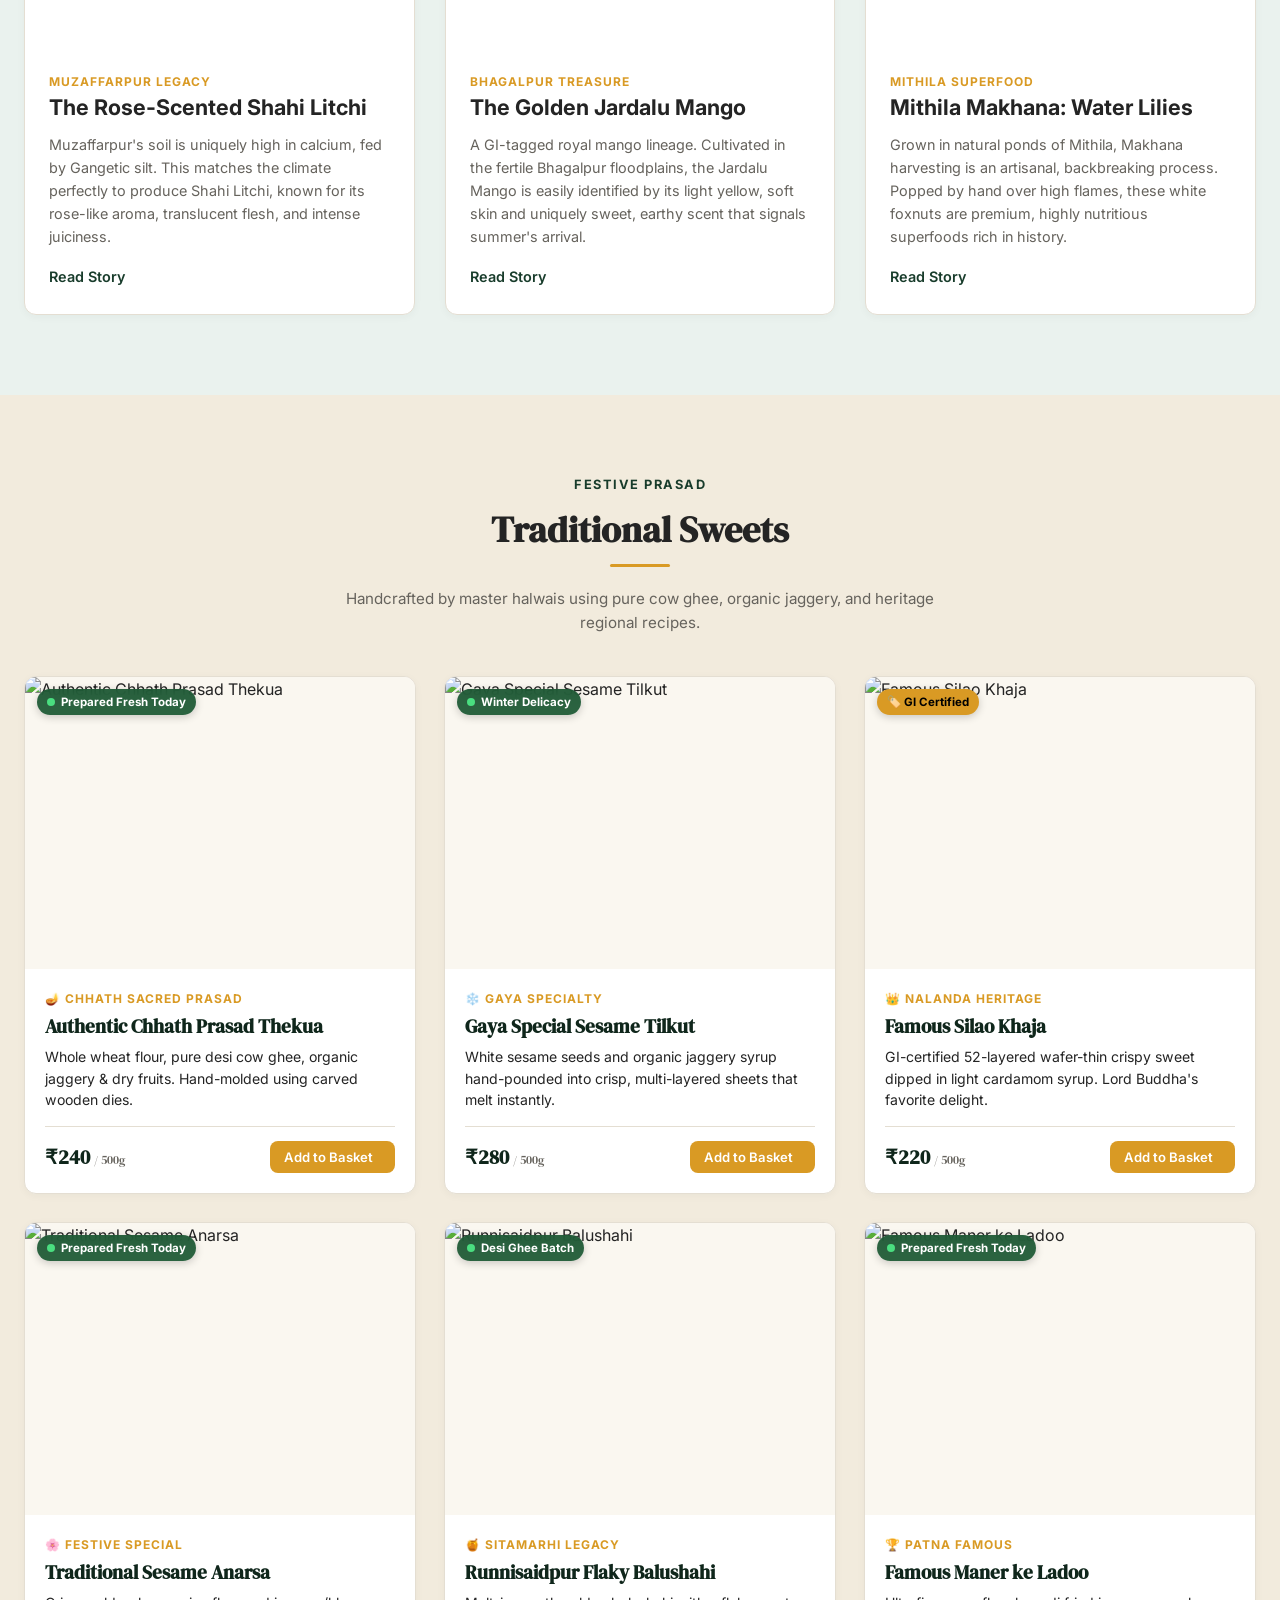
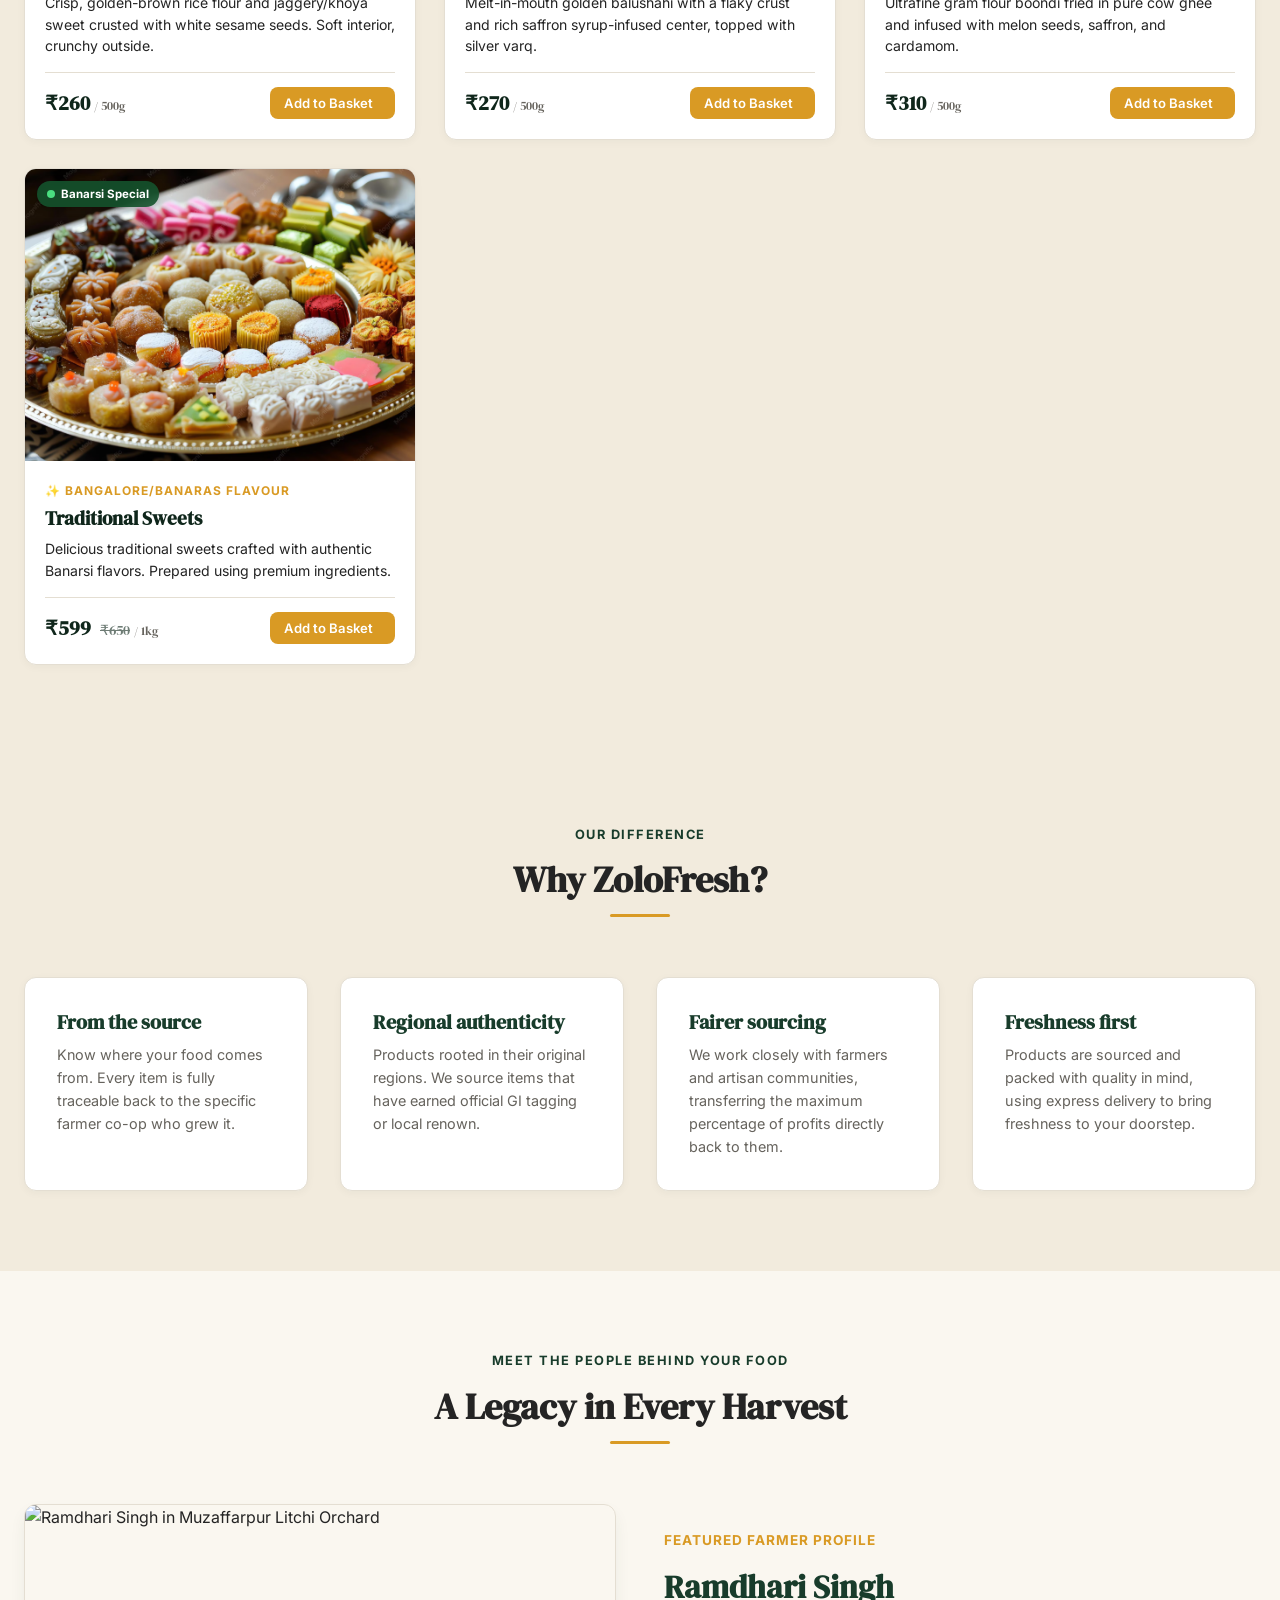
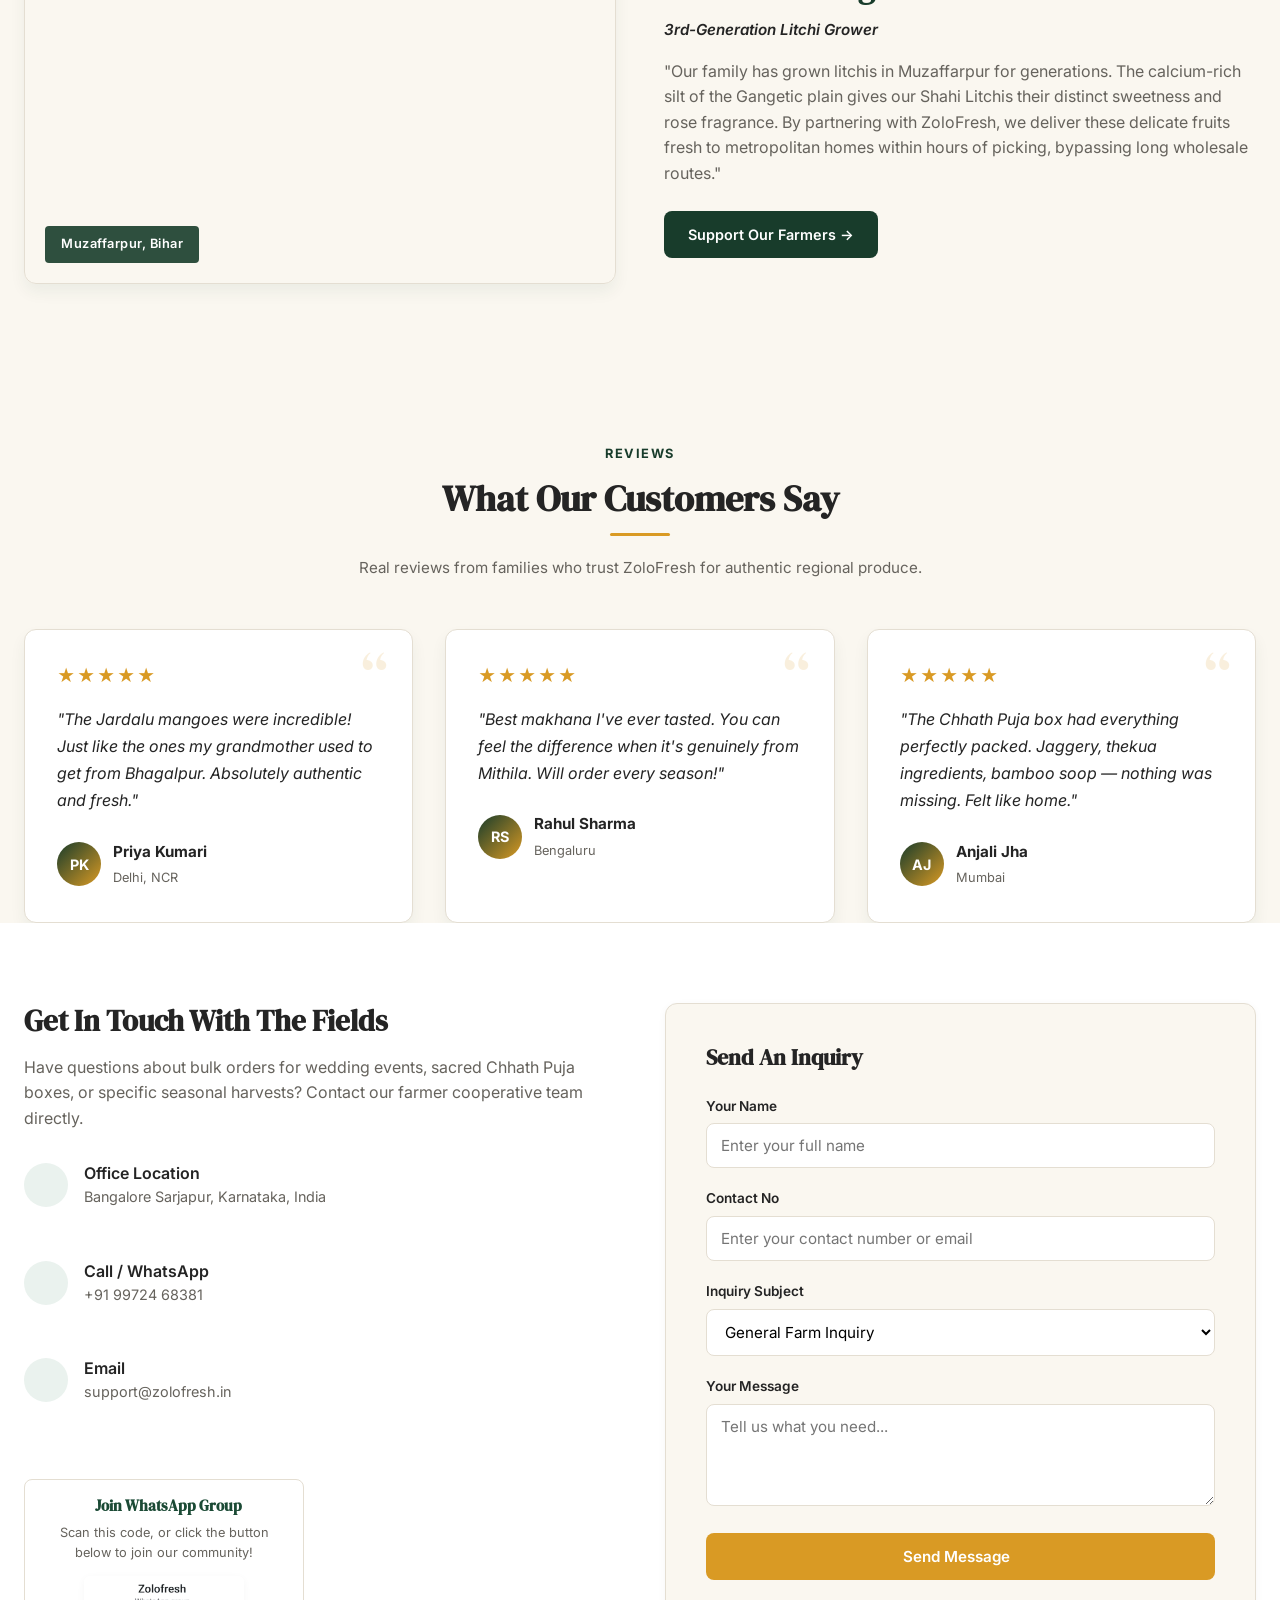
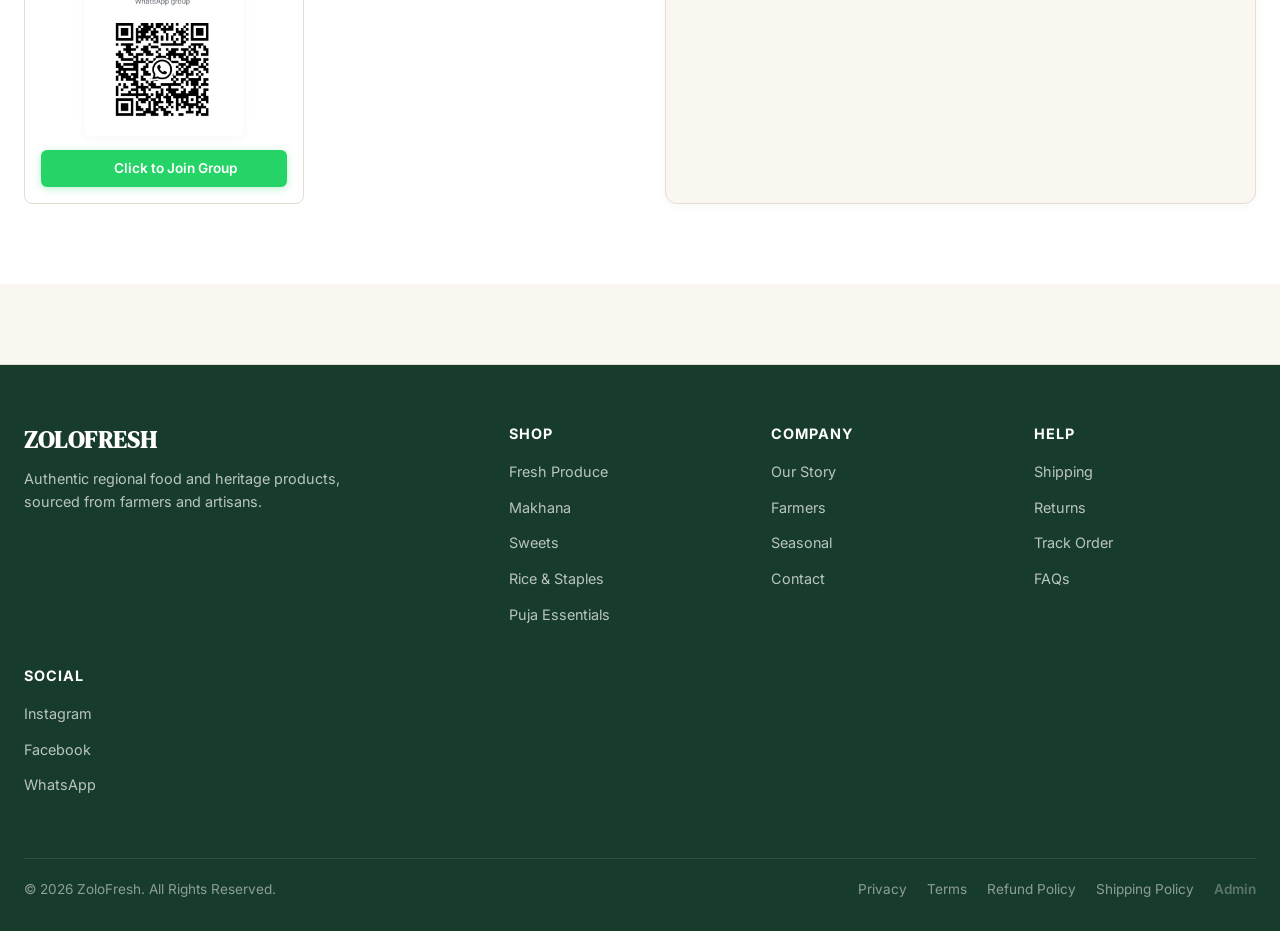
==== commit 1346e8ab: "feat: replace original Email Address field definition with Contact No" ====
--- a/index.html
+++ b/index.html
@@ -722,8 +722,8 @@
                 <input type="text" class="form-control" id="contact-name" placeholder="Enter your full name" required>
               </div>
               <div class="form-group">
-                <label for="contact-phone">Contact No</label>
-                <input type="tel" class="form-control" id="contact-phone" placeholder="9876543210" required>
+                <label for="contact-email">Contact No</label>
+                <input type="text" class="form-control" id="contact-email" placeholder="Enter your contact number or email" required>
               </div>
               <div class="form-group">
                 <label for="contact-subject">Inquiry Subject</label>
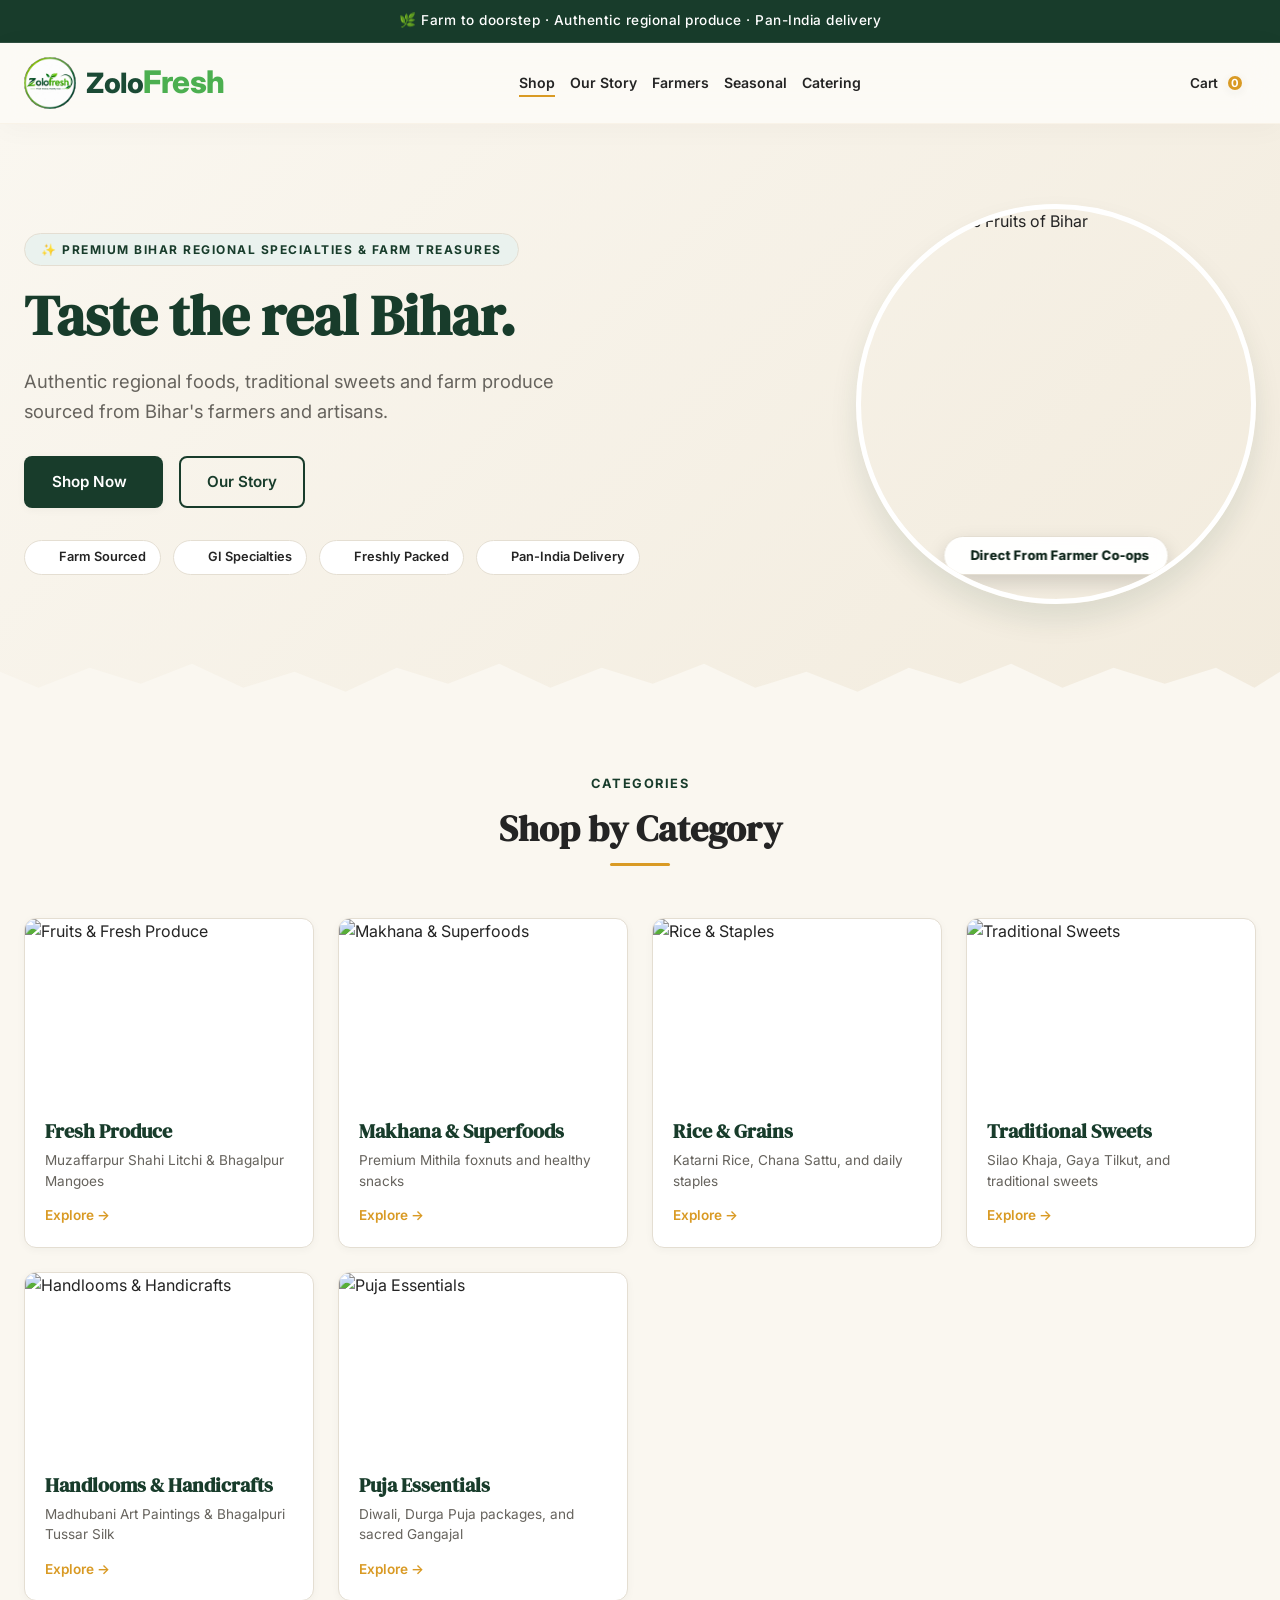
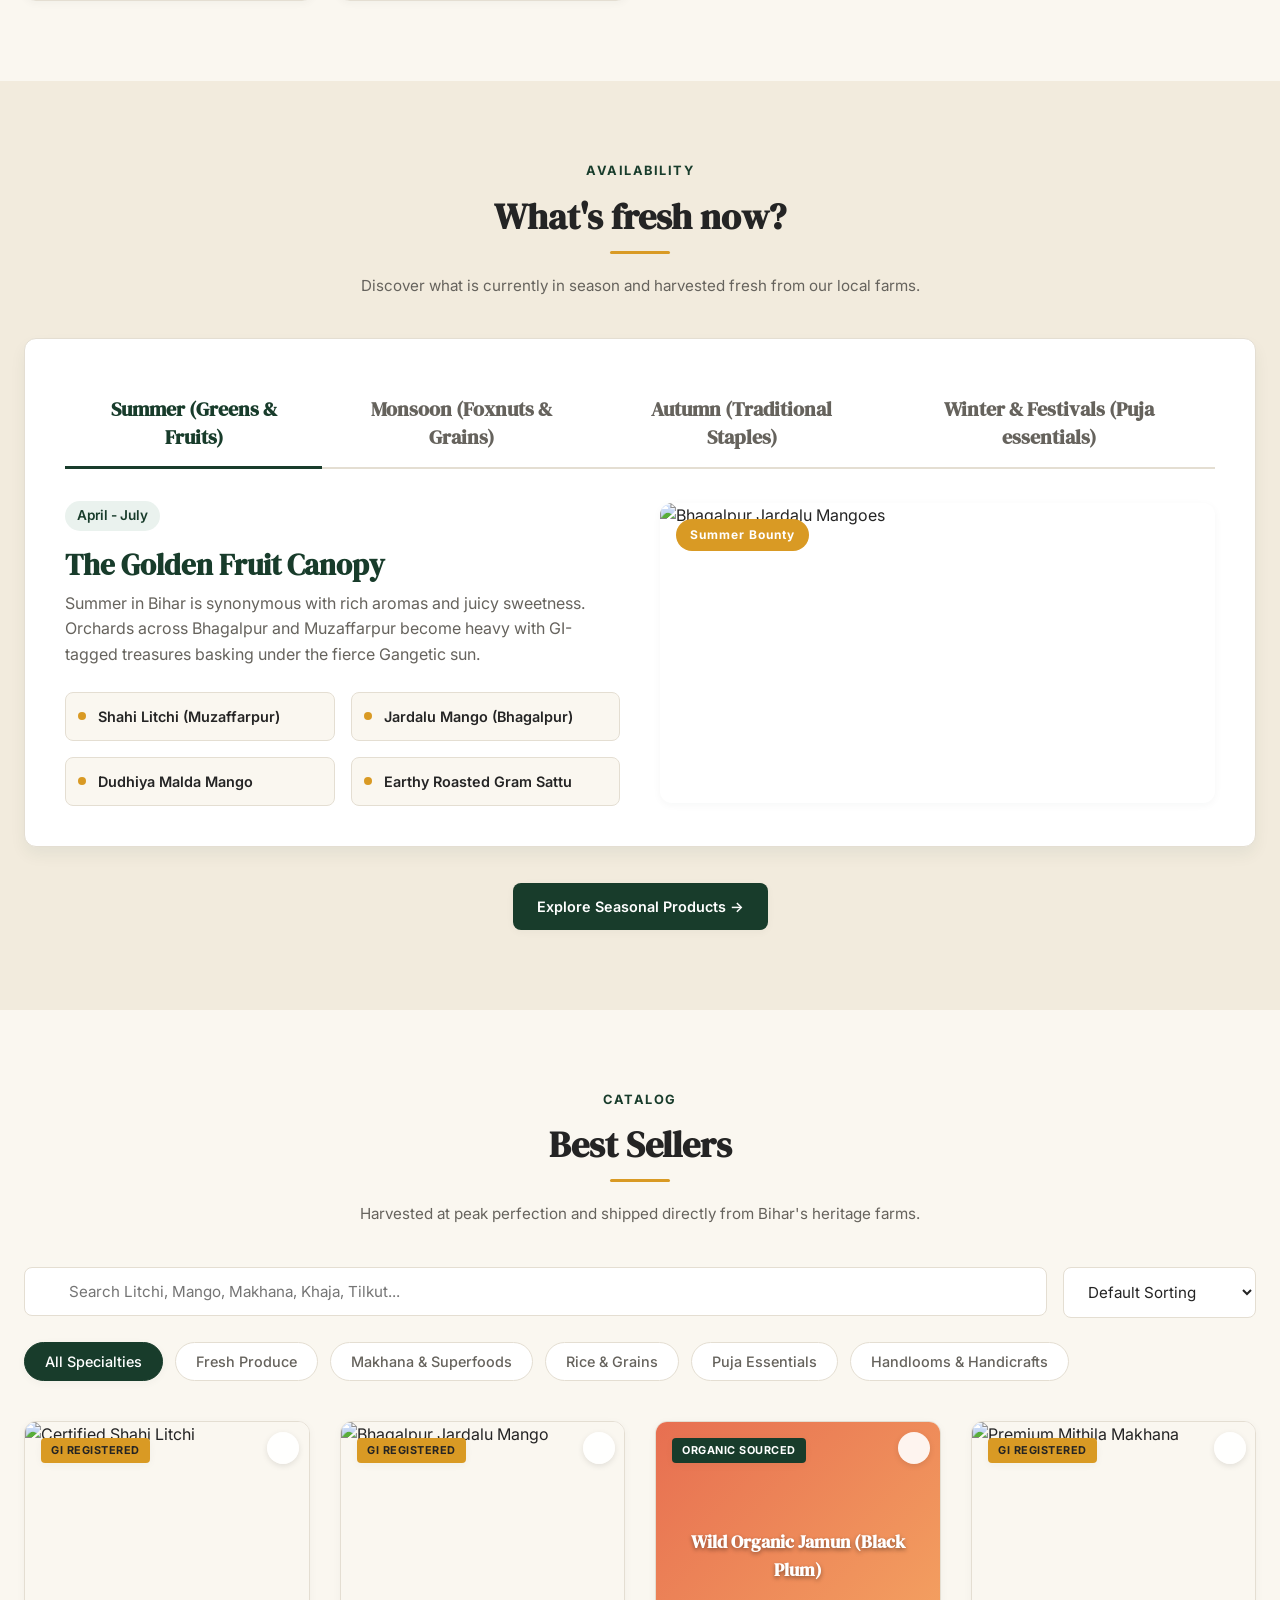
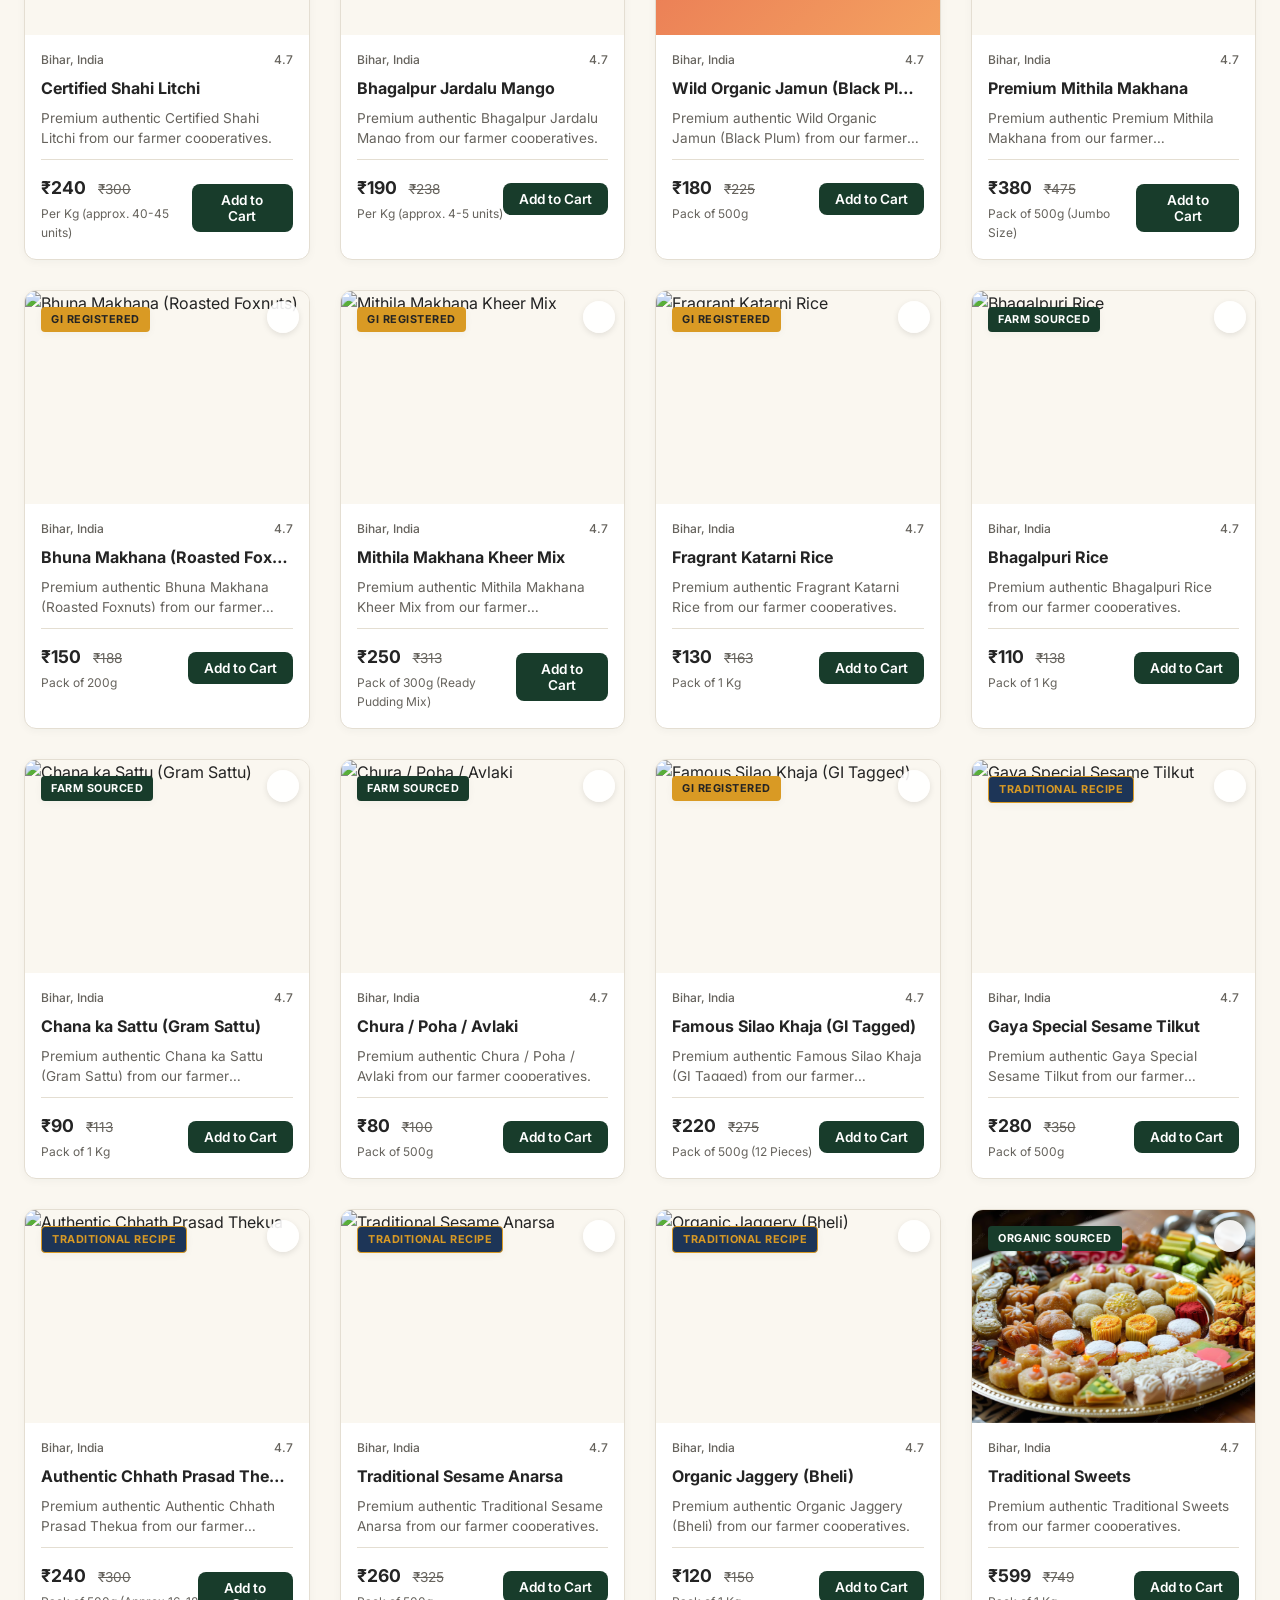
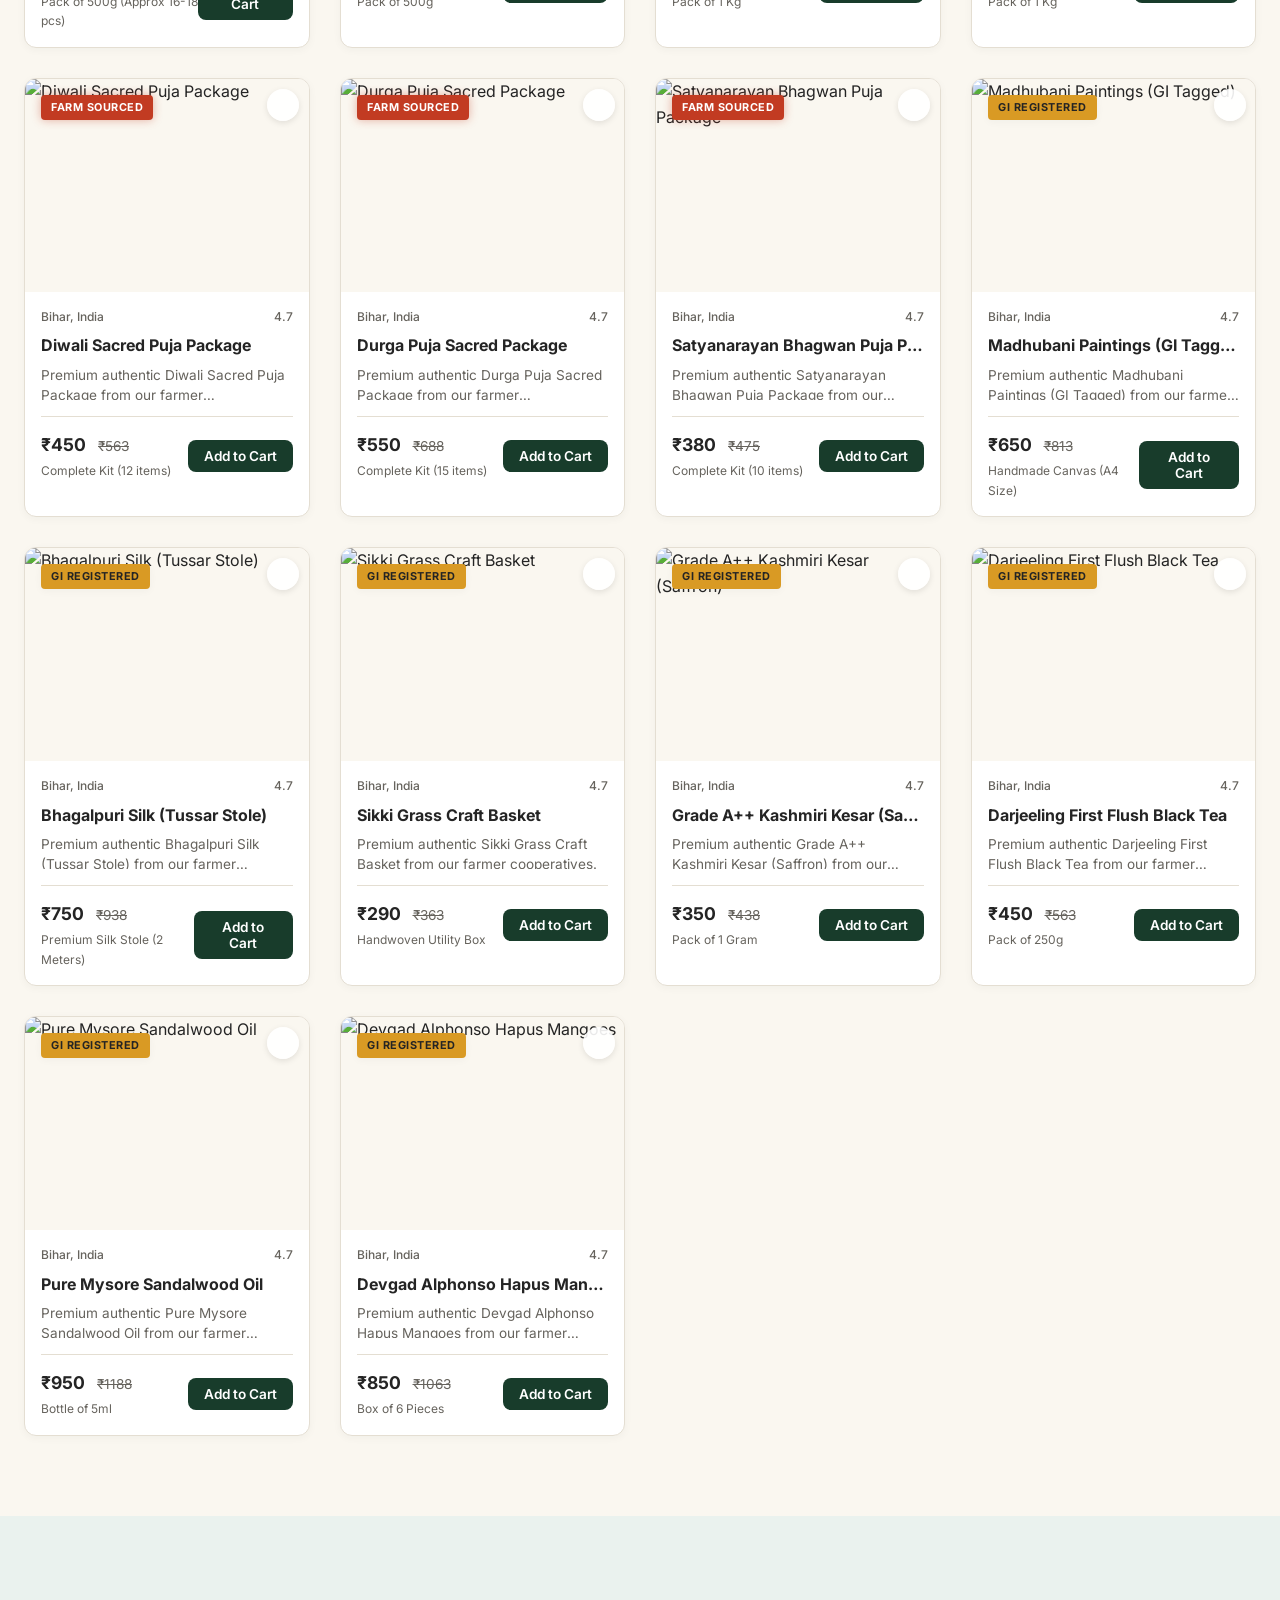
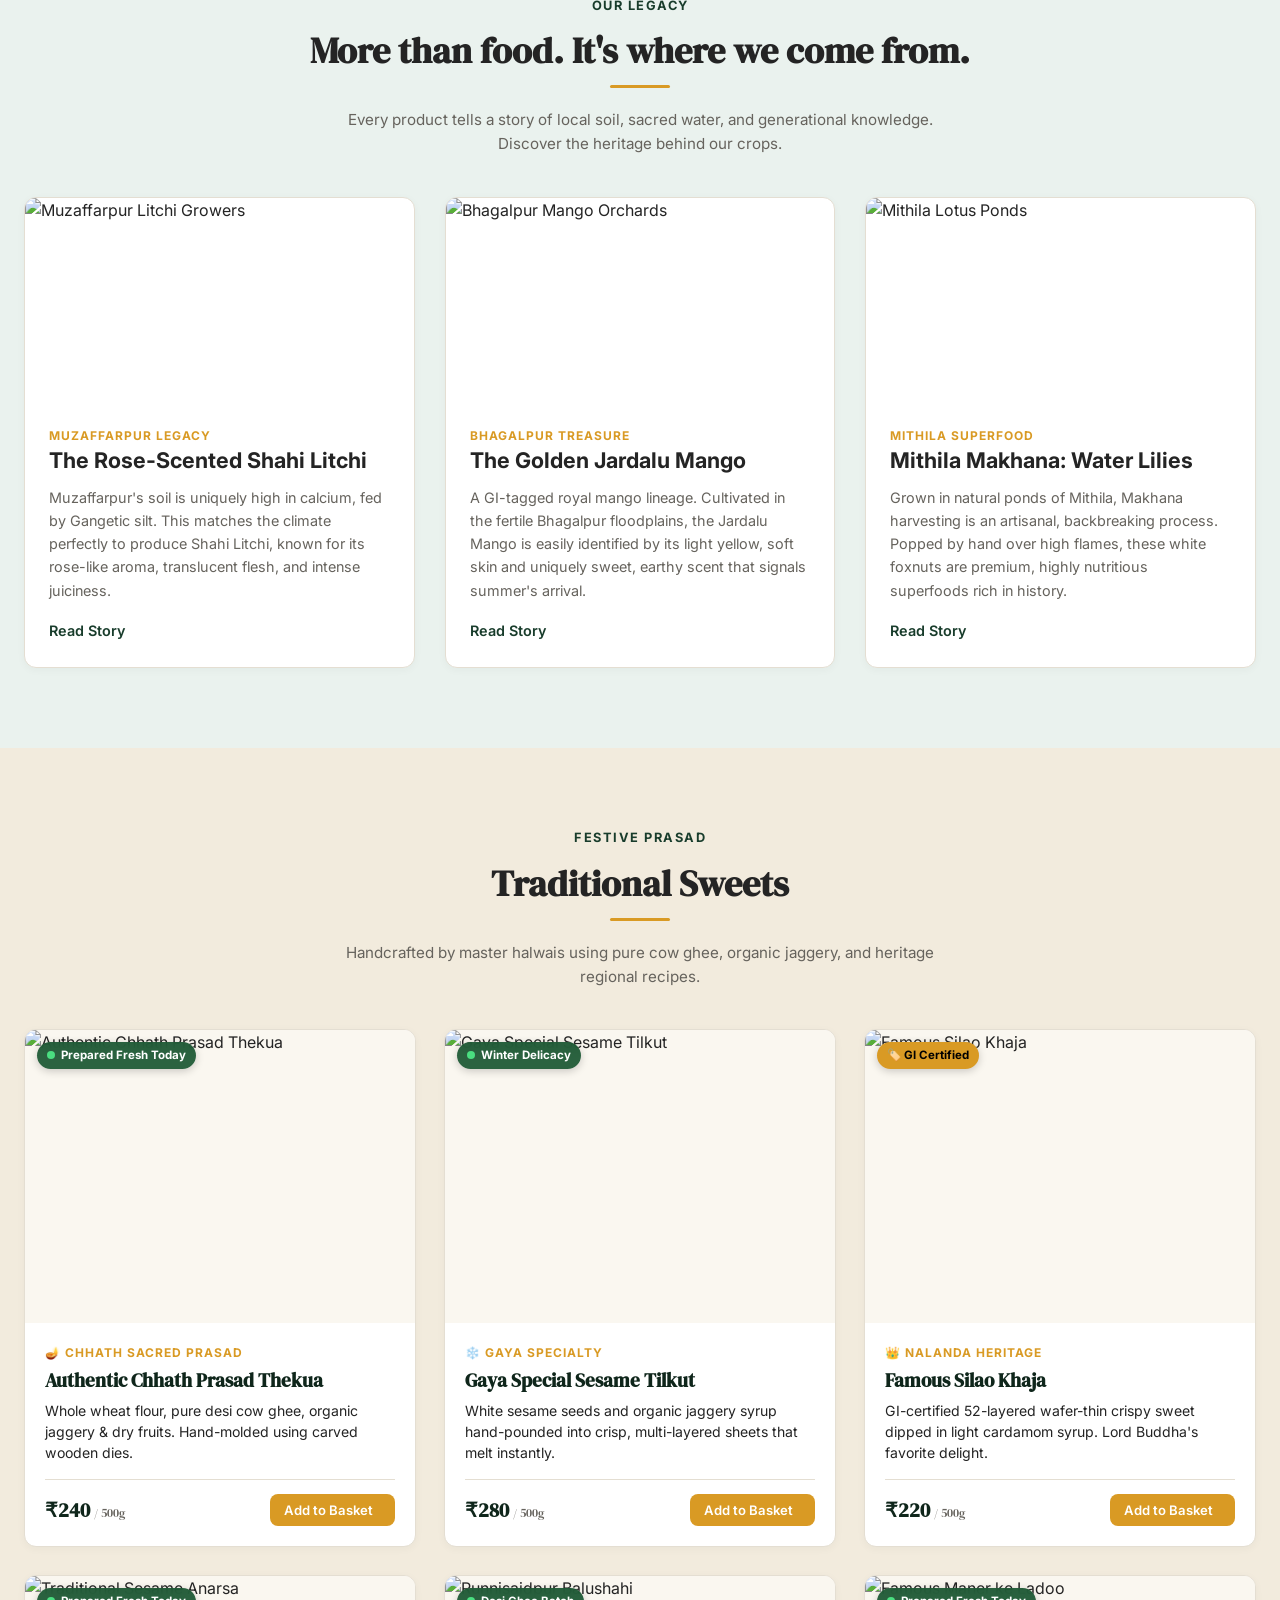
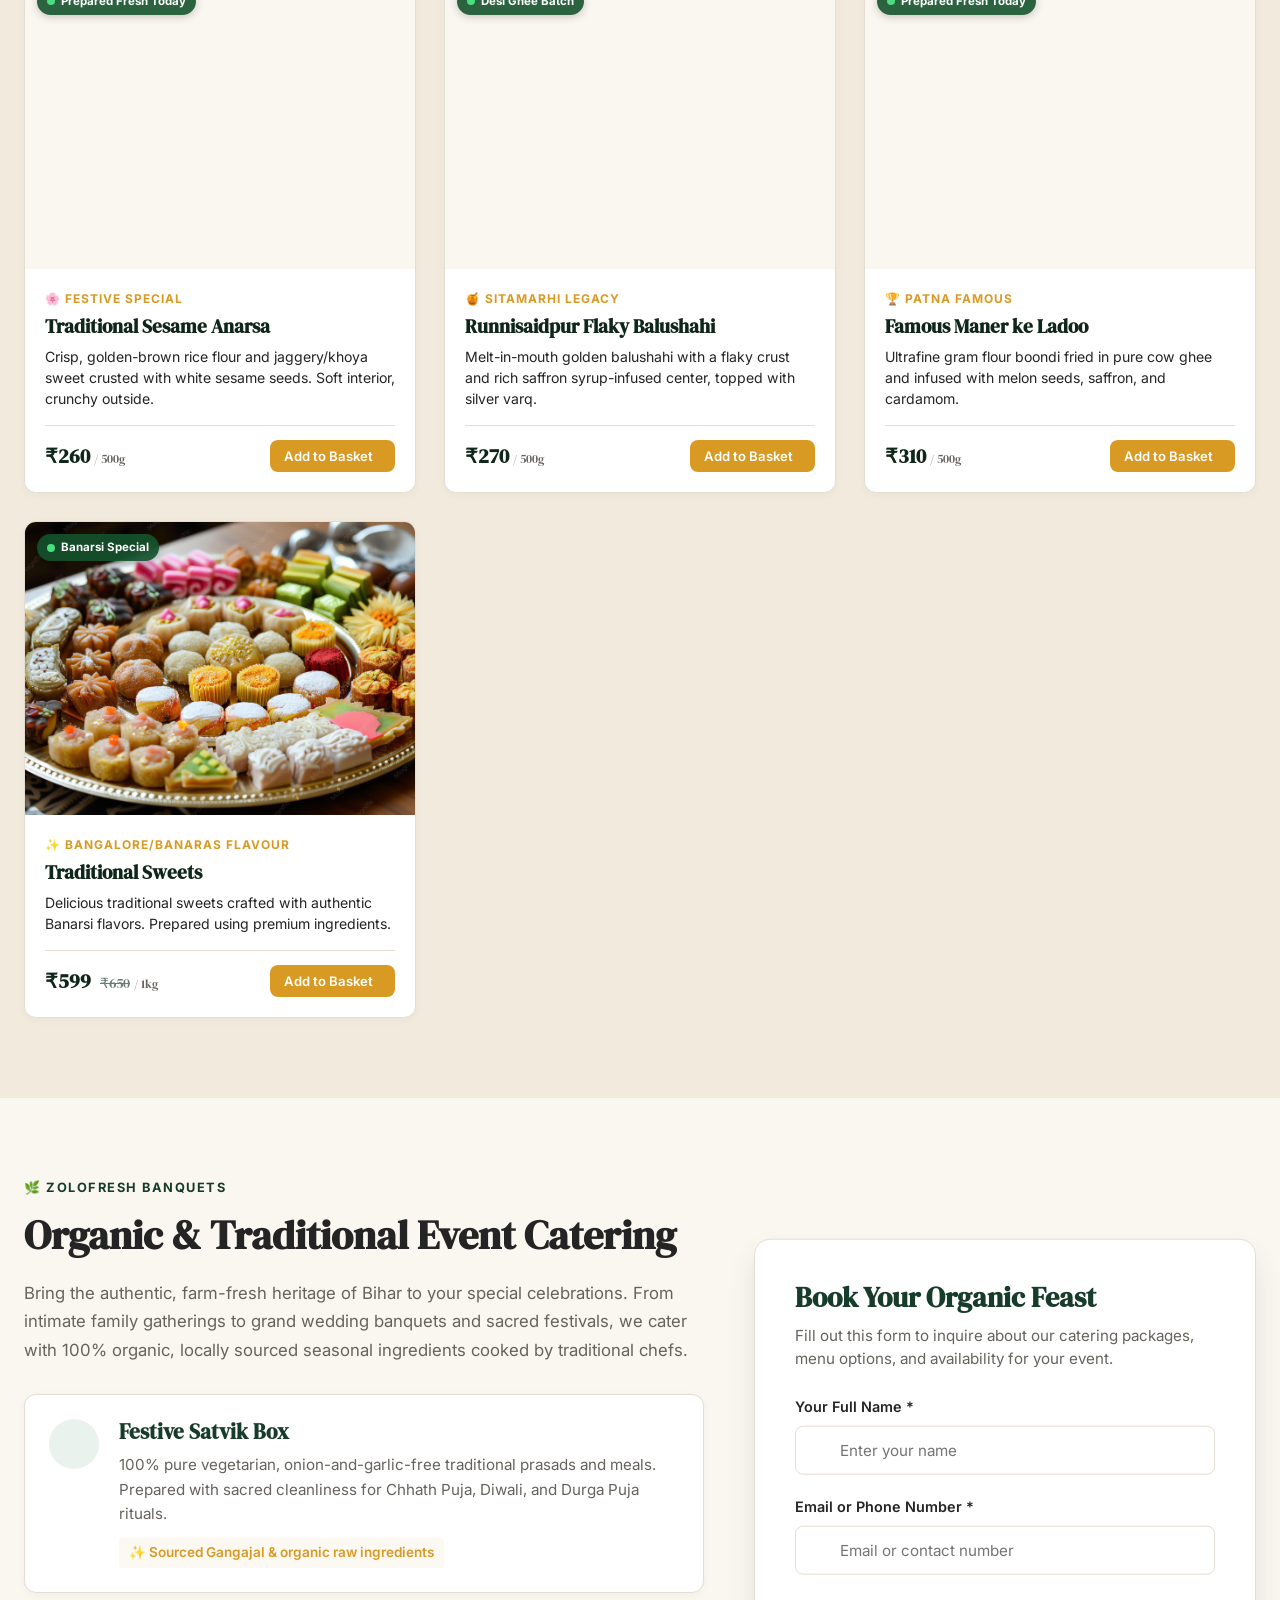
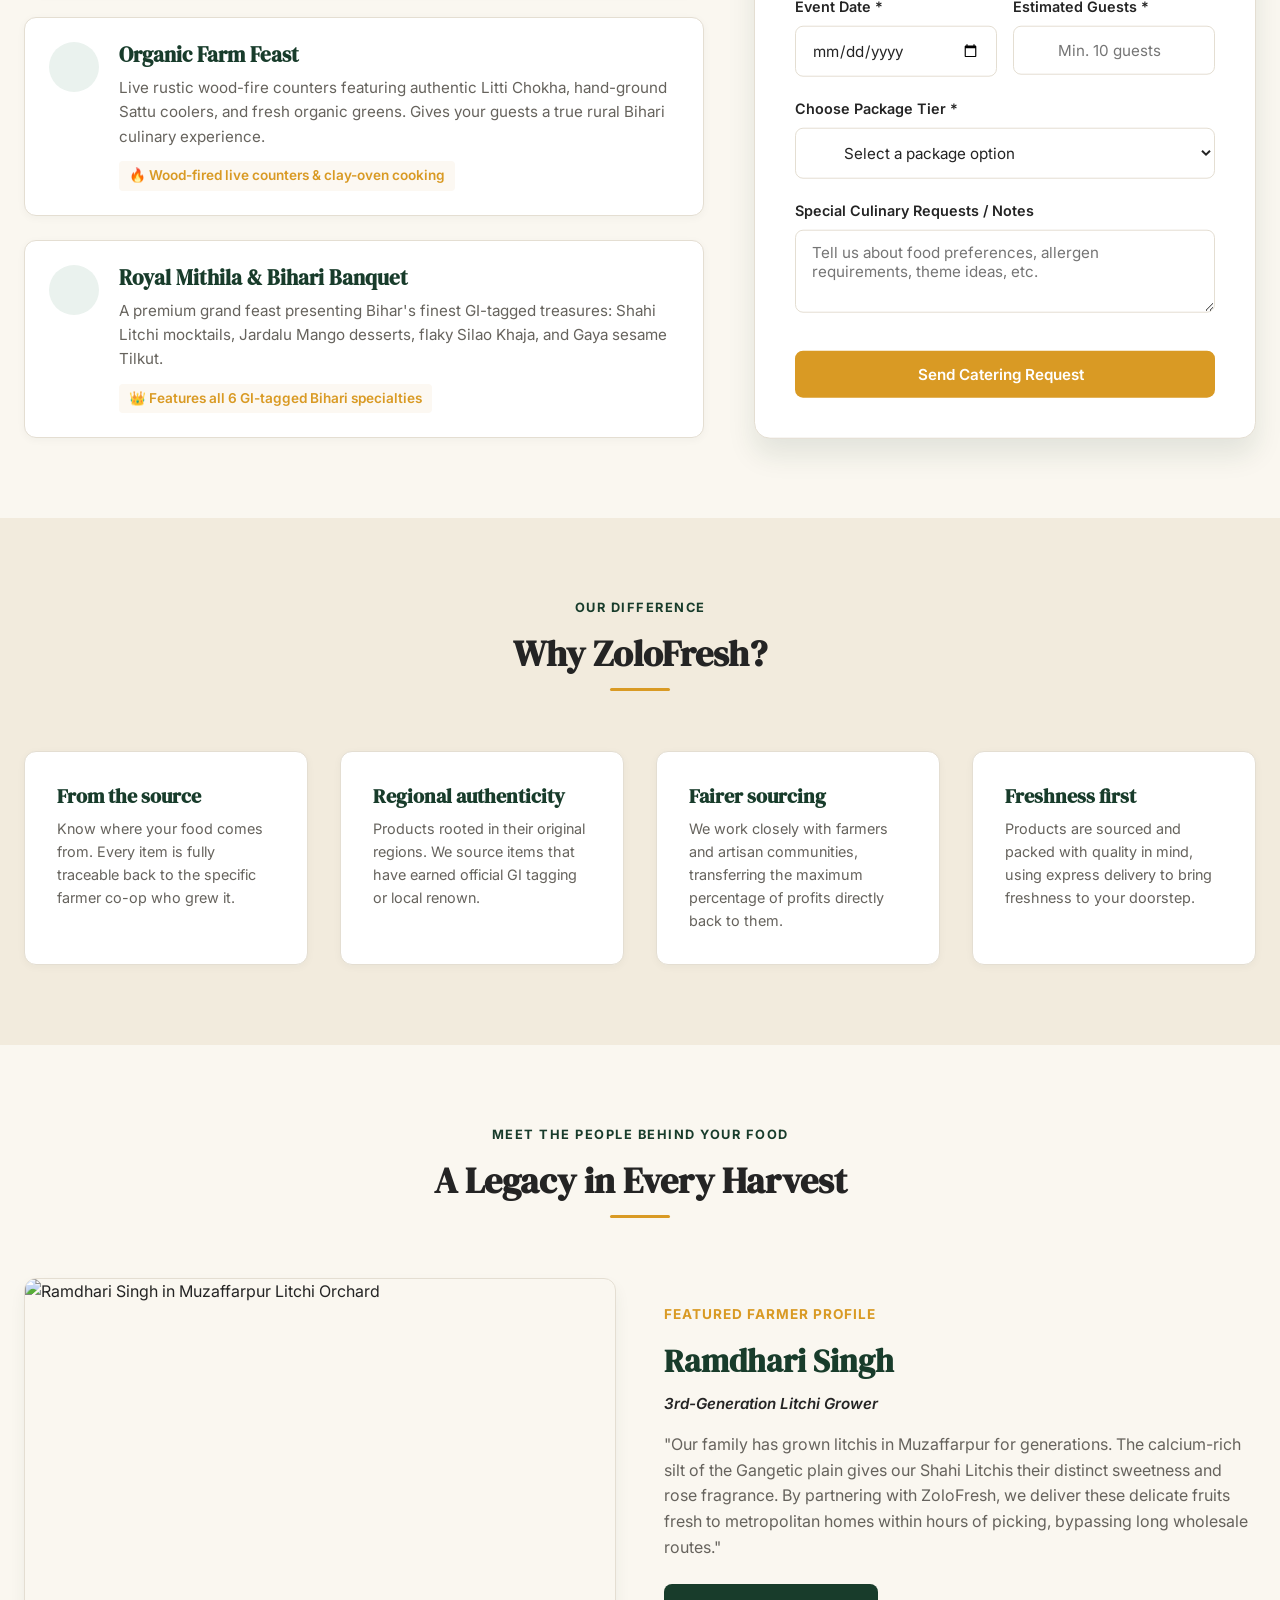
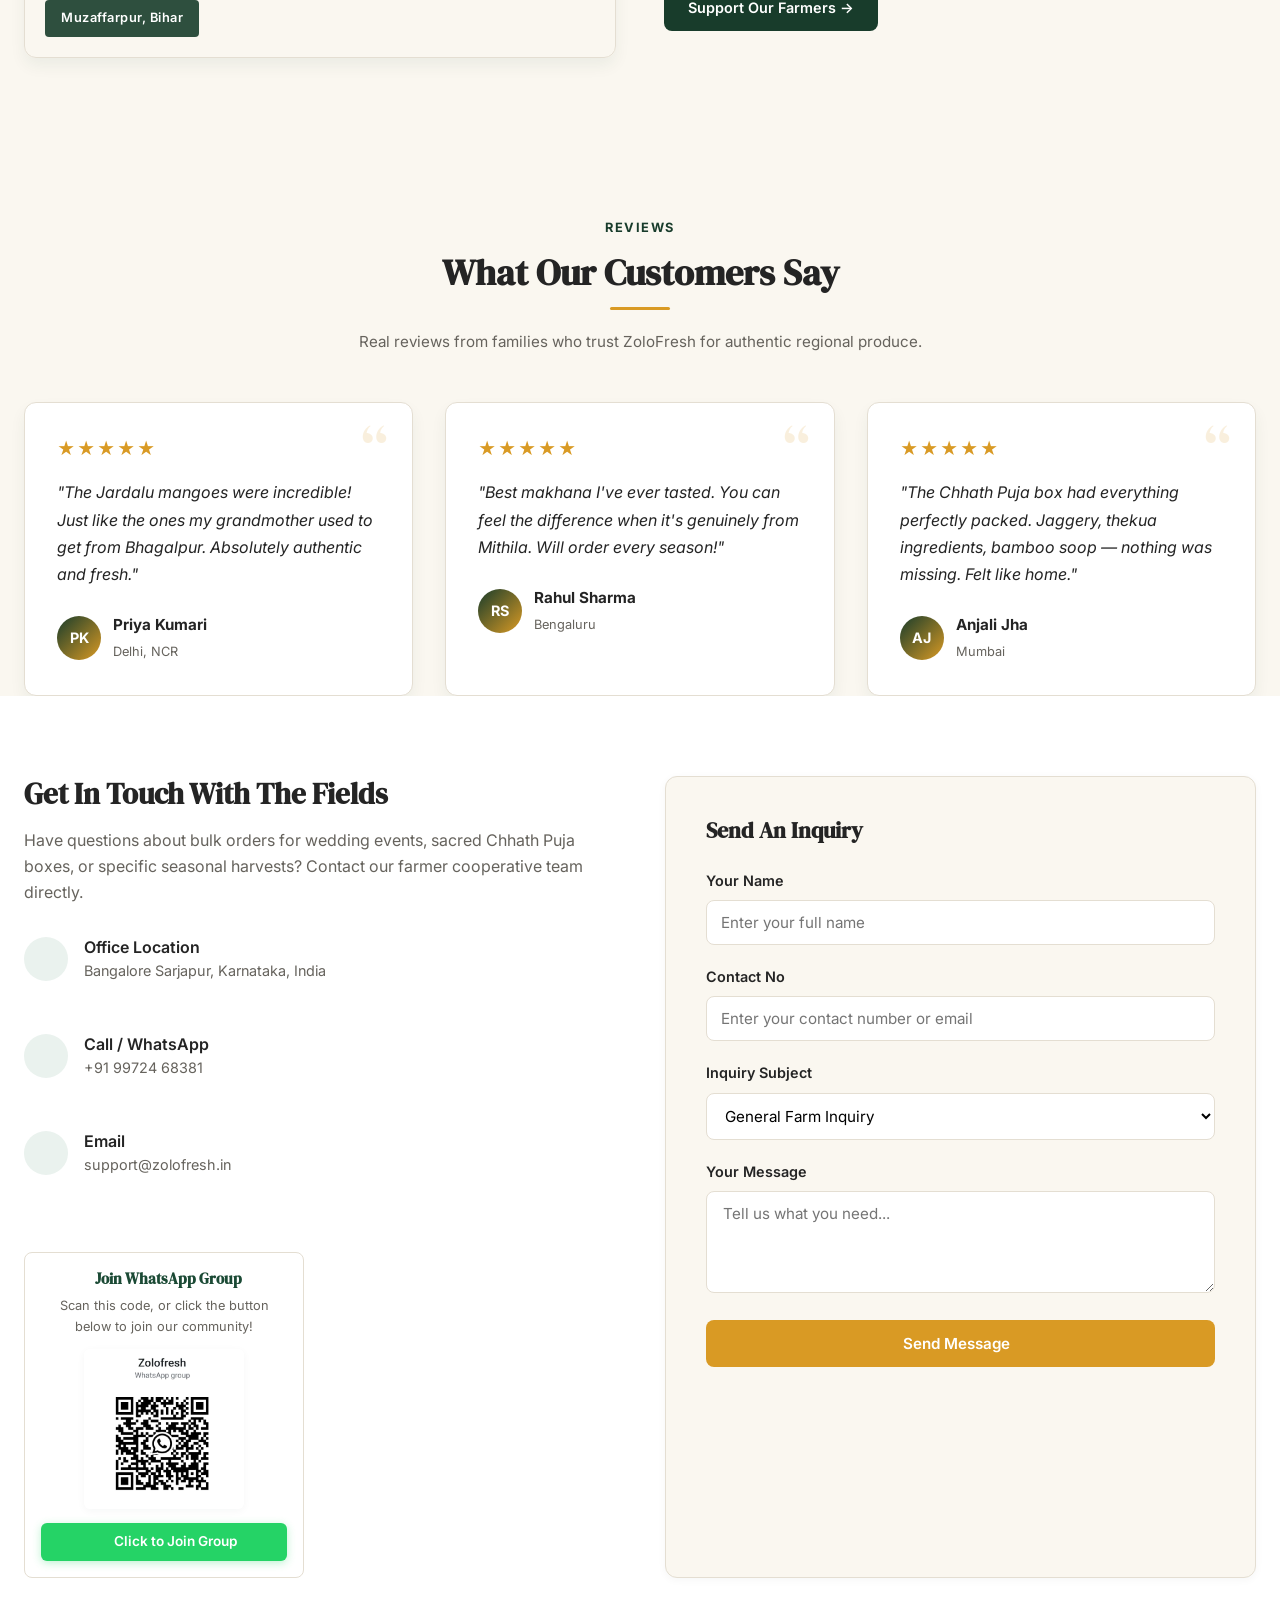
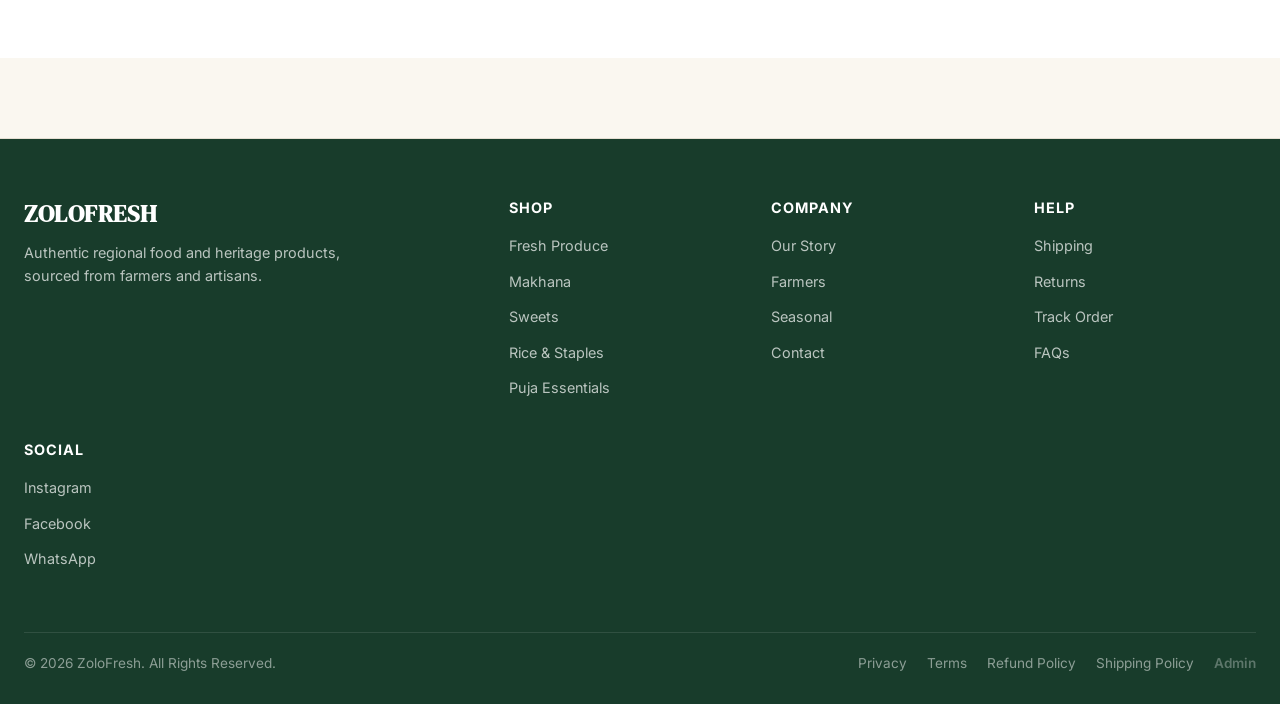
==== commit ff5d5b44: "feat: implement catering packages & excel-based catalog synchronization system" ====
--- a/index.html
+++ b/index.html
@@ -74,6 +74,7 @@
         <li><a href="#heritage" id="nav-heritage">Our Story</a></li>
         <li><a href="#artisans" id="nav-artisans">Farmers</a></li>
         <li><a href="#seasonal-calendar" id="nav-calendar">Seasonal</a></li>
+        <li><a href="#catering" id="nav-catering">Catering</a></li>
       </ul>
 
       <div class="nav-actions">
@@ -181,6 +182,30 @@
               <span style="font-size: 0.85rem; font-weight: 600; color: var(--color-accent); margin-top: 8px; display: inline-flex; align-items: center; gap: 4px;">Explore →</span>
             </div>
           </div>
+
+          <!-- Category 5: Handlooms & Handicrafts -->
+          <div class="category-card" onclick="handleCategoryFilterSelect('handlooms-handicrafts')" style="cursor: pointer; background: var(--color-bg-card); border: 1px solid var(--color-border); border-radius: var(--border-radius-md); overflow: hidden; display: flex; flex-direction: column; transition: var(--transition-normal); box-shadow: var(--shadow-sm);">
+            <div class="category-card-image" style="height: 180px; overflow: hidden; position: relative;">
+              <img src="assets/mithila_painting.jpg" alt="Handlooms & Handicrafts" style="width: 100%; height: 100%; object-fit: cover; transition: var(--transition-normal);" />
+            </div>
+            <div class="category-card-content" style="padding: 20px; flex-grow: 1; display: flex; flex-direction: column; gap: 6px;">
+              <h3 style="margin: 0; font-family: var(--font-serif); font-size: 1.25rem; color: var(--color-primary); font-weight: 700;">Handlooms & Handicrafts</h3>
+              <p style="margin: 0; font-size: 0.85rem; color: var(--color-text-muted); flex-grow: 1; line-height: 1.5;">Madhubani Art Paintings & Bhagalpuri Tussar Silk</p>
+              <span style="font-size: 0.85rem; font-weight: 600; color: var(--color-accent); margin-top: 8px; display: inline-flex; align-items: center; gap: 4px;">Explore →</span>
+            </div>
+          </div>
+
+          <!-- Category 6: Puja Essentials & Kits -->
+          <div class="category-card" onclick="handleCategoryFilterSelect('puja-essentials-kits')" style="cursor: pointer; background: var(--color-bg-card); border: 1px solid var(--color-border); border-radius: var(--border-radius-md); overflow: hidden; display: flex; flex-direction: column; transition: var(--transition-normal); box-shadow: var(--shadow-sm);">
+            <div class="category-card-image" style="height: 180px; overflow: hidden; position: relative;">
+              <img src="assets/puja_box.jpg" alt="Puja Essentials" style="width: 100%; height: 100%; object-fit: cover; transition: var(--transition-normal);" />
+            </div>
+            <div class="category-card-content" style="padding: 20px; flex-grow: 1; display: flex; flex-direction: column; gap: 6px;">
+              <h3 style="margin: 0; font-family: var(--font-serif); font-size: 1.25rem; color: var(--color-primary); font-weight: 700;">Puja Essentials</h3>
+              <p style="margin: 0; font-size: 0.85rem; color: var(--color-text-muted); flex-grow: 1; line-height: 1.5;">Diwali, Durga Puja packages, and sacred Gangajal</p>
+              <span style="font-size: 0.85rem; font-weight: 600; color: var(--color-accent); margin-top: 8px; display: inline-flex; align-items: center; gap: 4px;">Explore →</span>
+            </div>
+          </div>
         </div>
       </div>
     </section>
@@ -371,6 +396,7 @@
             <button class="category-btn" data-category="superfoods-snacks">Makhana & Superfoods</button>
             <button class="category-btn" data-category="staples-grains">Rice & Grains</button>
             <button class="category-btn" data-category="puja-essentials-kits">Puja Essentials</button>
+            <button class="category-btn" data-category="handlooms-handicrafts">Handlooms & Handicrafts</button>
           </div>
         </div>
 
@@ -568,6 +594,129 @@
               </div>
             </div>
           </div>
+        </div>
+      </div>
+    </section>
+
+    <!-- --- Catering Section --- -->
+    <section class="catering-section section-padding reveal-on-scroll" id="catering" style="background: var(--color-bg); padding: 80px 0;">
+      <div class="container">
+        <div class="catering-grid">
+          
+          <!-- Left Column: Catering Showcase -->
+          <div class="catering-content">
+            <span class="sub-tagline" style="color: var(--color-primary); font-weight: 700; text-transform: uppercase; letter-spacing: 1.5px; font-size: 0.8rem;">🌿 ZoloFresh Banquets</span>
+            <h2 style="font-family: var(--font-serif); font-size: 2.5rem; color: var(--color-text-dark); margin: 12px 0 20px 0; line-height: 1.2;">Organic & Traditional Event Catering</h2>
+            <p style="color: var(--color-text-muted); font-size: 1.05rem; line-height: 1.7; margin-bottom: 30px;">
+              Bring the authentic, farm-fresh heritage of Bihar to your special celebrations. From intimate family gatherings to grand wedding banquets and sacred festivals, we cater with 100% organic, locally sourced seasonal ingredients cooked by traditional chefs.
+            </p>
+            
+            <div class="catering-packages-list">
+              
+              <!-- Package 1: Satvik -->
+              <div class="catering-package-item">
+                <div class="catering-pkg-icon">
+                  <i data-lucide="flower-2"></i>
+                </div>
+                <div class="catering-pkg-details">
+                  <h3>Festive Satvik Box</h3>
+                  <p>100% pure vegetarian, onion-and-garlic-free traditional prasads and meals. Prepared with sacred cleanliness for Chhath Puja, Diwali, and Durga Puja rituals.</p>
+                  <span class="catering-pkg-highlight">✨ Sourced Gangajal & organic raw ingredients</span>
+                </div>
+              </div>
+              
+              <!-- Package 2: Farm Feast -->
+              <div class="catering-package-item">
+                <div class="catering-pkg-icon">
+                  <i data-lucide="flame"></i>
+                </div>
+                <div class="catering-pkg-details">
+                  <h3>Organic Farm Feast</h3>
+                  <p>Live rustic wood-fire counters featuring authentic Litti Chokha, hand-ground Sattu coolers, and fresh organic greens. Gives your guests a true rural Bihari culinary experience.</p>
+                  <span class="catering-pkg-highlight">🔥 Wood-fired live counters & clay-oven cooking</span>
+                </div>
+              </div>
+              
+              <!-- Package 3: Royal Mithila Banquet -->
+              <div class="catering-package-item">
+                <div class="catering-pkg-icon">
+                  <i data-lucide="award"></i>
+                </div>
+                <div class="catering-pkg-details">
+                  <h3>Royal Mithila & Bihari Banquet</h3>
+                  <p>A premium grand feast presenting Bihar's finest GI-tagged treasures: Shahi Litchi mocktails, Jardalu Mango desserts, flaky Silao Khaja, and Gaya sesame Tilkut.</p>
+                  <span class="catering-pkg-highlight">👑 Features all 6 GI-tagged Bihari specialties</span>
+                </div>
+              </div>
+              
+            </div>
+          </div>
+          
+          <!-- Right Column: Booking Inquiry Form -->
+          <div class="catering-form-container">
+            <div class="catering-form-card">
+              <h3>Book Your Organic Feast</h3>
+              <p>Fill out this form to inquire about our catering packages, menu options, and availability for your event.</p>
+              
+              <form id="catering-form">
+                <div class="form-group">
+                  <label for="catering-name">Your Full Name *</label>
+                  <div class="input-with-icon">
+                    <i data-lucide="user"></i>
+                    <input type="text" id="catering-name" placeholder="Enter your name" required>
+                  </div>
+                </div>
+                
+                <div class="form-group">
+                  <label for="catering-contact">Email or Phone Number *</label>
+                  <div class="input-with-icon">
+                    <i data-lucide="phone"></i>
+                    <input type="text" id="catering-contact" placeholder="Email or contact number" required>
+                  </div>
+                </div>
+                
+                <div class="form-row-2">
+                  <div class="form-group">
+                    <label for="catering-date">Event Date *</label>
+                    <div class="input-with-icon">
+                      <input type="date" id="catering-date" required>
+                    </div>
+                  </div>
+                  <div class="form-group">
+                    <label for="catering-guests">Estimated Guests *</label>
+                    <div class="input-with-icon">
+                      <i data-lucide="users"></i>
+                      <input type="number" id="catering-guests" min="10" placeholder="Min. 10 guests" required>
+                    </div>
+                  </div>
+                </div>
+                
+                <div class="form-group">
+                  <label for="catering-package">Choose Package Tier *</label>
+                  <div class="input-with-icon">
+                    <i data-lucide="utensils"></i>
+                    <select id="catering-package" required>
+                      <option value="" disabled selected>Select a package option</option>
+                      <option value="Satvik Box">Festive Satvik Box (Sacred Rituals)</option>
+                      <option value="Farm Feast">Organic Farm Feast (Live Litti Chokha)</option>
+                      <option value="Royal Mithila">Royal Mithila Banquet (GI Specials)</option>
+                      <option value="Custom Event">Custom Menu Celebration</option>
+                    </select>
+                  </div>
+                </div>
+                
+                <div class="form-group">
+                  <label for="catering-message">Special Culinary Requests / Notes</label>
+                  <textarea id="catering-message" rows="3" placeholder="Tell us about food preferences, allergen requirements, theme ideas, etc."></textarea>
+                </div>
+                
+                <button type="submit" class="btn btn-primary" style="width: 100%; justify-content: center; margin-top: 10px;">
+                  Send Catering Request <i data-lucide="send"></i>
+                </button>
+              </form>
+            </div>
+          </div>
+          
         </div>
       </div>
     </section>
@@ -1193,6 +1342,7 @@
     </div>
   </div>
 
+  <script src="catalog-data.js"></script>
   <script src="app.js"></script>
 </body>
 </html>
--- a/style.css
+++ b/style.css
@@ -1908,6 +1908,206 @@
   font-size: 1.1rem;
 }
 
+/* --- Catering Section --- */
+.catering-section {
+  background-color: var(--color-bg);
+  position: relative;
+  overflow: hidden;
+}
+
+.catering-grid {
+  display: grid;
+  grid-template-columns: 1.15fr 0.85fr;
+  gap: 50px;
+  align-items: flex-start;
+}
+
+.catering-packages-list {
+  display: flex;
+  flex-direction: column;
+  gap: 24px;
+  margin-top: 24px;
+}
+
+.catering-package-item {
+  display: flex;
+  gap: 20px;
+  background: var(--color-bg-card);
+  padding: 24px;
+  border-radius: var(--border-radius-md);
+  border: 1px solid var(--color-border);
+  box-shadow: var(--shadow-sm);
+  transition: transform var(--transition-normal), box-shadow var(--transition-normal);
+}
+
+.catering-package-item:hover {
+  transform: translateY(-4px);
+  box-shadow: var(--shadow-md);
+  border-color: var(--color-primary);
+}
+
+.catering-pkg-icon {
+  width: 50px;
+  height: 50px;
+  border-radius: 50%;
+  background: var(--color-primary-light);
+  color: var(--color-primary);
+  display: flex;
+  align-items: center;
+  justify-content: center;
+  flex-shrink: 0;
+}
+
+.catering-pkg-icon i {
+  width: 24px;
+  height: 24px;
+}
+
+.catering-pkg-details h3 {
+  font-family: var(--font-serif);
+  font-size: 1.3rem;
+  color: var(--color-primary);
+  margin: 0 0 8px 0;
+  font-weight: 700;
+}
+
+.catering-pkg-details p {
+  color: var(--color-text-muted);
+  font-size: 0.95rem;
+  line-height: 1.6;
+  margin: 0 0 12px 0;
+}
+
+.catering-pkg-highlight {
+  font-size: 0.85rem;
+  font-weight: 600;
+  color: var(--color-accent);
+  background: var(--color-accent-light);
+  padding: 4px 10px;
+  border-radius: 4px;
+  display: inline-block;
+}
+
+.catering-form-container {
+  position: sticky;
+  top: 100px;
+}
+
+.catering-form-card {
+  background: var(--color-bg-card);
+  border: 1px solid var(--color-border);
+  border-radius: var(--border-radius-lg);
+  padding: 40px;
+  box-shadow: var(--shadow-lg);
+}
+
+.catering-form-card h3 {
+  font-family: var(--font-serif);
+  font-size: 1.75rem;
+  color: var(--color-primary);
+  margin: 0 0 10px 0;
+  font-weight: 700;
+}
+
+.catering-form-card > p {
+  color: var(--color-text-muted);
+  font-size: 0.95rem;
+  line-height: 1.5;
+  margin-bottom: 24px;
+}
+
+.form-group {
+  margin-bottom: 20px;
+}
+
+.form-group label {
+  display: block;
+  font-size: 0.9rem;
+  font-weight: 600;
+  color: var(--color-text-dark);
+  margin-bottom: 8px;
+}
+
+.input-with-icon {
+  position: relative;
+  display: flex;
+  align-items: center;
+}
+
+.input-with-icon i {
+  position: absolute;
+  left: 16px;
+  color: var(--color-text-muted);
+  width: 18px;
+  height: 18px;
+  pointer-events: none;
+}
+
+.input-with-icon input,
+.input-with-icon select {
+  width: 100%;
+  padding: 14px 16px 14px 44px;
+  border: 1px solid var(--color-border);
+  border-radius: 8px;
+  background-color: var(--color-bg-card);
+  font-family: inherit;
+  font-size: 0.95rem;
+  color: var(--color-text-dark);
+  transition: border-color var(--transition-normal), box-shadow var(--transition-normal);
+}
+
+.input-with-icon input[type="date"] {
+  padding-left: 16px;
+}
+
+.form-group textarea {
+  width: 100%;
+  padding: 12px 16px;
+  border: 1px solid var(--color-border);
+  border-radius: 8px;
+  background-color: var(--color-bg-card);
+  font-family: inherit;
+  font-size: 0.95rem;
+  color: var(--color-text-dark);
+  transition: border-color var(--transition-normal), box-shadow var(--transition-normal);
+  resize: vertical;
+}
+
+.input-with-icon input:focus,
+.input-with-icon select:focus,
+.form-group textarea:focus {
+  outline: none;
+  border-color: var(--color-primary);
+  box-shadow: 0 0 0 3px rgba(24, 60, 43, 0.15);
+}
+
+.form-row-2 {
+  display: grid;
+  grid-template-columns: 1fr 1fr;
+  gap: 16px;
+}
+
+/* Responsive Catering Styles */
+@media (max-width: 1024px) {
+  .catering-grid {
+    grid-template-columns: 1fr;
+    gap: 40px;
+  }
+  .catering-form-container {
+    position: static;
+  }
+}
+
+@media (max-width: 768px) {
+  .catering-form-card {
+    padding: 24px;
+  }
+  .form-row-2 {
+    grid-template-columns: 1fr;
+    gap: 0;
+  }
+}
+
 /* --- Contact & Footer --- */
 .contact-section {
   background-color: var(--color-white);
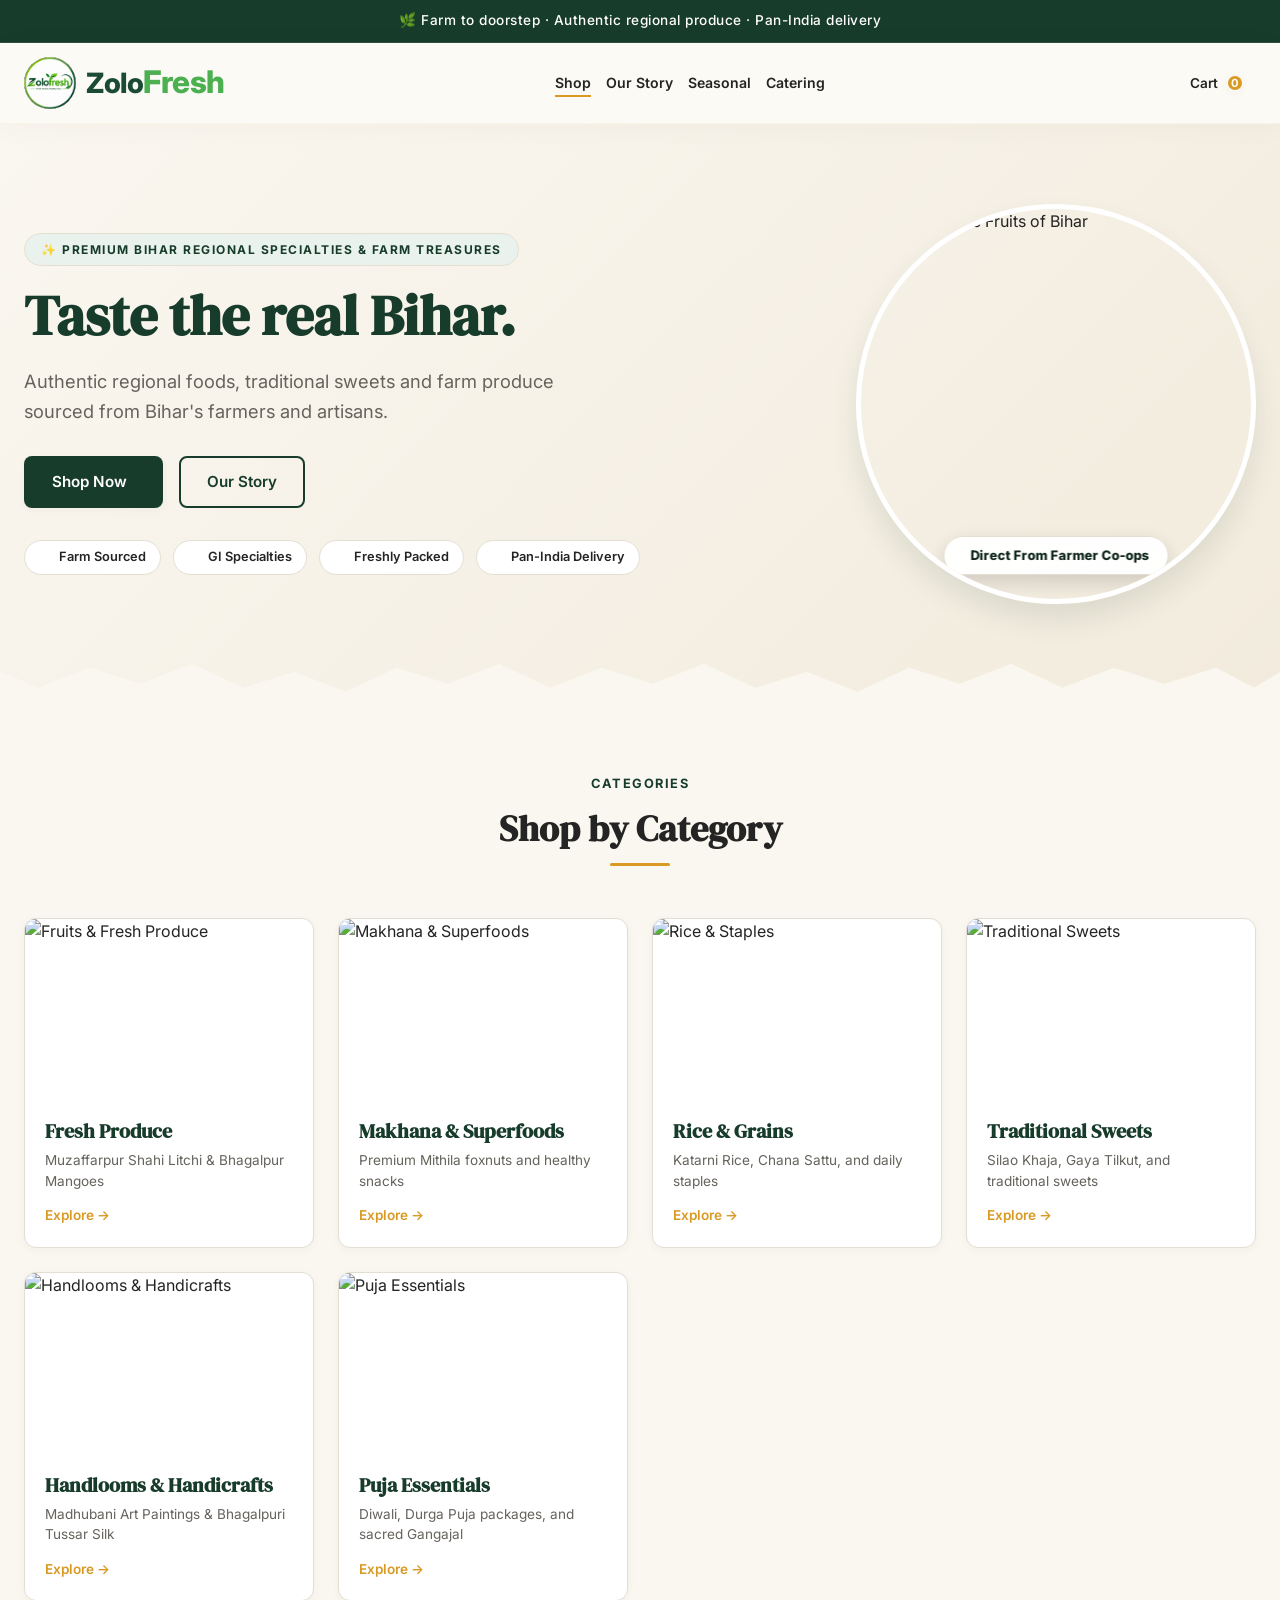
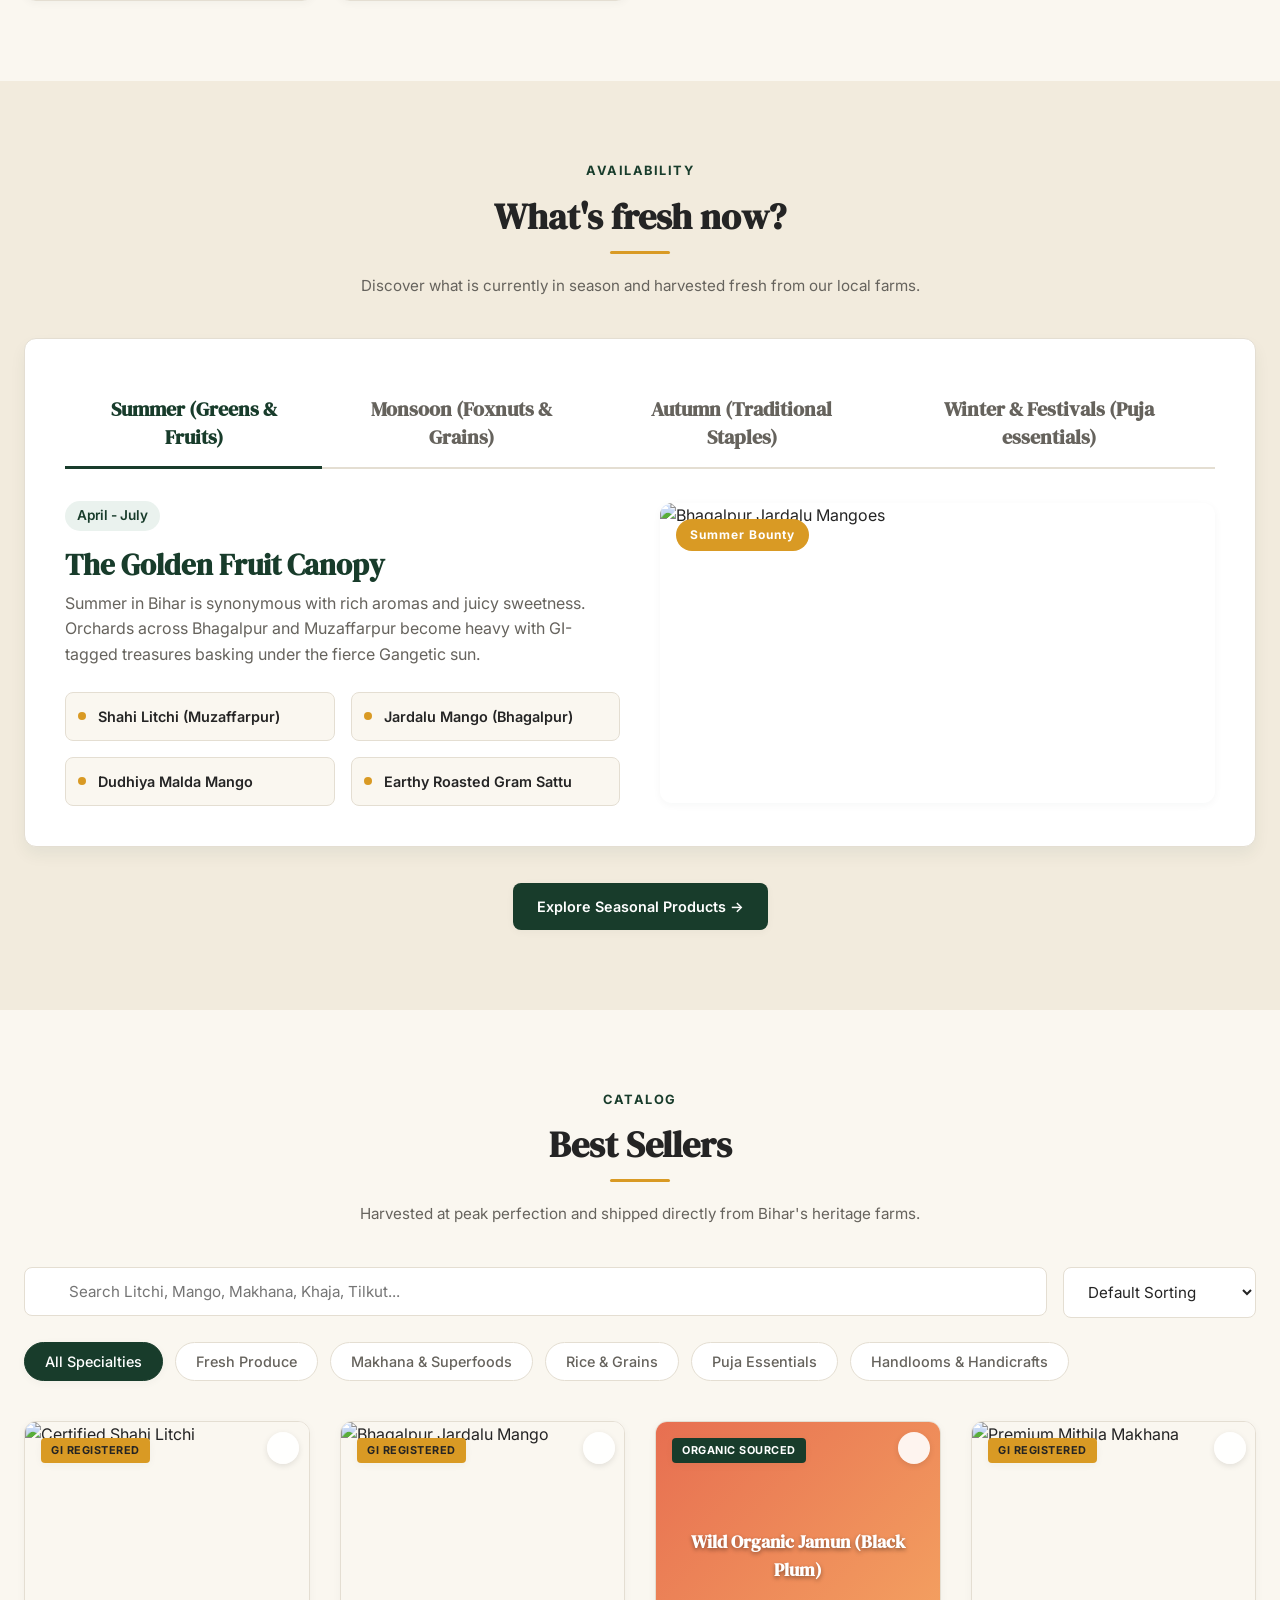
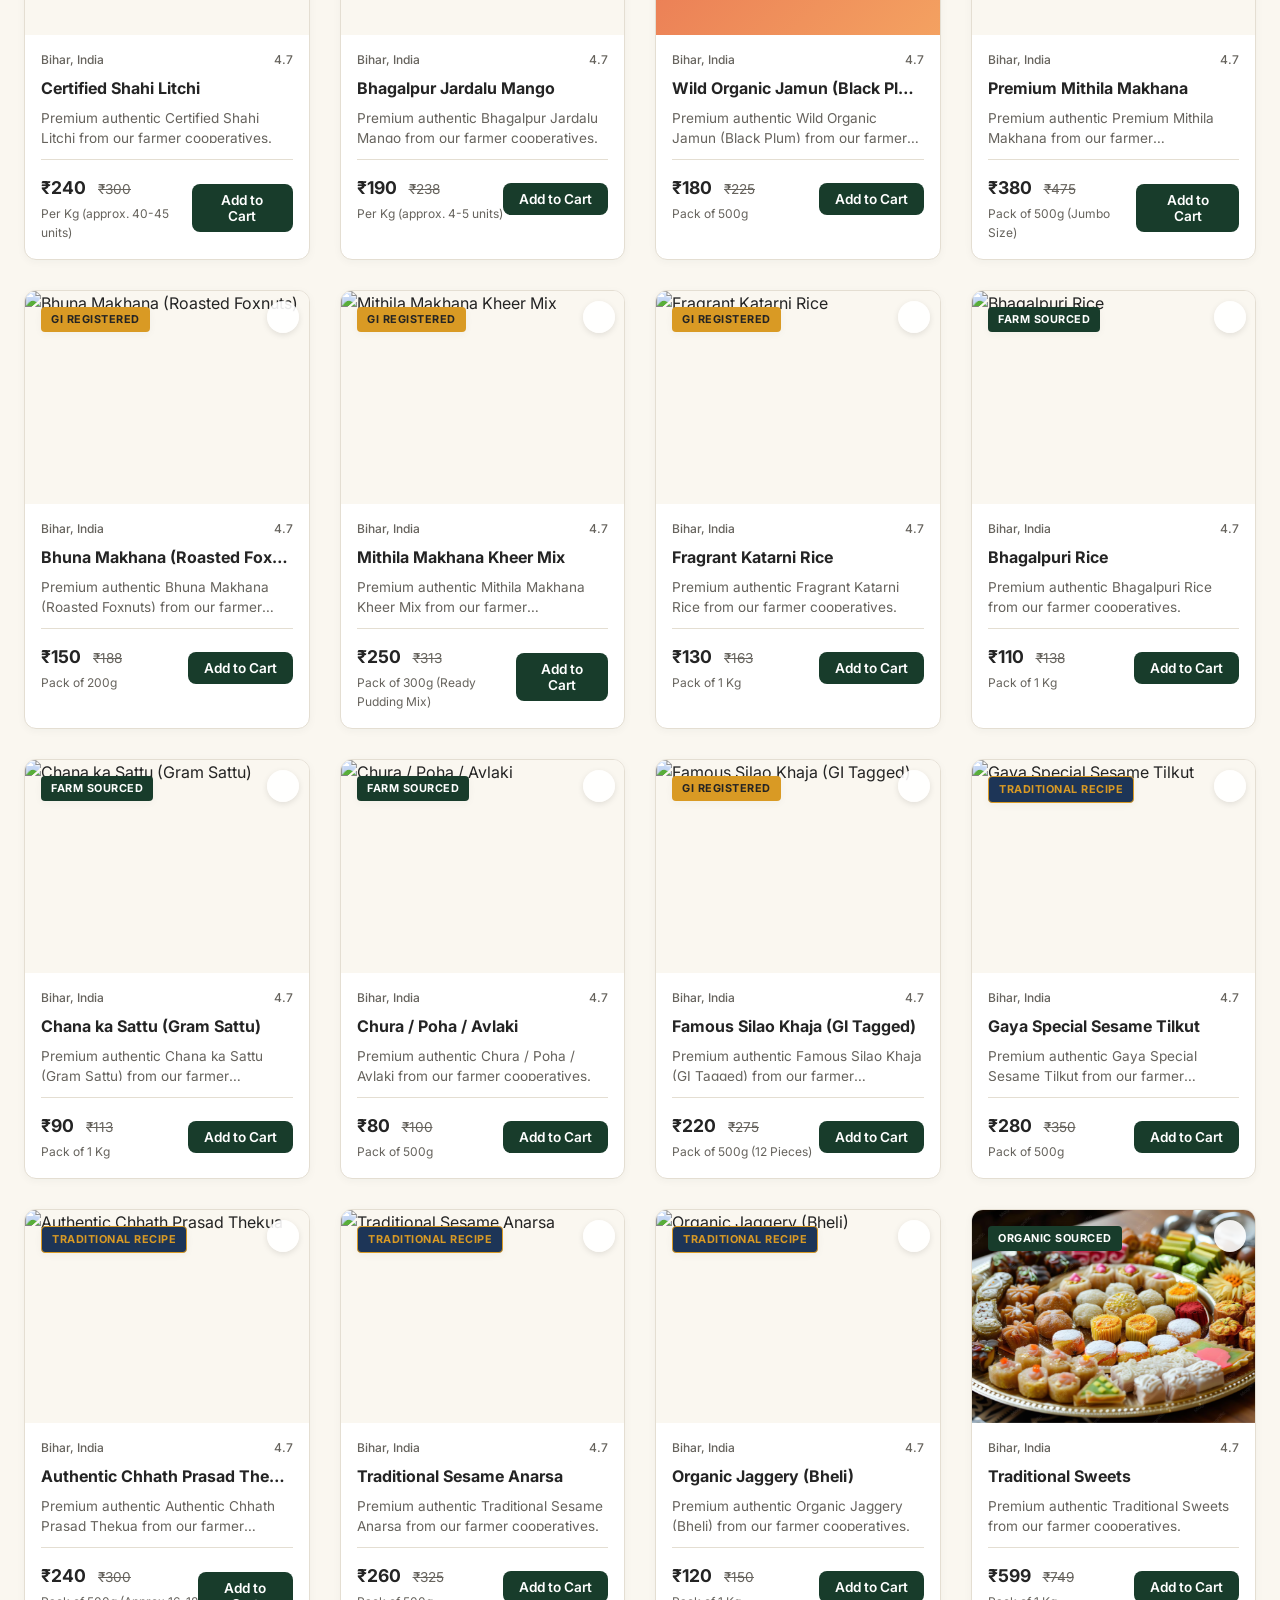
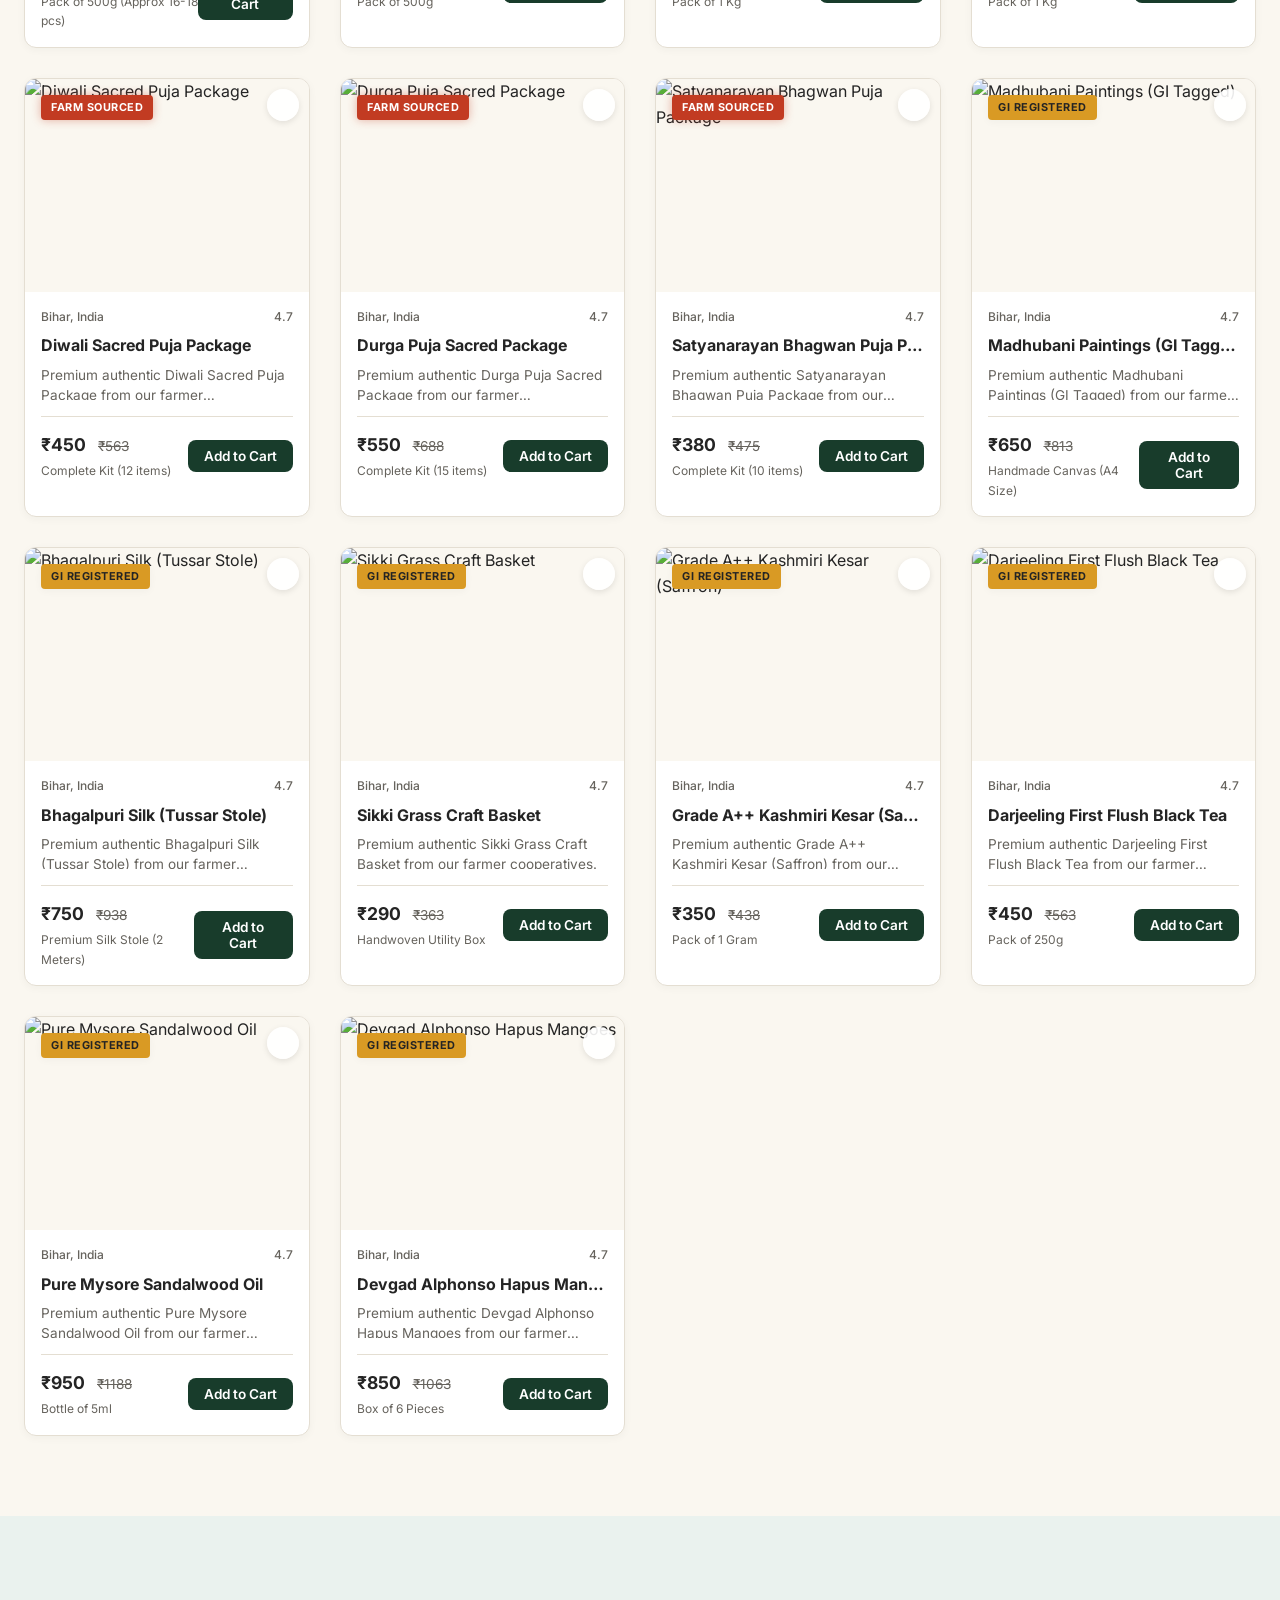
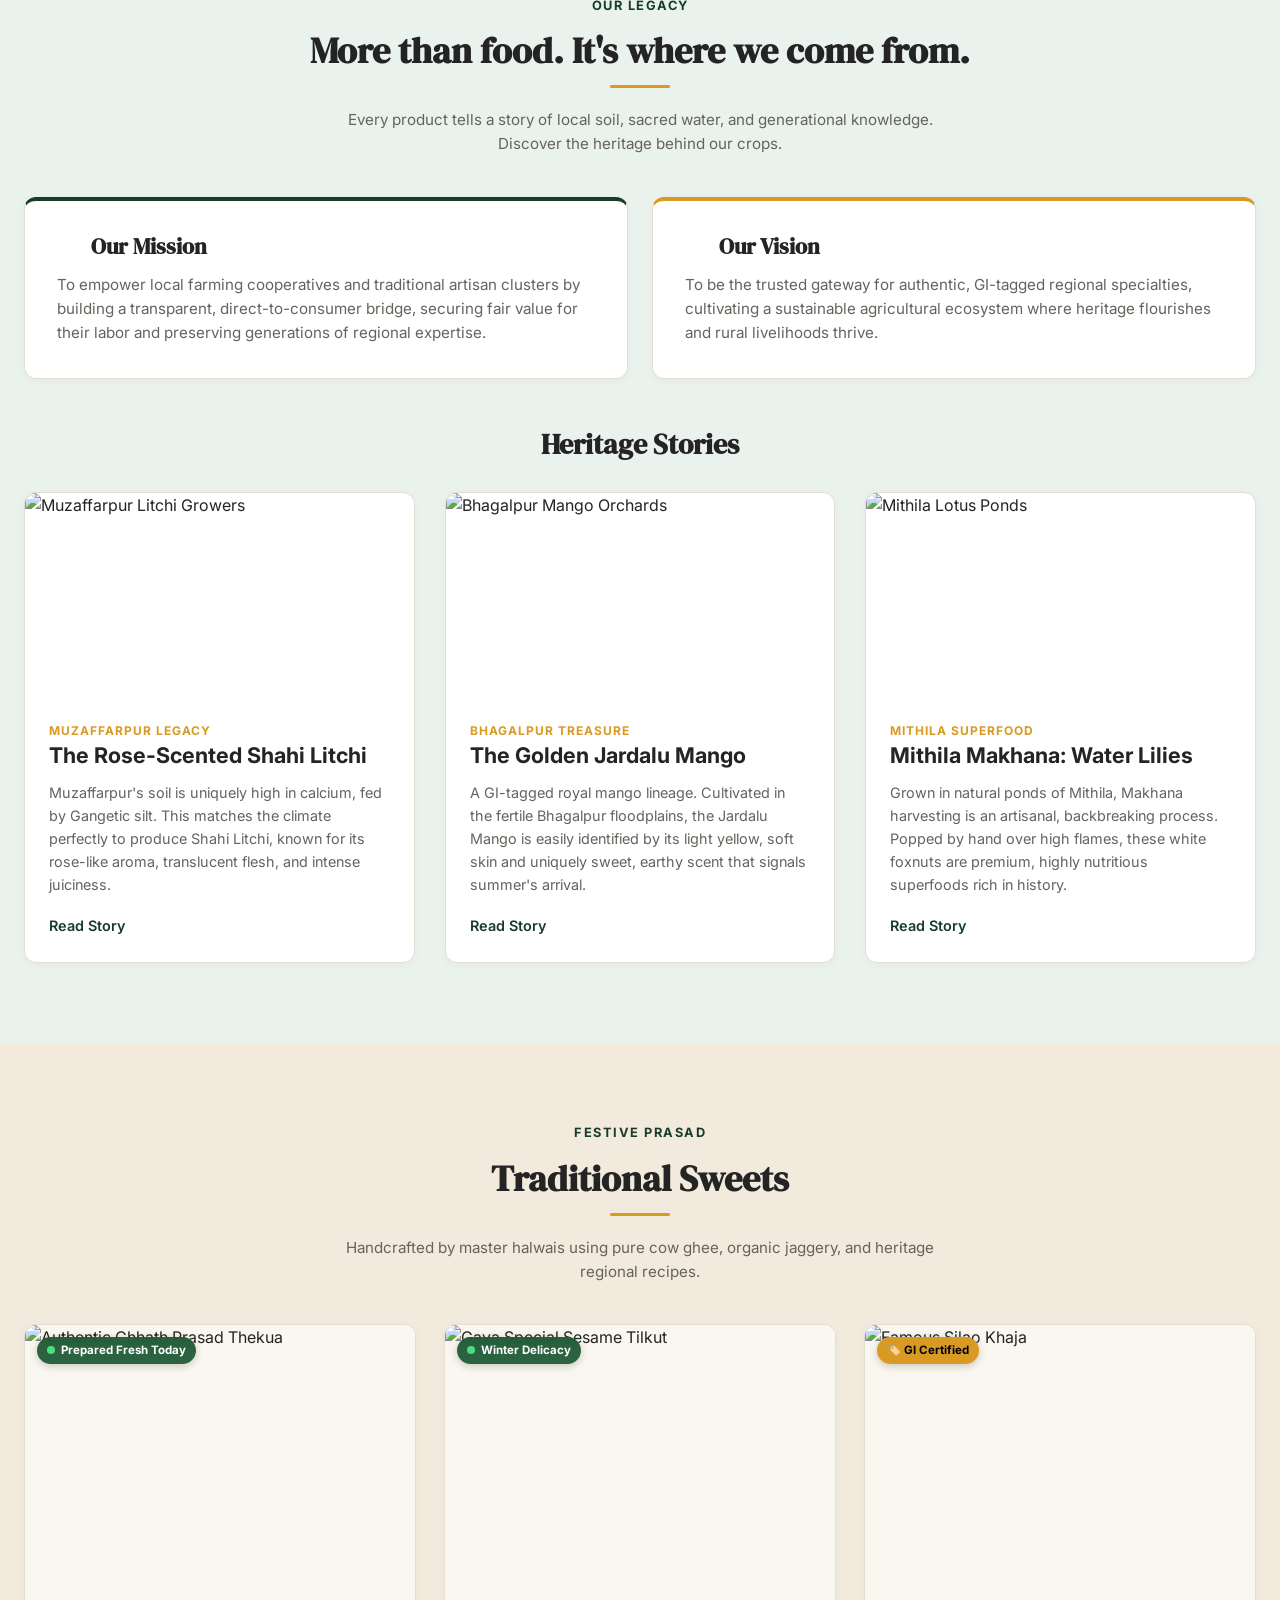
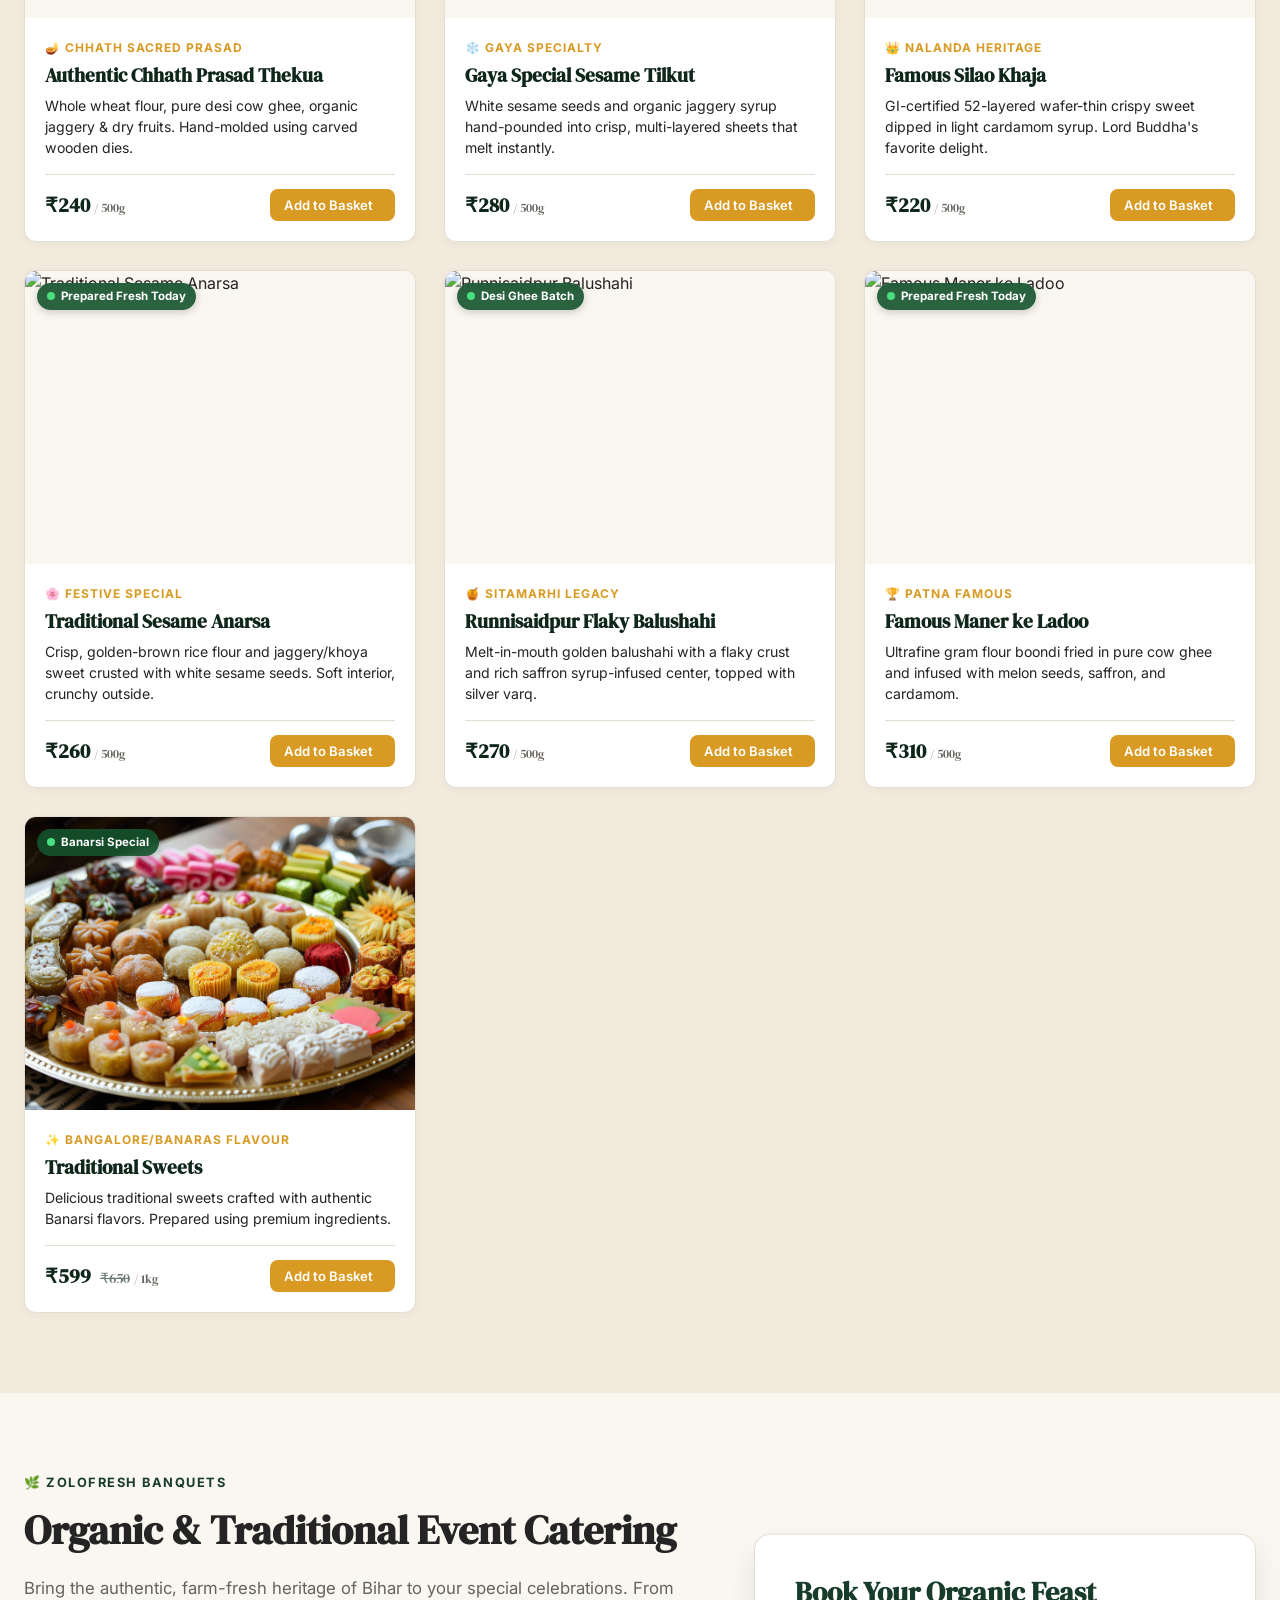
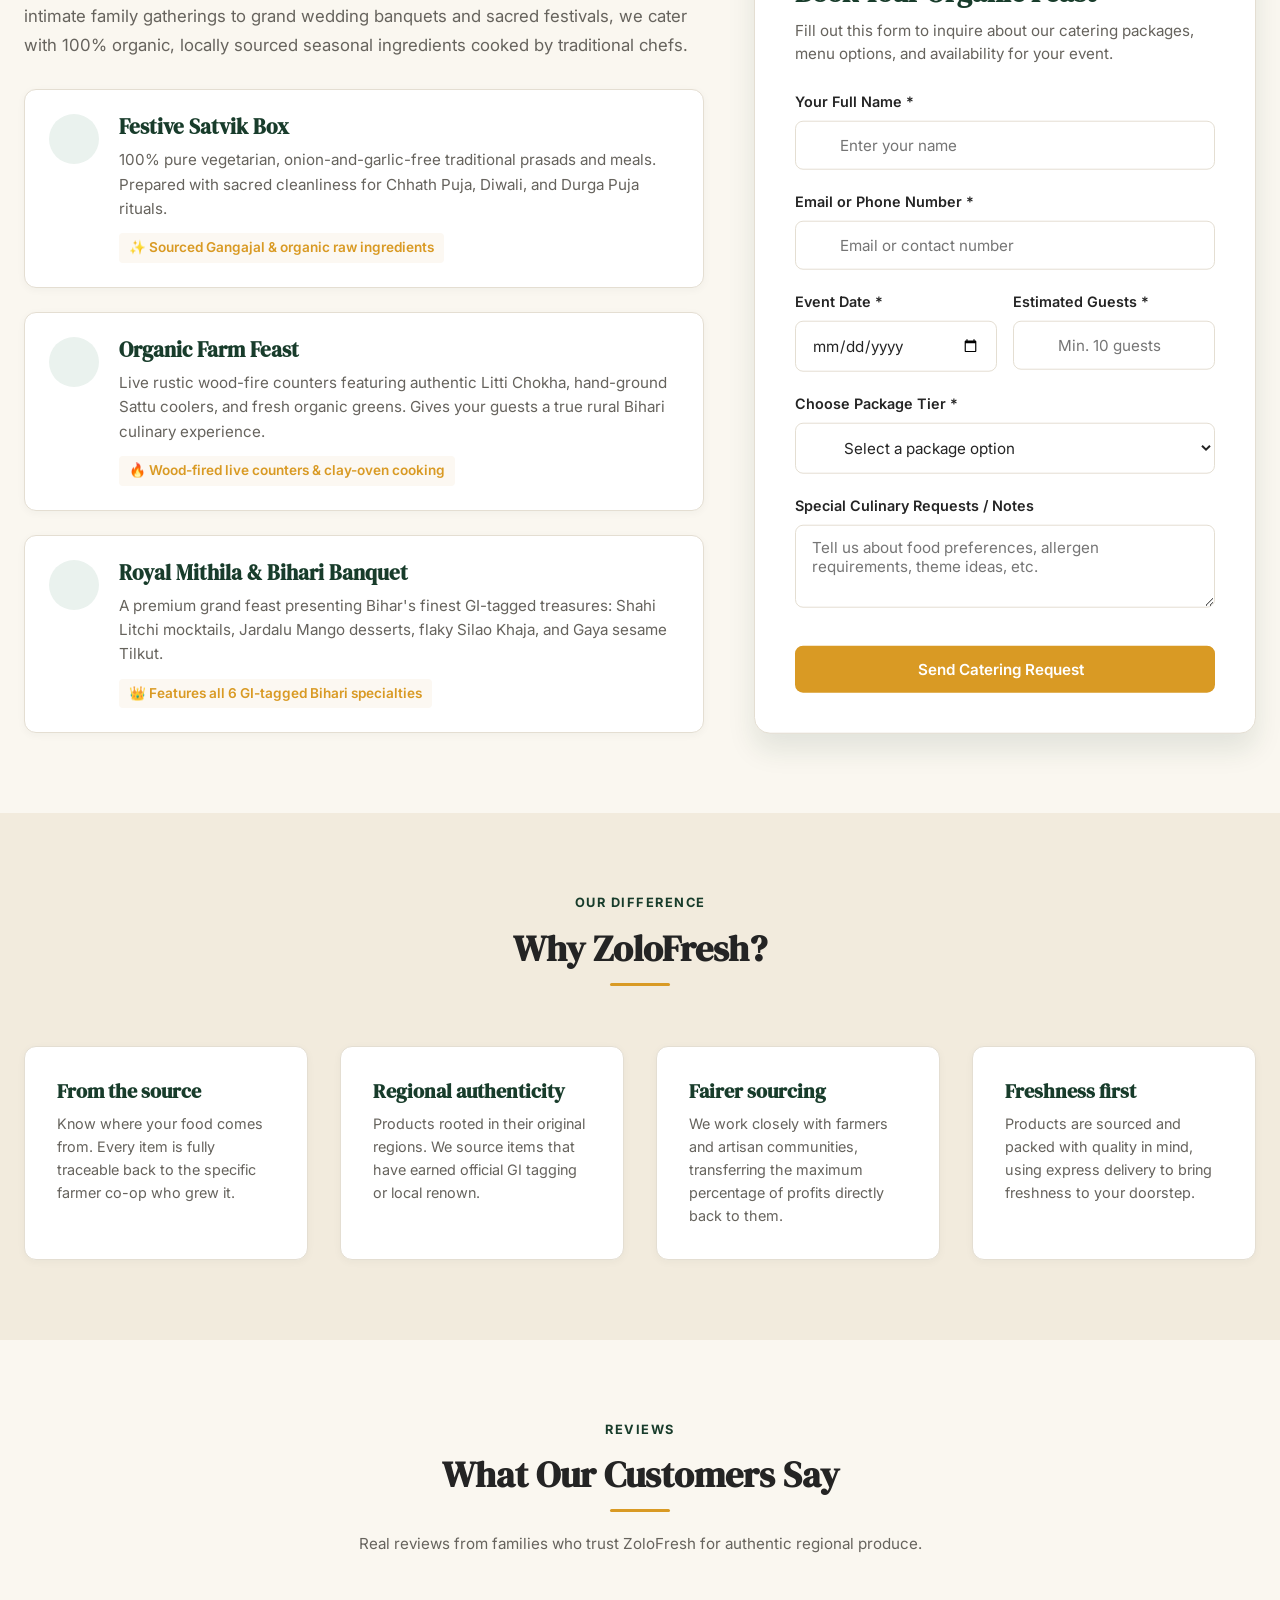
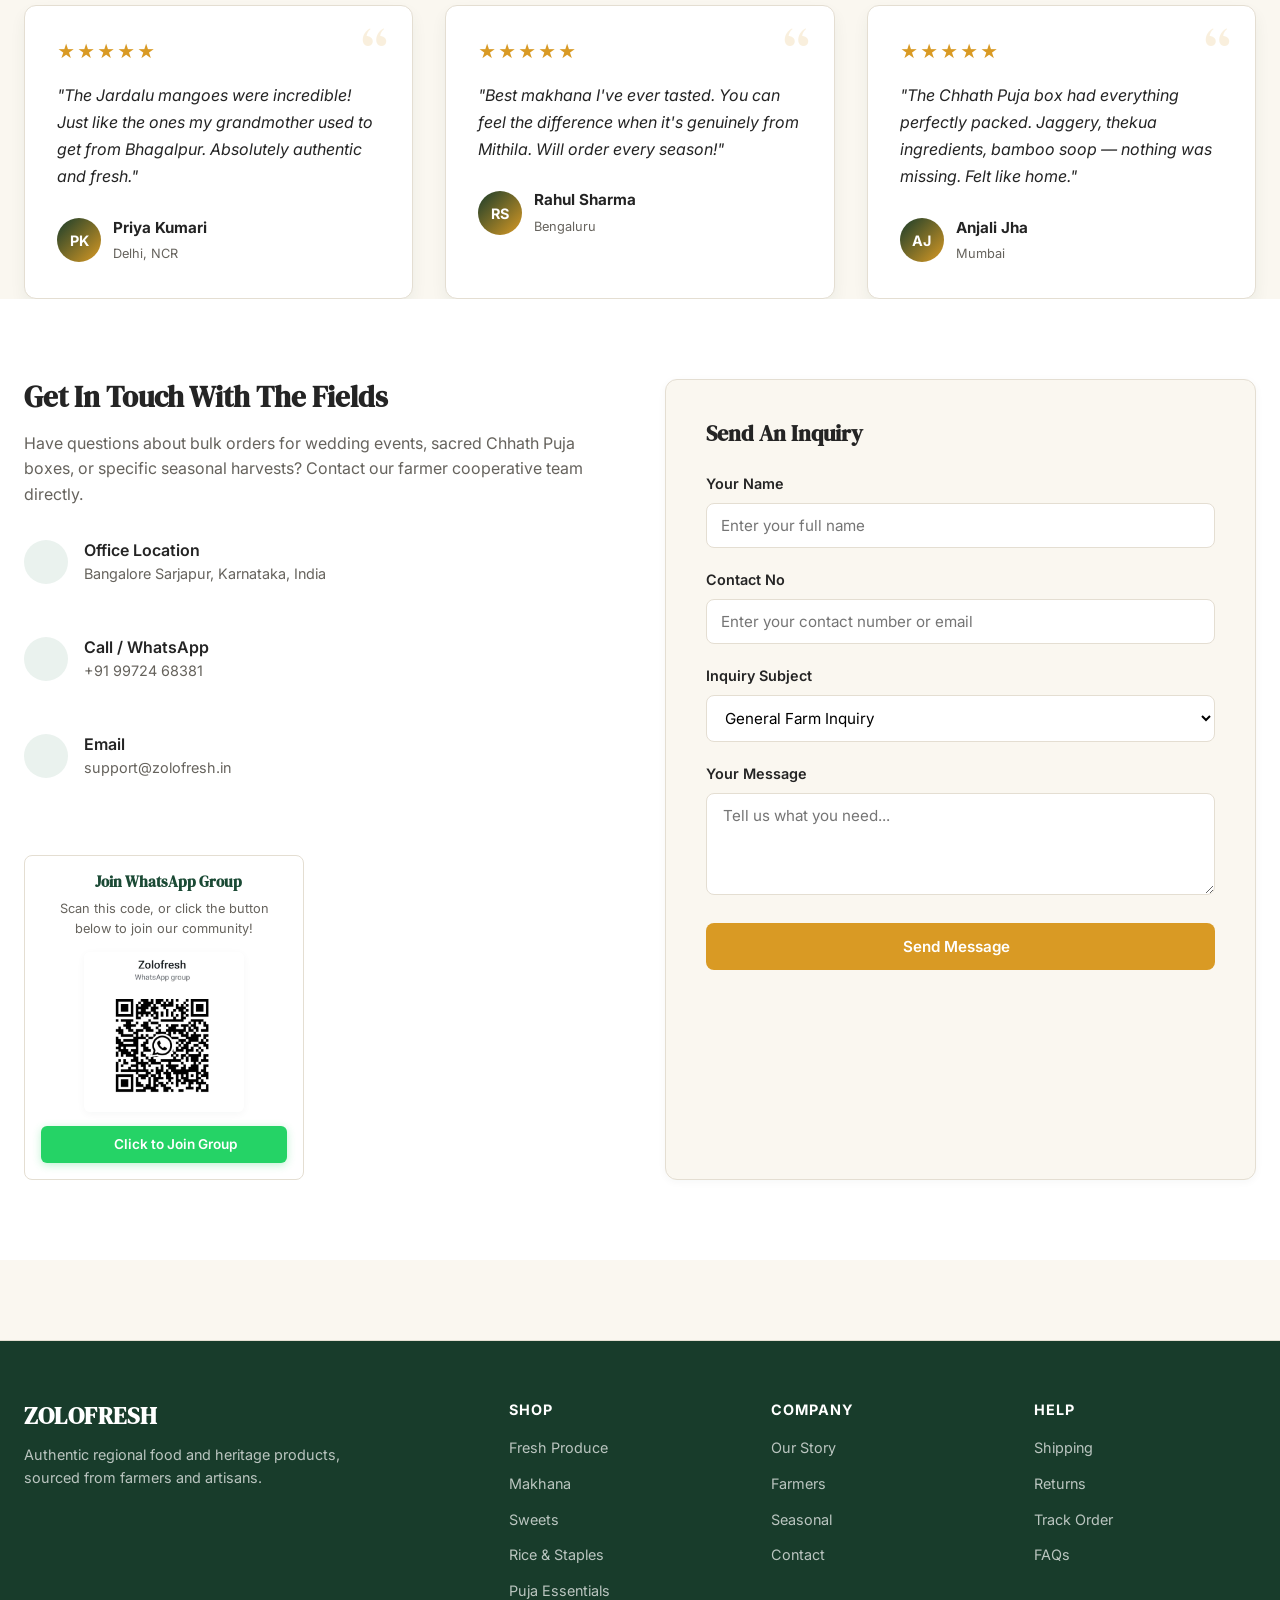
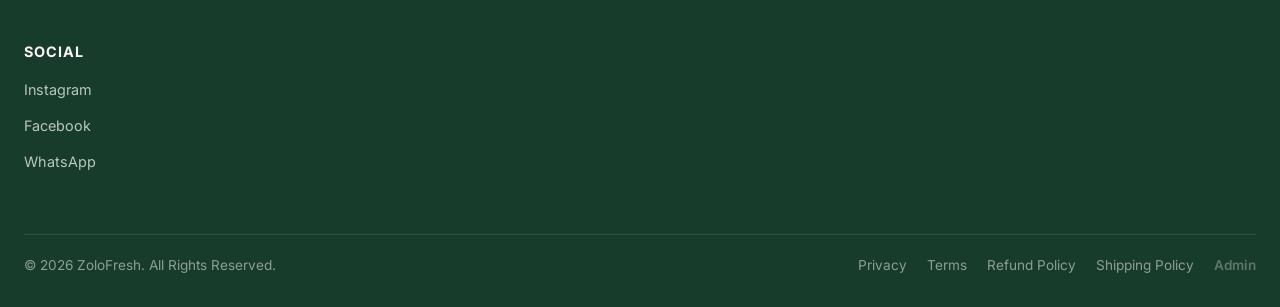
==== commit c91518b8: "style: remove farmers section and add mission & vision to heritage section" ====
--- a/index.html
+++ b/index.html
@@ -72,7 +72,6 @@
       <ul class="nav-links">
         <li><a href="#shop" class="active" id="nav-shop">Shop</a></li>
         <li><a href="#heritage" id="nav-heritage">Our Story</a></li>
-        <li><a href="#artisans" id="nav-artisans">Farmers</a></li>
         <li><a href="#seasonal-calendar" id="nav-calendar">Seasonal</a></li>
         <li><a href="#catering" id="nav-catering">Catering</a></li>
       </ul>
@@ -414,6 +413,28 @@
           <span class="sub-tagline" style="color: var(--color-primary); font-weight: 700; text-transform: uppercase; letter-spacing: 1.5px; font-size: 0.8rem;">Our Legacy</span>
           <h2 style="font-family: var(--font-serif); font-size: 2.25rem; color: var(--color-text-dark); margin-top: 8px;">More than food. It's where we come from.</h2>
           <p style="font-size: 0.95rem; color: var(--color-text-muted); max-width: 600px; margin: 8px auto 0 auto; line-height: 1.6;">Every product tells a story of local soil, sacred water, and generational knowledge. Discover the heritage behind our crops.</p>
+        </div>
+
+        <!-- Mission & Vision block -->
+        <div style="display: grid; grid-template-columns: repeat(auto-fit, minmax(320px, 1fr)); gap: 24px; margin-bottom: 48px;">
+          <div style="background: var(--color-bg-card); padding: 32px; border-radius: var(--border-radius-md); border: 1px solid var(--color-border); box-shadow: var(--shadow-sm); display: flex; flex-direction: column; gap: 12px; border-top: 4px solid var(--color-primary);">
+            <div style="display: flex; align-items: center; gap: 10px; color: var(--color-primary);">
+              <i data-lucide="target" style="width: 24px; height: 24px;"></i>
+              <h3 style="font-family: var(--font-serif); font-size: 1.4rem; margin: 0; font-weight: 700;">Our Mission</h3>
+            </div>
+            <p style="font-size: 0.95rem; color: var(--color-text-muted); line-height: 1.6; margin: 0;">To empower local farming cooperatives and traditional artisan clusters by building a transparent, direct-to-consumer bridge, securing fair value for their labor and preserving generations of regional expertise.</p>
+          </div>
+          <div style="background: var(--color-bg-card); padding: 32px; border-radius: var(--border-radius-md); border: 1px solid var(--color-border); box-shadow: var(--shadow-sm); display: flex; flex-direction: column; gap: 12px; border-top: 4px solid var(--color-accent);">
+            <div style="display: flex; align-items: center; gap: 10px; color: var(--color-accent);">
+              <i data-lucide="eye" style="width: 24px; height: 24px;"></i>
+              <h3 style="font-family: var(--font-serif); font-size: 1.4rem; margin: 0; font-weight: 700;">Our Vision</h3>
+            </div>
+            <p style="font-size: 0.95rem; color: var(--color-text-muted); line-height: 1.6; margin: 0;">To be the trusted gateway for authentic, GI-tagged regional specialties, cultivating a sustainable agricultural ecosystem where heritage flourishes and rural livelihoods thrive.</p>
+          </div>
+        </div>
+
+        <div class="section-header center-header" style="text-align: center; margin-bottom: 30px; margin-top: 20px;">
+          <h3 style="font-family: var(--font-serif); font-size: 1.75rem; color: var(--color-text-dark); margin: 0;">Heritage Stories</h3>
         </div>
 
         <div class="heritage-grid">
@@ -749,37 +770,7 @@
       </div>
     </section>
 
-    <!-- --- Farmer Story Section --- -->
-    <section class="farmer-story-section section-padding" id="artisans" style="background: var(--color-bg); padding: 80px 0;">
-      <div class="container">
-        <div class="section-header" style="text-align: center; margin-bottom: 48px;">
-          <span class="sub-tagline" style="color: var(--color-primary); font-weight: 700; text-transform: uppercase; letter-spacing: 1.5px; font-size: 0.8rem;">Meet the people behind your food</span>
-          <h2 style="font-family: var(--font-serif); font-size: 2.25rem; color: var(--color-text-dark); margin-top: 8px;">A Legacy in Every Harvest</h2>
-        </div>
-        
-        <div style="display: grid; grid-template-columns: repeat(auto-fit, minmax(320px, 1fr)); gap: 48px; align-items: center;">
-          <div style="position: relative; border-radius: var(--border-radius-md); overflow: hidden; height: 380px; box-shadow: var(--shadow-md); border: 1px solid var(--color-border);">
-            <img src="assets/shahi_litchi.jpg" alt="Ramdhari Singh in Muzaffarpur Litchi Orchard" style="width: 100%; height: 100%; object-fit: cover;" />
-            <div style="position: absolute; bottom: 20px; left: 20px; background: rgba(24, 60, 43, 0.9); color: white; padding: 8px 16px; border-radius: 4px; font-size: 0.8rem; font-weight: 600; letter-spacing: 0.5px;">
-              Muzaffarpur, Bihar
-            </div>
-          </div>
-          <div style="display: flex; flex-direction: column; gap: 16px;">
-            <span style="font-weight: 700; text-transform: uppercase; color: var(--color-accent); font-size: 0.85rem; letter-spacing: 1px;">Featured Farmer Profile</span>
-            <h3 style="font-family: var(--font-serif); font-size: 2rem; color: var(--color-primary); margin: 0; line-height: 1.2;">Ramdhari Singh</h3>
-            <div style="font-size: 0.95rem; font-weight: 600; color: var(--color-text-dark); font-style: italic; margin-top: -4px;">3rd-Generation Litchi Grower</div>
-            <p style="font-size: 1rem; color: var(--color-text-muted); line-height: 1.6; margin: 0;">
-              "Our family has grown litchis in Muzaffarpur for generations. The calcium-rich silt of the Gangetic plain gives our Shahi Litchis their distinct sweetness and rose fragrance. By partnering with ZoloFresh, we deliver these delicate fruits fresh to metropolitan homes within hours of picking, bypassing long wholesale routes."
-            </p>
-            <div style="margin-top: 8px;">
-              <a href="#shop" class="btn" style="background: var(--color-primary); color: white; border-radius: var(--border-radius-sm); border: none; padding: 12px 24px; font-size: 0.9rem; font-weight: 600; text-decoration: none; display: inline-flex; align-items: center; gap: 8px;">
-                Support Our Farmers →
-              </a>
-            </div>
-          </div>
-        </div>
-      </div>
-    </section>
+
 
     <!-- --- Customer Testimonials Section --- -->
     <section class="testimonials-section section-padding reveal-on-scroll" id="testimonials" style="background: var(--color-bg); padding: 80px 0;">
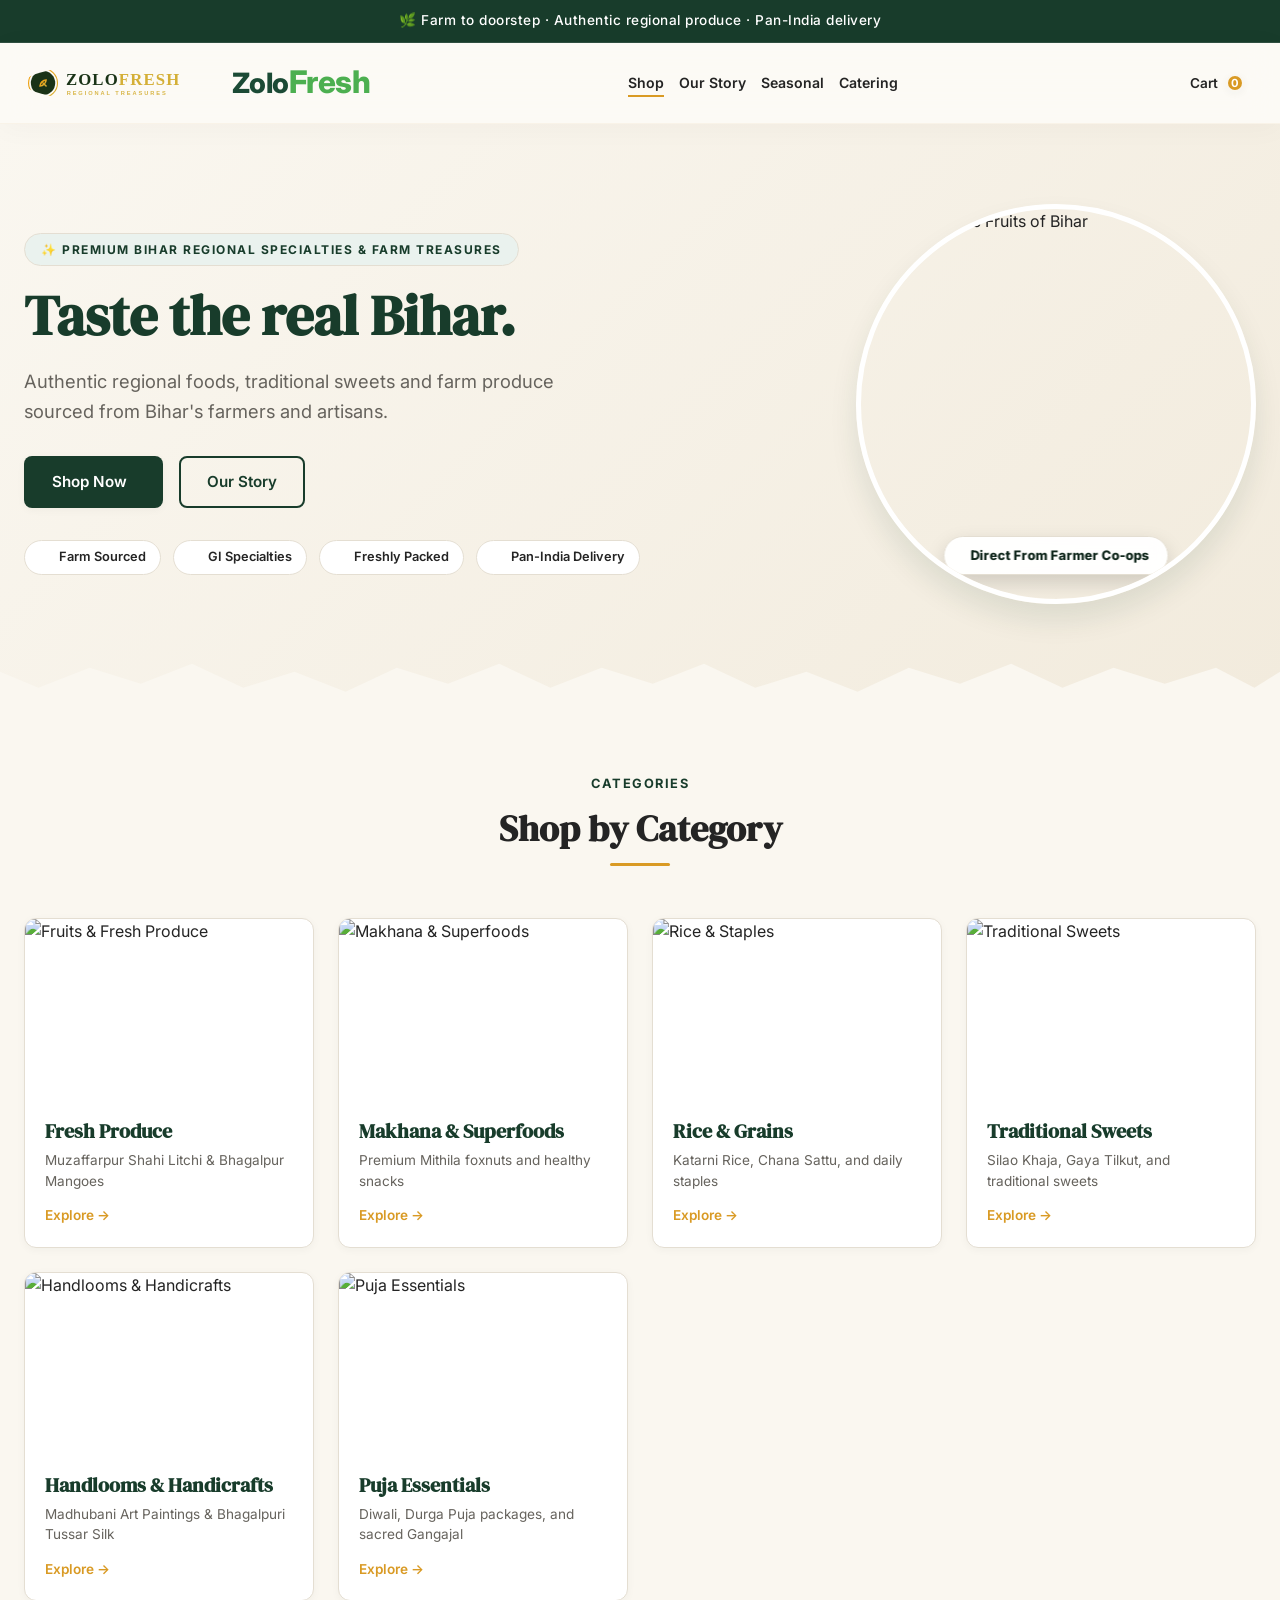
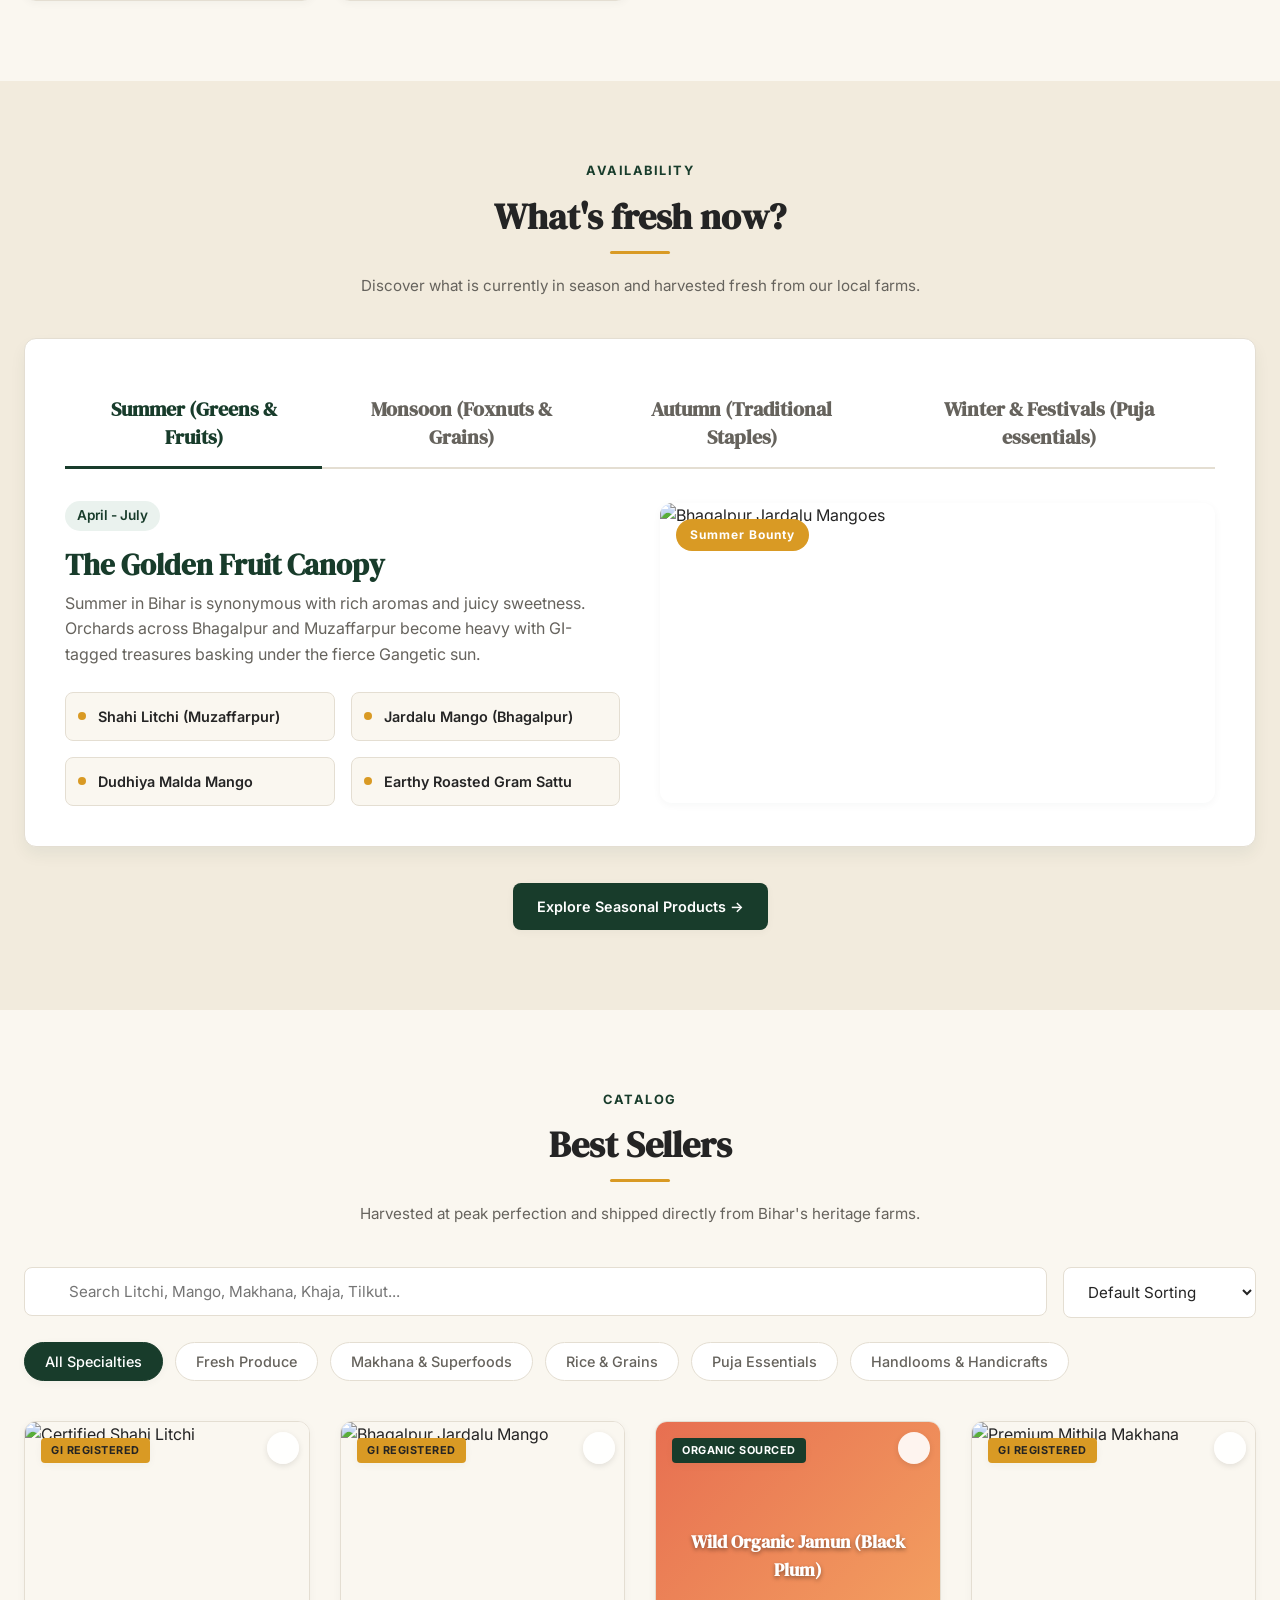
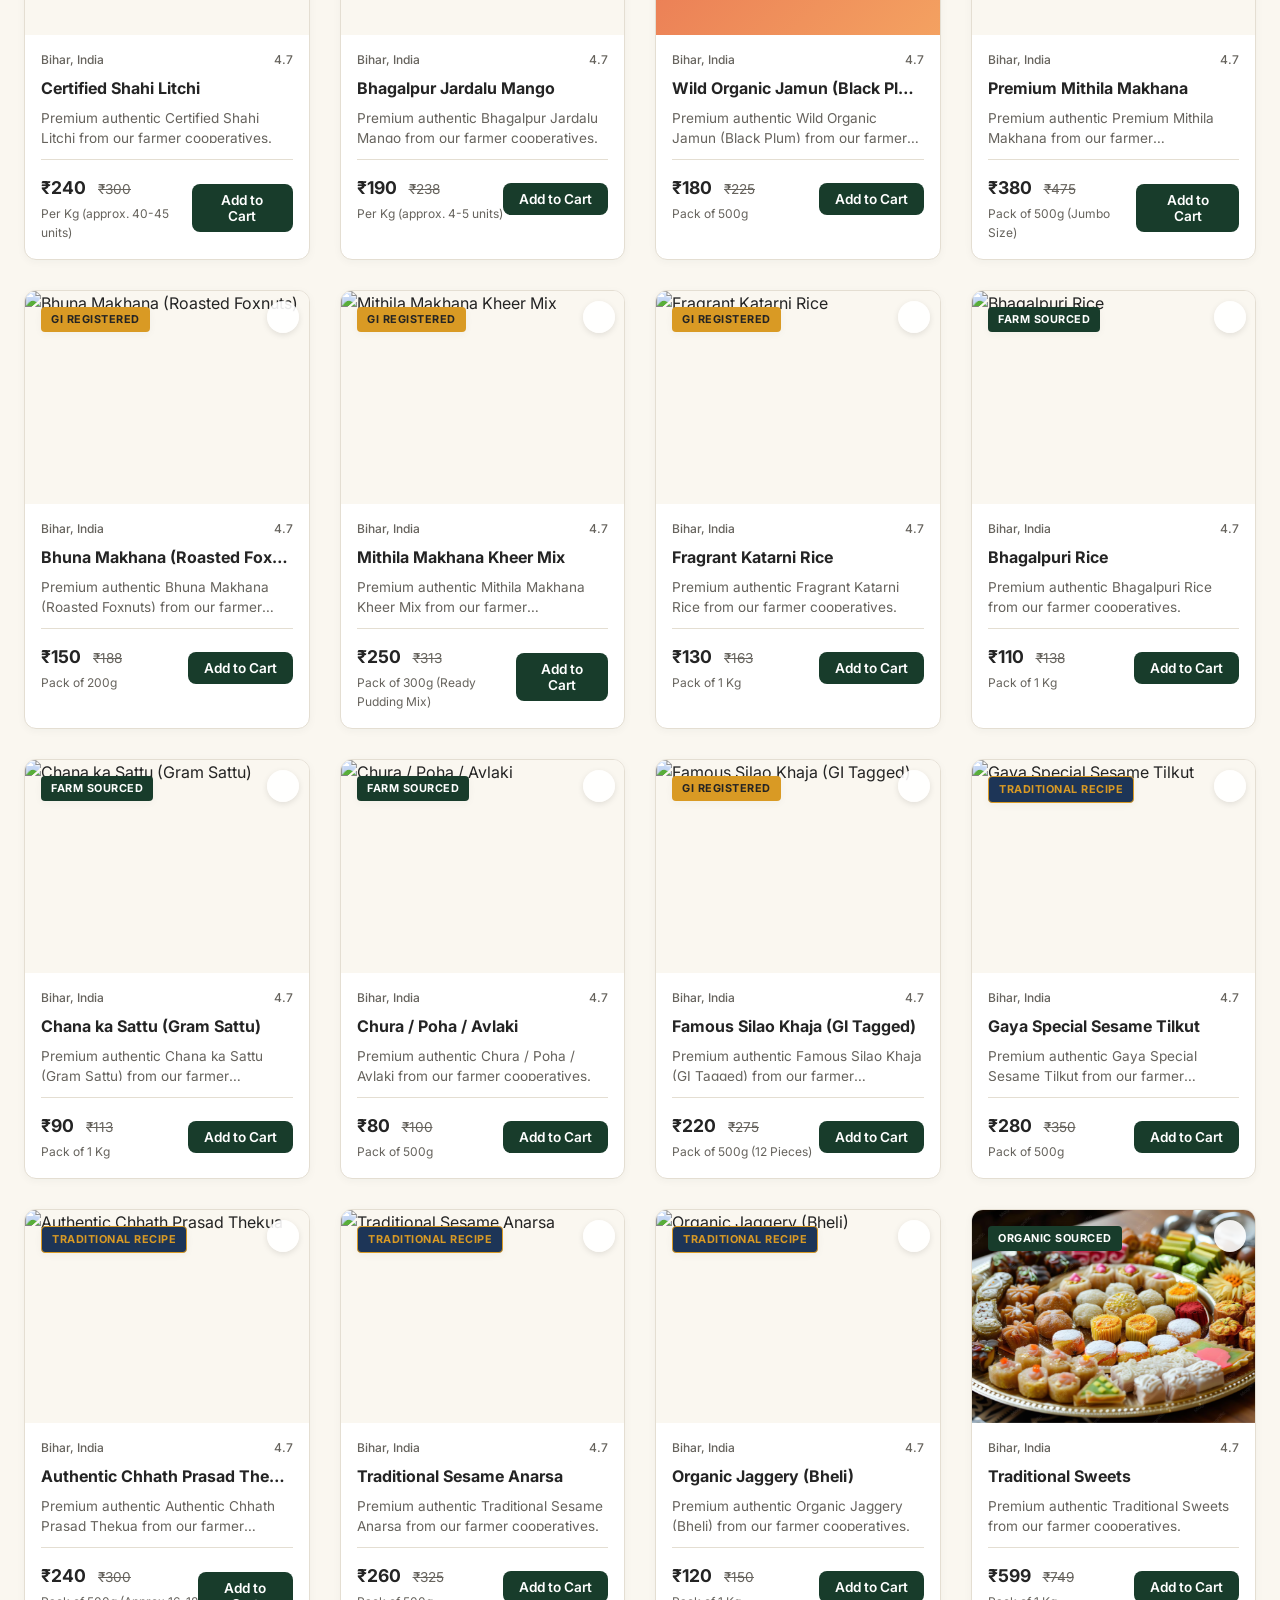
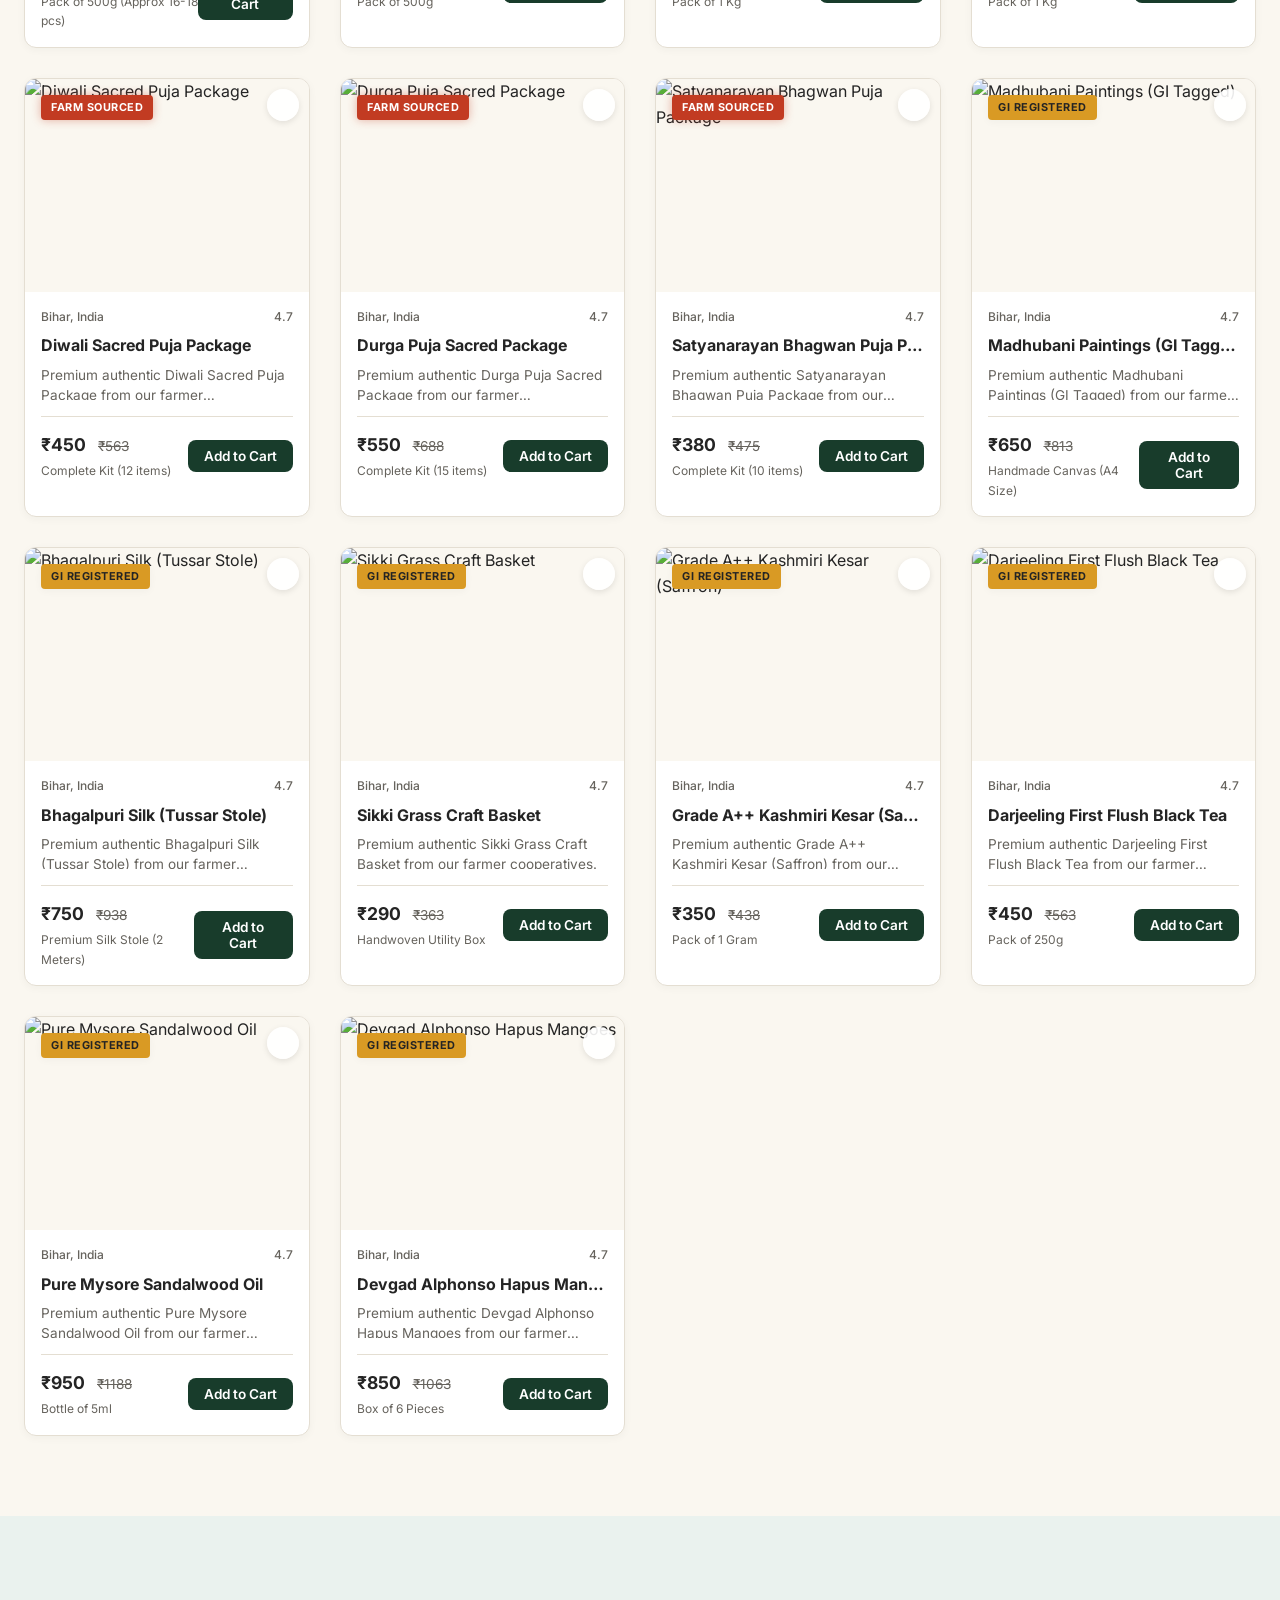
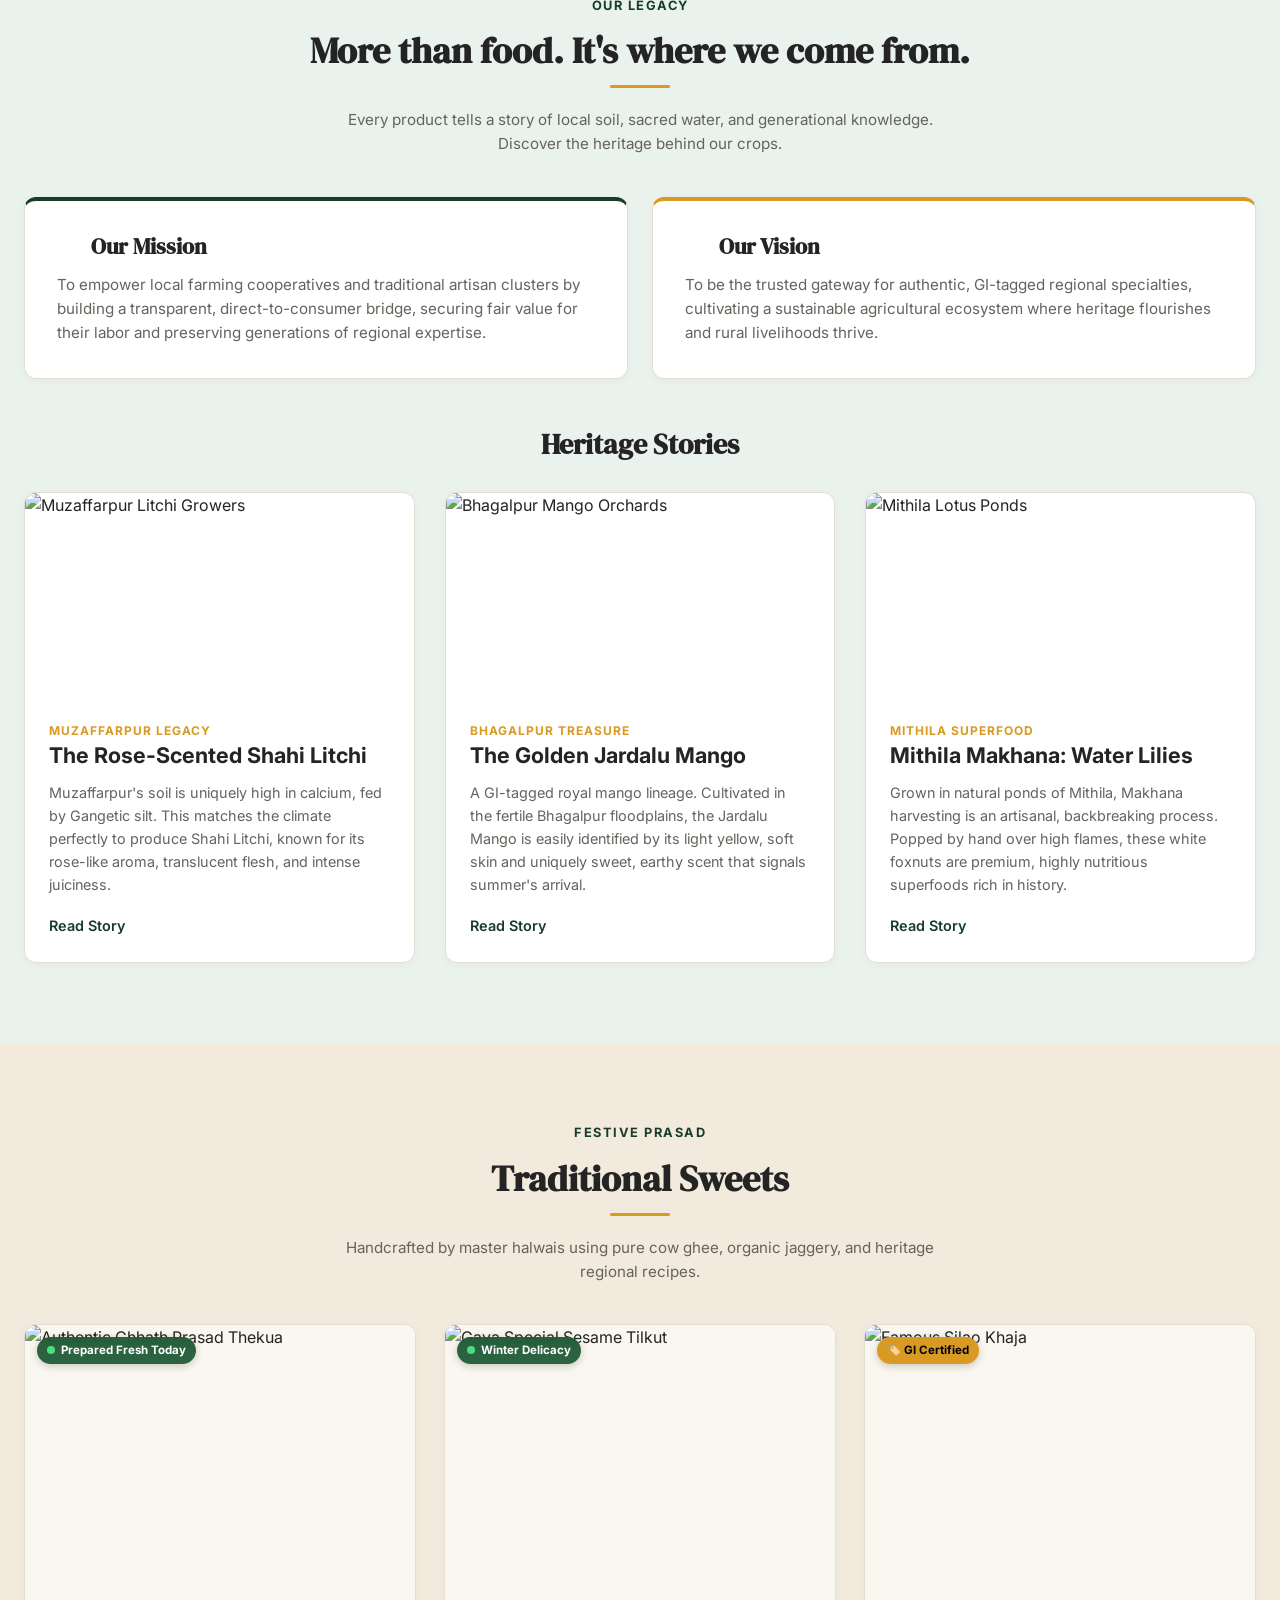
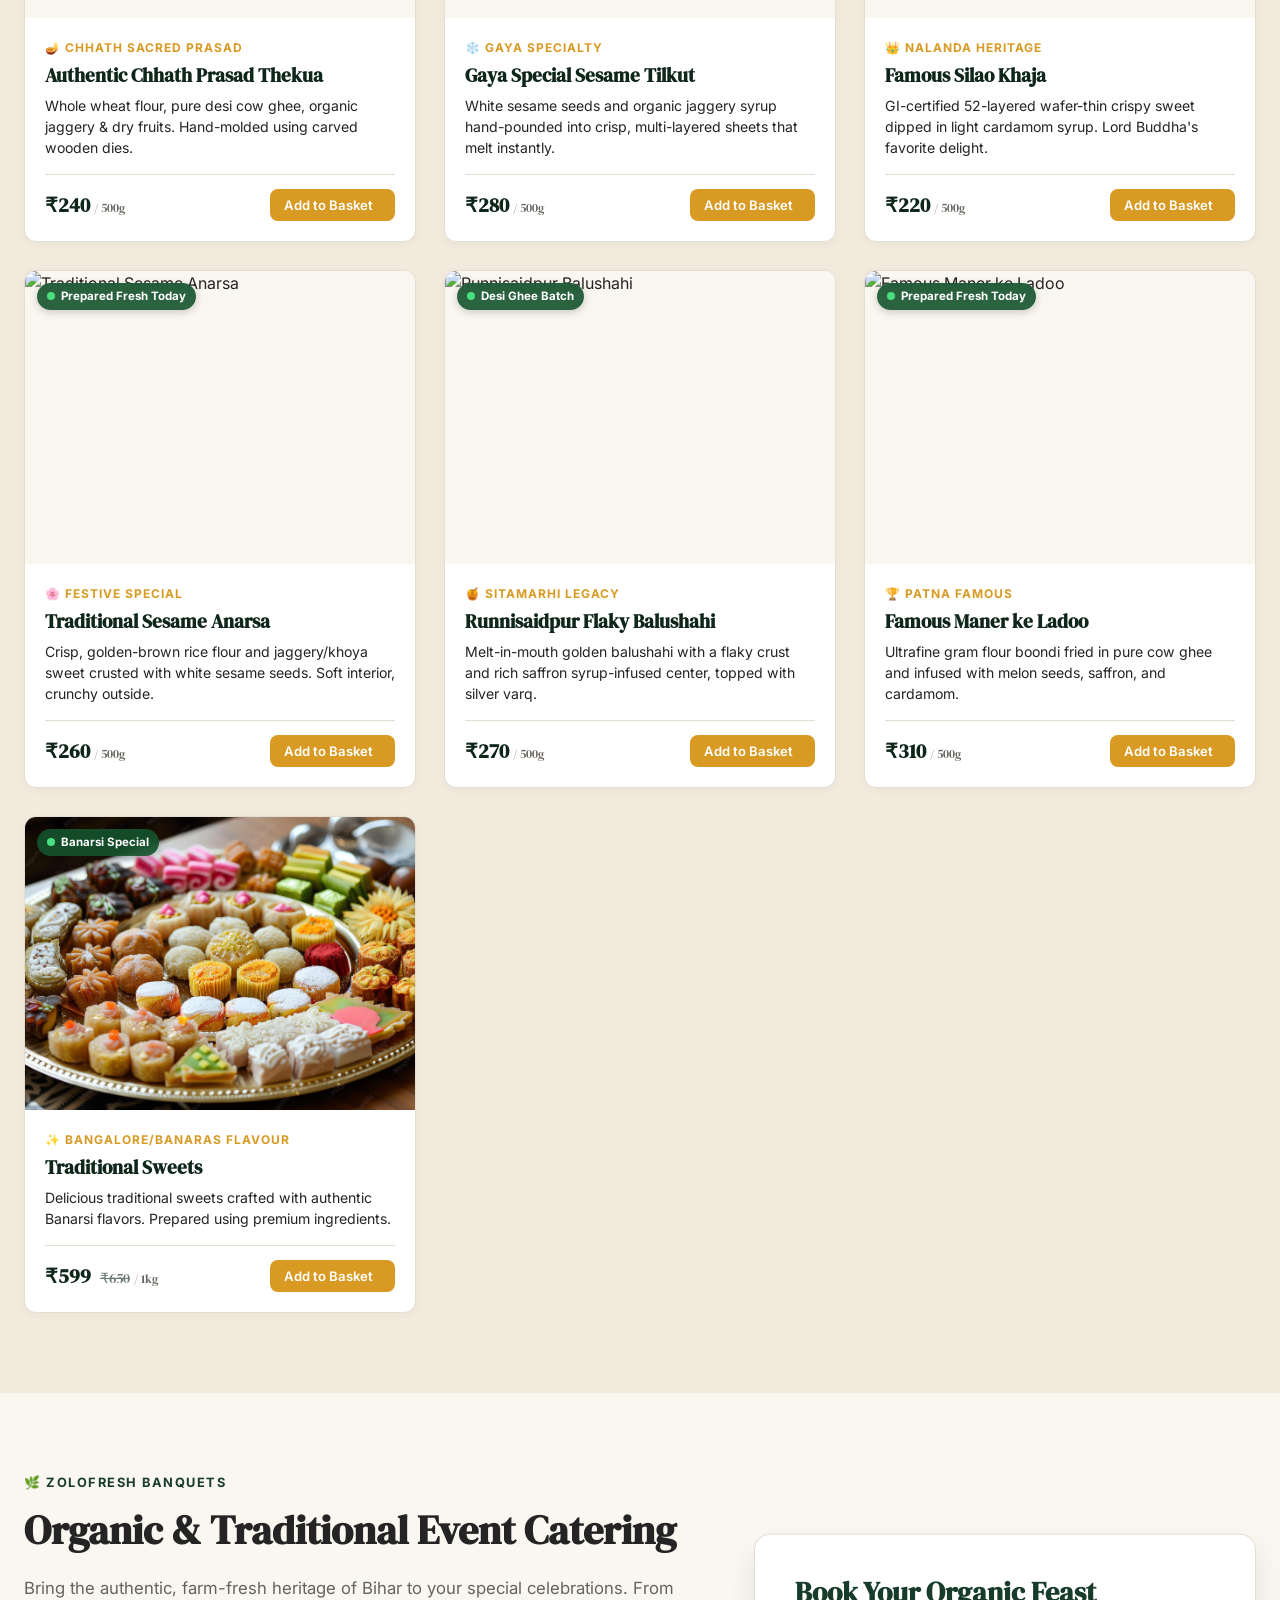
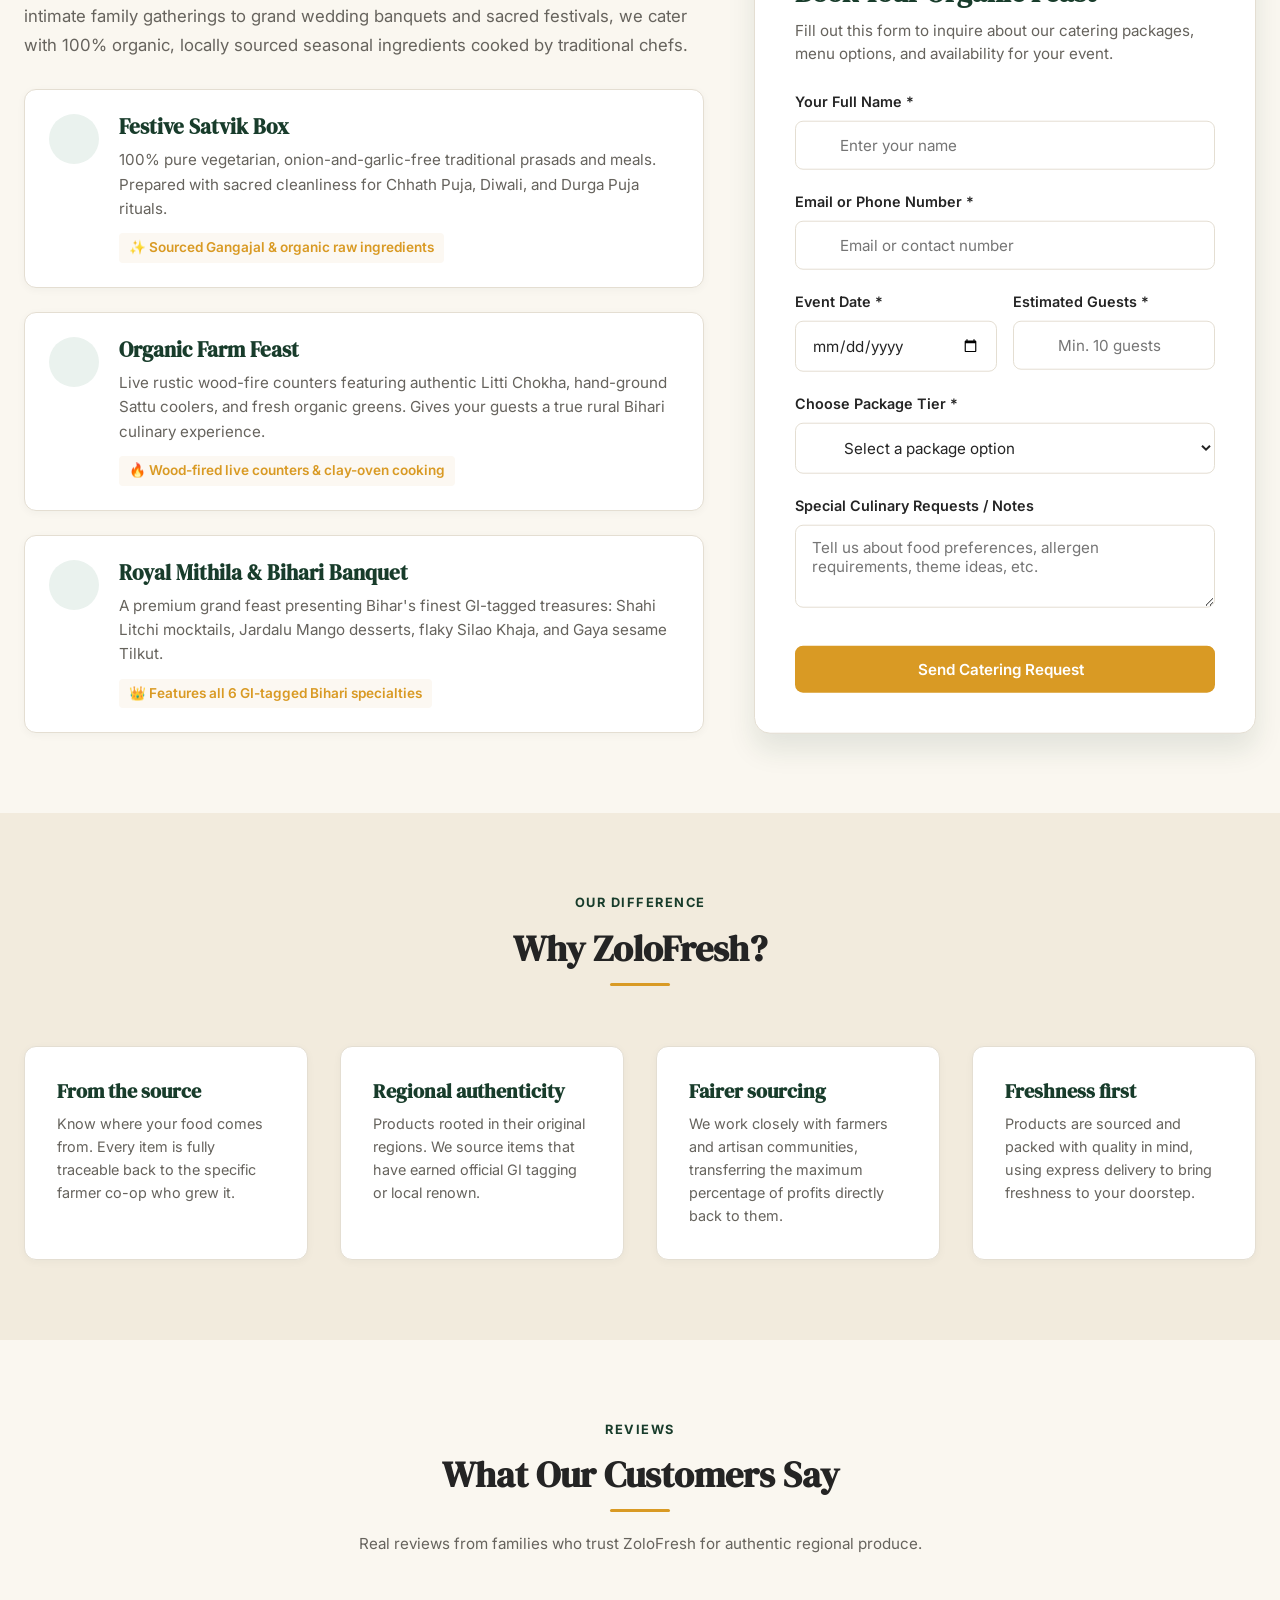
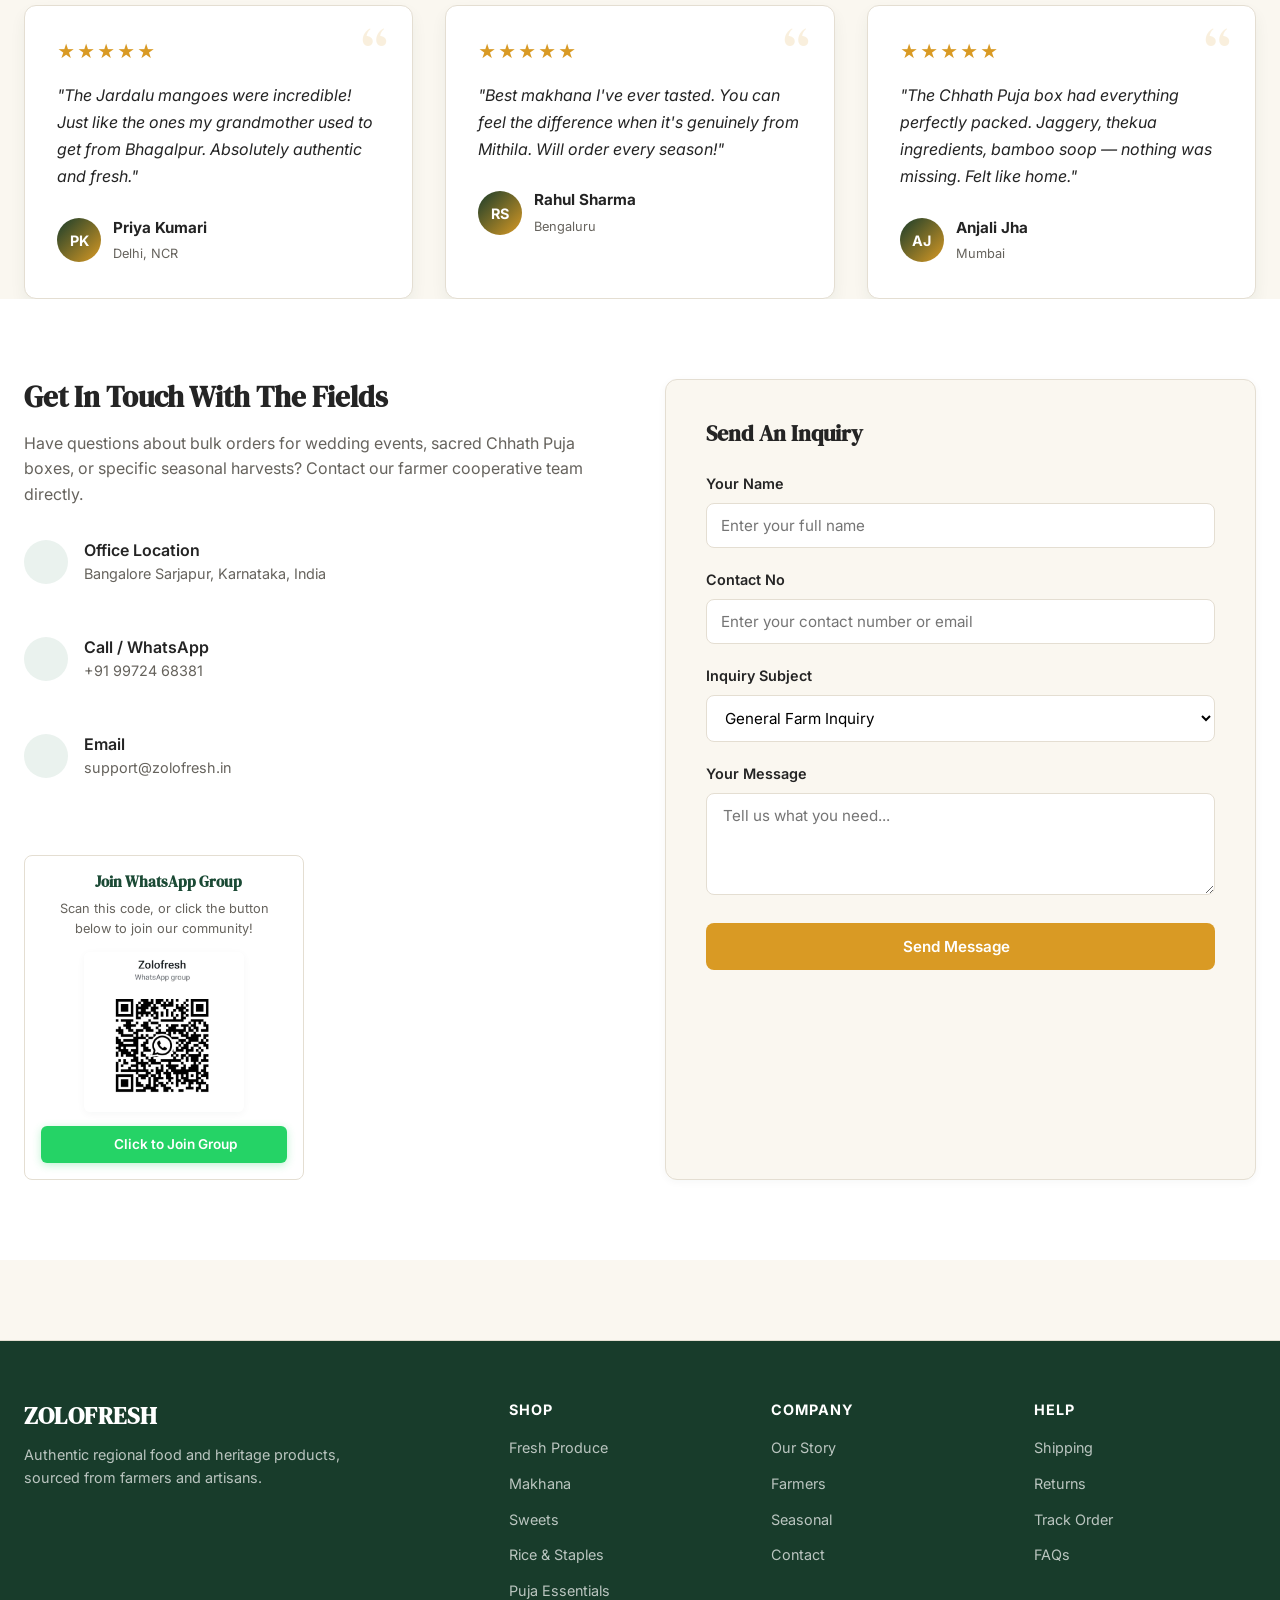
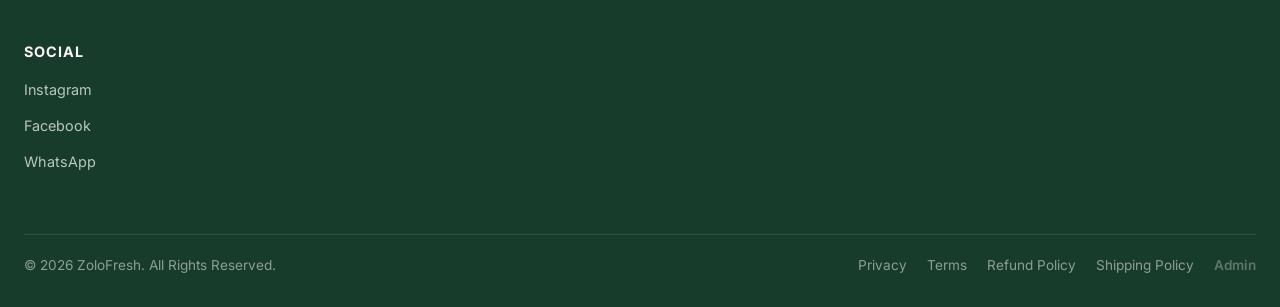
==== commit 848fcc93: "optimize: replace raster logo with vector SVG logo and delete unused media assets" ====
--- a/index.html
+++ b/index.html
@@ -65,7 +65,7 @@
   <header id="header">
     <div class="container nav-container">
       <a href="#" class="logo">
-        <img src="assets/logo.png" alt="ZoloFresh Logo" class="logo-img" />
+        <img src="assets/logo.svg" alt="ZoloFresh Logo" class="logo-img" style="height: 38px; width: auto;" />
         <span class="header-logo-text">Zolo<span>Fresh</span></span>
       </a>
       
